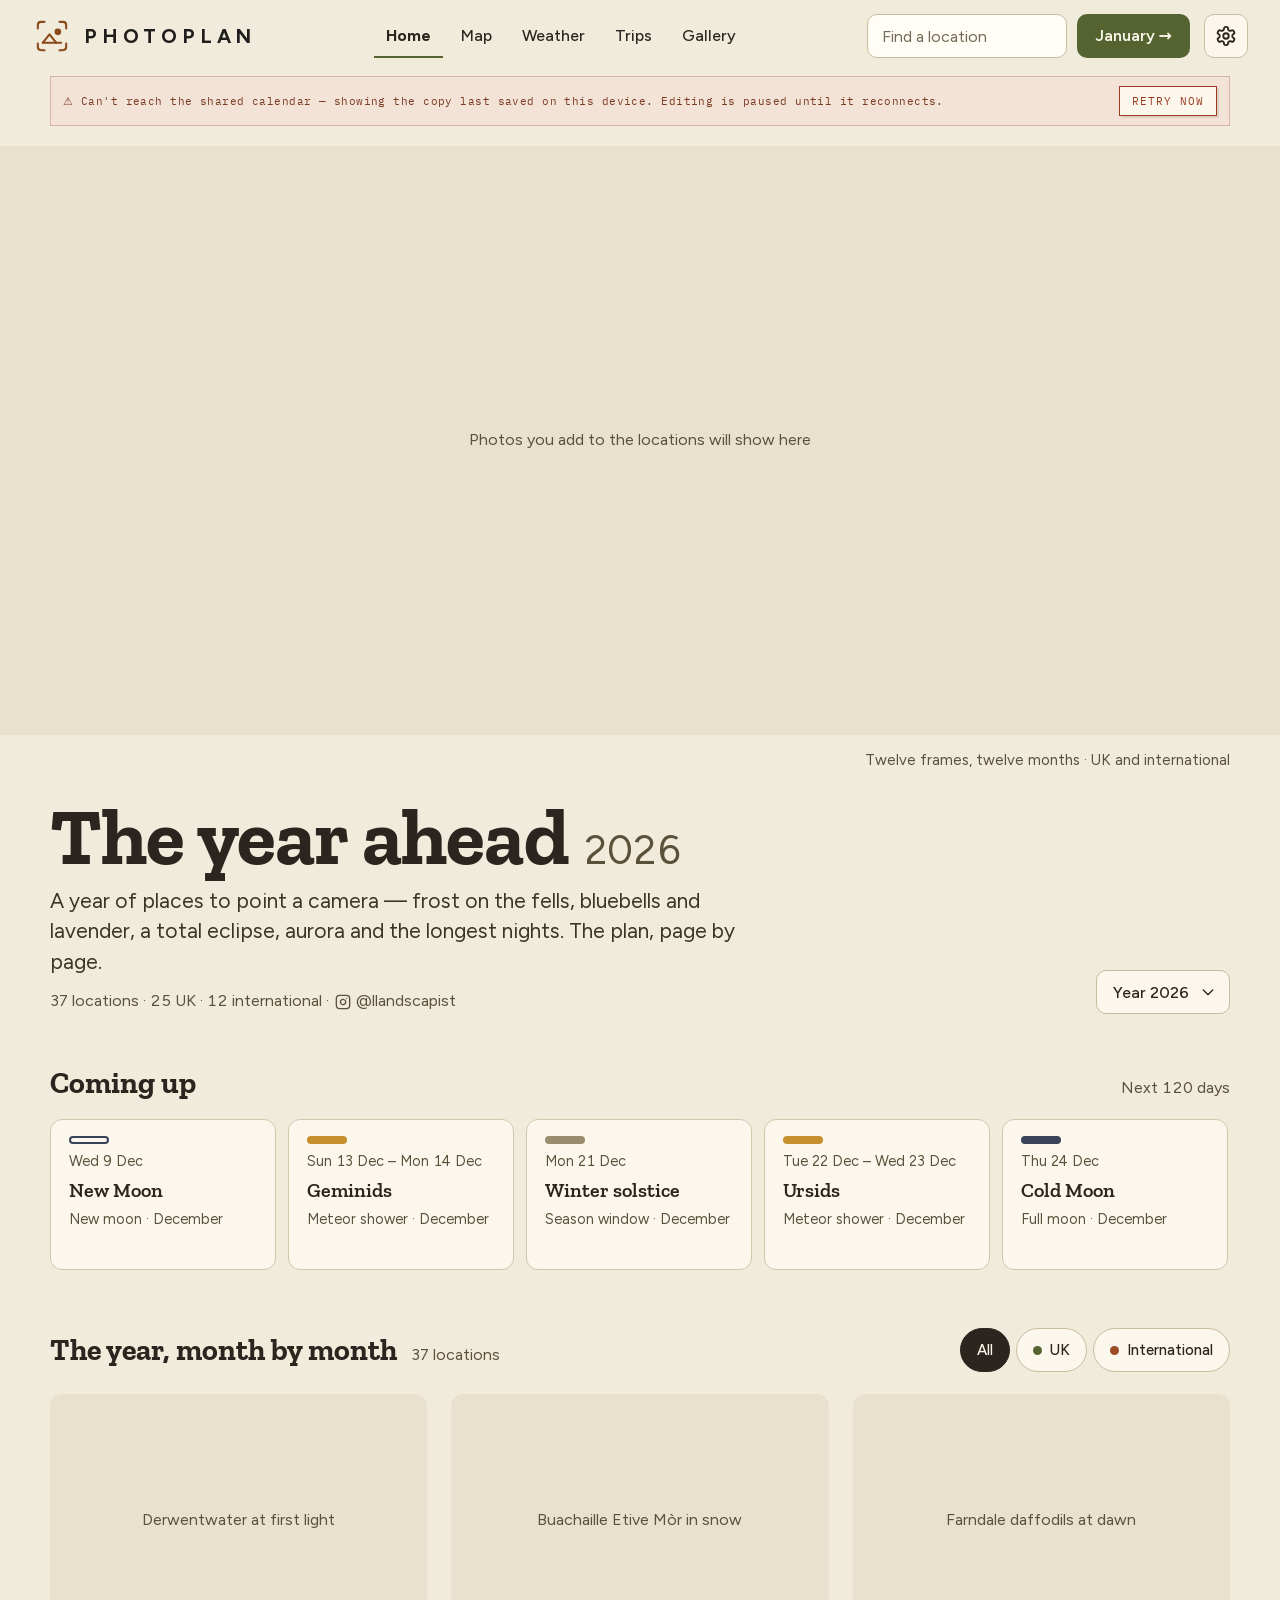
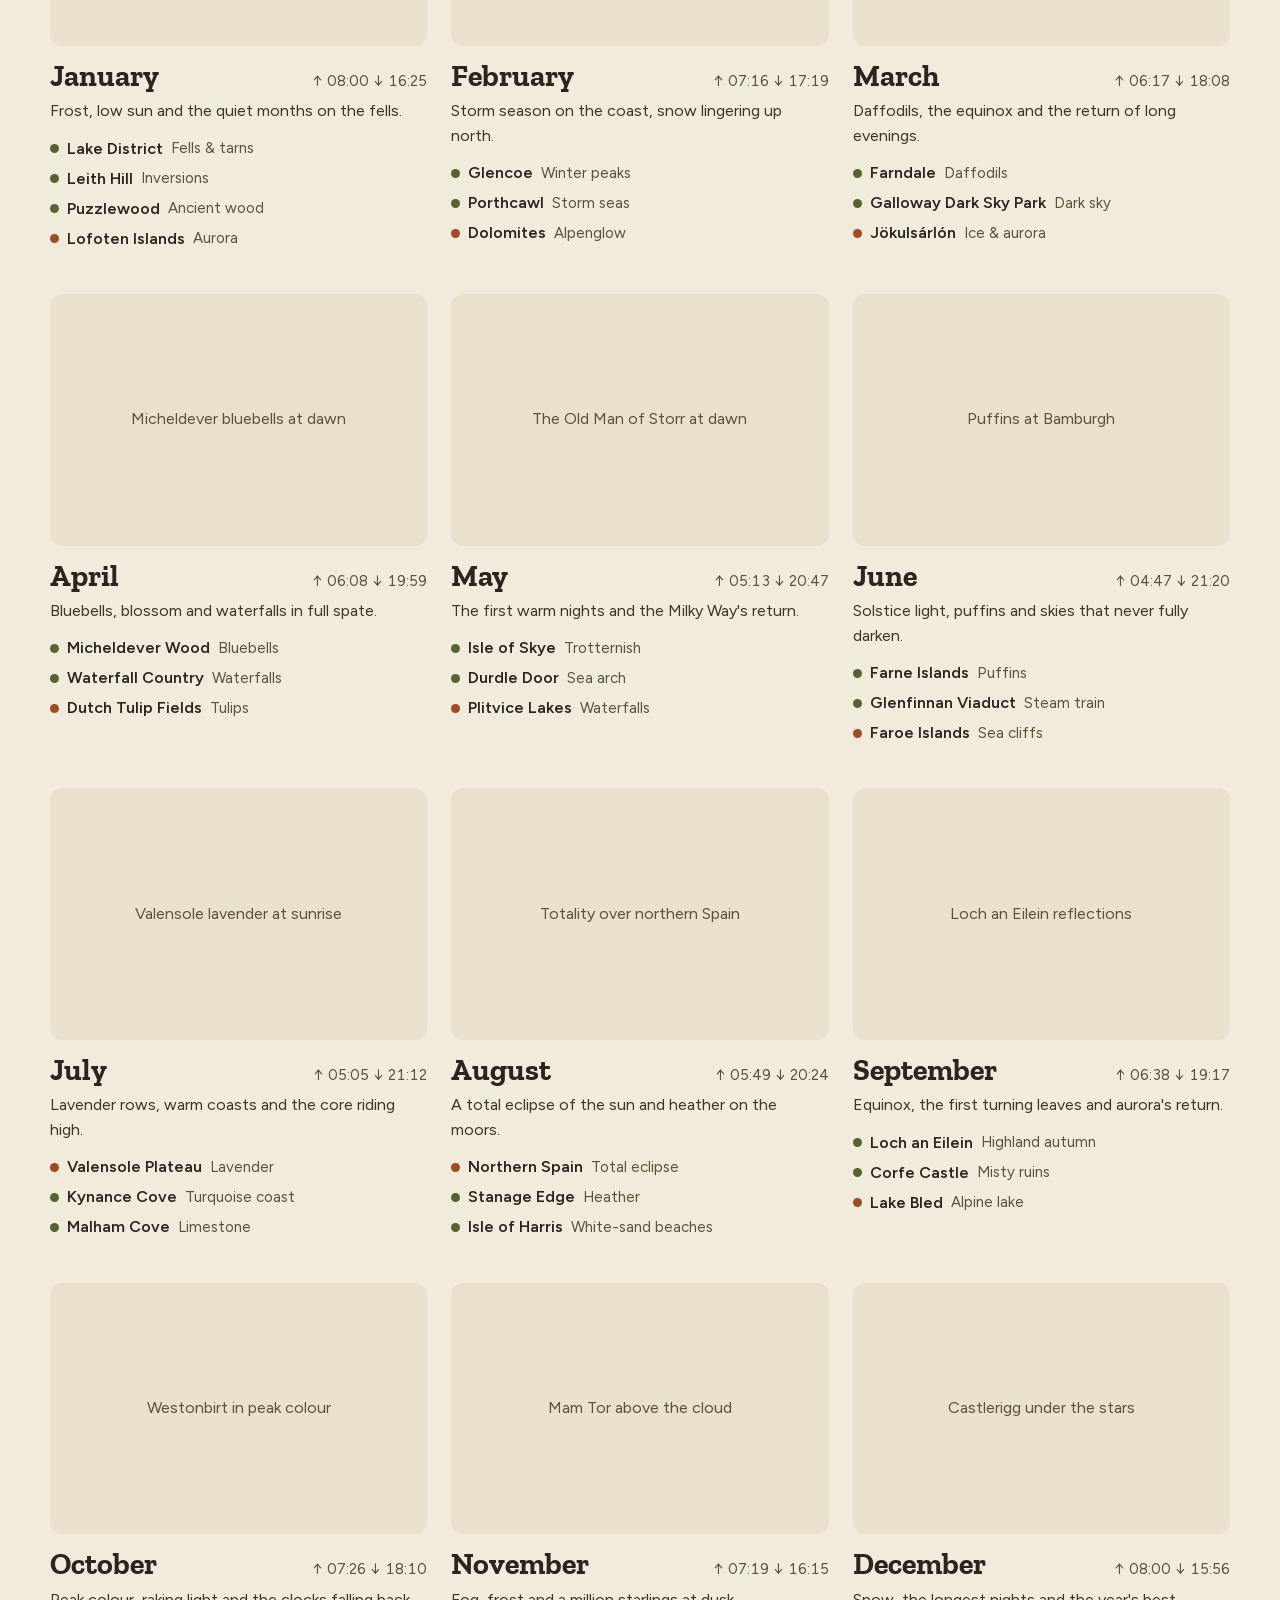
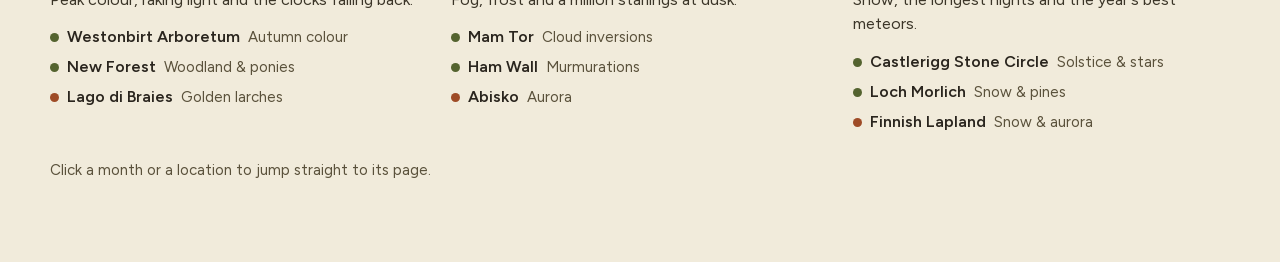
==== next/index.html @ 28fcaf89 "Option D preview: pop-ups and the photo viewer Every pop-up in /next/ is now a cream card with round" ====
<!DOCTYPE html>
<html lang="en">
<head>
  <meta charset="utf-8">
  <meta name="viewport" content="width=device-width, initial-scale=1">
  <!-- PREVIEW BUILD of the option D redesign (photoplan.studio/next/). Not linked from the live site;
       remove this noindex line when this file replaces /index.html. -->
  <meta name="robots" content="noindex">
  <title>Photoplan — Photo Location Calendar</title>
  <link rel="icon" type="image/svg+xml" href="/assets/photoplan-favicon.svg">
  <link rel="icon" type="image/png" sizes="32x32" href="/assets/favicon-32.png">
  <link rel="icon" href="/favicon.ico" sizes="48x48">
  <link rel="apple-touch-icon" href="/apple-touch-icon.png">
  <meta name="theme-color" content="#272e1b">
  <meta name="description" content="Photoplan — a photography planning calendar: the year's locations, light and astro events month by month, with a map of every spot.">
  <link rel="manifest" href="/manifest.webmanifest">
  <meta name="apple-mobile-web-app-title" content="Photoplan">
  <meta property="og:type" content="website">
  <meta property="og:site_name" content="Photoplan">
  <meta property="og:title" content="Photoplan — Photo Location Calendar">
  <meta property="og:description" content="A year of places to point a camera: locations, light and astro events month by month, with a map of every spot.">
  <meta property="og:url" content="https://photoplan.studio/">
  <meta property="og:image" content="https://photoplan.studio/assets/social-card.png">
  <meta property="og:image:width" content="1200">
  <meta property="og:image:height" content="630">
  <meta name="twitter:card" content="summary_large_image">
  <link rel="preconnect" href="https://fonts.googleapis.com">
  <link rel="preconnect" href="https://fonts.gstatic.com" crossorigin>
  <!-- Only the weights actually used: Zilla 600/700, Spectral 400, Plex Mono 400/500/600. -->
  <link href="https://fonts.googleapis.com/css2?family=Zilla+Slab:wght@600;700&family=Spectral:wght@400&family=IBM+Plex+Mono:wght@400;500;600&display=swap" rel="stylesheet">
  <!-- Night mode: apply the saved theme before the first paint (see the tokens in the stylesheet). -->
  <script>try{if(localStorage.getItem('calendar:theme')==='night')document.documentElement.setAttribute('data-theme','night')}catch(e){}</script>
  <!-- React 18.3.1 UMD builds, self-hosted (assets/vendor) so the site has no render-blocking third party. -->
  <script src="/assets/vendor/react.production.min.js"></script>
  <script src="/assets/vendor/react-dom.production.min.js"></script>
  <link rel="preload" href="/assets/fonts/Figtree-Variable.woff2" as="font" type="font/woff2" crossorigin>
  <link rel="preload" href="/assets/fonts/ZillaSlab-700.woff2" as="font" type="font/woff2" crossorigin>
  <style>
    /* tokens:start */
    /* Photoplan theme. Every colour in the app is one of these custom properties.
       The day values are the original design; [data-theme="night"] on <html>
       swaps them (the night switch; remembered per device in calendar:theme).
       The printable sheets always use the day values. This block is the source
       of truth: change a colour here (its day value and its night partner) and
       the whole site follows. `node design/build-reference.js` copies it to
       design/tokens.css and rebuilds the design reference. */
    :root, .print-sheet {
      /* Surfaces — page, cards, fields (day: cream paper; night: warm near-black) */
      --page: #F1EBDB; /* the page behind everything */
      --page-dot: #DCCFB3; /* dot pattern on the page */
      --paper: #FBF7EC; /* cards, buttons, dialogs — and text set on ink or green */
      --paper-bright: #FCFAF1; /* matted hero frame, map paper, round tile controls */
      --field: #FFFDF5; /* inputs and selects; glyphs on gold */
      --field-hover: #FFFFFF; /* tick button hover */
      --paper-shade: #F4EEDE; /* grid header strip, row hover */
      --paper-dim: #F1EBDB; /* dashed empty-state panels */
      --hover: #F1EAD6; /* list row hover, active search hit */
      --sunken: #EFE7D2; /* chips, tags, image slots, year boxes */
      --stripe: #E6DCC2; /* empty tile stripes */
      /* Lines — hairlines to firm borders */
      --line-faint: #EDE5D1; /* faint separators inside lists */
      --grid-line: #ECE3CD; /* calendar grid column lines */
      --line-soft: #E6DECA; /* row separators in cards */
      --rule-week: #E2D9C2; /* week rows in the grid */
      --rule-tile: #E0D6BE; /* tile photo/base divider */
      --line-chip: #DDD2B8; /* chip and tag borders */
      --line: #D2C7AC; /* the standard hairline and section rule */
      --line-strong: #C9BD9F; /* input and card borders */
      --lip: #C9BFA4; /* the 1px lip under cards */
      --line-dash: #C2B695; /* dashed outlines */
      --line-dark: #B3A988; /* firm secondary borders */
      --star-off: #C8BC9C; /* unstarred star glyph */
      /* Ink — text from strongest to faintest */
      --ink: #2A251E; /* headings, body, firm borders — and dark fills */
      --brand-ink: #201E1D; /* the PHOTOPLAN wordmark */
      --ink-body: #3B3528; /* running text in cards */
      --ink-2: #5A513B; /* secondary text, chip text */
      --ink-3: #6E6450; /* intro copy, quiet text */
      --ink-4: #7A6F58; /* tertiary */
      --muted: #8A7D63; /* small caps labels, meta */
      --label: #9C8F71; /* row labels */
      --faint: #A89A7C; /* counts, footnotes */
      --ghost: #B7AD90; /* placeholders, hints */
      /* Green — the primary accent (UK, actions, done) */
      --green: #54632F; /* primary buttons, links, UK, ticks */
      --green-deep: #46562E; /* text on green wash */
      --green-2: #5A6B2F; /* nature accent, mark-complete */
      --green-wash: #E4E8D0; /* green tint behind chips and flags */
      --green-line: #C9D4A8; /* link underlines */
      /* Terracotta & danger (International, warnings, delete) */
      --terra: #9E4B26; /* International, glyph accents */
      --terra-wash: #F1DECF; /* International tint */
      --danger: #9C3B22; /* delete, restore, errors */
      --danger-line: #D9B3A6; /* danger outlines */
      --alert-bg: #F3E3D6; /* the sync banner */
      --alert-ink: #7A3A22; /* the sync banner text */
      /* Gold & amber (stars, photo ops, meteors) */
      --gold: #C9971C; /* print star, photos-taken bars */
      --gold-deep: #8A6D1C; /* star outline */
      --amber: #C7902F; /* photo-op accent */
      --amber-ink: #8A5A1B; /* meteor text */
      --amber-wash: #F1E4C6; /* meteor tint */
      /* Slate (trips, moon) */
      --slate: #3F6A80; /* trip accent */
      --slate-ink: #2E4A5C; /* trip text */
      --slate-wash: #DCE3E8; /* trip tint */
      --slate-line: #B9C7D1; /* trip pill border */
      --slate-muted: #6E8494; /* trip pill dates */
      --moon-ink: #3A4259; /* full-moon text */
      --moon-wash: #E6E3D4; /* moon chips */
      --newmoon-ink: #3B3526; /* new-moon text */
      /* Event tints (eclipse, nature, season, holidays) */
      --eclipse-wash: #EFD9CB; /* eclipse chips */
      --nature-wash: #DEE3C5; /* nature bars */
      --season-wash: #E5E2D2; /* season bars */
      --season-accent: #9A8C6E; /* season and holiday accent */
      --holiday-wash: #EAE4D3; /* bank holidays, named days */
      /* Custom event palettes (wash, text, accent) */
      --plum-wash: #E6DCE4;
      --plum-ink: #5C3A56;
      --plum: #7C4E74;
      --teal-wash: #D8E4E0;
      --teal-ink: #2F5A52;
      --teal: #3E7A6E;
      --denim-wash: #DAE0EA;
      --denim-ink: #33465E;
      --denim: #46618A;
      --clay-wash: #EADFD0;
      --clay-ink: #6E4A2A;
      --clay: #8A5E36;
      --moss-wash: #E0E4CE;
      --moss-ink: #4A5526;
      --moss: #6B7A35;
      --stone-wash: #E0E0DE;
      --stone-ink: #44484E;
      --stone: #5C636B;
      /* Map page */
      --map-sea: #EAE0C8; /* sea and map backdrop */
      --map-sea-dot: #D6C8A5; /* loading dots */
      --map-land: #E1D5B7; /* countries, progress track */
      --map-land-line: #C5B78F; /* coastlines */
      --map-graticule: #D6CAAC; /* graticule */
      --map-frame: #D8CDB0; /* map frame */
      --map-chip-line: #D5CBB0; /* month chip border */
      --map-track-line: #CBBF9F; /* progress bar border */
      --map-hint: #B0A487; /* card hint */
      /* Shadows, scrims, focus rings, glass */
      --shadow-07: rgba(42,37,30,0.07);
      --shadow-08: rgba(42,37,30,0.08);
      --shadow-10: rgba(42,37,30,0.10);
      --shadow-12: rgba(42,37,30,0.12);
      --shadow-14: rgba(42,37,30,0.14);
      --shadow-16: rgba(42,37,30,0.16);
      --shadow-18: rgba(42,37,30,0.18);
      --shadow-20: rgba(42,37,30,0.20);
      --shadow-28: rgba(42,37,30,0.28);
      --scrim: rgba(42,37,30,0.34);
      --focus-ring: rgba(84,99,47,0.22);
      --focus-ring-strong: rgba(84,99,47,0.35);
      --focus-ring-photo: rgba(84,99,47,0.6);
      --drop-tint: rgba(84,99,47,0.08);
      --paper-a92: rgba(251,247,236,0.92);
      --paper-a86: rgba(251,247,236,0.86);
      /* On photographs and in the lightbox — the same day and night */
      --photo-veil-55: rgba(42,37,30,0.55);
      --photo-veil-60: rgba(42,37,30,0.6);
      --photo-veil-78: rgba(42,37,30,0.78);
      --photo-veil-80: rgba(42,37,30,0.8);
      --photo-veil-80b: rgba(42,37,30,0.80);
      --photo-glass-14: rgba(251,247,236,0.14);
      --photo-glass-50: rgba(251,247,236,0.5);
      --lb-scrim: rgba(20,18,14,0.88);
      --lb-glass-12: rgba(251,247,236,0.12);
      --lb-glass-22: rgba(251,247,236,0.22);
      --lb-glass-40: rgba(251,247,236,0.4);
      --lb-ground: #16140F; /* the photo viewer's ground (fixed) */
      --lb-ink-2: #D6CFBD; /* quiet text in the viewer (fixed) */
      --lb-field: rgba(251,247,236,0.08); /* the viewer's field (fixed) */
      --lb-veil: rgba(22,20,15,0.7); /* the credit pill over a photo (fixed) */
      --lb-link: #BCCB91; /* a link in the viewer (fixed) */
      --on-photo: #FBF7EC; /* text and glyphs set on a photograph or the lightbox */
      --on-photo-active: #54632F; /* the focus-point button while active */
      --on-photo-ink: #2A251E; /* glyphs on the round light buttons that sit on a photograph */
      /* Option D — tiles, slots, dashes and the pop-up shadow */
      --tile: #F1EBDB; /* tiles inside a card: sunrise, tides, figures; plain chips */
      --slot: #E9E1CD; /* an empty photo slot */
      --dash: #8A7D63; /* dashed outlines (empty slots, add buttons) and a switch that is off */
      --green-wash-ink: #3E4C22; /* text on the green wash: Done, Promising */
      --pop-shadow: rgba(42,37,30,0.14); /* the soft shadow under pop-ups and menus — the only shadow */
      --map-ground: #E6DDC6; /* the mini map's frame before the map draws */
      color-scheme: light;
    }
    :root[data-theme="night"] {
      /* Surfaces */
      --page: #14120F;
      --page-dot: #1D1A15;
      --paper: #201D18;
      --paper-bright: #25221C;
      --field: #181612;
      --field-hover: #2E2A22;
      --paper-shade: #27231C;
      --paper-dim: #1B1915;
      --hover: #2C2820;
      --sunken: #2E2A22;
      --stripe: #272319;
      /* Lines */
      --line-faint: #2A261F;
      --grid-line: #2A261F;
      --line-soft: #322D25;
      --rule-week: #302B23;
      --rule-tile: #332E25;
      --line-chip: #3B362C;
      --line: #3F392E;
      --line-strong: #4B4538;
      --lip: #0D0C0A;
      --line-dash: #504939;
      --line-dark: #5F5747;
      --star-off: #5A5343;
      /* Ink */
      --ink: #EFE8D8;
      --brand-ink: #F3EDE0;
      --ink-body: #DDD5C3;
      --ink-2: #C4BBA6;
      --ink-3: #B0A68F;
      --ink-4: #A2987F;
      --muted: #968C74;
      --label: #8A8069;
      --faint: #7B725D;
      --ghost: #645C4B;
      /* Green */
      --green: #A8BD74;
      --green-deep: #BCCB91;
      --green-2: #A0B56B;
      --green-wash: #2A3120;
      --green-line: #4C5A34;
      /* Terracotta & danger */
      --terra: #E08A5F;
      --terra-wash: #3A261C;
      --danger: #E5795C;
      --danger-line: #6E3A2C;
      --alert-bg: #33211A;
      --alert-ink: #EBA58E;
      /* Gold & amber */
      --gold: #C9971C;
      --gold-deep: #8A6D1C;
      --amber: #D9A441;
      --amber-ink: #E3B565;
      --amber-wash: #3A2E18;
      /* Slate */
      --slate: #7FB0C9;
      --slate-ink: #A9CBDD;
      --slate-wash: #1F2B33;
      --slate-line: #3A4D5A;
      --slate-muted: #7E97A8;
      --moon-ink: #AEB8D4;
      --moon-wash: #2B2A24;
      --newmoon-ink: #DDD5C3;
      /* Event tints */
      --eclipse-wash: #3A2618;
      --nature-wash: #2B3222;
      --season-wash: #2C2A22;
      --season-accent: #A39676;
      --holiday-wash: #2D2A21;
      /* Custom event palettes */
      --plum-wash: #31272F;
      --plum-ink: #C6A5BF;
      --plum: #BB93B3;
      --teal-wash: #222D2A;
      --teal-ink: #90B4AC;
      --teal: #76A59A;
      --denim-wash: #262B34;
      --denim-ink: #A3B4CB;
      --denim: #8BA3C7;
      --clay-wash: #33291A;
      --clay-ink: #C3A287;
      --clay: #BA9474;
      --moss-wash: #2A2D17;
      --moss-ink: #A7B28A;
      --moss: #919E68;
      --stone-wash: #2B2B29;
      --stone-ink: #ADB1B7;
      --stone: #9BA1A8;
      /* Map page */
      --map-sea: #161513;
      --map-sea-dot: #22201B;
      --map-land: #2B2720;
      --map-land-line: #4A4436;
      --map-graticule: #2A2721;
      --map-frame: #3A352B;
      --map-chip-line: #3F392E;
      --map-track-line: #4B4538;
      --map-hint: #6C6452;
      /* Shadows, scrims, focus rings, glass */
      --shadow-07: rgba(0,0,0,0.30);
      --shadow-08: rgba(0,0,0,0.32);
      --shadow-10: rgba(0,0,0,0.36);
      --shadow-12: rgba(0,0,0,0.40);
      --shadow-14: rgba(0,0,0,0.44);
      --shadow-16: rgba(0,0,0,0.48);
      --shadow-18: rgba(0,0,0,0.52);
      --shadow-20: rgba(0,0,0,0.55);
      --shadow-28: rgba(0,0,0,0.60);
      --scrim: rgba(0,0,0,0.62);
      --focus-ring: rgba(168,189,116,0.30);
      --focus-ring-strong: rgba(168,189,116,0.42);
      --focus-ring-photo: rgba(84,99,47,0.6);
      --drop-tint: rgba(168,189,116,0.10);
      --paper-a92: rgba(32,29,24,0.92);
      --paper-a86: rgba(32,29,24,0.86);
      --tile: #2B2720;
      --slot: #1B1915;
      --dash: #968C74;
      --green-wash-ink: #BCCB91;
      --pop-shadow: rgba(0,0,0,0.50);
      --map-ground: #232019;
      color-scheme: dark;
    }
    :root[data-theme="night"] .print-sheet { color-scheme: light; }
    /* tokens:end */
    /* Night mode extras: the mini map's tiles are dimmed and its controls
       follow the theme; the logo mark swaps to its on-dark version (LogoMark). */
    :root[data-theme="night"] .leaflet-tile-pane { filter: invert(1) hue-rotate(180deg) brightness(.85) contrast(.88) saturate(.55); }
    :root[data-theme="night"] .leaflet-container { background: var(--sunken); }
    :root[data-theme="night"] .leaflet-bar a { background: var(--paper); color: var(--ink); border-bottom-color: var(--line); }
    :root[data-theme="night"] .leaflet-bar a:hover { background: var(--hover); }
    :root[data-theme="night"] .leaflet-control-attribution { background: var(--paper-a86); color: var(--muted); }
    :root[data-theme="night"] .leaflet-control-attribution a { color: var(--green); }
    :root[data-theme="night"] .leaflet-tooltip { background: var(--paper); color: var(--ink); border-color: var(--line-strong); }
    .logo-night { display: none !important; }
    :root[data-theme="night"] .logo-day { display: none !important; }
    :root[data-theme="night"] .logo-night { display: block !important; }
    :root[data-theme="night"] .print-sheet .logo-day { display: block !important; }
    :root[data-theme="night"] .print-sheet .logo-night { display: none !important; }
    /* Brand fonts from the logo pack, self-hosted. Figtree is the wordmark
       face (per the lockup SVGs); Caprasimo is included for future use. */
    @font-face { font-family: 'Figtree'; src: url('/assets/fonts/Figtree-Variable.woff2') format('woff2'); font-weight: 300 900; font-display: swap; }
    @font-face { font-family: 'Zilla Slab'; src: url('/assets/fonts/ZillaSlab-600.woff2') format('woff2'); font-weight: 600; font-display: swap; }
    @font-face { font-family: 'Zilla Slab'; src: url('/assets/fonts/ZillaSlab-700.woff2') format('woff2'); font-weight: 700; font-display: swap; }
    @font-face { font-family: 'Caprasimo'; src: url('/assets/fonts/Caprasimo-Regular.woff2') format('woff2'); font-weight: 400; font-display: swap; }
    *, *::before, *::after { box-sizing: border-box; }
    /* ── Option D ── Figtree for everything, Zilla Slab for titles; 17px body; numbers line up. */
    .d-root { font-family: 'Figtree', system-ui, sans-serif; font-size: 17px; line-height: 1.55; color: var(--ink); font-variant-numeric: tabular-nums; -webkit-text-size-adjust: 100%; }
    .d-root button, .d-root input, .d-root select, .d-root textarea { font-family: inherit; font-variant-numeric: inherit; }
    .d-root a { color: var(--green); }
    .d-root a:hover { color: var(--green-deep); }
    .d-nav a { color: var(--ink) !important; }
    .d-nav a:hover { color: var(--green) !important; }
    .d-btn:hover, .d-iconbtn:hover { border-color: var(--ink) !important; }
    .d-primary:hover { background: var(--green-deep) !important; }
    :root[data-theme="night"] .d-primary:hover { background: var(--green-2) !important; }
    .d-danger:hover { background: var(--danger) !important; border-color: var(--danger) !important; color: var(--paper) !important; }
    .d-reddanger:hover { filter: brightness(0.92); }
    .lb-btn:hover { border-color: var(--on-photo) !important; }
    .lb-field::placeholder { color: var(--lb-ink-2); opacity: .8; }
    .lb-field:focus { outline: none; border-color: var(--on-photo) !important; }
    .d-round:hover { filter: brightness(0.94); }
    .d-menurow:hover > span:first-child { color: var(--green); }
    .d-field::placeholder { color: var(--ink-2); opacity: .85; }
    .d-field:focus { outline: none; border-color: var(--green) !important; box-shadow: 0 0 0 2px var(--focus-ring) !important; }
    .d-hit:hover, .d-hit[aria-selected="true"] { background: var(--tile); }
    .d-scroll-x { overflow-x: auto; scrollbar-width: none; -webkit-overflow-scrolling: touch; }
    .d-scroll-x::-webkit-scrollbar { display: none; }
    /* text the owner can click to edit: a soft wash on hover, a field look while typing */
    .d-edit { border-radius: 6px; outline: none; cursor: text; min-width: 1.5em; }
    .d-edit:hover { background: var(--tile); box-shadow: 0 0 0 4px var(--tile); }
    .d-edit:focus { background: var(--field); box-shadow: 0 0 0 4px var(--field), 0 0 0 6px var(--focus-ring); }
    .d-edit:empty::before { content: attr(data-ph); color: var(--ink-2); }
    .d-ev[role="button"]:hover .d-ev-name { text-decoration: underline; text-underline-offset: 3px; }
    .d-linkbtn:hover { color: var(--green-deep) !important; text-decoration: underline; text-underline-offset: 3px; }
    .d-x:hover { background: var(--tile) !important; color: var(--danger) !important; }
    .d-card:hover .d-card-name { color: var(--green); }
    .d-yearsel:hover, .d-yearsel:focus { text-decoration: underline dotted; text-underline-offset: 6px; }
    .d-chipbtn:hover, .d-upcard:hover { border-color: var(--ink) !important; }
    .d-namelink:hover, .d-quietlink:hover { color: var(--green) !important; }
    .d-slot.drag-over { background: var(--green-wash) !important; border-color: var(--green) !important; }
    .d-root textarea.d-field { height: auto; padding: 10px 14px; line-height: 1.5; resize: vertical; width: 100%; }
    .d-root .leaflet-container { font-family: inherit; }
    .d-root .leaflet-touch .leaflet-bar a, .d-root .leaflet-bar a { width: 44px; height: 44px; line-height: 44px; font-size: 22px; }
    /* Pages not yet rebuilt in the new look keep their own type inside the new shell. */
    .old-page { font-family: 'Spectral', Georgia, serif; font-size: 16px; line-height: normal; font-variant-numeric: normal; }
    html, body { margin: 0; padding: 0; }
    body { background: var(--page); }
    ::selection { background: var(--green); color: var(--paper); }
    [contenteditable] { outline: none; }
    [contenteditable]:focus { box-shadow: 0 0 0 2px var(--focus-ring-strong); background: var(--field); border-radius: 3px; }
    /* Keyboard focus ring for everything clickable (role=button divs included). */
    button:focus-visible, a:focus-visible, select:focus-visible, [role=button]:focus-visible { outline: 2px solid var(--green); outline-offset: 2px; }
    .map-link:hover { color: var(--ink) !important; border-color: var(--ink) !important; }
    .btn-hover:hover { transform: translate(-1px,-1px); box-shadow: 4px 4px 0 var(--shadow-16) !important; }
    .btn-hover:active { transform: translate(2px,2px); box-shadow: 1px 1px 0 var(--shadow-12) !important; }
    .tile:hover { transform: translateY(-3px); box-shadow: 0 6px 16px var(--shadow-12) !important; }
    .ev-chip:hover { box-shadow: 0 2px 6px var(--shadow-28); filter: brightness(1.03); }
    .loc-row:hover { background: var(--paper-shade) !important; }
    .month-link:hover { opacity: 0.65; }
    .year-link:hover { color: var(--green) !important; }
    .year-pick:hover select, .year-pick select:focus-visible { color: var(--green) !important; border-bottom-color: var(--green) !important; }
    .del-btn:hover { background: var(--danger) !important; color: var(--paper) !important; border-color: var(--danger) !important; }
    .add-ev-btn:hover { transform: translate(-1px,-1px); box-shadow: 3px 3px 0 var(--shadow-16) !important; }
    .add-ev-btn:active { transform: translate(1px,1px); box-shadow: 1px 1px 0 var(--shadow-12) !important; }
    .save-btn:hover { transform: translate(-1px,-1px); box-shadow: 4px 4px 0 var(--shadow-18) !important; }
    .save-btn:active { transform: translate(2px,2px); box-shadow: 1px 1px 0 var(--shadow-12) !important; }
    .close-btn:hover { background: var(--sunken) !important; color: var(--ink) !important; }
    .tick-btn:hover { border-color: var(--green) !important; background: var(--field-hover) !important; }
    .region-uk:hover { background: var(--green) !important; color: var(--paper) !important; }
    .region-int:hover { background: var(--terra) !important; color: var(--paper) !important; }
    .done-toggle:hover { background: var(--green-wash) !important; border-color: var(--green) !important; }
    .image-slot { position: relative; display: flex; align-items: center; justify-content: center; background: var(--sunken); overflow: hidden; cursor: default; }
    .image-slot.drag-over { background: var(--green-wash); outline: 2px dashed var(--green); }
    .image-slot img { position: absolute; inset: 0; width: 100%; height: 100%; object-fit: cover; }
    .image-slot .placeholder-text { font-family: 'IBM Plex Mono', monospace; font-size: 11px; color: var(--faint); letter-spacing: .06em; text-align: center; padding: 12px; pointer-events: none; z-index: 1; }
    .image-slot .drop-hint { display: none; }
    .image-slot:hover .drop-hint { display: block; }
    input[type=number]::-webkit-inner-spin-button { -webkit-appearance: auto; }
    input:focus { border-color: var(--green) !important; box-shadow: 0 0 0 2px var(--focus-ring) !important; }
    .kind-btn:hover { filter: brightness(0.97); }
    .loc-pick:hover { border-color: var(--green) !important; }
    .hero-caption { position: absolute; left: 0; bottom: 0; z-index: 5; max-width: 88%; background: #000; color: #fff; font-family: 'IBM Plex Mono', monospace; font-size: 13px; line-height: 1.4; padding: 6px 11px; letter-spacing: .02em; }
    .hero-caption:empty::before { content: attr(data-ph); color: #B7B0A2; }
    .hero-caption:focus { outline: none; background: #000 !important; color: #fff !important; border-radius: 0 !important; box-shadow: 0 0 0 2px var(--focus-ring-photo); }
    .slide-fade { animation: heroFade .9s ease; }
    @keyframes heroFade { from { opacity: 0; } to { opacity: 1; } }
    .year-input:empty::before { content: 'YY'; color: var(--ghost); }
    .coord-input:empty::before { content: 'paste latitude, longitude'; color: var(--ghost); }
    .kit-view:hover span { border-color: var(--green); }
    .tag-input:empty::before { content: 'Label'; color: var(--ghost); }
    .ig-link:hover { color: var(--terra) !important; }
    input[type=search]::-webkit-search-decoration, input[type=search]::-webkit-search-cancel-button { -webkit-appearance: none; }
    .quiet-link:hover { color: var(--green) !important; }
    .backup-row:hover { background: var(--paper-shade) !important; }
    .check-x { opacity: 0; transition: opacity .15s; }
    .check-row:hover .check-x, .check-x:focus-visible { opacity: 1; }
    @media (hover: none) { .check-x { opacity: .7; } }
    .trip-card:hover { border-color: var(--line-dark) !important; }
    input[type=date].pp-date { appearance: none; -webkit-appearance: none; }
    .area-input:empty::before { content: 'Area'; color: var(--ghost); }
    .country-input:empty::before { content: 'Country'; color: var(--ghost); }
    .lb-btn:hover { background: var(--lb-glass-22) !important; }
    .gal-tab:hover { color: var(--ink) !important; }
    .pause-btn:hover { background: var(--photo-veil-78) !important; }
    .pause-btn:active { transform: scale(0.94); }
    /* The owner's optional handle in the corner of the large photos (data[0].photoCredit). */
    .photo-credit { position: absolute; z-index: 5; font-family: 'IBM Plex Mono', monospace; font-size: 11px; letter-spacing: .06em; line-height: 1; color: var(--on-photo); opacity: .9; text-shadow: 0 1px 2px rgba(0,0,0,0.7), 0 0 6px rgba(0,0,0,0.35); pointer-events: none; user-select: none; white-space: nowrap; }
    .map-chip:hover { transform: translate(-1px,-1px); box-shadow: 3px 3px 0 var(--shadow-14) !important; }
    .map-monthchip:hover { border-color: var(--ink) !important; }
    .map-iconbtn:hover { transform: translate(-1px,-1px); box-shadow: 3px 3px 0 var(--shadow-18) !important; }
    .map-iconbtn:active { transform: translate(1px,1px); box-shadow: 1px 1px 0 var(--shadow-12) !important; }
    .map-shootrow:hover { background: var(--hover) !important; }
    .map-close:hover { color: var(--ink) !important; background: var(--sunken) !important; border-color: var(--line) !important; }
    .map-visitbtn:hover { transform: translate(-1px,-1px); box-shadow: 3px 3px 0 var(--shadow-16) !important; }
    @keyframes mapPulse { 0%,100% { opacity: .45; } 50% { opacity: .9; } }
    /* ── Print view ── A4-landscape sheets (281×193mm inside 8mm margins). On
       screen they preview as bordered pages kept in proportion by aspect-ratio;
       when printing, the app chrome hides, each sheet is forced to exactly one
       page, and colours print as shown. A sheet is a flex column so a grid page
       can fill its height. */
    .print-sheet { position: relative; display: flex; flex-direction: column; width: 281mm; max-width: 100%; aspect-ratio: 281 / 193; margin: 0 auto 8px; background: #fff; border: 1px solid var(--line); box-shadow: 0 2px 12px var(--shadow-10); overflow: hidden; break-after: page; page-break-after: always; break-inside: avoid; }
    .print-sheet.pad { padding: 7mm 7mm 6mm; }
    .print-sheet:last-child { break-after: auto; page-break-after: auto; }
    .print-label { width: 281mm; max-width: 100%; margin: 18px auto 6px; font-family: 'IBM Plex Mono', monospace; font-size: 10px; letter-spacing: .16em; text-transform: uppercase; color: var(--faint); }
    @page { size: A4 landscape; margin: 8mm; }
    @media print {
      body { background: #fff; }
      .no-print { display: none !important; }
      .app-shell { background: #fff !important; background-image: none !important; padding: 0 !important; }
      .print-sheet { width: 281mm !important; height: 193mm !important; max-width: none !important; aspect-ratio: auto !important; border: none !important; box-shadow: none !important; margin: 0 !important; }
      .print-sheet, .print-sheet * { -webkit-print-color-adjust: exact; print-color-adjust: exact; }
    }
</style>
</head>
<body>
<div id="root"></div>
<script>
const { useState, useEffect, useCallback, useRef, useMemo } = React;
const e = React.createElement;

// ─── Option D look: shared pieces ────────────────────────────────────────────
// sx('display: flex; gap: 8px') → a style object (cached, treat as read-only;
// spread it to add to it). The new look's markup was drawn on the design
// canvas with inline CSS, so its styles are kept as CSS text with the colours
// as tokens — easy to compare with the boards.
const SX_CACHE = {};
function sx(css) {
  let o = SX_CACHE[css];
  if (!o) {
    o = {};
    css.split(';').forEach(d => { const i = d.indexOf(':'); if (i < 0) return; const k = d.slice(0, i).trim(), v = d.slice(i + 1).trim(); if (k) o[k.startsWith('--') ? k : k.replace(/-([a-z])/g, (m, c) => c.toUpperCase())] = v; });
    SX_CACHE[css] = o;
  }
  return o;
}
const SLAB = "'Zilla Slab', serif";
// Line icons (24px grid, 2px round strokes, the text colour).
const D_ICONS = {
  cog: [['path', { d: 'M12.22 2h-.44a2 2 0 0 0-2 2v.18a2 2 0 0 1-1 1.73l-.43.25a2 2 0 0 1-2 0l-.15-.08a2 2 0 0 0-2.73.73l-.22.38a2 2 0 0 0 .73 2.73l.15.1a2 2 0 0 1 1 1.72v.51a2 2 0 0 1-1 1.74l-.15.09a2 2 0 0 0-.73 2.73l.22.38a2 2 0 0 0 2.73.73l.15-.08a2 2 0 0 1 2 0l.43.25a2 2 0 0 1 1 1.73V20a2 2 0 0 0 2 2h.44a2 2 0 0 0 2-2v-.18a2 2 0 0 1 1-1.73l.43-.25a2 2 0 0 1 2 0l.15.08a2 2 0 0 0 2.73-.73l.22-.39a2 2 0 0 0-.73-2.73l-.15-.08a2 2 0 0 1-1-1.74v-.5a2 2 0 0 1 1-1.74l.15-.09a2 2 0 0 0 .73-2.73l-.22-.38a2 2 0 0 0-2.73-.73l-.15.08a2 2 0 0 1-2 0l-.43-.25a2 2 0 0 1-1-1.73V4a2 2 0 0 0-2-2z' }], ['circle', { cx: 12, cy: 12, r: 3 }]],
  search: [['circle', { cx: 11, cy: 11, r: 7 }], ['path', { d: 'M21 21l-4.3-4.3' }]],
  target: [['circle', { cx: 12, cy: 12, r: 7 }], ['path', { d: 'M12 2v5M12 17v5M2 12h5M17 12h5' }]],
  close: [['path', { d: 'M6 6l12 12M18 6L6 18' }]],
  chevL: [['path', { d: 'M15 5l-7 7 7 7' }]],
  chevR: [['path', { d: 'M9 5l7 7-7 7' }]],
  chevD: [['path', { d: 'M5 9l7 7 7-7' }]],
  chevU: [['path', { d: 'M5 15l7-7 7 7' }]],
  plus: [['path', { d: 'M12 5v14M5 12h14' }]],
  minus: [['path', { d: 'M5 12h14' }]],
  fit: [['path', { d: 'M4 9V4h5M20 9V4h-5M4 15v5h5M20 15v5h-5' }]],
  check: [['path', { d: 'M5 12.5l4.5 4.5L19 7.5' }]],
  up: [['path', { d: 'M12 20V5M5.5 11.5L12 5l6.5 6.5' }]],
  pause: [['path', { d: 'M9 5.5v13M15 5.5v13' }]],
  play: [['path', { d: 'M8 5.5l11 6.5-11 6.5z' }]],
  star: [['path', { d: 'M12 3.6l2.6 5.3 5.8.8-4.2 4.1 1 5.8-5.2-2.7-5.2 2.7 1-5.8-4.2-4.1 5.8-.8z' }]],
};
function DIcon({ name, size = 22, style }) {
  return e('svg', { 'aria-hidden': 'true', width: size, height: size, viewBox: '0 0 24 24', style: { fill: 'none', stroke: 'currentColor', strokeWidth: 2, strokeLinecap: 'round', strokeLinejoin: 'round', flex: 'none', display: 'block', ...(style || {}) } },
    (D_ICONS[name] || []).map(([tag, props], i) => e(tag, { key: i, ...props })));
}
// The controls, as drawn: 44px high, 10px corners, no shadows.
const D = {
  btn: sx('display: inline-flex; align-items: center; justify-content: center; gap: 8px; height: 44px; padding: 0 16px; background: var(--paper); border: 1px solid var(--line-strong); border-radius: 10px; color: var(--ink); font-family: inherit; font-weight: 500; font-size: 16px; line-height: 1.2; cursor: pointer; white-space: nowrap; text-decoration: none'),
  primary: sx('display: inline-flex; align-items: center; justify-content: center; gap: 8px; height: 44px; padding: 0 18px; box-sizing: border-box; background: var(--green); border: 0; border-radius: 10px; color: var(--paper); font-family: inherit; font-weight: 600; font-size: 16px; line-height: 1.2; cursor: pointer; white-space: nowrap; text-decoration: none'),
  danger: sx('display: inline-flex; align-items: center; justify-content: center; gap: 8px; height: 44px; padding: 0 16px; background: var(--paper); border: 1px solid var(--danger-line); border-radius: 10px; color: var(--danger); font-family: inherit; font-weight: 500; font-size: 16px; line-height: 1.2; cursor: pointer; white-space: nowrap'),
  iconBtn: sx('display: inline-flex; align-items: center; justify-content: center; flex: none; width: 44px; height: 44px; padding: 0; background: var(--paper); border: 1px solid var(--line-strong); border-radius: 10px; color: var(--ink); font-family: inherit; font-size: 20px; line-height: 1; cursor: pointer'),
  round: sx('display: inline-flex; align-items: center; justify-content: center; flex: none; width: 44px; height: 44px; padding: 0; border-radius: 50%; border: 0; background: var(--on-photo); color: var(--on-photo-ink); font-family: inherit; font-size: 18px; line-height: 1; cursor: pointer'),
  field: sx('height: 44px; box-sizing: border-box; padding: 0 14px; background: var(--field); border: 1px solid var(--line-strong); border-radius: 10px; color: var(--ink); font-family: inherit; font-size: 16px; min-width: 0'),
  pill: sx('display: inline-flex; align-items: center; gap: 8px; height: 44px; padding: 0 16px; background: var(--paper); border: 1px solid var(--line-strong); border-radius: 999px; color: var(--ink); font-family: inherit; font-weight: 500; font-size: 15px; line-height: 1.2; cursor: pointer; white-space: nowrap'),
  pillOn: sx('display: inline-flex; align-items: center; gap: 8px; height: 44px; padding: 0 16px; background: var(--ink); border: 1px solid var(--ink); border-radius: 999px; color: var(--paper); font-family: inherit; font-weight: 500; font-size: 15px; line-height: 1.2; cursor: pointer; white-space: nowrap'),
  label: sx('margin: 0; font-weight: 600; font-size: 15px; color: var(--ink-2)'),
};
// A real <input> that saves on blur or Enter (Escape puts the old text back).
// View-only: the value as plain text, or nothing when empty.
function DInput({ value, onCommit, placeholder, ariaLabel, style, inputMode, title }) {
  const canEdit = React.useContext(EditCtx);
  const [text, setText] = useState(value || '');
  const focused = useRef(false), valRef = useRef(value);
  valRef.current = value;
  useEffect(() => { if (!focused.current) setText(value || ''); }, [value]);
  if (!canEdit) return value ? e('span', { style: { fontSize: 16 } }, value) : null;
  return e('input', { type: 'text', className: 'd-field', value: text, inputMode, placeholder, title, 'aria-label': ariaLabel,
    onFocus: () => { focused.current = true; },
    onChange: (ev) => setText(ev.target.value),
    // after saving, show what was actually kept (a rejected entry snaps back)
    onBlur: () => { focused.current = false; const t = text.trim(); if (t !== (value || '')) onCommit(t); setTimeout(() => setText(valRef.current || ''), 80); },
    onKeyDown: (ev) => { if (ev.key === 'Enter') ev.target.blur(); else if (ev.key === 'Escape') { const el = ev.target; setText(value || ''); setTimeout(() => el.blur(), 0); } },
    style: { ...D.field, ...(style || {}) } });
}
// The drawn width of a line of text (canvas), for laying out the month strip.
const TEXT_W = { ctx: null, cache: {} };
function textWidth(text, font) {
  const k = font + '|' + text;
  if (TEXT_W.cache[k] != null) return TEXT_W.cache[k];
  let w = text.length * 7.6, sure = false;
  try {
    if (!TEXT_W.ctx) TEXT_W.ctx = document.createElement('canvas').getContext('2d');
    TEXT_W.ctx.font = font; w = TEXT_W.ctx.measureText(text).width;
    sure = !document.fonts || !document.fonts.check || document.fonts.check(font); // not yet: this was the fallback face
  } catch (_) {}
  if (sure) TEXT_W.cache[k] = w;
  return w;
}

// The Photoplan logo mark (viewfinder + mountain + sun). The brown-on-light
// version suits the site's cream background; the favicon/app icon variants are
// linked from the <head>.
const LOGO_SRC = '/assets/photoplan-mark.svg';
// …and the lighter mark for night mode. LogoMark renders both; the stylesheet
// shows the one that suits the theme (so no component needs to know the theme).
const LOGO_NIGHT_SRC = '/assets/photoplan-mark-on-dark.svg';
function LogoMark({ style }) {
  return [e('img', { key:'day', className:'logo-day', src:LOGO_SRC, alt:'', style }), e('img', { key:'night', className:'logo-night', src:LOGO_NIGHT_SRC, alt:'', style })];
}
const IG_HANDLE = 'llandscapist'; // the owner's Instagram (home page + printed grid pages)
// Longest edge of the print-size photo copy (<base>-print): 3200px is ~290 dpi
// across an A4-landscape sheet, enough for a photo-book / print-shop calendar.
const PRINT_MAX_EDGE = 3200;

// Whether editing controls are shown (the owner, with the password) or the page
// is view-only (family). Editable, KitField and LocationPhoto read it through
// this context, so call sites don't need to know.
const EditCtx = React.createContext(true);
// App's site-styled confirm dialog, for components outside App (LocationPhoto's
// ×): askConfirm({ title, label, confirm, danger }) → Promise<boolean>.
const ConfirmCtx = React.createContext(null);
// Per-photo focus point: the part of a photo to keep when a slot crops it, as
// [fx, fy] fractions of the image (unset = centre), stored in
// data[0].photoFocus keyed by the photo's storage base. The context carries
// { map, set(base, fx, fy) } — `set` is null for visitors. focusStyle() turns
// a point into the object-position for an object-fit: cover image.
const FocusCtx = React.createContext({ map: {}, set: null, credit: false });
// The owner's handle in a corner of a large photo — hero slideshows and the
// lightbox — when the "credit on photos" switch (Gallery page) is on. Nothing
// is burnt into the stored images: it is an overlay, so the switch is instant.
function PhotoCredit({ style, pill }) {
  const { credit } = React.useContext(FocusCtx);
  if (!credit) return null;
  if (pill) return e('span', { 'aria-hidden': 'true', style: { position: 'absolute', zIndex: 5, padding: '2px 10px', borderRadius: 999, background: 'var(--lb-veil)', color: 'var(--on-photo)', fontSize: 14, lineHeight: 1.5, pointerEvents: 'none', ...style } }, '@' + IG_HANDLE);
  return e('span', { className: 'photo-credit', 'aria-hidden': 'true', style }, '@' + IG_HANDLE);
}
function focusStyle(map, base) {
  const f = map && map[base];
  return f ? { objectPosition: (f[0] * 100).toFixed(1) + '% ' + (f[1] * 100).toFixed(1) + '%' } : {};
}

// ─── Storage ────────────────────────────────────────────────────────────────
// The single "switch" for where saved data lives. Calendar text (locations,
// events, edits) is kept in the browser's local storage. PHOTOS now live in the
// cloud (Cloudflare R2), reached through the storage Worker below, so they are
// shared across devices and visible to anyone viewing the calendar.
const STORAGE_VERSION = 1;

// The web address of your storage Worker — the safe gatekeeper in front of R2.
// Photos are read from / written to `${PHOTO_STORAGE_BASE}/photo/<name>`.
const PHOTO_STORAGE_BASE = 'https://photo-calendar-storage.taledd95.workers.dev';

const Storage = {
  loadData() {
    try {
      const raw = localStorage.getItem('calendar:data');
      if (!raw) return null;
      const parsed = JSON.parse(raw);
      if (!parsed || parsed.version !== STORAGE_VERSION) return null;
      return parsed.data;
    } catch (_) { return null; }
  },
  saveData(data) {
    try { localStorage.setItem('calendar:data', JSON.stringify({ version: STORAGE_VERSION, data })); } catch (_) {}
  },
  clearData() {
    try { localStorage.removeItem('calendar:data'); } catch (_) {}
  },
  // ── Photos: stored in R2 via the Worker. Anyone can view; uploading or ──────
  // removing requires the upload password (kept only in the owner's browser).
  photoUrl(id, bust) {
    return PHOTO_STORAGE_BASE + '/photo/' + encodeURIComponent(id) + (bust ? ('?t=' + bust) : '');
  },
  // (The password itself is asked for by the app's own dialog — see
  // ensureUnlocked in App — never by a browser prompt.)
  clearUploadKey() {
    try { localStorage.removeItem('calendar:uploadKey'); } catch (_) {}
  },
  async saveImage(id, file, key) {
    try {
      const res = await fetch(this.photoUrl(id), {
        method: 'PUT',
        headers: { 'x-upload-key': key, 'Content-Type': file.type || 'application/octet-stream' },
        body: file,
      });
      if (res.status === 401) { this.clearUploadKey(); alert('That upload password was not accepted — please try again.'); return false; }
      if (!res.ok) { alert('Upload failed (' + res.status + '). Please try again.'); return false; }
      return true;
    } catch (_) { alert('Could not reach photo storage. Check your connection and try again.'); return false; }
  },
  async removeImage(id, key) {
    try {
      const res = await fetch(this.photoUrl(id), { method: 'DELETE', headers: { 'x-upload-key': key } });
      if (res.status === 401) { this.clearUploadKey(); alert('That upload password was not accepted — please try again.'); return false; }
      return res.ok;
    } catch (_) { alert('Could not reach photo storage to remove the photo.'); return false; }
  },
  // Read the stored upload password WITHOUT prompting (used to tell whether
  // this browser is the owner's, so viewers never get asked for a password).
  peekUploadKey() {
    try { return localStorage.getItem('calendar:uploadKey'); } catch (_) { return null; }
  },
  setUploadKey(k) {
    try { if (k) localStorage.setItem('calendar:uploadKey', k); } catch (_) {}
  },
  // Photo metadata (currently the "year taken" for each location) is shared via a
  // tiny JSON file in R2, so everyone viewing the calendar sees the same info —
  // captions are otherwise built automatically from the location name and month.
  async loadMeta() {
    try {
      const res = await fetch(this.photoUrl('photo-meta.json', Date.now()), { cache: 'no-store' });
      if (!res.ok) return null;
      return await res.json();
    } catch (_) { return null; }
  },
  async saveMeta(meta, key) {
    try {
      const res = await fetch(this.photoUrl('photo-meta.json'), {
        method: 'PUT',
        headers: { 'x-upload-key': key, 'Content-Type': 'application/json' },
        body: JSON.stringify(meta),
      });
      if (res.status === 401) { this.clearUploadKey(); alert('That upload password was not accepted — please try again.'); return false; }
      return res.ok;
    } catch (_) { return false; }
  },
  // The whole calendar dataset (locations, events, edits, coordinates, ticks) is
  // shared via calendar-data.json in R2 — everyone reads it, only the owner (with
  // the upload password) writes it. Local storage stays a fast, offline cache.
  //
  // Resolves to one of:
  //   { status:'ok', data, savedAt }  a readable copy exists (savedAt = its stamp)
  //   { status:'empty' }              nothing saved yet — the first save creates it
  //   { status:'error' }              unreachable, or unreadable. Never treated as
  //                                   empty: a save on top would destroy real data.
  workerV2: false, // set once a response shows the Worker enforces x-if-saved-at
  async loadCloudData() {
    try {
      const res = await fetch(this.photoUrl('calendar-data.json', Date.now()), { cache: 'no-store' });
      if (res.status === 404) return { status: 'empty' };
      if (!res.ok) return { status: 'error' };
      this.workerV2 = res.headers.get('x-photoplan-worker') === '2';
      const parsed = await res.json();
      if (!parsed || parsed.version !== STORAGE_VERSION || !Array.isArray(parsed.data)) return { status: 'error' };
      return { status: 'ok', data: parsed.data, savedAt: typeof parsed.savedAt === 'number' ? parsed.savedAt : null };
    } catch (_) { return { status: 'error' }; }
  },
  // Write the shared calendar — but only if the cloud copy still carries the
  // stamp this device last saw (`expectSavedAt`; null = "there should be none
  // yet"). That is what stops two devices overwriting each other unseen. The
  // check runs here before the PUT, and again inside the Worker (409) once the
  // v2 Worker is deployed. Resolves to { ok:true, savedAt } or
  // { ok:false, reason, cloud? } with reason 'conflict' (the newer cloud copy is
  // returned as `cloud` for adoption; null if it has vanished), 'unauthorized',
  // 'network' or 'error'.
  async saveCloudData(data, key, expectSavedAt) {
    const cur = await this.loadCloudData();
    if (cur.status === 'error') return { ok: false, reason: 'network' };
    if (cur.status === 'ok' && cur.savedAt !== expectSavedAt) return { ok: false, reason: 'conflict', cloud: cur };
    if (cur.status === 'empty' && expectSavedAt != null) return { ok: false, reason: 'conflict', cloud: null };
    const savedAt = Date.now();
    try {
      const headers = { 'x-upload-key': key, 'Content-Type': 'application/json' };
      if (this.workerV2) headers['x-if-saved-at'] = expectSavedAt == null ? 'none' : String(expectSavedAt);
      const res = await fetch(this.photoUrl('calendar-data.json'), {
        method: 'PUT',
        headers,
        body: JSON.stringify({ version: STORAGE_VERSION, savedAt, data }),
      });
      if (res.status === 401) { this.clearUploadKey(); return { ok: false, reason: 'unauthorized' }; }
      if (res.status === 409) { const again = await this.loadCloudData(); return { ok: false, reason: 'conflict', cloud: again.status === 'ok' ? again : null }; }
      if (!res.ok) return { ok: false, reason: 'error' };
      return { ok: true, savedAt };
    } catch (_) { return { ok: false, reason: 'network' }; }
  },
  // Save an uploaded photo as three sizes: a small thumbnail (<base>-thumb) for
  // the location cards, a hero (<base>, 1600px) for the slideshows, and a
  // print-size copy (<base>-print, PRINT_MAX_EDGE) for the printable calendar.
  // Web pages never load the print copy. Photos uploaded before the print size
  // existed have no -print copy; the print page flags those for re-upload.
  async savePhotoVariants(base, file, key) {
    let hero, thumb, print;
    try {
      hero = await resizeImage(file, 1600, 0.85);
      thumb = await resizeImage(file, 500, 0.8);
      print = await resizeImage(file, PRINT_MAX_EDGE, 0.9);
    } catch (_) { alert('Could not process that image — please try a different photo.'); return false; }
    const okHero = await this.saveImage(base, hero || file, key);
    if (!okHero) return false;
    const okThumb = await this.saveImage(base + '-thumb', thumb || hero || file, key);
    if (!okThumb) return false;
    const okPrint = await this.saveImage(base + '-print', print || hero || file, key);
    if (!okPrint) alert('The photo was saved, but its print-size copy did not upload — please drop the photo on again.');
    return okPrint;
  },
  async removePhotoVariants(base, key) {
    const ok = await this.removeImage(base, key);
    await this.removeImage(base + '-thumb', key);
    await this.removeImage(base + '-print', key);
    return ok;
  },
  // Copy a stored photo to a new name (photos are keyed by month, so moving a
  // location between months means re-homing its image). Returns false if there
  // was nothing to copy.
  async copyImage(fromId, toId, key) {
    try {
      // the password header lets the private print-size copies be read too
      const res = await fetch(this.photoUrl(fromId, Date.now()), { cache: 'no-store', headers: { 'x-upload-key': key } });
      if (!res.ok) return false;
      const blob = await res.blob();
      return await this.saveImage(toId, blob, key);
    } catch (_) { return false; }
  },
  // Move every size of a location's photo to a new base name. The originals are
  // only deleted once at least one copy has landed safely. (An older photo may
  // have no -print copy; that copy simply fails and is skipped.)
  async movePhotoVariants(fromBase, toBase, key) {
    const okHero = await this.copyImage(fromBase, toBase, key);
    const okThumb = await this.copyImage(fromBase + '-thumb', toBase + '-thumb', key);
    const okPrint = await this.copyImage(fromBase + '-print', toBase + '-print', key);
    if (okHero || okThumb) {
      await this.removeImage(fromBase, key);
      await this.removeImage(fromBase + '-thumb', key);
      if (okPrint) await this.removeImage(fromBase + '-print', key);
    }
    return okHero || okThumb;
  },
  // Every stored photo key (under photos/) in one request, from the Worker's
  // GET /list — replaces probing each thumbnail. Resolves to a Set of keys, or
  // null when the Worker predates /list (callers then fall back to probing).
  async loadPhotoIndex() {
    try {
      const res = await fetch(PHOTO_STORAGE_BASE + '/list?t=' + Date.now(), { cache: 'no-store' });
      if (!res.ok) return null;
      const parsed = await res.json();
      return Array.isArray(parsed.keys) ? new Set(parsed.keys) : null;
    } catch (_) { return null; }
  },
  // The Worker's automatic backups of calendar-data.json (v2), newest first,
  // as { key, uploaded, size }. null when the Worker predates them or can't
  // be reached.
  async loadBackups() {
    try {
      const res = await fetch(PHOTO_STORAGE_BASE + '/backups?t=' + Date.now(), { cache: 'no-store' });
      if (!res.ok) return null;
      const parsed = await res.json();
      return Array.isArray(parsed.backups) ? parsed.backups : null;
    } catch (_) { return null; }
  },
  // One backup as the { version, savedAt, data } it was written as, or null.
  async loadBackup(key) {
    try {
      const res = await fetch(this.photoUrl(key, Date.now()), { cache: 'no-store' });
      if (!res.ok) return null;
      const parsed = await res.json();
      if (!parsed || parsed.version !== STORAGE_VERSION || !Array.isArray(parsed.data)) return null;
      return parsed;
    } catch (_) { return null; }
  },
};

// ─── Helpers ────────────────────────────────────────────────────────────────
// A per-device marker that the last visit ended with changes not yet confirmed
// in the cloud (see the cloud-sync notes in App). Read on the next visit.
function readUnsavedFlag() { try { return localStorage.getItem('calendar:dirty') === '1'; } catch (_) { return false; } }
function writeUnsavedFlag(on) { try { if (on) localStorage.setItem('calendar:dirty', '1'); else localStorage.removeItem('calendar:dirty'); } catch (_) {} }

// Keyboard activation for non-<button> elements that act as buttons (they carry
// role="button" + tabIndex): Enter or Space fires the same handler as a click.
function keyActivate(handler) {
  return (ev) => { if (ev.key === 'Enter' || ev.key === ' ') { ev.preventDefault(); handler(ev); } };
}

// A location's coordinates as [lat, lng] — its own if set, else the built-in
// table's, else null — plus deep links into the two phone map apps.
function coordsOf(loc) {
  const fb = LOCATION_COORDS[loc.id] || [];
  const la = typeof loc.lat === 'number' ? loc.lat : fb[0];
  const lo = typeof loc.lng === 'number' ? loc.lng : fb[1];
  return (typeof la === 'number' && typeof lo === 'number') ? [la, lo] : null;
}
function mapLinks(coords, name, style) {
  if (!coords) return null;
  const [la, lo] = coords;
  const linkStyle = { fontFamily: "'IBM Plex Mono',monospace", fontSize: 10.5, letterSpacing: '.08em', textTransform: 'uppercase', color: 'var(--green)', textDecoration: 'none', borderBottom: '1px solid var(--green-line)', paddingBottom: 1 };
  return e('div', { style: { display: 'flex', gap: 14, flexWrap: 'wrap', ...style } },
    e('a', { className: 'map-link', href: 'https://www.google.com/maps/search/?api=1&query=' + la + ',' + lo, target: '_blank', rel: 'noopener noreferrer', style: linkStyle }, 'Google Maps ↗'),
    e('a', { className: 'map-link', href: 'https://maps.apple.com/?ll=' + la + ',' + lo + '&q=' + encodeURIComponent(name || 'Location'), target: '_blank', rel: 'noopener noreferrer', style: linkStyle }, 'Apple Maps ↗')
  );
}

// Where to park for a location — its own [lat, lng] (loc.parkLat/parkLng) or
// null. Shown in the brief under Kit with the same map deep links.
function parkingOf(loc) {
  return (typeof loc.parkLat === 'number' && typeof loc.parkLng === 'number') ? [loc.parkLat, loc.parkLng] : null;
}
// Shown to five decimals (~1 m), like the location's own coordinates.
function parkingText(loc) { const p = parkingOf(loc); return p ? p[0].toFixed(5) + ', ' + p[1].toFixed(5) : ''; }

// Fisher–Yates shuffle — returns a new array in random order.
function shuffle(arr) {
  const a = arr.slice();
  for (let i = a.length - 1; i > 0; i--) {
    const j = Math.floor(Math.random() * (i + 1));
    [a[i], a[j]] = [a[j], a[i]];
  }
  return a;
}

// ─── Mobile breakpoint ───────────────────────────────────────────────────────
// Inline styles can't use @media, so this hook is the one place the app asks
// "are we on a phone?". It re-renders whenever the viewport crosses 640px, and
// components sprinkle small style overrides where isMobile is true — the
// desktop layout is untouched.
function useIsMobile() {
  const [mobile, setMobile] = useState(() => window.matchMedia('(max-width: 640px)').matches);
  useEffect(() => {
    const mq = window.matchMedia('(max-width: 640px)');
    const onChange = () => setMobile(mq.matches);
    if (mq.addEventListener) mq.addEventListener('change', onChange);
    else mq.addListener(onChange); // older Safari
    return () => {
      if (mq.removeEventListener) mq.removeEventListener('change', onChange);
      else mq.removeListener(onChange);
    };
  }, []);
  return mobile;
}

// Shrink an uploaded photo to a max edge length and return a JPEG Blob. Used to
// make a small thumbnail (for the location cards) and a larger hero version (for
// the slideshows) from the same upload. Respects EXIF orientation on phones.
async function resizeImage(file, maxEdge, quality) {
  let source, width, height, bitmap = null;
  try {
    bitmap = await createImageBitmap(file, { imageOrientation: 'from-image' });
    source = bitmap; width = bitmap.width; height = bitmap.height;
  } catch (_) {
    source = await new Promise((res, rej) => {
      const img = new Image();
      img.onload = () => res(img);
      img.onerror = rej;
      img.src = URL.createObjectURL(file);
    });
    width = source.naturalWidth; height = source.naturalHeight;
  }
  const scale = Math.min(1, maxEdge / Math.max(width, height));
  const w = Math.max(1, Math.round(width * scale));
  const h = Math.max(1, Math.round(height * scale));
  const canvas = document.createElement('canvas');
  canvas.width = w; canvas.height = h;
  canvas.getContext('2d').drawImage(source, 0, 0, w, h);
  if (bitmap && bitmap.close) bitmap.close();
  return await new Promise(res => canvas.toBlob(res, 'image/jpeg', quality));
}

// ─── Hero caption ─────────────────────────────────────────────────────────────
// A black caption box in the bottom-left of a hero photo. Click to type the
// location and month-year; it saves when you click away. Shows a faint prompt
// while empty. (Purely a display box on the slideshow, where `onCommit` is null.)
function HeroCaption({ value, onCommit }) {
  const ref = useRef(null);
  // Keep the displayed text in sync with the caption, but never overwrite it
  // while the user is actively typing (which would jump the cursor around).
  useEffect(() => {
    if (ref.current && document.activeElement !== ref.current && ref.current.textContent !== (value || '')) {
      ref.current.textContent = value || '';
    }
  }, [value]);
  const editable = typeof onCommit === 'function';
  const handleBlur = () => {
    const t = ref.current ? ref.current.textContent.trim() : '';
    if (t !== (value || '')) onCommit(t);
  };
  return e('div', {
    ref,
    className: 'hero-caption',
    contentEditable: editable,
    suppressContentEditableWarning: true,
    'data-ph': 'Location · Month Year',
    title: editable ? 'Click to caption this photo' : undefined,
    style: { cursor: editable ? 'text' : 'default' },
    onBlur: editable ? handleBlur : undefined,
    onClick: (ev) => ev.stopPropagation(),
  });
}

// ─── Photo slideshow ─────────────────────────────────────────────────────────
// Cycles through a set of photos in random order, changing every `intervalMs`.
// Each item is { key (unique), base (image name), caption }. It checks which
// photos exist using the small thumbnails (fast), then shows the hero version of
// whichever slide is current. Used for both the 2026 cover and each month's hero.
function PhotoSlideshow({ items, boxStyle, intervalMs = 15000, epoch = 0, photoIndex, d = false, onCurrent, emptyText }) {
  const focus = React.useContext(FocusCtx);
  const [keys, setKeys] = useState([]); // item keys that have a photo, in order
  const [pos, setPos] = useState(0);
  const [paused, setPaused] = useState(false);
  const orderRef = useRef([]);
  const posRef = useRef(0);
  const sig = items.map(it => it.key + ':' + it.base).join('|');

  // Work out which items actually have a photo uploaded (skip empty ones).
  // Only adopt a new key list when it actually differs — a fresh array with the
  // same contents would reshuffle and restart the show (the index refreshes on
  // every cloud re-sync).
  const setKeysIfChanged = (next) => setKeys(prev => (prev.length === next.length && prev.every((k, i) => k === next[i])) ? prev : next);
  useEffect(() => {
    let cancelled = false;
    const candidates = items.filter(it => it.base);
    if (!candidates.length) { setKeysIfChanged([]); return; }
    if (photoIndex === undefined) return; // index still loading
    if (photoIndex) { setKeysIfChanged(candidates.filter(c => photoIndex.has(c.base + '-thumb')).map(c => c.key)); return; }
    // No index (older Worker): probe each thumbnail.
    let pending = candidates.length;
    const ok = [];
    const finish = () => { if (!cancelled) setKeysIfChanged(candidates.filter(c => ok.includes(c.key)).map(c => c.key)); };
    candidates.forEach(c => {
      const img = new Image();
      img.onload = () => { ok.push(c.key); if (--pending === 0) finish(); };
      img.onerror = () => { if (--pending === 0) finish(); };
      img.src = Storage.photoUrl(c.base + '-thumb', epoch || undefined);
    });
    return () => { cancelled = true; };
  }, [sig, epoch, photoIndex]);

  // Build a fresh random order whenever the set of photos changes; start playing.
  useEffect(() => {
    if (keys.length === 0) { orderRef.current = []; posRef.current = 0; setPos(0); return; }
    orderRef.current = shuffle(keys.map((_, i) => i));
    posRef.current = 0;
    setPos(orderRef.current[0]);
    setPaused(false);
  }, [keys]);

  // Advance on a timer unless paused (or there's only one photo). Pausing freezes
  // the photo on screen — it does not reshuffle or jump to a different image.
  // "Skip" advances by hand (even while paused) and restarts the timer.
  const advance = useCallback(() => {
    posRef.current++;
    if (posRef.current >= orderRef.current.length) { orderRef.current = shuffle(keys.map((_, i) => i)); posRef.current = 0; }
    setPos(orderRef.current[posRef.current]);
  }, [keys]);
  const [cycle, setCycle] = useState(0); // bumped by a skip so the interval restarts
  useEffect(() => {
    if (paused || keys.length <= 1) return;
    const t = setInterval(advance, intervalMs);
    return () => clearInterval(t);
  }, [keys, intervalMs, paused, advance, cycle]);
  const skip = () => { advance(); setCycle(c => c + 1); };

  // Warm the cache with the next slide's hero image so the change-over is
  // instant instead of fading in from blank while it downloads.
  useEffect(() => {
    if (paused || keys.length <= 1) return;
    const order = orderRef.current;
    if (!order.length) return;
    const nextItem = items.find(it => it.key === keys[order[(posRef.current + 1) % order.length]]);
    if (nextItem) { const im = new Image(); im.src = Storage.photoUrl(nextItem.base, epoch || undefined); }
  }, [pos, keys, paused]);

  // Option D: the caption sits under the photo, so the page is told which
  // photo is up; the last photo stays underneath while the next fades in.
  const curD = keys.length ? items.find(it => it.key === (keys[pos] != null ? keys[pos] : keys[0])) : null;
  const capNow = curD ? (curD.caption || '') : '';
  useEffect(() => { if (onCurrent) onCurrent(capNow); }, [capNow]);
  const underRef = useRef(null);
  const under = d && curD && underRef.current && underRef.current !== curD.base ? underRef.current : null;
  useEffect(() => { underRef.current = curD ? curD.base : null; }, [curD && curD.base]);
  if (d) {
    const img = { display: 'block', width: '100%', objectFit: 'cover', ...boxStyle };
    if (!curD) return e('figure', { style: { margin: 0, position: 'relative', background: 'var(--slot)' } },
      e('div', { style: { ...boxStyle, display: 'flex', alignItems: 'center', justifyContent: 'center', padding: '0 24px', textAlign: 'center', fontSize: 16, color: 'var(--ink-2)' } }, photoIndex === undefined ? '' : (emptyText || 'Photos you add will show here')));
    return e('figure', { style: { margin: 0, position: 'relative', background: 'var(--ink)', overflow: 'hidden' } },
      under && e('img', { key: 'u-' + under, src: Storage.photoUrl(under, epoch || undefined), alt: '', style: { ...img, position: 'absolute', left: 0, top: 0, height: '100%', ...focusStyle(focus.map, under) } }),
      e('img', { key: curD.base, className: 'slide-fade', src: Storage.photoUrl(curD.base, epoch || undefined), alt: curD.caption || '', style: { ...img, position: 'relative', ...focusStyle(focus.map, curD.base) } }),
      e(PhotoCredit, { pill: true, style: { right: 24, top: 18 } }),
      keys.length > 1 && e('div', { style: sx('position: absolute; right: 24px; bottom: 20px; display: flex; gap: 8px; z-index: 6') },
        e('button', { type: 'button', className: 'd-round', onClick: skip, title: 'Next photo', 'aria-label': 'Next photo', style: D.round }, e(DIcon, { name: 'chevR', size: 20 })),
        e('button', { type: 'button', className: 'd-round', onClick: () => setPaused(p => !p), title: paused ? 'Resume slideshow' : 'Pause slideshow', 'aria-label': paused ? 'Resume slideshow' : 'Pause slideshow', style: D.round }, e(DIcon, { name: paused ? 'play' : 'pause', size: 20 }))));
  }
  if (keys.length === 0) {
    return e('div', { className: 'image-slot', style: { ...boxStyle } },
      e('div', { className: 'placeholder-text' },
        e('div', null, 'Photo slideshow'),
        e('div', { style: { marginTop: 4, fontSize: 10, opacity: 0.7 } },
          'Add photos to the locations and they’ll cycle here')
      )
    );
  }

  const curKey = keys[pos] != null ? keys[pos] : keys[0];
  const cur = items.find(it => it.key === curKey);
  if (!cur) return e('div', { className: 'image-slot', style: { ...boxStyle } });
  return e('div', { className: 'image-slot', style: { ...boxStyle } },
    e('img', { key: cur.base, className: 'slide-fade', src: Storage.photoUrl(cur.base, epoch || undefined), alt: '', style: focusStyle(focus.map, cur.base) }),
    cur.caption && e(HeroCaption, { key: 'show-' + cur.key, value: cur.caption, onCommit: null }),
    e(PhotoCredit, { style: { right: 12, top: 11 } }),
    keys.length > 1 && e('button', {
      className: 'pause-btn',
      onClick: skip,
      title: 'Next photo', 'aria-label': 'Next photo',
      style: { position: 'absolute', right: 50, bottom: 10, zIndex: 6, width: 34, height: 34, borderRadius: '50%', border: 'none', cursor: 'pointer', background: 'var(--photo-veil-55)', color: 'var(--on-photo)', fontSize: 15, lineHeight: 1, display: 'flex', alignItems: 'center', justifyContent: 'center', paddingBottom: 2 }
    }, '»'),
    keys.length > 1 && e('button', {
      className: 'pause-btn',
      onClick: () => setPaused(p => !p),
      title: paused ? 'Resume slideshow' : 'Pause slideshow', 'aria-label': paused ? 'Resume slideshow' : 'Pause slideshow',
      style: { position: 'absolute', right: 10, bottom: 10, zIndex: 6, width: 34, height: 34, borderRadius: '50%', border: 'none', cursor: 'pointer', background: 'var(--photo-veil-55)', color: 'var(--on-photo)', fontSize: 13, lineHeight: 1, display: 'flex', alignItems: 'center', justifyContent: 'center' }
    }, paused ? '▶︎' : '❚❚')
  );
}

// ─── Location thumbnail ──────────────────────────────────────────────────────
// Shows the small thumbnail of a location's photo on its card (nothing if none).
function LocThumb({ base, epoch = 0, photoIndex }) {
  const focus = React.useContext(FocusCtx);
  const [src, setSrc] = useState(null);
  useEffect(() => {
    let cancelled = false;
    const url = Storage.photoUrl(base + '-thumb', epoch || undefined);
    if (photoIndex === undefined) { setSrc(null); return; }
    if (photoIndex) { setSrc(photoIndex.has(base + '-thumb') ? url : null); return; }
    const probe = new Image(); // no index (older Worker): probe
    probe.onload = () => { if (!cancelled) setSrc(url); };
    probe.onerror = () => { if (!cancelled) setSrc(null); };
    probe.src = url;
    return () => { cancelled = true; };
  }, [base, epoch, photoIndex]);
  if (!src) return null;
  return e('img', { src, alt: '', style: { position: 'absolute', inset: 0, width: '100%', height: '100%', objectFit: 'cover', zIndex: 1, ...focusStyle(focus.map, base) } });
}

// ─── Location photo uploader ─────────────────────────────────────────────────
// The upload control on a location: drop/click a photo and it saves both a
// thumbnail and a hero version. Shows the thumbnail once set.
// ─── Private (print-size) images ──────────────────────────────────────────────
// The Worker only serves "…-print" copies with the password header, so the
// public never gets more than the 1600px web copy. An <img> can't send a
// header, so the owner's browser fetches them with it and shows blob: URLs,
// cached for the session (a failed fetch isn't cached, so it retries later).
const privateUrlCache = new Map(); // "<key>@<bust>" → Promise<string|null>
function fetchPrivateUrl(key, bust) {
  const id = key + '@' + (bust || 0);
  if (!privateUrlCache.has(id)) {
    const pw = Storage.peekUploadKey();
    const p = !pw ? Promise.resolve(null)
      : fetch(Storage.photoUrl(key, bust || undefined), { headers: { 'x-upload-key': pw } })
          .then(r => r.ok ? r.blob() : null).then(b => b ? URL.createObjectURL(b) : null).catch(() => null);
    privateUrlCache.set(id, p);
    p.then(u => { if (!u) privateUrlCache.delete(id); });
  }
  return privateUrlCache.get(id);
}
// A blob: URL for a private key (null while loading, or when it can't be had —
// callers fall back to the public hero copy). Pass null for no key.
function usePrivateImage(key, bust) {
  const [url, setUrl] = useState(null);
  useEffect(() => {
    let cancelled = false;
    setUrl(null);
    if (!key) return;
    fetchPrivateUrl(key, bust).then(u => { if (!cancelled) setUrl(u); });
    return () => { cancelled = true; };
  }, [key, bust]);
  return url;
}

// ── Reading a photo's own data (EXIF) ──────────────────────────────────────
// A JPEG's EXIF block says when it was taken and — phones, GPS-tagged cameras,
// Lightroom exports with location kept — where. readPhotoInfo(file) resolves
// to { year:'YY', date:'YYYY-MM-DD', lat, lng } (any part may be missing) or
// null when there is nothing usable. Only the first 256 KB is read: the APP1
// segment sits near the start of the file, after any JFIF/ICC blocks.
async function readPhotoInfo(file) {
  try {
    const buf = await file.slice(0, 256 * 1024).arrayBuffer();
    const dv = new DataView(buf);
    if (dv.byteLength < 4 || dv.getUint16(0) !== 0xFFD8) return null; // not a JPEG
    let off = 2;
    while (off + 4 <= dv.byteLength) {
      if (dv.getUint8(off) !== 0xFF) return null;
      const marker = dv.getUint8(off + 1);
      if (marker === 0xFF) { off += 1; continue; } // fill byte
      if (marker === 0xD8 || marker === 0x01 || (marker >= 0xD0 && marker <= 0xD7)) { off += 2; continue; }
      if (marker === 0xDA || marker === 0xD9) return null; // image data starts — no EXIF seen
      const len = dv.getUint16(off + 2);
      if (marker === 0xE1 && off + 10 <= dv.byteLength && dv.getUint32(off + 4) === 0x45786966) { // "Exif"
        return parseExifTiff(dv, off + 10, Math.min(off + 2 + len, dv.byteLength));
      }
      off += 2 + len;
    }
    return null;
  } catch (_) { return null; }
}
// The TIFF structure inside the EXIF segment: IFD0 → the Exif sub-IFD (dates)
// and the GPS sub-IFD (degrees/minutes/seconds + hemisphere letters).
function parseExifTiff(dv, start, end) {
  const le = dv.getUint16(start) === 0x4949;
  const u16 = (p) => dv.getUint16(p, le), u32 = (p) => dv.getUint32(p, le);
  if (u16(start + 2) !== 42) return null;
  const TYPE_SIZE = [0, 1, 1, 2, 4, 8, 1, 1, 2, 4, 8, 4, 8, 4];
  const readIfd = (ifdOff) => {
    const tags = {};
    const p = start + ifdOff;
    if (ifdOff <= 0 || p + 2 > end) return tags;
    const n = u16(p);
    for (let i = 0; i < n; i++) {
      const q = p + 2 + i * 12;
      if (q + 12 > end) break;
      const tag = u16(q), type = u16(q + 2), count = u32(q + 4);
      const total = (TYPE_SIZE[type] || 1) * count;
      const vp = total <= 4 ? q + 8 : start + u32(q + 8);
      if (vp + total > end) continue;
      tags[tag] = { type, count, vp };
    }
    return tags;
  };
  const ascii = (t) => { if (!t) return null; let s = ''; for (let i = 0; i < t.count; i++) { const c = dv.getUint8(t.vp + i); if (!c) break; s += String.fromCharCode(c); } return s; };
  const rationals = (t) => { if (!t || (t.type !== 5 && t.type !== 10)) return null; const out = []; for (let i = 0; i < t.count; i++) { const num = u32(t.vp + i * 8), den = u32(t.vp + i * 8 + 4); out.push(den ? num / den : 0); } return out; };
  const offsetOf = (t) => t ? (t.type === 3 ? u16(t.vp) : u32(t.vp)) : null;
  const ifd0 = readIfd(u32(start + 4));
  const out = {};
  const exifOff = offsetOf(ifd0[0x8769]);
  const exif = exifOff != null ? readIfd(exifOff) : {};
  const dt = ascii(exif[0x9003]) || ascii(exif[0x9004]) || ascii(ifd0[0x0132]); // DateTimeOriginal, DateTimeDigitized, DateTime
  const m = dt && dt.match(/^(\d{4}):(\d{2}):(\d{2})/);
  if (m && m[1] !== '0000') { out.date = m[1] + '-' + m[2] + '-' + m[3]; out.year = m[1].slice(2); }
  const gpsOff = offsetOf(ifd0[0x8825]);
  if (gpsOff != null) {
    const gps = readIfd(gpsOff);
    const dms = (a) => a && a.length ? a[0] + (a[1] || 0) / 60 + (a[2] || 0) / 3600 : null;
    const la = dms(rationals(gps[2])), lo = dms(rationals(gps[4]));
    if (la != null && lo != null && isFinite(la) && isFinite(lo) && (la !== 0 || lo !== 0) && la <= 90 && lo <= 180) {
      const latRef = ascii(gps[1]) || 'N', lngRef = ascii(gps[3]) || 'E';
      out.lat = Math.round((latRef === 'S' ? -la : la) * 1e6) / 1e6;
      out.lng = Math.round((lngRef === 'W' ? -lo : lo) * 1e6) / 1e6;
    }
  }
  return Object.keys(out).length ? out : null;
}

// `full` shows the hero-size image instead of the thumbnail (the printable
// calendar's cover sheets, where the thumbnail would print soft). `compact`
// is the small-square form used in the brief's "more photos" strip: a bare
// "+" placeholder and a smaller remove button. `onChange` is called with
// 'uploaded' or 'removed' after the cloud write succeeds — for an upload with
// a second argument, the photo's own EXIF data (readPhotoInfo) or null.
function LocationPhoto({ base, placeholder, style = {}, onChange, photoIndex, epoch = 0, full = false, compact = false, d = null, controls = null, caption = null }) {
  const canEdit = React.useContext(EditCtx);
  const [src, setSrc] = useState(null);
  const [bust, setBust] = useState(0); // cache-buster after an upload here
  const [dragOver, setDragOver] = useState(false);
  const [busy, setBusy] = useState(false);
  const fileRef = useRef(null);
  // After an upload/removal here we know the answer; trust it over an index
  // that hasn't refreshed yet (reset when pointed at a different location).
  const knownRef = useRef(null);
  const thumb = (bust) => Storage.photoUrl(base + '-thumb', bust);

  useEffect(() => { knownRef.current = null; }, [base]);
  useEffect(() => {
    let cancelled = false;
    const url = thumb(epoch || undefined);
    if (knownRef.current != null) { setSrc(knownRef.current ? url : null); return; }
    if (photoIndex === undefined) return; // index still loading
    if (photoIndex) { setSrc(photoIndex.has(base + '-thumb') ? url : null); return; }
    const probe = new Image(); // no index (older Worker): probe
    probe.onload = () => { if (!cancelled) setSrc(url); };
    probe.onerror = () => { if (!cancelled) setSrc(null); };
    probe.src = url;
    return () => { cancelled = true; };
  }, [base, epoch, photoIndex]);

  const uploadFile = useCallback(async (file) => {
    if (!file || !file.type.startsWith('image/')) return;
    const key = Storage.peekUploadKey();
    if (!key) { alert('Unlock editing first (the ✎ link at the top of the page) to change photos.'); return; }
    setBusy(true);
    // Read the capture date / GPS from the original file while it uploads.
    const [ok, info] = await Promise.all([Storage.savePhotoVariants(base, file, key), readPhotoInfo(file)]);
    setBusy(false);
    if (ok) { knownRef.current = true; const now = Date.now(); setBust(now); setSrc(thumb(now)); if (onChange) onChange('uploaded', info); }
  }, [base, onChange]);

  const handleDrop = useCallback((ev) => {
    ev.preventDefault(); setDragOver(false);
    uploadFile(ev.dataTransfer.files[0]);
  }, [uploadFile]);

  const askConfirm = React.useContext(ConfirmCtx);
  // Focus point (owner): a ⌖ button opens a mode that shows the whole photo
  // (object-fit: contain) so a click maps straight to image fractions.
  const focus = React.useContext(FocusCtx);
  const [focusMode, setFocusMode] = useState(false);
  const [nat, setNat] = useState(null); // natural size of the shown image
  const boxRef = useRef(null);
  useEffect(() => { setFocusMode(false); }, [base]);
  const containGeom = () => {
    const box = boxRef.current; if (!box || !nat) return null;
    const w = box.clientWidth, h = box.clientHeight;
    const s = Math.min(w / nat.w, h / nat.h);
    const dw = nat.w * s, dh = nat.h * s;
    return { ox: (w - dw) / 2, oy: (h - dh) / 2, dw, dh };
  };
  const handleFocusClick = (ev) => {
    const g = containGeom(); if (!g || !focus.set) return;
    const r = boxRef.current.getBoundingClientRect();
    const fx = Math.max(0, Math.min(1, (ev.clientX - r.left - g.ox) / g.dw));
    const fy = Math.max(0, Math.min(1, (ev.clientY - r.top - g.oy) / g.dh));
    focus.set(base, fx, fy);
  };
  const handleClear = useCallback(async (ev) => {
    ev.stopPropagation();
    const msg = 'It will be deleted from the cloud — this cannot be undone.';
    const sure = askConfirm ? await askConfirm({ title:'Remove this photo?', label: msg, confirm:'Remove photo', danger:true }) : window.confirm('Remove this photo? ' + msg);
    if (!sure) return;
    const key = Storage.peekUploadKey();
    if (!key) { alert('Unlock editing first (the ✎ link at the top of the page) to change photos.'); return; }
    setBusy(true);
    const ok = await Storage.removePhotoVariants(base, key);
    setBusy(false);
    if (ok) { knownRef.current = false; setSrc(null); if (onChange) onChange('removed'); }
  }, [base, onChange, askConfirm]);

  // `src` (the thumbnail) doubles as "a photo exists"; what's shown may be the
  // print-size copy (if this photo has one — anything uploaded here does) or
  // the hero.
  const hasPrint = knownRef.current === true || !!(photoIndex && photoIndex.has(base + '-print'));
  const privUrl = usePrivateImage(full && src && hasPrint ? base + '-print' : null, bust || epoch || 0);
  const imgSrc = src && full ? (privUrl || Storage.photoUrl(base, bust || epoch || undefined)) : src;
  const sizeFlag = full && src && photoIndex && !hasPrint && printSizeBadge();
  // Option D (`d`): 'main' = the brief's big photo, round focus/remove buttons
  // on it; 'thumb' = an extra photo with its controls in a row underneath
  // (`controls` from the caller, then focus and remove); 'add' = the dashed
  // "Add photo" slot; 'card' = a location card's photo (a drop target only
  // while empty — a click on a card opens the brief).
  if (d) {
    const big = d === 'main' || d === 'card', small = !big;
    const shown = src ? (big ? Storage.photoUrl(base, bust || epoch || undefined) : src) : null;
    const isFile = (ev) => Array.from((ev.dataTransfer && ev.dataTransfer.types) || []).indexOf('Files') !== -1;
    const noDrop = !canEdit || busy || (d === 'card' && !!src);
    const drop = noDrop ? {} : {
      onDragOver: (ev) => { if (!isFile(ev)) return; ev.preventDefault(); setDragOver(true); },
      onDragLeave: () => setDragOver(false),
      onDrop: (ev) => { setDragOver(false); const f = ev.dataTransfer && ev.dataTransfer.files && ev.dataTransfer.files[0]; if (!f) return; ev.preventDefault(); ev.stopPropagation(); uploadFile(f); },
    };
    const picker = canEdit && d !== 'card' && e('input', { ref: fileRef, type: 'file', accept: 'image/*', style: { display: 'none' }, onChange: (ev) => { const f = ev.target.files[0]; ev.target.value = ''; uploadFile(f); } });
    const pick = () => { if (!busy && fileRef.current) fileRef.current.click(); };
    const box = { position: 'relative', display: 'block', width: '100%', aspectRatio: d === 'card' ? '4 / 3' : '3 / 2', boxSizing: 'border-box', borderRadius: big ? 12 : 8, overflow: 'hidden', ...style };
    // no photo
    if (!src) {
      if (!canEdit) return big ? e('span', { style: { ...box, display: 'flex', alignItems: 'center', justifyContent: 'center', background: 'var(--slot)', fontSize: 15, color: 'var(--ink-2)' } }, photoIndex === undefined ? '' : 'No photo yet') : null;
      const dashed = { ...box, display: 'flex', flexDirection: 'column', alignItems: 'center', justifyContent: 'center', gap: 2, padding: 8, border: '2px dashed var(--dash)', background: big ? 'var(--slot)' : 'var(--tile)', color: 'var(--ink-body)', fontFamily: 'inherit', fontWeight: 500, fontSize: big ? 16 : 15, textAlign: 'center' };
      const words = busy ? 'Uploading…' : d === 'add' || d === 'thumb' ? 'Add photo' : 'Drop a photo here';
      if (d === 'card') return e('span', { className: 'd-slot' + (dragOver ? ' drag-over' : ''), ...drop, style: dashed }, words);
      return e('button', { type: 'button', className: 'd-slot' + (dragOver ? ' drag-over' : ''), ...drop, onClick: pick, title: placeholder, 'aria-label': placeholder || words, style: { ...dashed, cursor: busy ? 'default' : 'pointer' } },
        picker, words, d === 'main' && !busy && e('span', { style: { fontWeight: 400, fontSize: 15, color: 'var(--ink-2)' } }, 'or click to choose one'));
    }
    // a photo
    const focusGeomD = focusMode ? containGeom() : null, pt = focus.map[base] || [0.5, 0.5];
    const image = e('img', { src: shown, alt: '', draggable: false, onLoad: (ev) => setNat({ w: ev.target.naturalWidth, h: ev.target.naturalHeight }),
      style: { position: 'absolute', left: 0, top: 0, width: '100%', height: '100%', display: 'block', ...(focusMode ? { objectFit: 'contain', background: 'var(--ink)' } : { objectFit: 'cover', ...focusStyle(focus.map, base) }) } });
    const veil = busy && e('span', { style: sx('position: absolute; left: 0; top: 0; right: 0; bottom: 0; z-index: 11; display: flex; align-items: center; justify-content: center; background: var(--photo-veil-60); color: var(--on-photo); font-size: 15px') }, small ? '…' : 'Working…');
    if (!canEdit || d === 'card') {
      if (small) return e('div', { style: sx('display: flex; flex-direction: column; gap: 6px') }, e('div', { style: { ...box, width: 132 } }, image), caption);
      return e('span', { className: dragOver ? 'd-slot drag-over' : undefined, ...drop, style: { ...box, background: 'var(--slot)' } }, image, veil);
    }
    const marker = focusMode && e('div', { onClick: (ev) => { ev.stopPropagation(); handleFocusClick(ev); }, style: { position: 'absolute', left: 0, top: 0, right: 0, bottom: 0, zIndex: 8, cursor: 'crosshair' } },
      focusGeomD && e('div', { style: { position: 'absolute', left: focusGeomD.ox + pt[0] * focusGeomD.dw, top: focusGeomD.oy + pt[1] * focusGeomD.dh, width: 26, height: 26, marginLeft: -13, marginTop: -13, borderRadius: '50%', border: '2px solid var(--on-photo)', boxShadow: '0 0 0 1px rgba(0,0,0,.55), inset 0 0 0 1px rgba(0,0,0,.55)', pointerEvents: 'none' } },
        e('div', { style: { position: 'absolute', left: '50%', top: '50%', width: 4, height: 4, marginLeft: -2, marginTop: -2, borderRadius: '50%', background: 'var(--on-photo)' } })));
    const centreBtn = e('button', { type: 'button', className: 'd-btn', onClick: (ev) => { ev.stopPropagation(); focus.set(base, null); }, title: 'Back to the centre of the photo', style: D.btn }, 'Centre');
    const doneBtn = e('button', { type: 'button', className: 'd-primary', onClick: (ev) => { ev.stopPropagation(); setFocusMode(false); }, style: D.primary }, 'Done');
    const focusTitle = focusMode ? 'Finish setting the focus point' : 'Set the focus point — the part to keep when the photo is cropped';
    if (small) {
      const sq = (extra) => ({ ...D.iconBtn, ...(extra || {}) });
      return e('div', { style: sx('display: flex; flex-direction: column; gap: 6px') },
        e('div', { ref: boxRef, className: dragOver ? 'd-slot drag-over' : undefined, ...drop,
          ...(focus.set && !focusMode ? { role: 'button', tabIndex: 0, title: 'Click to set the focus point — the part to keep when this photo is cropped', 'aria-label': 'Set the focus point', onClick: () => setFocusMode(true), onKeyDown: keyActivate(() => setFocusMode(true)) } : {}),
          style: { ...box, width: 132, background: 'var(--slot)', cursor: focus.set && !focusMode ? 'crosshair' : 'default' } }, picker, image, marker, veil),
        focusMode
          ? e('div', { style: sx('display: flex; align-items: center; gap: 6px') }, centreBtn, doneBtn)
          : e('div', { style: sx('display: flex; align-items: center; gap: 6px') }, controls,
              e('button', { type: 'button', className: 'd-iconbtn', onClick: handleClear, title: 'Remove this photo', 'aria-label': 'Remove this photo', style: sq() }, e(DIcon, { name: 'close', size: 20 }))));
    }
    return e('div', { ref: boxRef, className: dragOver ? 'd-slot drag-over' : undefined, ...drop, style: { ...box, background: 'var(--slot)' } },
      picker, image, marker, veil,
      !busy && e('div', { style: sx('position: absolute; right: 12px; top: 12px; z-index: 10; display: flex; gap: 8px') },
        focus.set && e('button', { type: 'button', className: 'd-round', onClick: (ev) => { ev.stopPropagation(); setFocusMode(m => !m); }, title: focusTitle, 'aria-label': 'Set the focus point', 'aria-pressed': focusMode ? 'true' : 'false', style: { ...D.round, ...(focusMode ? { background: 'var(--green)', color: 'var(--on-photo)' } : {}) } }, e(DIcon, { name: 'target' })),
        e('button', { type: 'button', className: 'd-round', onClick: handleClear, title: 'Remove this photo', 'aria-label': 'Remove this photo', style: D.round }, e(DIcon, { name: 'close' }))),
      focusMode && e('div', { style: sx('position: absolute; left: 0; right: 0; bottom: 0; z-index: 9; display: flex; flex-wrap: wrap; align-items: center; justify-content: space-between; gap: 8px 12px; padding: 10px 12px; background: var(--photo-veil-80); color: var(--on-photo); font-size: 15px; line-height: 1.35') },
        e('span', null, 'Click the part of the photo to keep when it is cropped'),
        e('span', { style: sx('display: inline-flex; gap: 8px; margin-left: auto') }, centreBtn, doneBtn)));
  }
  // View-only: just the photo (or a quiet placeholder) — no upload or remove.
  if (!canEdit) {
    return e('div', { className: 'image-slot', style },
      src ? e('img', { src: imgSrc, alt: '', style: focusStyle(focus.map, base) }) : e('div', { className: 'placeholder-text' }, 'No photo yet'), sizeFlag);
  }
  const btn = compact ? { top: 3, right: 3, width: 20, height: 20, fontSize: 11 } : { top: 6, right: 6, width: 24, height: 24, fontSize: 13 };
  const mono = "'IBM Plex Mono',monospace";
  const miniBtn = { background: 'var(--photo-glass-14)', border: '1px solid var(--photo-glass-50)', color: 'var(--on-photo)', fontFamily: mono, fontSize: 10, letterSpacing: '.08em', textTransform: 'uppercase', padding: '3px 8px', cursor: 'pointer' };
  const focusGeom = focusMode ? containGeom() : null;
  const focusPt = focus.map[base] || [0.5, 0.5];
  return e('div', {
    ref: boxRef,
    className: 'image-slot' + (dragOver ? ' drag-over' : ''),
    style: { cursor: (src || busy) ? 'default' : 'pointer', ...style },
    title: compact && !src ? placeholder : undefined,
    onDragOver: (ev) => { ev.preventDefault(); setDragOver(true); },
    onDragLeave: () => setDragOver(false),
    onDrop: handleDrop,
    onClick: () => { if (!src && !busy && fileRef.current) fileRef.current.click(); },
  },
    e('input', { ref: fileRef, type: 'file', accept: 'image/*', style: { display: 'none' },
      onChange: (ev) => { const f = ev.target.files[0]; ev.target.value = ''; uploadFile(f); } }),
    src && e('img', { src: imgSrc, alt: '', onLoad: (ev) => setNat({ w: ev.target.naturalWidth, h: ev.target.naturalHeight }), style: { ...focusStyle(focus.map, base), ...(focusMode ? { objectFit: 'contain', background: 'var(--ink)' } : {}) } }),
    sizeFlag,
    src && !busy && e('button', {
      onClick: handleClear,
      title: 'Remove photo', 'aria-label': 'Remove photo',
      style: { position: 'absolute', zIndex: 10, background: 'var(--photo-veil-60)', border: 'none', color: 'var(--on-photo)', borderRadius: '50%', cursor: 'pointer', lineHeight: '1', display: 'flex', alignItems: 'center', justifyContent: 'center', ...btn }
    }, '×'),
    src && !busy && focus.set && e('button', {
      onClick: (ev) => { ev.stopPropagation(); setFocusMode(m => !m); },
      title: focusMode ? 'Finish setting the focus point' : 'Set the focus point — the part to keep when the photo is cropped', 'aria-label': 'Set the focus point', 'aria-pressed': focusMode ? 'true' : 'false',
      style: { position: 'absolute', zIndex: 10, background: focusMode ? 'var(--on-photo-active)' : 'var(--photo-veil-60)', border: 'none', color: 'var(--on-photo)', borderRadius: '50%', cursor: 'pointer', lineHeight: '1', display: 'flex', alignItems: 'center', justifyContent: 'center', ...btn, right: btn.right + btn.width + 5, fontSize: compact ? 13 : 16 }
    }, '⌖'),
    // focus mode: the whole photo is shown; click to place the point
    focusMode && src && e('div', { onClick: (ev) => { ev.stopPropagation(); handleFocusClick(ev); }, style: { position: 'absolute', inset: 0, zIndex: 8, cursor: 'crosshair' } },
      focusGeom && e('div', { style: { position: 'absolute', left: focusGeom.ox + focusPt[0] * focusGeom.dw, top: focusGeom.oy + focusPt[1] * focusGeom.dh, width: 26, height: 26, marginLeft: -13, marginTop: -13, borderRadius: '50%', border: '2px solid var(--on-photo)', boxShadow: '0 0 0 1px rgba(0,0,0,.55), inset 0 0 0 1px rgba(0,0,0,.55)', pointerEvents: 'none' } },
        e('div', { style: { position: 'absolute', left: '50%', top: '50%', width: 4, height: 4, marginLeft: -2, marginTop: -2, borderRadius: '50%', background: 'var(--paper)' } })),
      e('div', { style: { position: 'absolute', left: 0, right: 0, bottom: 0, padding: compact ? '4px 6px' : '6px 9px', background: 'var(--photo-veil-80)', color: 'var(--on-photo)', fontFamily: mono, fontSize: 10, letterSpacing: '.06em', display: 'flex', alignItems: 'center', justifyContent: 'space-between', gap: 8 } },
        !compact && e('span', null, 'Click the part of the photo to keep when it’s cropped'),
        e('span', { style: { display: 'inline-flex', gap: 6, marginLeft: 'auto' } },
          e('button', { type: 'button', onClick: (ev) => { ev.stopPropagation(); focus.set(base, null); }, title: 'Back to the centre', style: miniBtn }, 'Centre'),
          e('button', { type: 'button', onClick: (ev) => { ev.stopPropagation(); setFocusMode(false); }, style: { ...miniBtn, background: 'var(--green)', borderColor: 'var(--green)' } }, 'Done')))
    ),
    busy && e('div', { className: 'placeholder-text', style: { zIndex: 2 } }, compact ? '…' : 'Uploading…'),
    !src && !busy && (compact
      ? e('div', { className: 'placeholder-text', style: { fontSize: 22, lineHeight: 1, padding: 0, color: 'var(--ghost)' } }, '+')
      : e('div', { className: 'placeholder-text' },
          e('div', null, '↓ drop or click to add a photo'),
          e('div', { style: { marginTop: 4, fontSize: 10, opacity: 0.7 } }, placeholder)
        ))
  );
}

// ─── Editable text field ──────────────────────────────────────────────────────
// An inline click-to-edit box. The trick: while you're typing, the page does NOT
// redraw this box (which is what used to throw the cursor to the start and make
// text appear backwards). It only saves your change once you click away (blur).
function Editable({ tag = 'div', value, onCommit, title, style, className, ph }) {
  const canEdit = React.useContext(EditCtx);
  const ref = useRef(null);
  // Put the starting text in once when the box first appears (or when it's
  // pointed at a different location, or editing is switched on), without
  // touching it again while editing.
  useEffect(() => {
    if (canEdit && ref.current && ref.current.textContent !== (value || '')) {
      ref.current.textContent = value || '';
    }
  }, [canEdit]);
  // View-only: plain text, and nothing at all when empty (no placeholders).
  // The two branches carry different keys so React swaps the element instead
  // of reusing a node whose text was set imperatively.
  if (!canEdit) {
    if (!value) return null;
    const ro = { ...(style || {}) }; delete ro.cursor; delete ro.outline;
    return e(tag, { key: 'ro', style: ro }, value);
  }
  const handleBlur = () => {
    const text = ref.current ? ref.current.textContent : '';
    if (text !== value) onCommit(text);
  };
  return e(tag, {
    key: 'rw',
    ref,
    contentEditable: true,
    suppressContentEditableWarning: true,
    onBlur: handleBlur,
    title, style, className, 'data-ph': ph,
  });
}

// ─── Kit field ────────────────────────────────────────────────────────────────
// Shows the kit as pill chips; click to edit as a single text line. Items can be
// separated by a "·" or just commas — both are normalised back to "·" chips.
function KitField({ value, onCommit, d = false }) {
  const [editing, setEditing] = useState(false);
  const mono = "'IBM Plex Mono',monospace";
  const items = (value || '').split(/[·,\n]/).map(s => s.trim()).filter(Boolean);
  const commit = (text) => {
    const parts = (text || '').split(/[·,\n]/).map(s => s.trim()).filter(Boolean);
    const joined = parts.join(' · ');
    if (joined !== (value || '')) onCommit(joined);
    setEditing(false);
  };
  const canEdit = React.useContext(EditCtx);
  if (d) {
    const chipD = (k, i) => e('span', { key: i, style: sx('padding: 4px 12px; border-radius: 999px; background: var(--tile); border: 1px solid var(--line-chip)') }, k);
    const row = sx('display: flex; flex-wrap: wrap; align-items: center; gap: 6px; font-weight: 500; font-size: 15px');
    if (!canEdit) return items.length ? e('div', { style: row }, items.map(chipD)) : null;
    if (!editing) return e('div', { role: 'button', tabIndex: 0, onClick: () => setEditing(true), onKeyDown: keyActivate(() => setEditing(true)), title: 'Click to edit the kit', 'aria-label': 'Edit the kit list', style: { ...row, minHeight: 44, cursor: 'pointer' } },
      items.length ? items.map(chipD) : e('span', { style: { fontWeight: 400, fontSize: 16, color: 'var(--ink-2)' } }, 'Click to add kit'));
    return e('textarea', { autoFocus: true, className: 'd-field', defaultValue: items.join(' · '), 'aria-label': 'Kit, separated by commas', placeholder: 'e.g. 24–70mm, Tripod, Polariser',
      onBlur: (ev) => commit(ev.target.value),
      onKeyDown: (ev) => { if (ev.key === 'Enter' && !ev.shiftKey) { ev.preventDefault(); ev.target.blur(); } else if (ev.key === 'Escape') { setEditing(false); } },
      style: { ...D.field, minHeight: 72 } });
  }
  const chip = (k, i) => e('span', { key: i, style: { fontFamily: mono, fontSize: 11, padding: '4px 9px', background: 'var(--sunken)', border: '1px solid var(--line-chip)', color: 'var(--ink-2)' } }, k);
  // View-only: the chips, not clickable; nothing when no kit is listed.
  if (!canEdit) return items.length ? e('div', { style: { display: 'flex', flexWrap: 'wrap', gap: 7 } }, items.map(chip)) : null;
  if (!editing) {
    return e('div', { className: 'kit-view', onClick: () => setEditing(true), title: 'Click to edit', style: { display: 'flex', flexWrap: 'wrap', gap: 7, cursor: 'pointer' } },
      items.length
        ? items.map(chip)
        : e('span', { style: { fontFamily: mono, fontSize: 11, color: 'var(--ghost)' } }, 'Click to add kit')
    );
  }
  return e('textarea', {
    autoFocus: true,
    defaultValue: items.join(' · '),
    onBlur: (ev) => commit(ev.target.value),
    onKeyDown: (ev) => { if (ev.key === 'Enter' && !ev.shiftKey) { ev.preventDefault(); ev.target.blur(); } else if (ev.key === 'Escape') { setEditing(false); } },
    placeholder: 'e.g. 24–70mm, Tripod, Polariser',
    style: { width: '100%', minHeight: 62, fontFamily: mono, fontSize: 12, lineHeight: 1.6, color: 'var(--ink)', background: 'var(--field)', border: '1px solid var(--line-strong)', borderRadius: 3, padding: '8px 10px', outline: 'none', resize: 'vertical' },
  });
}

// ─── Links field ──────────────────────────────────────────────────────────────
// Per-location web links (tide tables, permits, parking info…). Stored as text,
// one per line, "Label | https://…" or a bare address; shown as chips that open
// in a new tab. The owner edits the text behind an "edit" button.
function parseLinks(text) {
  return (text || '').split('\n').map(s => s.trim()).filter(Boolean).map(line => {
    const m = line.match(/^(.*?)\s*\|\s*(\S+)$/);
    let label = m ? m[1].trim() : '';
    let url = (m ? m[2] : line).trim();
    if (!/^https?:\/\//i.test(url)) url = 'https://' + url;
    if (!label) { try { label = new URL(url).hostname.replace(/^www\./, ''); } catch (_) { label = url; } }
    return { label, url };
  });
}
function LinksField({ value, onCommit, d = false }) {
  const canEdit = React.useContext(EditCtx);
  const [editing, setEditing] = useState(false);
  const mono = "'IBM Plex Mono',monospace";
  const links = parseLinks(value);
  if (d) {
    const chipD = (l, i) => e('a', { key: i, href: l.url, target: '_blank', rel: 'noopener noreferrer', className: 'd-chipbtn', title: l.url, style: sx('display: inline-flex; align-items: center; min-height: 44px; max-width: 100%; box-sizing: border-box; padding: 0 14px; border-radius: 999px; background: var(--tile); border: 1px solid var(--line-chip); color: var(--ink); font-weight: 500; font-size: 15px; text-decoration: none; overflow: hidden; white-space: nowrap; text-overflow: ellipsis') }, l.label + ' ↗');
    const row = sx('display: flex; flex-wrap: wrap; align-items: center; gap: 8px');
    if (!canEdit) return links.length ? e('div', { style: row }, links.map(chipD)) : null;
    if (!editing) return e('div', { style: row }, links.map(chipD),
      e('button', { type: 'button', className: 'd-linkbtn', onClick: () => setEditing(true), style: sx('height: 44px; padding: 0 14px; background: transparent; border: 0; color: var(--green); font-family: inherit; font-weight: 500; font-size: 16px; cursor: pointer') }, links.length ? 'Edit links' : 'Add a link'));
    return e('textarea', { autoFocus: true, className: 'd-field', defaultValue: value || '', 'aria-label': 'Links, one per line',
      onBlur: (ev) => { const t = ev.target.value.trim(); if (t !== (value || '')) onCommit(t); setEditing(false); },
      onKeyDown: (ev) => { if (ev.key === 'Escape') setEditing(false); },
      placeholder: 'One per line, e.g.\nTide times | https://www.tidetimes.org.uk/…\nwww.nationaltrust.org.uk/…',
      style: { ...D.field, minHeight: 104 } });
  }
  const chip = (l, i) => e('a', { key: i, href: l.url, target: '_blank', rel: 'noopener noreferrer', className: 'map-link', title: l.url, style: { fontFamily: mono, fontSize: 10.5, letterSpacing: '.06em', padding: '4px 9px', background: 'var(--sunken)', border: '1px solid var(--line-chip)', color: 'var(--green)', textDecoration: 'none', maxWidth: '100%', overflow: 'hidden', textOverflow: 'ellipsis', whiteSpace: 'nowrap' } }, l.label + ' ↗');
  if (!canEdit) return links.length ? e('div', { style: { display: 'flex', flexWrap: 'wrap', gap: 7 } }, links.map(chip)) : null;
  if (!editing) {
    return e('div', { style: { display: 'flex', flexWrap: 'wrap', gap: 7, alignItems: 'center' } },
      links.map(chip),
      e('button', { onClick: () => setEditing(true), title: links.length ? 'Edit the links' : 'Add a link', style: { background: 'none', border: '1px dashed var(--line-strong)', color: 'var(--label)', fontFamily: mono, fontSize: 10.5, letterSpacing: '.06em', padding: '4px 9px', cursor: 'pointer' } }, links.length ? '✎ edit' : '+ add a link')
    );
  }
  return e('textarea', {
    autoFocus: true,
    defaultValue: value || '',
    onBlur: (ev) => { const t = ev.target.value.trim(); if (t !== (value || '')) onCommit(t); setEditing(false); },
    onKeyDown: (ev) => { if (ev.key === 'Escape') setEditing(false); },
    placeholder: 'One per line, e.g.\nTide times | https://www.tidetimes.org.uk/…\nwww.nationaltrust.org.uk/…',
    style: { width: '100%', minHeight: 84, fontFamily: mono, fontSize: 12, lineHeight: 1.6, color: 'var(--ink)', background: 'var(--field)', border: '1px solid var(--line-strong)', borderRadius: 3, padding: '8px 10px', outline: 'none', resize: 'vertical' },
  });
}

// ─── Notes field ──────────────────────────────────────────────────────────────
// Free-text notes on a location (access, permits, where the gate is, what
// worked last time). Shown as paragraphs; the owner clicks to edit in a
// textarea, which saves on blur (Escape cancels).
function NotesField({ value, onCommit, d = false }) {
  const canEdit = React.useContext(EditCtx);
  const [editing, setEditing] = useState(false);
  const text = (value || '').trim();
  if (d) {
    const para = { margin: 0, whiteSpace: 'pre-wrap' };
    if (!canEdit) return text ? e('p', { style: para }, text) : null;
    if (!editing) return e('p', { className: 'd-edit', role: 'button', tabIndex: 0, onClick: () => setEditing(true), onKeyDown: keyActivate(() => setEditing(true)), title: 'Click to edit', style: { ...para, minHeight: 44, color: text ? 'var(--ink)' : 'var(--ink-2)' } }, text || 'Click to add notes — access, permits, where the gate is, what worked last time…');
    return e('textarea', { autoFocus: true, className: 'd-field', defaultValue: value || '', 'aria-label': 'Notes',
      onBlur: (ev) => { const t = ev.target.value.replace(/\s+$/, ''); if (t !== (value || '')) onCommit(t); setEditing(false); },
      onKeyDown: (ev) => { if (ev.key === 'Escape') setEditing(false); },
      placeholder: 'Access, permits, where the gate is, what worked last time…',
      style: { ...D.field, minHeight: 120, fontSize: 17 } });
  }
  const shown = { fontSize: 14.5, color: 'var(--ink-body)', lineHeight: 1.55, whiteSpace: 'pre-wrap' };
  if (!canEdit) return text ? e('div', { style: shown }, text) : null;
  if (!editing) {
    return e('div', { onClick: () => setEditing(true), title: 'Click to edit', style: { ...shown, color: text ? shown.color : 'var(--ghost)', cursor: 'text', borderRadius: 3, padding: '1px 4px', margin: '-1px -4px' } }, text || 'Click to add notes');
  }
  return e('textarea', {
    autoFocus: true,
    defaultValue: value || '',
    onBlur: (ev) => { const t = ev.target.value.replace(/\s+$/, ''); if (t !== (value || '')) onCommit(t); setEditing(false); },
    onKeyDown: (ev) => { if (ev.key === 'Escape') setEditing(false); },
    placeholder: 'Access, permits, where the gate is, what worked last time…',
    style: { width: '100%', minHeight: 96, fontFamily: "'Spectral',serif", fontSize: 14.5, lineHeight: 1.55, color: 'var(--ink)', background: 'var(--field)', border: '1px solid var(--line-strong)', borderRadius: 3, padding: '8px 10px', outline: 'none', resize: 'vertical' },
  });
}

// ─── Checklist ───────────────────────────────────────────────────────────────
// A tickable list — the brief's shot list and a trip's packing list. Items are
// { id, text, done }. The owner ticks, adds (Enter in the field) and removes
// (×); visitors see the list with its ticks. `onToggle/onAdd/onRemove` are
// omitted for a read-only list.
function newId(prefix) { return (prefix || 'i') + Date.now().toString(36) + Math.random().toString(36).slice(2, 6); }
function Checklist({ items = [], onToggle, onAdd, onRemove, placeholder, emptyText, compact = false, d = false }) {
  const canEdit = React.useContext(EditCtx) && !!onToggle;
  const [text, setText] = useState('');
  const phone = useIsMobile();
  const mono = "'IBM Plex Mono',monospace";
  const commit = () => { const t = text.trim(); if (t && onAdd) { onAdd(t); setText(''); } };
  if (d) {
    if (!items.length && !canEdit) return emptyText ? e('p', { style: { margin: 0, fontSize: 16, color: 'var(--ink-2)' } }, emptyText) : null;
    const rowH = phone ? 44 : 32;
    return e('div', { style: { display: 'flex', flexDirection: 'column', gap: phone ? 4 : 8 } },
      items.map(it => e('div', { key: it.id, style: sx('display: flex; align-items: center; gap: 4px') },
        e('label', { style: { display: 'flex', alignItems: 'center', gap: 10, flex: '1 1 0', minWidth: 0, minHeight: rowH, cursor: canEdit ? 'pointer' : 'default', ...(it.done ? { color: 'var(--ink-2)', textDecoration: 'line-through' } : {}) } },
          e('input', { type: 'checkbox', checked: !!it.done, readOnly: !canEdit, tabIndex: canEdit ? undefined : -1, onChange: canEdit ? () => onToggle(it.id) : () => {}, style: { flex: 'none', width: 20, height: 20, margin: 0, accentColor: 'var(--green)', cursor: canEdit ? 'pointer' : 'default', pointerEvents: canEdit ? 'auto' : 'none' } }),
          e('span', { style: { minWidth: 0 } }, it.text)),
        canEdit && onRemove && e('button', { type: 'button', className: 'd-x', onClick: () => onRemove(it.id), title: 'Remove', 'aria-label': 'Remove ' + it.text, style: { display: 'inline-flex', alignItems: 'center', justifyContent: 'center', flex: '0 0 ' + (phone ? 44 : 32) + 'px', height: rowH, padding: 0, background: 'transparent', border: 0, borderRadius: 10, color: 'var(--ink-2)', cursor: 'pointer' } }, e(DIcon, { name: 'close', size: 18 })))),
      canEdit && onAdd && e('input', { type: 'text', className: 'd-field', value: text, onChange: (ev) => setText(ev.target.value), onKeyDown: (ev) => { if (ev.key === 'Enter') { ev.preventDefault(); commit(); } }, onBlur: commit, placeholder: placeholder || 'Add an item and press Enter', 'aria-label': placeholder || 'Add an item', style: D.field }));
  }
  if (!items.length && !canEdit) return emptyText ? e('div', { style:{ fontSize:13.5, color:'var(--faint)' } }, emptyText) : null;
  return e('div', null,
    items.map(it => e('div', { key: it.id, className:'check-row', style:{ display:'flex', alignItems:'flex-start', gap:9, padding: compact ? '3px 0' : '4px 0' } },
      e('button', { onClick: canEdit ? () => onToggle(it.id) : undefined, disabled: !canEdit, 'aria-label': (it.done ? 'Untick ' : 'Tick ') + it.text, 'aria-pressed': it.done ? 'true' : 'false', title: canEdit ? (it.done ? 'Untick' : 'Tick off') : undefined,
        style:{ flex:'none', width:16, height:16, marginTop:3, padding:0, borderRadius:2, border:'1.5px solid ' + (it.done ? 'var(--green)' : 'var(--line-dark)'), background: it.done ? 'var(--green)' : 'var(--field)', color:'var(--paper)', fontSize:11, lineHeight:1, cursor: canEdit ? 'pointer' : 'default', display:'inline-flex', alignItems:'center', justifyContent:'center' } }, it.done ? '✓' : ''),
      e('span', { style:{ flex:1, fontSize: compact ? 13.5 : 14.5, lineHeight:1.45, color: it.done ? 'var(--label)' : 'var(--ink-body)', textDecoration: it.done ? 'line-through' : 'none', textDecorationColor:'var(--line-strong)' } }, it.text),
      canEdit && onRemove && e('button', { className:'check-x', onClick: () => onRemove(it.id), title:'Remove', 'aria-label':'Remove ' + it.text, style:{ flex:'none', width:18, height:18, padding:0, background:'none', border:'none', color:'var(--ghost)', cursor:'pointer', fontSize:14, lineHeight:1, fontFamily:"'Spectral',serif" } }, '×')
    )),
    canEdit && onAdd && e('div', { style:{ display:'flex', alignItems:'center', gap:8, marginTop: items.length ? 4 : 0 } },
      e('span', { 'aria-hidden':'true', style:{ flex:'none', width:16, height:16, borderRadius:2, border:'1.5px dashed var(--line-strong)' } }),
      e('input', { value:text, onChange:(ev)=>setText(ev.target.value), onKeyDown:(ev)=>{ if (ev.key === 'Enter') { ev.preventDefault(); commit(); } }, onBlur: commit, placeholder: placeholder || 'Add an item and press Enter', 'aria-label': placeholder || 'Add an item',
        style:{ flex:1, minWidth:0, background:'transparent', border:'none', borderBottom:'1px dashed var(--line)', padding:'3px 2px', fontFamily:"'Spectral',serif", fontSize:14, color:'var(--ink)', outline:'none' } })
    )
  );
}

// ─── Trips ───────────────────────────────────────────────────────────────────
// A trip is a dated outing to one or more locations with a packing list:
// data[0].trips = [{ id, name, start:'YYYY-MM-DD', end:'YYYY-MM-DD', locIds,
// notes, packing:[{id,text,done}] }]. New trips start from the usual packing
// list (data[0].packingTemplate, one item per line; DEFAULT_PACKING until the
// owner edits it). Trips also show in every calendar as 'trip' events, made
// on the fly by tripEventsFor (never stored in the month's event lists).
const DEFAULT_PACKING = [
  'Camera body (+ spare)', 'Lenses — wide, standard, telephoto', 'Batteries ×4, charged · charger', 'Memory cards, formatted · card reader',
  'Tripod + plate · L-bracket', 'Filters — polariser, ND, grads · filter cloth', 'Remote release / intervalometer', 'Head-torch + spare batteries',
  'Lens cloths · blower · rain cover', 'Phone + power bank · cables', 'Map / GPX · light and tide times saved offline',
  'Waterproofs · warm layers · hat & gloves', 'Boots · gaiters · spare socks', 'Flask · food · water', 'First-aid kit · whistle · foil blanket', 'Permits / tickets · cash for parking',
].join('\n');
function packingFromTemplate(text) {
  return (text || DEFAULT_PACKING).split('\n').map(s => s.trim()).filter(Boolean).map(t => ({ id: newId('p'), text: t, done: false }));
}
function parseYmd(s) { const m = /^(\d{4})-(\d{2})-(\d{2})$/.exec(s || ''); return m ? { y: +m[1], m: +m[2] - 1, d: +m[3] } : null; }
// A trip's dates as "Sat 14 – Sun 15 Nov 2026" (or a single day, or "undated").
const DOW_SHORT = ['Sun','Mon','Tue','Wed','Thu','Fri','Sat'];
function fmtTripDates(trip) {
  const a = parseYmd(trip.start), b = parseYmd(trip.end) || a;
  if (!a) return 'No dates yet';
  const mon = (p) => MONTH_KEYS[p.m][0].toUpperCase() + MONTH_KEYS[p.m].slice(1);
  const dow = (p) => DOW_SHORT[new Date(Date.UTC(p.y, p.m, p.d)).getUTCDay()];
  const full = (p) => dow(p) + ' ' + p.d + ' ' + mon(p) + ' ' + p.y;
  if (a.y === b.y && a.m === b.m && a.d === b.d) return full(a);
  if (a.y === b.y && a.m === b.m) return dow(a) + ' ' + a.d + ' – ' + full(b);
  if (a.y === b.y) return dow(a) + ' ' + a.d + ' ' + mon(a) + ' – ' + full(b);
  return a.d + ' ' + mon(a) + ' ' + a.y + ' – ' + b.d + ' ' + mon(b) + ' ' + b.y;
}
function tripNights(trip) { const a = parseYmd(trip.start), b = parseYmd(trip.end) || a; if (!a) return null; return Math.round((Date.UTC(b.y, b.m, b.d) - Date.UTC(a.y, a.m, a.d)) / 86400000); }
// The 'trip' events for one month of one year: each dated trip overlapping
// the month, clipped to it. { id:'trip:<id>', kind:'trip', label, start, end, tripId }.
// With `data`, the label names the trip's locations too ("Peaks weekend ·
// Mam Tor, Ham Wall"), the way a photo-op bar names its spot.
function tripEventsFor(trips, monthIdx, year, data) {
  if (!trips || !trips.length) return [];
  const days = new Date(year, monthIdx + 1, 0).getDate();
  const m0 = Date.UTC(year, monthIdx, 1), m1 = Date.UTC(year, monthIdx, days);
  let names = null;
  const nameOf = (id) => { if (!names) { names = {}; (data || []).forEach(m2 => m2.locations.forEach(l => { names[l.id] = l.name; })); } return names[id]; };
  const out = [];
  trips.forEach(t => {
    const a = parseYmd(t.start), b = parseYmd(t.end) || a;
    if (!a) return;
    const t0 = Date.UTC(a.y, a.m, a.d), t1 = Math.max(t0, Date.UTC(b.y, b.m, b.d));
    if (t1 < m0 || t0 > m1) return;
    const s = t0 < m0 ? 1 : a.d, en = t1 > m1 ? days : new Date(t1).getUTCDate();
    const locNames = data ? (t.locIds || []).map(nameOf).filter(Boolean) : [];
    out.push({ id: 'trip:' + t.id, kind: 'trip', label: (t.name || 'Trip') + (locNames.length ? ' · ' + locNames.join(', ') : ''), start: s, end: en, tripId: t.id });
  });
  return out;
}

// ─── Places, visits, photo tags ──────────────────────────────────────────────
// A "place" is the same spot wherever it appears in the calendar: locations
// whose names match (ignoring case, punctuation and a leading "the") or whose
// coordinates are within 800 m are one place. placeGroups(data) → { groups:
// [{ id, label, members:[{ id, i, loc }] }], byId: { locId → group } } — the
// gallery's "Place" grouping and the brief's "Same spot" links.
function distKm(a, b) {
  const dLat = (b[0] - a[0]) * RAD, dLng = (b[1] - a[1]) * RAD;
  const h = Math.sin(dLat / 2) ** 2 + Math.cos(a[0] * RAD) * Math.cos(b[0] * RAD) * Math.sin(dLng / 2) ** 2;
  return 2 * 6371 * Math.asin(Math.sqrt(h));
}
function normPlaceKey(name) { return (name || '').toLowerCase().replace(/^the\s+/, '').replace(/[^a-z0-9]+/g, ' ').trim(); }
function placeGroups(data) {
  const items = [];
  data.forEach((m2, i) => m2.locations.forEach(l => items.push({ id: l.id, i, loc: l, key: normPlaceKey(l.name), c: coordsOf(l) })));
  const parent = items.map((_, k) => k);
  const find = (k) => parent[k] === k ? k : (parent[k] = find(parent[k]));
  const union = (a, b) => { parent[find(a)] = find(b); };
  for (let a = 0; a < items.length; a++) for (let b = a + 1; b < items.length; b++) {
    const A = items[a], B = items[b];
    if ((A.key && A.key === B.key) || (A.c && B.c && distKm(A.c, B.c) < 0.8)) union(a, b);
  }
  const groups = {}, byId = {};
  items.forEach((it, k) => { const r = find(k); if (!groups[r]) groups[r] = { id: 'pg-' + it.id, label: it.loc.name, members: [] }; groups[r].members.push(it); byId[it.id] = groups[r]; });
  return { groups: Object.values(groups), byId };
}
// Photo tags: typed as a comma-separated line, kept as a trimmed, de-duplicated list.
function parseTags(text) {
  const seen = new Set(), out = [];
  (text || '').split(/[,;\n]+/).map(s => s.trim().replace(/\s+/g, ' ')).filter(Boolean).forEach(t => { const k = t.toLowerCase(); if (!seen.has(k) && t.length <= 40) { seen.add(k); out.push(t); } });
  return out.slice(0, 12);
}
function todayYmd() { const d = new Date(); return d.getFullYear() + '-' + String(d.getMonth() + 1).padStart(2, '0') + '-' + String(d.getDate()).padStart(2, '0'); }
// The area and country of a point, from OpenStreetMap's Nominatim (one call
// per location, 1.1 s apart — their usage policy; cached by the owner into the
// data, so it runs once). Area = county (Cornwall) or the nearest equivalent.
async function lookupArea(lat, lng) {
  const res = await fetch('https://nominatim.openstreetmap.org/reverse?format=jsonv2&zoom=10&accept-language=en&lat=' + lat.toFixed(5) + '&lon=' + lng.toFixed(5));
  if (!res.ok) return null;
  const j = await res.json(), a = j.address || {};
  const area = a.county || a.state_district || a.region || a.state || a.province || a.island || a.municipality || '';
  return { area: String(area).trim(), country: String(a.country || '').trim() };
}

// ─── Tides ───────────────────────────────────────────────────────────────────
// For coastal spots (the owner turns "Tides" on per location). Sea level comes
// from Open-Meteo's marine model (hourly `sea_level_height_msl`, tides plus
// surge, relative to mean sea level): the past ~60 days and the 8-day
// forecast. Days inside that span use the series itself (high/low found by a
// parabola through the hourly samples); any other day uses a small harmonic
// tide model fitted to the series by least squares — M2, S2, N2, K1, O1, Q1
// plus the shallow-water M4/MS4 (constituents that the span can separate) —
// which predicts the timing to roughly ±20 min and the height to a few tenths
// of a metre, enough to plan a shoot (the card says to check official tables
// for anything critical). Fetched and fitted once per place per session.
const TIDE_API = 'https://marine-api.open-meteo.com/v1/marine';
const TIDE_SPEEDS = { M2: 28.9841042, S2: 30.0, N2: 28.4397295, K1: 15.0410686, O1: 13.9430356, Q1: 13.3986609, M4: 57.9682084, MS4: 58.9841042 }; // deg/hour
const TIDE_CACHE = new Map();
// Solve the normal equations (Gaussian elimination with partial pivoting).
function solveLinear(A, b) {
  const n = b.length, M = A.map((row, i) => row.concat([b[i]]));
  for (let c = 0; c < n; c++) {
    let p = c; for (let r = c + 1; r < n; r++) if (Math.abs(M[r][c]) > Math.abs(M[p][c])) p = r;
    if (Math.abs(M[p][c]) < 1e-12) return null;
    [M[c], M[p]] = [M[p], M[c]];
    for (let r = 0; r < n; r++) { if (r === c) continue; const f = M[r][c] / M[c][c]; for (let k = c; k <= n; k++) M[r][k] -= f * M[c][k]; }
  }
  return M.map((row, i) => row[n] / row[i]);
}
// Fit mean + Σ (a cos ωt + b sin ωt) to hourly levels (t in hours). Which
// constituents depends on the span: separating S2 from M2 needs ~15 days,
// N2/Q1 from M2/O1 ~28 days.
function fitTides(hours, levels) {
  const span = hours[hours.length - 1] - hours[0];
  const names = span >= 27 * 24 ? ['M2','S2','N2','K1','O1','Q1','M4','MS4'] : span >= 14.5 * 24 ? ['M2','S2','K1','O1','M4','MS4'] : ['M2','K1','O1','M4'];
  const cols = [() => 1];
  names.forEach(nm => { const w = TIDE_SPEEDS[nm] * RAD; cols.push(t => Math.cos(w * t)); cols.push(t => Math.sin(w * t)); });
  const n = cols.length, A = Array.from({ length: n }, () => new Array(n).fill(0)), b = new Array(n).fill(0);
  for (let i = 0; i < hours.length; i++) {
    const t = hours[i], y = levels[i], row = cols.map(f => f(t));
    for (let r = 0; r < n; r++) { b[r] += row[r] * y; for (let c = r; c < n; c++) A[r][c] += row[r] * row[c]; }
  }
  for (let r = 0; r < n; r++) for (let c = 0; c < r; c++) A[r][c] = A[c][r];
  const x = solveLinear(A, b);
  if (!x) return null;
  const comps = names.map((nm, k) => ({ name: nm, w: TIDE_SPEEDS[nm] * RAD, a: x[1 + 2 * k], b: x[2 + 2 * k] }));
  const level = (t) => comps.reduce((s, c) => s + c.a * Math.cos(c.w * t) + c.b * Math.sin(c.w * t), x[0]);
  let ss = 0, st = 0; const mean = levels.reduce((s, v) => s + v, 0) / levels.length;
  for (let i = 0; i < hours.length; i++) { ss += (levels[i] - level(hours[i])) ** 2; st += (levels[i] - mean) ** 2; }
  return { mean: x[0], comps, level, r2: st ? 1 - ss / st : 0, range: 2 * Math.hypot(comps[0].a, comps[0].b) };
}
// Highs and lows of level(t) between t0 and t1 (hours), scanning every
// `step` hours and refining each turning point with a parabola.
function tideExtrema(level, t0, t1, step = 0.1) {
  const out = [];
  let pm = level(t0 - step), p = level(t0);
  for (let t = t0 + step; t <= t1 + step; t += step) {
    const nx = level(t);
    if ((p > pm && p >= nx) || (p < pm && p <= nx)) {
      const den = pm - 2 * p + nx, off = den ? 0.5 * (pm - nx) / den : 0; // vertex offset in steps
      const tt = t - step + off * step, lv = p - 0.25 * (pm - nx) * off;
      if (tt >= t0 && tt < t1) out.push({ t: tt, level: lv, type: p > pm ? 'high' : 'low' });
    }
    pm = p; p = nx;
  }
  return out;
}
// Load (once per place) the sea-level series and fit the model. Resolves to
// { status:'ok', t0 (ms of the first sample), hours[], levels[], fit, dataAt(t), span:[h0,h1] }
// or { status:'none' } (no sea level here — inland) or { status:'error' }.
async function loadTides(lat, lng) {
  const key = lat.toFixed(3) + ',' + lng.toFixed(3);
  if (TIDE_CACHE.has(key)) return TIDE_CACHE.get(key);
  const p = (async () => {
    for (const past of [60, 30, 0]) {
      try {
        const url = TIDE_API + '?latitude=' + lat.toFixed(4) + '&longitude=' + lng.toFixed(4) + '&hourly=sea_level_height_msl&forecast_days=8' + (past ? '&past_days=' + past : '') + '&timezone=UTC';
        const res = await fetch(url);
        if (!res.ok) continue;
        const j = await res.json();
        const times = (j.hourly && j.hourly.time) || [], vals = (j.hourly && j.hourly.sea_level_height_msl) || [];
        const t0 = times.length ? Date.parse(times[0] + (times[0].length <= 16 ? ':00Z' : '')) : NaN;
        if (!times.length || isNaN(t0)) continue;
        const hours = [], levels = [];
        times.forEach((ts, i) => { const v = vals[i]; if (typeof v === 'number' && isFinite(v)) { hours.push((Date.parse(ts + (ts.length <= 16 ? ':00Z' : '')) - t0) / 3600000); levels.push(v); } });
        if (levels.length < 48) return { status: 'none' };
        const fit = fitTides(hours, levels);
        if (!fit || fit.range < 0.05) return { status: 'none' }; // a lake or a tideless sea
        // Which sea cell answered, and how far it is from the spot (the model
        // picks its nearest cell with data; cells are several km across).
        let cell = null;
        if (typeof j.latitude === 'number' && typeof j.longitude === 'number') {
          const dLat = (j.latitude - lat) * RAD, dLng = (j.longitude - lng) * RAD;
          const a = Math.sin(dLat / 2) ** 2 + Math.cos(lat * RAD) * Math.cos(j.latitude * RAD) * Math.sin(dLng / 2) ** 2;
          cell = { lat: j.latitude, lng: j.longitude, km: 2 * 6371 * Math.asin(Math.sqrt(a)) };
        }
        // linear interpolation of the series itself, for days inside the span
        const dataAt = (t) => { let lo = 0, hi = hours.length - 1; if (t <= hours[0]) return levels[0]; if (t >= hours[hi]) return levels[hi]; while (hi - lo > 1) { const mid = (lo + hi) >> 1; if (hours[mid] <= t) lo = mid; else hi = mid; } const f = (t - hours[lo]) / (hours[hi] - hours[lo]); return levels[lo] + f * (levels[hi] - levels[lo]); };
        return { status: 'ok', t0, hours, levels, fit, dataAt, span: [hours[0], hours[hours.length - 1]], cell };
      } catch (_) { /* try a shorter request */ }
    }
    return { status: 'error' };
  })();
  TIDE_CACHE.set(key, p);
  p.then(r => { if (r.status === 'error') TIDE_CACHE.delete(key); }); // let a later open retry
  return p;
}
// The tides on one local day: highs/lows (local HH:MM + height), the state at
// two reference minutes (sunrise/sunset), and where the numbers came from.
// Turning points straight from the hourly samples (a parabola through the
// three around each local max/min), for days inside the fetched span.
function sampleExtrema(hours, levels, h0, h1) {
  const out = [];
  for (let i = 1; i < hours.length - 1; i++) {
    if (hours[i] < h0 - 1 || hours[i] > h1 + 1) continue;
    const a = levels[i - 1], b = levels[i], c = levels[i + 1];
    const isMax = b >= a && b > c, isMin = b <= a && b < c;
    if (!isMax && !isMin) continue;
    const even = hours[i] - hours[i - 1] === 1 && hours[i + 1] - hours[i] === 1;
    const den = a - 2 * b + c, off = (even && den) ? 0.5 * (a - c) / den : 0;
    const t = hours[i] + off, lv = even ? b - 0.25 * (a - c) * off : b;
    if (t >= h0 && t < h1) out.push({ t, level: lv, type: isMax ? 'high' : 'low' });
  }
  return out;
}
function tidesForDay(tides, year, monthIdx, day, offH, refs) {
  const dayStart = Date.UTC(year, monthIdx, day) - offH * 3600000;
  const h0 = (dayStart - tides.t0) / 3600000, h1 = h0 + 24;
  const inData = h0 >= tides.span[0] && h1 <= tides.span[1];
  const level = inData ? tides.dataAt : tides.fit.level;
  const ext = (inData ? sampleExtrema(tides.hours, tides.levels, h0, h1) : tideExtrema(level, h0, h1, 0.1)).map(x => ({ ...x, time: fmtMinutes((x.t - h0) * 60, 0) }));
  const state = (min) => { if (min == null) return null; const t = h0 + min / 60; const now = level(t), later = level(t + 0.25); const next = ext.find(x => x.t > t); return { level: now, rising: later > now, next }; };
  return { ext, source: inData ? 'forecast' : 'model', at: (refs || []).map(r => ({ ...r, ...state(r.min) })), h0, level };
}
// The brief's Tides row body. Fetches (and fits) once per place; shows the
// chosen day's highs and lows and the state at sunrise and sunset.
function TideRow({ lat, lng, year, monthIdx, day, zone, offH, sunriseMin, sunsetMin, uk }) {
  const [tides, setTides] = useState(null);
  const key = lat.toFixed(3) + ',' + lng.toFixed(3);
  useEffect(() => { let on = true; setTides(null); loadTides(lat, lng).then(r => { if (on) setTides(r); }); return () => { on = false; }; }, [key]);
  const mono = "'IBM Plex Mono',monospace";
  const small = { fontFamily:mono, fontSize:9.5, letterSpacing:'.08em', color:'var(--ghost)' };
  if (!tides) return e('div', { style:{ ...small, padding:'2px 0' } }, 'Loading sea level…');
  if (tides.status === 'none') return e('div', { style:{ fontSize:13.5, color:'var(--muted)', lineHeight:1.5 } }, 'No tide data for this spot — the sea-level model has no cell here (inland, or a tideless water).');
  if (tides.status === 'error') return e('div', { style:{ fontSize:13.5, color:'var(--muted)', lineHeight:1.5 } }, "Tide data couldn't be fetched just now — it reconnects next time the card opens.");
  const T = tidesForDay(tides, year, monthIdx, day, offH, [{ name:'sunrise', min:sunriseMin }, { name:'sunset', min:sunsetMin }]);
  const m = (v) => (v >= 0 ? '+' : '−') + Math.abs(v).toFixed(1) + ' m';
  const cell = (k, v) => e('span', { key:k + v, style:{ display:'inline-flex', alignItems:'baseline', gap:6, whiteSpace:'nowrap' } },
    e('span', { style:{ fontFamily:mono, fontSize:9.5, letterSpacing:'.12em', textTransform:'uppercase', color: k === 'High' ? 'var(--slate)' : 'var(--label)' } }, k),
    e('span', { style:{ fontFamily:mono, fontSize:12.5, color:'var(--ink-body)' } }, v));
  const atLine = T.at.filter(a => a.level != null).map(a => a.name + ' ' + fmtMinutes(a.min, 0) + ': ' + (a.rising ? 'rising' : 'falling') + ' (' + m(a.level) + (a.next ? ', ' + a.next.type + ' at ' + a.next.time : '') + ')');
  const tables = uk ? 'https://easytide.admiralty.co.uk/' : 'https://www.tide-forecast.com/';
  return e('div', null,
    e('div', { style:{ display:'flex', flexWrap:'wrap', gap:'7px 18px' } }, T.ext.length ? T.ext.map(x => cell(x.type === 'high' ? 'High' : 'Low', x.time + ' · ' + m(x.level))) : e('span', { style:{ fontSize:13.5, color:'var(--muted)' } }, 'No turning point that day')),
    atLine.length > 0 && e('div', { style:{ marginTop:6, fontSize:13.5, color:'var(--ink-2)', lineHeight:1.5 } }, 'At ' + atLine.join(' · ')),
    e('div', { style:{ marginTop:5, display:'flex', alignItems:'baseline', gap:12, flexWrap:'wrap' } },
      e('span', { style:small }, (T.source === 'forecast' ? 'Open-Meteo sea-level forecast (tide + surge)' : 'Predicted from a tide model fitted to the forecast (≈ ±20 min)') + ' · heights v. mean sea level · ' + zone + (tides.cell && tides.cell.km >= 0.5 ? ' · sea cell ' + (tides.cell.km < 10 ? tides.cell.km.toFixed(1) : Math.round(tides.cell.km)) + ' km from the spot' : '')),
      e('a', { href: tables, target:'_blank', rel:'noopener noreferrer', className:'map-link', style:{ fontFamily:mono, fontSize:9.5, letterSpacing:'.08em', textTransform:'uppercase', color:'var(--green)', textDecoration:'none', borderBottom:'1px solid var(--green-line)' } }, 'Official tables ↗'))
  );
}

// Option D's tides: the day's curve with daylight shaded and sunrise/sunset
// marked, then a tile per high and low. Where the numbers come from is behind
// "About this data" (`onAbout`, given what applies to this day and place).
function TideChartD({ lat, lng, year, monthIdx, day, zone, offH, sunriseMin, sunsetMin, allDay, onAbout }) {
  const [tides, setTides] = useState(null);
  const key = lat.toFixed(3) + ',' + lng.toFixed(3);
  useEffect(() => { let on = true; setTides(null); loadTides(lat, lng).then(r => { if (on) setTides(r); }); return () => { on = false; }; }, [key]);
  const quiet = sx('margin: 0; font-size: 16px; color: var(--ink-2)');
  if (!tides) return e('p', { style: quiet }, 'Loading sea level…');
  if (tides.status === 'none') return e('p', { style: quiet }, 'No tide data for this spot — the sea-level model has no cell here (inland, or a tideless water).');
  if (tides.status === 'error') return e('p', { style: quiet }, 'Tide data couldn’t be fetched just now — it reconnects next time the brief opens.');
  const T = tidesForDay(tides, year, monthIdx, day, offH, [{ name: 'sunrise', min: sunriseMin }, { name: 'sunset', min: sunsetMin }]);
  const W = 480, H = 64, PAD = 10, STEPS = 96;
  const pts = []; for (let i = 0; i <= STEPS; i++) pts.push(T.level(T.h0 + i * 24 / STEPS));
  let lo = Math.min(...pts, ...T.ext.map(x => x.level)), hi = Math.max(...pts, ...T.ext.map(x => x.level));
  if (hi - lo < 0.2) { const mid = (hi + lo) / 2; lo = mid - 0.1; hi = mid + 0.1; }
  const X = (h) => Math.max(0, Math.min(24, h)) / 24 * W, Y = (v) => PAD + (1 - (v - lo) / (hi - lo)) * (H - 2 * PAD);
  const n1 = (v) => v.toFixed(1);
  const path = pts.map((v, i) => (i ? 'L' : 'M') + n1(i * W / STEPS) + ' ' + n1(Y(v))).join('');
  const sr = sunriseMin != null ? sunriseMin / 60 : null, ss = sunsetMin != null ? sunsetMin / 60 : null;
  // daylight: one band, or two when the Sun sets after midnight; the whole day under a midnight sun
  const bands = allDay ? [[0, 24]] : (sr != null && ss != null) ? (ss > sr ? [[sr, ss]] : [[0, ss], [sr, 24]]) : [];
  const tag = (h, text, color) => { const p = h / 24 * 100; return e('span', { key: text, style: { position: 'absolute', left: p + '%', transform: p < 14 ? 'none' : p > 86 ? 'translateX(-100%)' : 'translateX(-50%)', whiteSpace: 'nowrap', color } }, text); };
  const m = (v) => (v >= 0 ? '+' : '−') + Math.abs(v).toFixed(1) + ' m';
  const say = T.at.filter(a => a.level != null).map(a => 'At ' + a.name + ', ' + fmtMinutes(a.min, 0) + ', it is ' + (a.rising ? 'rising' : 'falling') + (a.next ? ' towards the ' + a.next.time + ' ' + a.next.type + ' tide' : '') + '.').join(' ');
  return e('div', { style: sx('display: flex; flex-direction: column; gap: 12px') },
    e('div', { style: sx('display: flex; flex-direction: column; gap: 4px') },
      (sr != null || ss != null) && !allDay && e('div', { style: sx('position: relative; height: 22px; font-weight: 600; font-size: 14px') },
        sr != null && tag(sr, 'Sunrise ' + fmtMinutes(sunriseMin, 0), 'var(--amber-ink)'),
        ss != null && tag(ss, 'Sunset ' + fmtMinutes(sunsetMin, 0), 'var(--terra)')),
      e('svg', { role: 'img', 'aria-label': 'The tide through the day. ' + say, viewBox: '0 0 ' + W + ' ' + H, style: sx('display: block; width: 100%; height: auto; border: 1px solid var(--line-soft); border-radius: 10px; background: var(--field); fill: none; stroke-linecap: round; stroke-linejoin: round') },
        bands.map(([a, b], i) => e('rect', { key: 'b' + i, x: n1(X(a)), y: 0, width: n1(X(b) - X(a)), height: H, style: { fill: 'var(--amber-wash)', stroke: 'none' } })),
        e('path', { d: 'M0 ' + n1(Math.max(2, Math.min(H - 2, Y(0)))) + 'H' + W, style: { stroke: 'var(--line-strong)', strokeWidth: 1, strokeDasharray: '2 5' } }),
        e('path', { d: path, style: { stroke: 'var(--slate)', strokeWidth: 2.5 } }),
        !allDay && sr != null && e('path', { d: 'M' + n1(X(sr)) + ' 0V' + H, style: { stroke: 'var(--amber)', strokeWidth: 2 } }),
        !allDay && ss != null && e('path', { d: 'M' + n1(X(ss)) + ' 0V' + H, style: { stroke: 'var(--terra)', strokeWidth: 2 } }),
        T.ext.map((x, i) => e('circle', { key: 'e' + i, cx: n1(X(x.t - T.h0)), cy: n1(Y(x.level)), r: 4, style: x.type === 'high' ? { fill: 'var(--slate)', stroke: 'none' } : { fill: 'var(--field)', stroke: 'var(--slate)', strokeWidth: 2 } }))),
      e('div', { 'aria-hidden': 'true', style: sx('display: flex; justify-content: space-between; font-size: 13px; color: var(--ink-2)') }, ['00:00', '06:00', '12:00', '18:00', '24:00'].map(t => e('span', { key: t }, t)))),
    T.ext.length
      ? e('div', { style: sx('display: grid; grid-template-columns: repeat(auto-fit, minmax(min(110px, 100%), 1fr)); gap: 8px') },
          T.ext.map((x, i) => e('div', { key: i, style: sx('display: flex; flex-direction: column; padding: 12px 14px; background: var(--tile); border-radius: 12px') },
            e('span', { style: { fontWeight: 600, fontSize: 15, color: x.type === 'high' ? 'var(--slate-ink)' : 'var(--ink-2)' } }, x.type === 'high' ? 'High' : 'Low'),
            e('span', { style: sx('font-weight: 600; font-size: 24px; line-height: 1.2') }, x.time),
            e('span', { style: sx('font-size: 15px; color: var(--ink-body)') }, m(x.level)))))
      : e('p', { style: quiet }, 'No turning point that day.'),
    e('button', { type: 'button', className: 'd-linkbtn', onClick: () => onAbout && onAbout({ source: T.source, zone, km: tides.cell ? tides.cell.km : null }), style: sx('align-self: flex-start; display: inline-flex; align-items: center; min-height: 44px; margin: -6px 0 -10px; padding: 0; background: none; border: 0; color: var(--green); font-family: inherit; font-weight: 500; font-size: 15px; text-decoration: underline; cursor: pointer') }, 'About this data'));
}

// ─── Mini map (location card) ─────────────────────────────────────────────────
// A small Leaflet map on OpenStreetMap tiles under the card's coordinates: the
// location (green dot) and, when set, where to park (P), framed to fit both.
// Leaflet loads lazily from the CDN the first time a card with coordinates
// opens; if it can't load, the card simply shows no map. Scroll-wheel zoom is
// off so the page keeps scrolling; the +/− buttons, drag and pinch work.
const LEAFLET_JS = 'https://cdn.jsdelivr.net/npm/leaflet@1.9.4/dist/leaflet.min.js';
const LEAFLET_CSS = 'https://cdn.jsdelivr.net/npm/leaflet@1.9.4/dist/leaflet.min.css';
function ensureStyle(href) {
  return new Promise((resolve) => {
    const existing = document.querySelector('link[href="' + href + '"]');
    if (existing) { if (existing.getAttribute('data-loaded')) return resolve(); existing.addEventListener('load', () => resolve()); existing.addEventListener('error', () => resolve()); return; }
    const l = document.createElement('link');
    l.rel = 'stylesheet'; l.href = href;
    l.onload = () => { l.setAttribute('data-loaded', '1'); resolve(); };
    l.onerror = () => resolve(); // still try to draw; the map just looks rough
    document.head.appendChild(l);
    setTimeout(resolve, 4000);
  });
}
// The point `km` away from (lat, lng) along a compass bearing (degrees from north).
function destPoint(lat, lng, bearing, km) {
  const d = km / 6371, b = bearing * RAD, p1 = lat * RAD, l1 = lng * RAD;
  const p2 = Math.asin(Math.sin(p1) * Math.cos(d) + Math.cos(p1) * Math.sin(d) * Math.cos(b));
  const l2 = l1 + Math.atan2(Math.sin(b) * Math.sin(d) * Math.cos(p1), Math.cos(d) - Math.sin(p1) * Math.sin(p2));
  return [p2 / RAD, ((l2 / RAD + 540) % 360) - 180];
}
// `rays` ([{ az, color, dash, label }]) are drawn from the spot — the day's
// sunrise/sunset and moonrise/moonset directions — sized to the first view
// and redrawn in place when the day changes (the map itself is kept).
function MiniMap({ coords, parking, name, height = 190, rays, d = false }) {
  const ref = useRef(null);
  const mapRef = useRef(null), rayLayer = useRef(null), rayLen = useRef(null), raysRef = useRef(rays);
  raysRef.current = rays;
  const [failed, setFailed] = useState(false);
  const sig = (coords || []).join(',') + '|' + (parking || []).join(',');
  const raySig = (rays || []).map(r => Math.round(r.az) + r.color + (r.dash ? 'd' : '') + r.label).join('|');
  const drawRays = () => {
    const map = mapRef.current, L = window.L;
    if (!map || !L || !coords) return;
    if (rayLayer.current) { rayLayer.current.remove(); rayLayer.current = null; }
    const list = raysRef.current || [];
    if (!list.length) return;
    if (rayLen.current == null) { const b = map.getBounds(); rayLen.current = map.distance(b.getNorthWest(), b.getSouthEast()) * 0.3 / 1000; }
    const g = L.layerGroup();
    list.forEach(r => {
      L.polyline([coords, destPoint(coords[0], coords[1], r.az, rayLen.current)], { color: r.color, weight: r.dash ? 2.5 : 3.5, opacity: 0.95, dashArray: r.dash ? '5 7' : null, lineCap: 'round', interactive: true })
        .addTo(g).bindTooltip(r.label);
    });
    g.addTo(map);
    rayLayer.current = g;
  };
  useEffect(() => {
    if (!coords) return;
    let map = null, cancelled = false;
    (async () => {
      try {
        await ensureStyle(LEAFLET_CSS);
        if (!window.L) await ensureScript(LEAFLET_JS);
      } catch (_) { if (!cancelled) setFailed(true); return; }
      if (cancelled || !ref.current || !window.L) return;
      const L = window.L;
      map = L.map(ref.current, { scrollWheelZoom: false, zoomControl: true, attributionControl: true });
      L.tileLayer('https://tile.openstreetmap.org/{z}/{x}/{y}.png', { maxZoom: 19, attribution: '&copy; <a href="https://www.openstreetmap.org/copyright" target="_blank" rel="noopener">OpenStreetMap</a>' }).addTo(map);
      if (parking) {
        const icon = L.divIcon({ className: '', iconSize: [22, 22], iconAnchor: [11, 11], html: '<div style="width:22px;height:22px;border-radius:50%;background:#9E4B26;border:2px solid #FBF7EC;color:#FBF7EC;font:700 12px/18px Figtree,system-ui,sans-serif;text-align:center;box-shadow:0 1px 3px rgba(0,0,0,.35)">P</div>' });
        L.marker(parking, { icon }).addTo(map).bindTooltip('Parking');
        map.fitBounds(L.latLngBounds([coords, parking]), { padding: [30, 30], maxZoom: 16 });
      } else {
        map.setView(coords, 13);
      }
      mapRef.current = map; rayLen.current = null;
      drawRays();
      // the spot itself goes on last, over the rays
      L.circleMarker(coords, { radius: 8, color: '#FBF7EC', weight: 2, fillColor: '#54632F', fillOpacity: 1 }).addTo(map).bindTooltip(name || 'Location');
    })();
    return () => { cancelled = true; mapRef.current = null; rayLayer.current = null; if (map) { map.remove(); map = null; } };
  }, [sig]);
  useEffect(() => { drawRays(); }, [raySig]);
  if (!coords || failed) return null;
  // zIndex:0 makes a stacking context so Leaflet's controls (z 1000) stay under the app's dialogs.
  return e('div', { ref, style: d ? { aspectRatio: '16 / 10', position: 'relative', zIndex: 0, border: '1px solid var(--line)', borderRadius: 12, overflow: 'hidden', background: 'var(--map-ground)' } : { height, position: 'relative', zIndex: 0, border: '1px solid var(--line)', borderRadius: 4, overflow: 'hidden', background: 'var(--sunken)' } });
}

// ─── Print month photo ────────────────────────────────────────────────────────
// On-screen-only flag on a print-page photo that has no print-size copy (it was
// uploaded before -print existed): it will print from the 1600px hero.
function printSizeBadge(text) {
  return e('div', { className:'no-print', style:{ position:'absolute', top:'4mm', right:'4mm', zIndex:3, background:'var(--photo-veil-80b)', color:'var(--on-photo)', fontFamily:"'IBM Plex Mono',monospace", fontSize:10, letterSpacing:'.08em', textTransform:'uppercase', padding:'5px 9px', borderRadius:3, pointerEvents:'none' } },
    text || 'Web size only · re-upload for print quality');
}

// Instagram glyph (outline camera) in a single colour, for print.
function igGlyph(size, stroke) {
  return e('svg', { width:size, height:size, viewBox:'0 0 24 24', fill:'none', strokeWidth:2, strokeLinecap:'round', strokeLinejoin:'round', 'aria-hidden':'true', style:{ display:'block', stroke } },
    e('rect', { x:2, y:2, width:20, height:20, rx:5, ry:5 }),
    e('path', { d:'M16 11.37A4 4 0 1 1 12.63 8 4 4 0 0 1 16 11.37z' }),
    e('line', { x1:17.5, y1:6.5, x2:17.51, y2:6.5 }));
}

// The photo for a printed month: the starred location (the month's `printLoc`,
// set via the ★ on the month-page tiles) if it has a photo, else the first
// location (in the month's tile order) that has one — so a stale or photo-less
// star falls back gracefully. Uses the print-size copy when the photo has one,
// else the hero (with an on-screen flag). Fills its parent (which must be
// position:relative). variant 'page' is the full-page photo with the usual
// caption; 'tile' is a bare photo for the index pages.
function PrintMonthPhoto({ monthKey, monthName, locs, preferId, epoch, photoIndex, variant = 'page', caption = true }) {
  const [pick, setPick] = useState(null);
  const sig = monthKey + '|' + (preferId || '') + '|' + locs.map(l => l.id).join(',');
  useEffect(() => {
    let cancelled = false;
    const ordered = preferId
      ? locs.filter(l => l.id === preferId).concat(locs.filter(l => l.id !== preferId))
      : locs;
    if (photoIndex === undefined) return; // index still loading
    if (photoIndex) {
      const l = ordered.find(x => photoIndex.has(mainBase(monthKey, x) + '-thumb'));
      setPick(l ? { base: mainBase(monthKey, l), name: l.name, year: mainYear(l), print: photoIndex.has(mainBase(monthKey, l) + '-print') } : null);
      return;
    }
    (async () => { // no index (older Worker): probe in order
      for (const l of ordered) {
        const base = mainBase(monthKey, l);
        const ok = await new Promise(res => {
          const im = new Image();
          im.onload = () => res(true);
          im.onerror = () => res(false);
          im.src = Storage.photoUrl(base + '-thumb', epoch || undefined);
        });
        if (cancelled) return;
        if (ok) { setPick({ base, name: l.name, year: mainYear(l), print: null }); return; } // unknown without an index
      }
      if (!cancelled) setPick(null);
    })();
    return () => { cancelled = true; };
  }, [sig, epoch, photoIndex]);
  // the private print-size copy, fetched with the password; the hero shows meanwhile
  const privUrl = usePrivateImage(pick && pick.print ? pick.base + '-print' : null, epoch || 0);
  const focus = React.useContext(FocusCtx);
  const fill = { position:'absolute', inset:0 };
  if (!pick) {
    if (photoIndex === undefined) return null; // index still loading — blank for a moment
    return e('div', { style:{ ...fill, background:'var(--paper-dim)', display:'flex', alignItems:'center', justifyContent:'center', textAlign:'center', padding:'4mm', fontFamily:"'IBM Plex Mono',monospace", fontSize: variant === 'tile' ? '3.2mm' : '3.6mm', color:'var(--faint)', letterSpacing:'.1em', textTransform:'uppercase' } },
      variant === 'tile' ? monthName : 'No photo yet for ' + monthName);
  }
  return e('div', { style: fill },
    e('img', { src: (pick.print && privUrl) ? privUrl : Storage.photoUrl(pick.base, epoch || undefined), alt:'', style:{ width:'100%', height:'100%', objectFit:'cover', display:'block', ...focusStyle(focus.map, pick.base) } }),
    pick.print === false && printSizeBadge(),
    pick.print && !privUrl && variant === 'page' && printSizeBadge('Loading the print-size copy…'),
    variant === 'page' && caption && e('div', { style:{ position:'absolute', left:0, bottom:0, background:'#000', color:'#fff', fontFamily:"'IBM Plex Mono',monospace", fontSize:'3.2mm', lineHeight:1.4, padding:'1.8mm 3.5mm', letterSpacing:'.02em' } },
      pick.name + ' · ' + (monthName || '').slice(0, 3) + (pick.year ? " '" + pick.year : ''))
  );
}

// ─── Data ─────────────────────────────────────────────────────────────────────
function makeData() {
  return [
    {
      key:'jan', name:'January', year:2026, dow:4, days:31, featured:'lake-district',
      tagline:'Frost, low sun and the quiet months on the fells.',
      sunrise:'08:00', sunset:'16:20', daylightNote:'≈ 8 h daylight · long golden hours',
      heroId:'hero-jan26', heroPlaceholder:'Derwentwater at first light — drop your hero shot',
      heroNote:'Shoot dawn · still water & mist',
      locations:[
        { id:'lake-district', region:'UK', name:'Lake District', tag:'Fells & tarns',
          where:'Cumbria, North-West England', postcode:'CA12 5UE',
          idea:'Snow-dusted fells mirrored in Derwentwater, the lone tree at Buttermere, and the long sweep of Catbells at dawn.',
          when:'Late Dec–Feb for snow on the tops. First light (~08:00) for still water and valley mist.',
          kit:'24–70mm · 70–200mm · Sturdy tripod · Polariser · ND grad · Lens cloths' },
        { id:'leith-hill', region:'UK', name:'Leith Hill', tag:'Inversions',
          where:'Surrey Hills AONB, England', postcode:'RH5 6LU',
          idea:'A sea of fog over the Weald from the tower, layered ridgelines, and bluebells in the woods come spring.',
          when:'Autumn & winter dawns for temperature inversions. Arrive 45 min before sunrise.',
          kit:'70–200mm · Tripod · Head-torch · Flask — it\'s cold up top' },
        { id:'puzzlewood', region:'UK', name:'Puzzlewood', tag:'Ancient wood',
          where:'Forest of Dean, Gloucestershire', postcode:'GL16 8QB',
          idea:'Moss-draped boulders and twisted roots, shafts of light through the canopy, intimate woodland tangles.',
          when:'Overcast days or just after rain for saturated greens. Avoid harsh midday sun.',
          kit:'16–35mm · Polariser · Tripod · Knee pads' },
        { id:'lofoten', region:'INT', name:'Lofoten Islands', tag:'Aurora',
          where:'Nordland, Norway · Reine / Hamnøy', postcode:'8390',
          idea:'Aurora over the red rorbuer cabins, jagged peaks rising from the sea, the classic Hamnøy bridge.',
          when:'Late Sep–Mar for aurora. Clear, dark nights — ideally near the new moon.',
          kit:'14–24mm f/2.8 · Tripod · Spare batteries · Intervalometer · Hand-warmers' },
      ],
      events:[
        { id:'e-jan-1', type:'day', day:3, kind:'fullmoon', label:'Wolf Moon' },
        { id:'e-jan-2', type:'range', start:3, end:4, kind:'meteor', label:'Quadrantids' },
        { id:'e-jan-3', type:'day', day:18, kind:'newmoon', label:'New Moon' },
        { id:'e-jan-4', type:'range', start:26, end:31, kind:'nature', label:'Snowdrops emerging' },
      ],
    },
    {
      key:'feb', name:'February', year:2026, dow:0, days:28, featured:'glencoe',
      tagline:'Storm season on the coast, snow lingering up north.',
      sunrise:'07:20', sunset:'17:15', daylightNote:'≈ 10 h daylight · the light returns',
      heroId:'hero-feb26', heroPlaceholder:'Buachaille Etive Mòr in snow — drop your hero shot',
      heroNote:'Watch the weather windows',
      locations:[
        { id:'glencoe', region:'UK', name:'Glencoe', tag:'Winter peaks',
          where:'Highlands, Scotland', postcode:'PH49 4HX',
          idea:'The Three Sisters under snow, Buachaille Etive Mòr above the falls, Lochan na h-Achlaise reflections.',
          when:'Dec–Mar for snow. Dawn light on the Buachaille; chase the clearing storms.',
          kit:'24–70mm · 70–200mm · Tripod · ND grads · Full waterproofs · Microspikes' },
        { id:'porthcawl', region:'UK', name:'Porthcawl', tag:'Storm seas',
          where:'Bridgend, South Wales', postcode:'CF36 3YT',
          idea:'Storm waves exploding over the lighthouse at high tide, long-exposure seascapes, the old breakwater.',
          when:'Winter storms on a spring high tide. Shoot 1–2 hrs either side of high water, into the sunset.',
          kit:'24–70mm · Weather-sealed body · ND filters · Lens cloths · Waterproofs' },
        { id:'dolomites', region:'INT', name:'Dolomites', tag:'Alpenglow',
          where:'South Tyrol, Italy · Val Gardena', postcode:'39048',
          idea:'Snow-clad spires at alpenglow, the Seceda ridgeline, lone huts beneath a field of stars.',
          when:'Winter for snow and alpenglow at sunrise & sunset. Clear skies for the Milky Way later in spring.',
          kit:'16–35mm · 70–200mm · Tripod · Warm gloves · Crampons · Spare batteries' },
      ],
      events:[
        { id:'e-feb-1', type:'day', day:1, kind:'fullmoon', label:'Snow Moon' },
        { id:'e-feb-2', type:'day', day:17, kind:'newmoon', label:'New Moon' },
        { id:'e-feb-3', type:'range', start:14, end:28, kind:'nature', label:'Snowdrops in bloom' },
      ],
    },
    {
      key:'mar', name:'March', year:2026, dow:0, days:31, featured:'farndale',
      tagline:'Daffodils, the equinox and the return of long evenings.',
      sunrise:'06:20', sunset:'18:00', daylightNote:'≈ 12 h daylight · equal day & night',
      heroId:'hero-mar26', heroPlaceholder:'Farndale daffodils at dawn — drop your hero shot',
      heroNote:'Soft overcast or golden hour',
      locations:[
        { id:'farndale', region:'UK', name:'Farndale', tag:'Daffodils',
          where:'North York Moors, England', postcode:'YO62 7UY',
          idea:'Wild daffodils lining the River Dove, the daffodil walk to Church Houses, dawn mist over the dale.',
          when:'Mid–late March into early April for the daffodils. Soft overcast, or golden-hour low light.',
          kit:'24–70mm · 100mm macro · Polariser · Tripod' },
        { id:'galloway', region:'UK', name:'Galloway Dark Sky Park', tag:'Dark sky',
          where:'Dumfries & Galloway, Scotland', postcode:'DG7 3SQ',
          idea:'The Milky Way arching over Clatteringshaws Loch, star trails, aurora to the north on active nights.',
          when:'Around the new moon (mid–late Mar) for the darkest skies. Clear, moonless nights.',
          kit:'14–24mm f/2.8 · Tripod · Intervalometer · Red head-torch · Dew heater' },
        { id:'jokulsarlon', region:'INT', name:'Jökulsárlón', tag:'Ice & aurora',
          where:'Vatnajökull, Iceland', postcode:'781',
          idea:'Icebergs stranded on Diamond Beach, aurora mirrored in the lagoon, blue-hour ice.',
          when:'Through March for aurora and ice. Blue hour and full dark.',
          kit:'14–24mm · 24–70mm · Tripod · Waterproof boots · Head-torch · Spare batteries' },
      ],
      events:[
        { id:'e-mar-1', type:'day', day:3, kind:'eclipse', label:'Total lunar eclipse' },
        { id:'e-mar-2', type:'day', day:19, kind:'newmoon', label:'New Moon' },
        { id:'e-mar-3', type:'range', start:18, end:31, kind:'nature', label:'Daffodils — Farndale' },
        { id:'e-mar-4', type:'day', day:20, kind:'season', label:'Spring equinox' },
        { id:'e-mar-5', type:'day', day:29, kind:'season', label:'Clocks forward' },
      ],
    },
    {
      key:'apr', name:'April', year:2026, dow:3, days:30, featured:'micheldever',
      tagline:'Bluebells, blossom and waterfalls in full spate.',
      sunrise:'06:05', sunset:'20:10', daylightNote:'≈ 14 h daylight · soft blossom light',
      heroId:'hero-apr26', heroPlaceholder:'Micheldever bluebells at dawn — drop your hero shot',
      heroNote:'Backlit at sunrise · misty woodland',
      locations:[
        { id:'micheldever', region:'UK', name:'Micheldever Wood', tag:'Bluebells',
          where:'Hampshire, England', postcode:'SO21 3AR',
          idea:'A haze of bluebells under straight beech trunks, low sun raking through the trees, intimate woodland details.',
          when:'Late Apr into early May for peak bloom. First light for backlight and mist; overcast for saturated colour.',
          kit:'24–70mm · 70–200mm · Polariser · Tripod · Knee pads' },
        { id:'brecon-falls', region:'UK', name:'Waterfall Country', tag:'Waterfalls',
          where:'Brecon Beacons, South Wales', postcode:'CF44 9JF',
          idea:'Sgwd yr Eira behind its curtain of water, mossy gorges in fresh green, long-exposure cascades after rain.',
          when:'Spring snowmelt and rain for full flow. Overcast days for even light and silky water.',
          kit:'16–35mm · Polariser · 6-stop ND · Tripod · Waterproofs · Microfibre cloths' },
        { id:'keukenhof', region:'INT', name:'Dutch Tulip Fields', tag:'Tulips',
          where:'Lisse, Netherlands', postcode:'2161',
          idea:'Ribbons of red and yellow tulips to the horizon, a lone windmill, drone-flat graphic colour blocks.',
          when:'Mid-Apr to early May for peak bloom. Dawn for calm air and soft side-light.',
          kit:'24–70mm · 70–200mm · Polariser · Tripod · Drone (where permitted)' },
      ],
      events:[
        { id:'e-apr-1', type:'day', day:2, kind:'fullmoon', label:'Pink Moon' },
        { id:'e-apr-2', type:'day', day:17, kind:'newmoon', label:'New Moon' },
        { id:'e-apr-3', type:'range', start:22, end:23, kind:'meteor', label:'Lyrids' },
        { id:'e-apr-4', type:'range', start:20, end:30, kind:'nature', label:'Bluebells peaking' },
      ],
    },
    {
      key:'may', name:'May', year:2026, dow:5, days:31, featured:'skye',
      tagline:'The first warm nights and the Milky Way\'s return.',
      sunrise:'05:05', sunset:'21:00', daylightNote:'≈ 16 h daylight · short, dark-blue nights',
      heroId:'hero-may26', heroPlaceholder:'The Old Man of Storr at dawn — drop your hero shot',
      heroNote:'Pre-dawn climb · catch first light',
      locations:[
        { id:'skye', region:'UK', name:'Isle of Skye', tag:'Trotternish',
          where:'Inner Hebrides, Scotland', postcode:'IV51 9HX',
          idea:'First light on the Old Man of Storr, the Quiraing\'s folded ridges, Neist Point lighthouse at sunset.',
          when:'May–Jun for long days and greenery before the midges. Dawn at the Storr, sunset at Neist.',
          kit:'16–35mm · 24–70mm · Tripod · ND grads · Waterproofs · Head-torch' },
        { id:'durdle-door', region:'UK', name:'Durdle Door', tag:'Sea arch',
          where:'Jurassic Coast, Dorset', postcode:'BH20 5PU',
          idea:'The Milky Way arching through the limestone arch, blue-hour seascapes, the sweep of the Jurassic Coast.',
          when:'May–Jul for the galactic core. Around the new moon, clear nights, low light pollution to the south.',
          kit:'14–24mm f/2.8 · Tripod · Intervalometer · Head-torch · Spare batteries' },
        { id:'plitvice', region:'INT', name:'Plitvice Lakes', tag:'Waterfalls',
          where:'Lika-Senj, Croatia', postcode:'53231',
          idea:'Turquoise terraced lakes, boardwalks threading through waterfalls, lush spring canopy from above.',
          when:'May–Jun for snowmelt flow and fresh leaf. Overcast for the colour; first entry to beat the crowds.',
          kit:'16–35mm · 24–70mm · Polariser · ND filters · Tripod' },
      ],
      events:[
        { id:'e-may-1', type:'day', day:1, kind:'fullmoon', label:'Flower Moon' },
        { id:'e-may-2', type:'range', start:6, end:7, kind:'meteor', label:'Eta Aquariids' },
        { id:'e-may-3', type:'day', day:16, kind:'newmoon', label:'New Moon' },
        { id:'e-may-4', type:'range', start:10, end:31, kind:'nature', label:'Milky Way core season' },
      ],
    },
    {
      key:'jun', name:'June', year:2026, dow:1, days:30, featured:'farne',
      tagline:'Solstice light, puffins and skies that never fully darken.',
      sunrise:'04:40', sunset:'21:45', daylightNote:'≈ 17 h daylight · barely-dark solstice skies',
      heroId:'hero-jun26', heroPlaceholder:'Puffins at Bamburgh — drop your hero shot',
      heroNote:'Golden hour runs late · ~21:00',
      locations:[
        { id:'farne', region:'UK', name:'Farne Islands', tag:'Puffins',
          where:'Northumberland Coast, England', postcode:'NE68 7SR',
          idea:'Puffins with beaks full of sand eels, Bamburgh Castle above the dunes, terns wheeling over the boat.',
          when:'Jun–Jul for breeding seabirds. Early boats for soft light; long evenings at the castle.',
          kit:'100–400mm · 24–70mm · Fast shutter · Beanbag · Rain cover' },
        { id:'glenfinnan', region:'UK', name:'Glenfinnan Viaduct', tag:'Steam train',
          where:'Lochaber, Scottish Highlands', postcode:'PH37 4LT',
          idea:'The Jacobite steam train curving across the viaduct in a plume of smoke, Loch Shiel beyond, hillside viewpoint.',
          when:'May–Jul for greenery and timetabled steam runs. Arrive early for the viewpoint; check the day\'s schedule.',
          kit:'24–70mm · 70–200mm · Tripod · Polariser · Midge net' },
        { id:'faroe', region:'INT', name:'Faroe Islands', tag:'Sea cliffs',
          where:'Sørvágur, Faroe Islands', postcode:'380',
          idea:'The optical illusion of Sørvágsvatn hovering above the sea, the Drangarnir sea stacks, turf-roofed villages.',
          when:'Jun–Jul for greenest hills and midnight light. Plan around fast-moving weather and the tides.',
          kit:'16–35mm · 24–70mm · Tripod · ND grads · Full waterproofs · Lens cloths' },
      ],
      events:[
        { id:'e-jun-1', type:'day', day:15, kind:'newmoon', label:'New Moon' },
        { id:'e-jun-2', type:'day', day:21, kind:'season', label:'Summer solstice' },
        { id:'e-jun-3', type:'range', start:1, end:30, kind:'nature', label:'Noctilucent cloud season' },
        { id:'e-jun-4', type:'day', day:30, kind:'fullmoon', label:'Strawberry Moon' },
        { id:'e-jun-5', type:'range', start:1, end:30, kind:'nature', label:'Peak puffin season' },
      ],
    },
    {
      key:'jul', name:'July', year:2026, dow:3, days:31, featured:'valensole',
      tagline:'Lavender rows, warm coasts and the core riding high.',
      sunrise:'05:00', sunset:'21:25', daylightNote:'≈ 16 h daylight · warm, late golden hours',
      heroId:'hero-jul26', heroPlaceholder:'Valensole lavender at sunrise — drop your hero shot',
      heroNote:'Dawn before the heat haze',
      locations:[
        { id:'valensole', region:'INT', name:'Valensole Plateau', tag:'Lavender',
          where:'Provence, France', postcode:'04210',
          idea:'Endless lavender rows leading to a lone stone farmhouse, golden light and bees, a cypress on the skyline.',
          when:'Late Jun to mid-Jul before the harvest. Sunrise for calm air, low light and empty fields.',
          kit:'24–70mm · 70–200mm · Polariser · Tripod · Insect repellent' },
        { id:'kynance', region:'UK', name:'Kynance Cove', tag:'Turquoise coast',
          where:'The Lizard, Cornwall', postcode:'TR12 7PJ',
          idea:'Serpentine stacks in turquoise water, white sand at low tide, the Milky Way over the cove after dark.',
          when:'Jul for warm seas and late light. Low tide for the beach; clear new-moon nights for the stars.',
          kit:'16–35mm · 24–70mm · Polariser · Tripod · Tide table' },
        { id:'malham', region:'UK', name:'Malham Cove', tag:'Limestone',
          where:'Yorkshire Dales, England', postcode:'BD23 4DJ',
          idea:'The great curved amphitheatre of limestone, the cracked pavement on top, swifts screaming overhead.',
          when:'Summer for green dales and long evenings. Golden hour on the cove face; clear nights for stars above.',
          kit:'16–35mm · 24–70mm · Tripod · Polariser · Head-torch' },
      ],
      events:[
        { id:'e-jul-1', type:'day', day:14, kind:'newmoon', label:'New Moon' },
        { id:'e-jul-2', type:'range', start:29, end:31, kind:'meteor', label:'Delta Aquariids' },
        { id:'e-jul-3', type:'day', day:29, kind:'fullmoon', label:'Buck Moon' },
        { id:'e-jul-4', type:'range', start:1, end:20, kind:'nature', label:'Lavender in bloom' },
      ],
    },
    {
      key:'aug', name:'August', year:2026, dow:6, days:31, featured:'n-spain',
      tagline:'A total eclipse of the sun and heather on the moors.',
      sunrise:'05:50', sunset:'20:30', daylightNote:'≈ 15 h daylight · true darkness returns',
      heroId:'hero-aug26', heroPlaceholder:'Totality over northern Spain — drop your hero shot',
      heroNote:'12 Aug · totality near sunset',
      locations:[
        { id:'n-spain', region:'INT', name:'Northern Spain', tag:'Total eclipse',
          where:'Picos de Europa, Asturias', postcode:'33556',
          idea:'The 12 Aug total solar eclipse low over the mountains near sunset, the diamond ring, a landscape plunged into twilight.',
          when:'12 Aug 2026 — totality crosses northern Spain in the evening. Scout a clear western horizon days ahead.',
          kit:'70–200mm · 16–35mm · Solar filter · Tripod · Intervalometer · Spare batteries' },
        { id:'stanage', region:'UK', name:'Stanage Edge', tag:'Heather',
          where:'Peak District, England', postcode:'S32 1DA',
          idea:'Purple heather along the gritstone edge, abandoned millstones below, dawn cloud spilling over the moor.',
          when:'Mid-Aug to early Sep for heather. Sunrise on the edge; clear nights for the Milky Way to the south.',
          kit:'24–70mm · 16–35mm · Polariser · Tripod · Head-torch' },
        { id:'harris', region:'UK', name:'Isle of Harris', tag:'White-sand beaches',
          where:'Outer Hebrides, Scotland', postcode:'HS3 3HX',
          idea:'Luskentyre\'s turquoise shallows and white sand, machair flowers behind the dunes, big Atlantic skies.',
          when:'Aug for warm light and machair colour. Low tide for sand patterns; the late golden hour runs long.',
          kit:'16–35mm · 24–70mm · Polariser · ND grads · Tripod' },
      ],
      events:[
        { id:'e-aug-1', type:'day', day:12, kind:'eclipse', label:'Total solar eclipse' },
        { id:'e-aug-2', type:'range', start:11, end:13, kind:'meteor', label:'Perseids' },
        { id:'e-aug-3', type:'day', day:28, kind:'fullmoon', label:'Sturgeon Moon' },
        { id:'e-aug-4', type:'range', start:15, end:31, kind:'nature', label:'Heather in bloom' },
      ],
    },
    {
      key:'sep', name:'September', year:2026, dow:2, days:30, featured:'rothiemurchus',
      tagline:'Equinox, the first turning leaves and aurora\'s return.',
      sunrise:'06:45', sunset:'19:20', daylightNote:'≈ 13 h daylight · equal day & night again',
      heroId:'hero-sep26', heroPlaceholder:'Loch an Eilein reflections — drop your hero shot',
      heroNote:'Still dawn · mirror reflections',
      locations:[
        { id:'rothiemurchus', region:'UK', name:'Loch an Eilein', tag:'Highland autumn',
          where:'Cairngorms, Scotland', postcode:'PH22 1QP',
          idea:'The ruined island castle mirrored in still water, ancient Caledonian pines turning, dawn mist on the loch.',
          when:'Late Sep into Oct as the birches turn. Wind-still dawns for reflections; aurora to the north on clear nights.',
          kit:'24–70mm · 70–200mm · Polariser · Tripod · Head-torch' },
        { id:'corfe', region:'UK', name:'Corfe Castle', tag:'Misty ruins',
          where:'Isle of Purbeck, Dorset', postcode:'BH20 5EZ',
          idea:'The ruined castle floating above a sea of valley fog at sunrise, the steam railway passing below.',
          when:'Sep–Oct mornings after a cold, still night. Reach the West Hill viewpoint before first light.',
          kit:'70–200mm · 24–70mm · Tripod · Head-torch · Flask' },
        { id:'bled', region:'INT', name:'Lake Bled', tag:'Alpine lake',
          where:'Upper Carniola, Slovenia', postcode:'4260',
          idea:'The island church wrapped in dawn mist, the clifftop castle, golden hillsides reflected in still water.',
          when:'Late Sep–Oct for autumn colour and morning mist. Dawn from Mala Osojnica for the classic view.',
          kit:'24–70mm · 70–200mm · Tripod · Polariser · Head-torch' },
      ],
      events:[
        { id:'e-sep-1', type:'day', day:11, kind:'newmoon', label:'New Moon' },
        { id:'e-sep-2', type:'day', day:23, kind:'season', label:'Autumn equinox' },
        { id:'e-sep-3', type:'day', day:26, kind:'fullmoon', label:'Harvest Moon' },
        { id:'e-sep-4', type:'range', start:23, end:30, kind:'nature', label:'First autumn colour' },
      ],
    },
    {
      key:'oct', name:'October', year:2026, dow:4, days:31, featured:'westonbirt',
      tagline:'Peak colour, raking light and the clocks falling back.',
      sunrise:'07:30', sunset:'18:10', daylightNote:'≈ 11 h daylight · low, raking autumn light',
      heroId:'hero-oct26', heroPlaceholder:'Westonbirt in peak colour — drop your hero shot',
      heroNote:'Backlit maples · mid-morning',
      locations:[
        { id:'westonbirt', region:'UK', name:'Westonbirt Arboretum', tag:'Autumn colour',
          where:'Gloucestershire, England', postcode:'GL8 8QS',
          idea:'Japanese maples glowing backlit, leaf-carpeted avenues, intimate abstracts of red, orange and gold.',
          when:'Mid–late Oct for peak colour. Backlight mid-morning; overcast and after rain for saturated tones.',
          kit:'70–200mm · 100mm macro · Polariser · Tripod' },
        { id:'new-forest', region:'UK', name:'New Forest', tag:'Woodland & ponies',
          where:'Hampshire, England', postcode:'SO43 7GN',
          idea:'Ponies in golden bracken, mist between ancient oaks, fungi on the woodland floor, low sun through the canopy.',
          when:'Oct–Nov for colour, mist and fungi. Dawn for atmosphere; overcast for woodland detail.',
          kit:'24–70mm · 100–400mm · 100mm macro · Tripod · Kneeling mat' },
        { id:'dolomites-larch', region:'INT', name:'Lago di Braies', tag:'Golden larches',
          where:'South Tyrol, Italy', postcode:'39030',
          idea:'Turquoise lake beneath snow-dusted peaks, wooden rowing boats at the jetty, golden larches on the slopes.',
          when:'Early–mid Oct as the larches turn. Dawn for first light on the peaks and a calm, empty shoreline.',
          kit:'16–35mm · 24–70mm · Polariser · ND grads · Tripod · Warm layers' },
      ],
      events:[
        { id:'e-oct-1', type:'day', day:10, kind:'newmoon', label:'New Moon' },
        { id:'e-oct-2', type:'range', start:21, end:22, kind:'meteor', label:'Orionids' },
        { id:'e-oct-3', type:'day', day:25, kind:'season', label:'Clocks back' },
        { id:'e-oct-4', type:'day', day:26, kind:'fullmoon', label:'Hunter\'s Moon' },
        { id:'e-oct-5', type:'range', start:14, end:31, kind:'nature', label:'Peak autumn colour' },
        { id:'e-oct-6', type:'range', start:1, end:31, kind:'nature', label:'Red deer rut' },
        { id:'e-oct-7', type:'range', start:1, end:31, kind:'nature', label:'Peak fungi season' },
      ],
    },
    {
      key:'nov', name:'November', year:2026, dow:0, days:30, featured:'mam-tor',
      tagline:'Fog, frost and a million starlings at dusk.',
      sunrise:'07:25', sunset:'16:15', daylightNote:'≈ 9 h daylight · long shadows all day',
      heroId:'hero-nov26', heroPlaceholder:'Mam Tor above the cloud — drop your hero shot',
      heroNote:'Dawn inversions · arrive early',
      locations:[
        { id:'mam-tor', region:'UK', name:'Mam Tor', tag:'Cloud inversions',
          where:'Peak District, England', postcode:'S33 8WA',
          idea:'The ridge rising from a sea of valley fog at sunrise, the winding Great Ridge path, frost on the grass.',
          when:'Nov mornings after a cold, still, damp night. Hike up in the dark for first light above the cloud.',
          kit:'24–70mm · 70–200mm · Tripod · Head-torch · Gloves · Flask' },
        { id:'ham-wall', region:'UK', name:'Ham Wall', tag:'Murmurations',
          where:'Somerset Levels, England', postcode:'BA6 9SX',
          idea:'Tens of thousands of starlings swirling against a pink dusk before they drop into the reedbeds to roost.',
          when:'Nov–Jan, the half-hour before dusk. Check roost reports; arrive an hour early and read the wind.',
          kit:'24–70mm · 70–200mm · Fast shutter or slow blur · Tripod · Wellingtons' },
        { id:'abisko', region:'INT', name:'Abisko', tag:'Aurora',
          where:'Swedish Lapland, Sweden', postcode:'981 07',
          idea:'The aurora through the Lapporten valley, reflections in Torneträsk, snow-laden birches under a green sky.',
          when:'Nov–Mar for aurora; Abisko\'s rain shadow keeps skies clear. Dark, clear nights away from the village lights.',
          kit:'14–24mm f/2.8 · Tripod · Spare batteries · Intervalometer · Hand-warmers · Down layers' },
      ],
      events:[
        { id:'e-nov-1', type:'day', day:9, kind:'newmoon', label:'New Moon' },
        { id:'e-nov-2', type:'range', start:17, end:18, kind:'meteor', label:'Leonids' },
        { id:'e-nov-3', type:'day', day:24, kind:'fullmoon', label:'Beaver Moon' },
        { id:'e-nov-4', type:'range', start:1, end:30, kind:'nature', label:'Starling murmurations' },
      ],
    },
    {
      key:'dec', name:'December', year:2026, dow:2, days:31, featured:'castlerigg',
      tagline:'Snow, the longest nights and the year\'s best meteors.',
      sunrise:'08:10', sunset:'15:50', daylightNote:'≈ 8 h daylight · long, low golden hours',
      heroId:'hero-dec26', heroPlaceholder:'Castlerigg under the stars — drop your hero shot',
      heroNote:'Solstice · stars over the stones',
      locations:[
        { id:'castlerigg', region:'UK', name:'Castlerigg Stone Circle', tag:'Solstice & stars',
          where:'Keswick, Lake District', postcode:'CA12 4RN',
          idea:'The ancient circle ringed by snow-capped fells, star trails wheeling overhead, frost and low solstice light.',
          when:'Dec for snow, frost and the longest nights. Dawn and dusk for warm light; clear nights for stars.',
          kit:'16–35mm · 24–70mm · Tripod · Intervalometer · Head-torch · Gloves' },
        { id:'loch-morlich', region:'UK', name:'Loch Morlich', tag:'Snow & pines',
          where:'Cairngorms, Scotland', postcode:'PH22 1QU',
          idea:'Snow-laden Scots pines along the shore, the white Cairngorm plateau beyond, a beach under winter light.',
          when:'Dec–Feb for snow on the hills. Dawn for alpenglow on the plateau; still days for loch reflections.',
          kit:'24–70mm · 70–200mm · Tripod · Polariser · Microspikes · Warm layers' },
        { id:'lapland', region:'INT', name:'Finnish Lapland', tag:'Snow & aurora',
          where:'Saariselkä, Finland', postcode:'99830',
          idea:'Snow-crusted spruce "snow ghosts", aurora over frozen fells, pastel polar twilight in the middle of the day.',
          when:'Dec–Mar for deep snow and aurora. Only a few hours of blue daylight; long, dark nights for the lights.',
          kit:'14–24mm f/2.8 · 24–70mm · Tripod · Spare batteries · Hand-warmers · Expedition layers' },
      ],
      events:[
        { id:'e-dec-1', type:'day', day:9, kind:'newmoon', label:'New Moon' },
        { id:'e-dec-2', type:'range', start:13, end:14, kind:'meteor', label:'Geminids' },
        { id:'e-dec-3', type:'day', day:21, kind:'season', label:'Winter solstice' },
        { id:'e-dec-4', type:'range', start:22, end:23, kind:'meteor', label:'Ursids' },
        { id:'e-dec-5', type:'day', day:24, kind:'fullmoon', label:'Cold Moon' },
      ],
    },
  ];
}

// ─── Constants ────────────────────────────────────────────────────────────────
// ─── Years ────────────────────────────────────────────────────────────────────
// The calendar is year-agnostic: locations (and their photos) are shared across
// years, while events and the day-grid layout are per-year. Events live in each
// month's `eventsByYear` map keyed by year string; migrateYearEvents upgrades
// older data (whose single `events` array was the 2026 calendar) and seeds any
// missing year from YEAR_EVENTS below. The grid's weekday/day-count comes from
// Date, so any year renders correctly.
// The years on offer: 2026 up to ten years ahead of today, rolling — the
// astronomy is computed, so any year works (see generatedEvents).
const YEARS = (() => { const end = Math.max(2028, new Date().getFullYear() + 9); const a = []; for (let y = 2026; y <= end; y++) a.push(y); return a; })();

// Seeded astro/nature events for the additional years. Moon phases, eclipses,
// equinoxes/solstices and UK clock changes use that year's real dates (to ±1
// day for moons); meteor showers and seasonal nature windows recur annually.
const YEAR_EVENTS = {
  2027: {
    jan: [
      { id:'e27-jan-1', type:'range', start:3, end:4, kind:'meteor', label:'Quadrantids' },
      { id:'e27-jan-2', type:'day', day:7, kind:'newmoon', label:'New Moon' },
      { id:'e27-jan-3', type:'day', day:22, kind:'fullmoon', label:'Wolf Moon' },
      { id:'e27-jan-4', type:'range', start:26, end:31, kind:'nature', label:'Snowdrops emerging' },
    ],
    feb: [
      { id:'e27-feb-1', type:'day', day:6, kind:'newmoon', label:'New Moon' },
      { id:'e27-feb-2', type:'range', start:14, end:28, kind:'nature', label:'Snowdrops in bloom' },
      { id:'e27-feb-3', type:'day', day:20, kind:'fullmoon', label:'Snow Moon' },
    ],
    mar: [
      { id:'e27-mar-1', type:'day', day:8, kind:'newmoon', label:'New Moon' },
      { id:'e27-mar-2', type:'range', start:18, end:31, kind:'nature', label:'Daffodils — Farndale' },
      { id:'e27-mar-3', type:'day', day:20, kind:'season', label:'Spring equinox' },
      { id:'e27-mar-4', type:'day', day:22, kind:'fullmoon', label:'Worm Moon' },
      { id:'e27-mar-5', type:'day', day:28, kind:'season', label:'Clocks forward' },
    ],
    apr: [
      { id:'e27-apr-1', type:'day', day:6, kind:'newmoon', label:'New Moon' },
      { id:'e27-apr-2', type:'day', day:20, kind:'fullmoon', label:'Pink Moon' },
      { id:'e27-apr-3', type:'range', start:20, end:30, kind:'nature', label:'Bluebells peaking' },
      { id:'e27-apr-4', type:'range', start:22, end:23, kind:'meteor', label:'Lyrids' },
    ],
    may: [
      { id:'e27-may-1', type:'day', day:6, kind:'newmoon', label:'New Moon' },
      { id:'e27-may-2', type:'range', start:6, end:7, kind:'meteor', label:'Eta Aquariids' },
      { id:'e27-may-3', type:'range', start:10, end:31, kind:'nature', label:'Milky Way core season' },
      { id:'e27-may-4', type:'day', day:20, kind:'fullmoon', label:'Flower Moon' },
    ],
    jun: [
      { id:'e27-jun-1', type:'range', start:1, end:30, kind:'nature', label:'Noctilucent cloud season' },
      { id:'e27-jun-2', type:'day', day:4, kind:'newmoon', label:'New Moon' },
      { id:'e27-jun-3', type:'day', day:18, kind:'fullmoon', label:'Strawberry Moon' },
      { id:'e27-jun-4', type:'day', day:21, kind:'season', label:'Summer solstice' },
      { id:'e27-jun-5', type:'range', start:1, end:30, kind:'nature', label:'Peak puffin season' },
    ],
    jul: [
      { id:'e27-jul-1', type:'range', start:1, end:20, kind:'nature', label:'Lavender in bloom' },
      { id:'e27-jul-2', type:'day', day:4, kind:'newmoon', label:'New Moon' },
      { id:'e27-jul-3', type:'day', day:18, kind:'fullmoon', label:'Buck Moon' },
      { id:'e27-jul-4', type:'range', start:29, end:31, kind:'meteor', label:'Delta Aquariids' },
    ],
    aug: [
      { id:'e27-aug-1', type:'day', day:2, kind:'eclipse', label:'Total solar eclipse — Spain' },
      { id:'e27-aug-2', type:'range', start:11, end:13, kind:'meteor', label:'Perseids' },
      { id:'e27-aug-3', type:'range', start:15, end:31, kind:'nature', label:'Heather in bloom' },
      { id:'e27-aug-4', type:'day', day:17, kind:'fullmoon', label:'Sturgeon Moon' },
      { id:'e27-aug-5', type:'day', day:31, kind:'newmoon', label:'New Moon' },
    ],
    sep: [
      { id:'e27-sep-1', type:'day', day:15, kind:'fullmoon', label:'Harvest Moon' },
      { id:'e27-sep-2', type:'day', day:23, kind:'season', label:'Autumn equinox' },
      { id:'e27-sep-3', type:'range', start:23, end:30, kind:'nature', label:'First autumn colour' },
      { id:'e27-sep-4', type:'day', day:30, kind:'newmoon', label:'New Moon' },
    ],
    oct: [
      { id:'e27-oct-1', type:'range', start:14, end:31, kind:'nature', label:'Peak autumn colour' },
      { id:'e27-oct-2', type:'day', day:15, kind:'fullmoon', label:'Hunter\'s Moon' },
      { id:'e27-oct-3', type:'range', start:21, end:22, kind:'meteor', label:'Orionids' },
      { id:'e27-oct-4', type:'day', day:29, kind:'newmoon', label:'New Moon' },
      { id:'e27-oct-5', type:'day', day:31, kind:'season', label:'Clocks back' },
      { id:'e27-oct-6', type:'range', start:1, end:31, kind:'nature', label:'Red deer rut' },
      { id:'e27-oct-7', type:'range', start:1, end:31, kind:'nature', label:'Peak fungi season' },
    ],
    nov: [
      { id:'e27-nov-1', type:'range', start:1, end:30, kind:'nature', label:'Starling murmurations' },
      { id:'e27-nov-2', type:'day', day:13, kind:'fullmoon', label:'Beaver Moon' },
      { id:'e27-nov-3', type:'range', start:17, end:18, kind:'meteor', label:'Leonids' },
      { id:'e27-nov-4', type:'day', day:28, kind:'newmoon', label:'New Moon' },
    ],
    dec: [
      { id:'e27-dec-1', type:'day', day:13, kind:'fullmoon', label:'Cold Moon' },
      { id:'e27-dec-2', type:'range', start:13, end:14, kind:'meteor', label:'Geminids' },
      { id:'e27-dec-3', type:'day', day:22, kind:'season', label:'Winter solstice' },
      { id:'e27-dec-4', type:'range', start:22, end:23, kind:'meteor', label:'Ursids' },
      { id:'e27-dec-5', type:'day', day:27, kind:'newmoon', label:'New Moon' },
    ],
  },
  2028: {
    jan: [
      { id:'e28-jan-1', type:'range', start:3, end:4, kind:'meteor', label:'Quadrantids' },
      { id:'e28-jan-2', type:'day', day:12, kind:'eclipse', label:'Partial lunar eclipse' },
      { id:'e28-jan-3', type:'day', day:26, kind:'newmoon', label:'New Moon' },
      { id:'e28-jan-4', type:'range', start:26, end:31, kind:'nature', label:'Snowdrops emerging' },
    ],
    feb: [
      { id:'e28-feb-1', type:'day', day:10, kind:'fullmoon', label:'Snow Moon' },
      { id:'e28-feb-2', type:'range', start:14, end:28, kind:'nature', label:'Snowdrops in bloom' },
      { id:'e28-feb-3', type:'day', day:25, kind:'newmoon', label:'New Moon' },
    ],
    mar: [
      { id:'e28-mar-1', type:'day', day:11, kind:'fullmoon', label:'Worm Moon' },
      { id:'e28-mar-2', type:'range', start:18, end:31, kind:'nature', label:'Daffodils — Farndale' },
      { id:'e28-mar-3', type:'day', day:20, kind:'season', label:'Spring equinox' },
      { id:'e28-mar-4', type:'day', day:26, kind:'season', label:'Clocks forward' },
      { id:'e28-mar-5', type:'day', day:26, kind:'newmoon', label:'New Moon' },
    ],
    apr: [
      { id:'e28-apr-1', type:'day', day:9, kind:'fullmoon', label:'Pink Moon' },
      { id:'e28-apr-2', type:'range', start:20, end:30, kind:'nature', label:'Bluebells peaking' },
      { id:'e28-apr-3', type:'range', start:22, end:23, kind:'meteor', label:'Lyrids' },
      { id:'e28-apr-4', type:'day', day:24, kind:'newmoon', label:'New Moon' },
    ],
    may: [
      { id:'e28-may-1', type:'range', start:6, end:7, kind:'meteor', label:'Eta Aquariids' },
      { id:'e28-may-2', type:'day', day:8, kind:'fullmoon', label:'Flower Moon' },
      { id:'e28-may-3', type:'range', start:10, end:31, kind:'nature', label:'Milky Way core season' },
      { id:'e28-may-4', type:'day', day:24, kind:'newmoon', label:'New Moon' },
    ],
    jun: [
      { id:'e28-jun-1', type:'range', start:1, end:30, kind:'nature', label:'Noctilucent cloud season' },
      { id:'e28-jun-2', type:'day', day:7, kind:'fullmoon', label:'Strawberry Moon' },
      { id:'e28-jun-3', type:'day', day:20, kind:'season', label:'Summer solstice' },
      { id:'e28-jun-4', type:'day', day:22, kind:'newmoon', label:'New Moon' },
      { id:'e28-jun-5', type:'range', start:1, end:30, kind:'nature', label:'Peak puffin season' },
    ],
    jul: [
      { id:'e28-jul-1', type:'range', start:1, end:20, kind:'nature', label:'Lavender in bloom' },
      { id:'e28-jul-2', type:'day', day:6, kind:'fullmoon', label:'Buck Moon' },
      { id:'e28-jul-3', type:'day', day:22, kind:'eclipse', label:'Total solar eclipse — Australia' },
      { id:'e28-jul-4', type:'range', start:29, end:31, kind:'meteor', label:'Delta Aquariids' },
    ],
    aug: [
      { id:'e28-aug-1', type:'day', day:5, kind:'fullmoon', label:'Sturgeon Moon' },
      { id:'e28-aug-2', type:'range', start:11, end:13, kind:'meteor', label:'Perseids' },
      { id:'e28-aug-3', type:'range', start:15, end:31, kind:'nature', label:'Heather in bloom' },
      { id:'e28-aug-4', type:'day', day:20, kind:'newmoon', label:'New Moon' },
    ],
    sep: [
      { id:'e28-sep-1', type:'day', day:3, kind:'fullmoon', label:'Corn Moon' },
      { id:'e28-sep-2', type:'day', day:18, kind:'newmoon', label:'New Moon' },
      { id:'e28-sep-3', type:'day', day:22, kind:'season', label:'Autumn equinox' },
      { id:'e28-sep-4', type:'range', start:23, end:30, kind:'nature', label:'First autumn colour' },
    ],
    oct: [
      { id:'e28-oct-1', type:'day', day:3, kind:'fullmoon', label:'Harvest Moon' },
      { id:'e28-oct-2', type:'range', start:14, end:31, kind:'nature', label:'Peak autumn colour' },
      { id:'e28-oct-3', type:'day', day:18, kind:'newmoon', label:'New Moon' },
      { id:'e28-oct-4', type:'range', start:21, end:22, kind:'meteor', label:'Orionids' },
      { id:'e28-oct-5', type:'day', day:29, kind:'season', label:'Clocks back' },
      { id:'e28-oct-6', type:'range', start:1, end:31, kind:'nature', label:'Red deer rut' },
      { id:'e28-oct-7', type:'range', start:1, end:31, kind:'nature', label:'Peak fungi season' },
    ],
    nov: [
      { id:'e28-nov-1', type:'range', start:1, end:30, kind:'nature', label:'Starling murmurations' },
      { id:'e28-nov-2', type:'day', day:2, kind:'fullmoon', label:'Beaver Moon' },
      { id:'e28-nov-3', type:'day', day:16, kind:'newmoon', label:'New Moon' },
      { id:'e28-nov-4', type:'range', start:17, end:18, kind:'meteor', label:'Leonids' },
    ],
    dec: [
      { id:'e28-dec-1', type:'day', day:1, kind:'fullmoon', label:'Cold Moon' },
      { id:'e28-dec-2', type:'range', start:13, end:14, kind:'meteor', label:'Geminids' },
      { id:'e28-dec-3', type:'day', day:16, kind:'newmoon', label:'New Moon' },
      { id:'e28-dec-4', type:'day', day:21, kind:'season', label:'Winter solstice' },
      { id:'e28-dec-5', type:'range', start:22, end:23, kind:'meteor', label:'Ursids' },
      { id:'e28-dec-6', type:'day', day:31, kind:'eclipse', label:'Total lunar eclipse' },
    ],
  },
};

// ─── Astronomy ───────────────────────────────────────────────────────────────
// Everything the calendar needs for any year, computed rather than typed in:
// moon phases (Meeus, Astronomical Algorithms ch. 49 — good to a few minutes),
// equinoxes/solstices (iterating the Sun's apparent longitude to the cardinal
// points — good to ~15 min), UK clock changes, and sunrise/sunset/golden-hour
// times at any coordinates (the NOAA solar-calculator method). Calendar dates
// are taken in UK civil time (GMT/BST): this is a UK calendar. Checked against
// the 2026 almanac and the hand-seeded 2027/28 years (scratch test, Nov 2026).
const RAD = Math.PI / 180;
const J2000 = 2451545.0;
function jdFromDate(d) { return d.getTime() / 86400000 + 2440587.5; }
function dateFromJd(jd) { return new Date((jd - 2440587.5) * 86400000); }
function norm360(x) { return ((x % 360) + 360) % 360; }

// UK civil time: BST (UTC+1) from 01:00 UTC on the last Sunday of March to
// 01:00 UTC on the last Sunday of October.
function lastSunday(year, monthIdx) { const d = new Date(Date.UTC(year, monthIdx + 1, 0)); return d.getUTCDate() - d.getUTCDay(); }
function ukOffsetHours(date) {
  const y = date.getUTCFullYear();
  const start = Date.UTC(y, 2, lastSunday(y, 2), 1), end = Date.UTC(y, 9, lastSunday(y, 9), 1);
  const t = date.getTime();
  return (t >= start && t < end) ? 1 : 0;
}
// A UTC instant as UK-local calendar parts { y, m (0-11), d, hh, mm }.
function ukParts(date) {
  const t = new Date(date.getTime() + ukOffsetHours(date) * 3600000);
  return { y: t.getUTCFullYear(), m: t.getUTCMonth(), d: t.getUTCDate(), hh: t.getUTCHours(), mm: t.getUTCMinutes() };
}

// The Sun for a Julian day: apparent longitude (deg), declination (deg) and
// the equation of time (minutes). Low-precision series, about ±0.01°.
function sunPosition(jd) {
  const T = (jd - J2000) / 36525;
  const L0 = norm360(280.46646 + T * (36000.76983 + 0.0003032 * T));
  const M = norm360(357.52911 + T * (35999.05029 - 0.0001537 * T));
  const ecc = 0.016708634 - T * (0.000042037 + 0.0000001267 * T);
  const Mr = M * RAD;
  const C = Math.sin(Mr) * (1.914602 - T * (0.004817 + 0.000014 * T)) + Math.sin(2 * Mr) * (0.019993 - 0.000101 * T) + Math.sin(3 * Mr) * 0.000289;
  const omega = 125.04 - 1934.136 * T;
  const lambda = L0 + C - 0.00569 - 0.00478 * Math.sin(omega * RAD);
  const eps0 = 23 + (26 + (21.448 - T * (46.815 + T * (0.00059 - T * 0.001813))) / 60) / 60;
  const eps = eps0 + 0.00256 * Math.cos(omega * RAD);
  const decl = Math.asin(Math.sin(eps * RAD) * Math.sin(lambda * RAD)) / RAD;
  const y = Math.tan(eps * RAD / 2) ** 2;
  const L0r = L0 * RAD;
  const eot = 4 * (y * Math.sin(2 * L0r) - 2 * ecc * Math.sin(Mr) + 4 * ecc * y * Math.sin(Mr) * Math.cos(2 * L0r) - 0.5 * y * y * Math.sin(4 * L0r) - 1.25 * ecc * ecc * Math.sin(2 * Mr)) / RAD;
  return { lambda: norm360(lambda), decl, eot };
}

// Minutes past 0h UTC when the Sun's centre crosses a zenith angle on the
// given UTC date (90.833° = rise/set, 84° = the 6°-up golden-hour edge, 96° =
// civil dawn/dusk), or null when it never does (midnight sun / polar night).
// `dir` is -1 for the morning crossing, +1 for the evening one.
function sunCrossing(dateUTC, lat, lng, zenith, dir) {
  const jd0 = Math.floor(jdFromDate(dateUTC) + 0.5) - 0.5; // 0h UT that day
  let t = 720 - 4 * lng; // first guess: local solar noon
  for (let i = 0; i < 3; i++) {
    const s = sunPosition(jd0 + t / 1440);
    const cosH = Math.cos(zenith * RAD) / (Math.cos(lat * RAD) * Math.cos(s.decl * RAD)) - Math.tan(lat * RAD) * Math.tan(s.decl * RAD);
    if (cosH > 1 || cosH < -1) return null;
    const H = Math.acos(cosH) / RAD;
    t = 720 - 4 * (lng - dir * H) - s.eot;
  }
  return t;
}
// Sun times at a place on a UTC calendar date, as minutes past 0h UTC (or
// null): rise/set, the golden-hour edges (Sun 6° up) and civil dawn/dusk.
function sunTimes(dateUTC, lat, lng) {
  return {
    rise: sunCrossing(dateUTC, lat, lng, 90.833, -1), set: sunCrossing(dateUTC, lat, lng, 90.833, 1),
    goldenEnd: sunCrossing(dateUTC, lat, lng, 84, -1), goldenStart: sunCrossing(dateUTC, lat, lng, 84, 1),
    dawn: sunCrossing(dateUTC, lat, lng, 96, -1), dusk: sunCrossing(dateUTC, lat, lng, 96, 1),
  };
}
// "HH:MM" for minutes past 0h UTC shifted into a zone `offsetH` hours ahead.
function fmtMinutes(min, offsetH) {
  if (min == null) return '—';
  let t = Math.round(min + offsetH * 60); t = ((t % 1440) + 1440) % 1440;
  return String(Math.floor(t / 60)).padStart(2, '0') + ':' + String(t % 60).padStart(2, '0');
}
const LONDON = [51.5074, -0.1278];
// The calendar's home reference for sunrise/sunset: Hindhead, Surrey.
const HOME_REF = { name: 'Hindhead', coords: [51.1140, -0.7290] };
// The light at a place on a date: times in UK civil time for UK coordinates
// and in UTC elsewhere (there's no time-zone table for far-flung spots), plus
// the day length in hours. `polar` names the case when the Sun never rises
// ('polar night') or never sets ('midnight sun'); otherwise null.
function lightAt(lat, lng, year, monthIdx, day) {
  const date = new Date(Date.UTC(year, monthIdx, day, 12));
  const uk = coordsInUK(lat, lng);
  const off = uk ? ukOffsetHours(date) : 0;
  const s = sunTimes(date, lat, lng);
  const f = (m) => fmtMinutes(m, off);
  const dayLen = (s.rise != null && s.set != null) ? Math.round((s.set - s.rise) / 6) / 10 : null;
  let polar = null;
  if (s.rise == null) { const noonAlt = 90 - Math.abs(lat - sunPosition(jdFromDate(date)).decl); polar = noonAlt > 0 ? 'midnight sun' : 'polar night'; }
  return { zone: uk ? (off ? 'BST' : 'GMT') : 'UTC', rise: f(s.rise), set: f(s.set), goldenEnd: f(s.goldenEnd), goldenStart: f(s.goldenStart), dawn: f(s.dawn), dusk: f(s.dusk), dayLen, polar };
}

// ── Moon phases (Meeus ch. 49). k integer = new moon, k + 0.5 = full moon,
// counted from the new moon of 2000-01-06. Returns the JDE (≈ UT).
function moonPhaseJd(k) {
  const T = k / 1236.85, T2 = T * T, T3 = T2 * T, T4 = T3 * T;
  const jde = 2451550.09766 + 29.530588861 * k + 0.00015437 * T2 - 0.000000150 * T3 + 0.00000000073 * T4;
  const E = 1 - 0.002516 * T - 0.0000074 * T2;
  const M = (2.5534 + 29.10535670 * k - 0.0000014 * T2 - 0.00000011 * T3) * RAD;
  const Mp = (201.5643 + 385.81693528 * k + 0.0107582 * T2 + 0.00001238 * T3 - 0.000000058 * T4) * RAD;
  const F = (160.7108 + 390.67050284 * k - 0.0016118 * T2 - 0.00000227 * T3 + 0.000000011 * T4) * RAD;
  const Om = (124.7746 - 1.56375588 * k + 0.0020672 * T2 + 0.00000215 * T3) * RAD;
  const full = Math.abs(k - Math.floor(k) - 0.5) < 0.01;
  const s = Math.sin;
  // The two series share every term but the first few coefficients.
  const [c1, c2, c3, c4, c5, c6, c7] = full
    ? [-0.40614, 0.17302, 0.01614, 0.01043, 0.00734, -0.00515, 0.00209]
    : [-0.40720, 0.17241, 0.01608, 0.01039, 0.00739, -0.00514, 0.00208];
  let c = c1 * s(Mp) + c2 * E * s(M) + c3 * s(2 * Mp) + c4 * s(2 * F) + c5 * E * s(Mp - M) + c6 * E * s(Mp + M) + c7 * E * E * s(2 * M)
    - 0.00111 * s(Mp - 2 * F) - 0.00057 * s(Mp + 2 * F) + 0.00056 * E * s(2 * Mp + M) - 0.00042 * s(3 * Mp)
    + 0.00042 * E * s(M + 2 * F) + 0.00038 * E * s(M - 2 * F) - 0.00024 * E * s(2 * Mp - M) - 0.00017 * s(Om)
    - 0.00007 * s(Mp + 2 * M) + 0.00004 * s(2 * Mp - 2 * F) + 0.00004 * s(3 * M) + 0.00003 * s(Mp + M - 2 * F)
    + 0.00003 * s(2 * Mp + 2 * F) - 0.00003 * s(Mp + M + 2 * F) + 0.00003 * s(Mp - M + 2 * F) - 0.00002 * s(Mp - M - 2 * F)
    - 0.00002 * s(3 * Mp + M) + 0.00002 * s(4 * Mp);
  // planetary arguments
  [[299.77 + 0.107408 * k - 0.009173 * T2, 0.000325], [251.88 + 0.016321 * k, 0.000165], [251.83 + 26.651886 * k, 0.000164],
   [349.42 + 36.412478 * k, 0.000126], [84.66 + 18.206239 * k, 0.000110], [141.74 + 53.303771 * k, 0.000062],
   [207.14 + 2.453732 * k, 0.000060], [154.84 + 7.306860 * k, 0.000056], [34.52 + 27.261239 * k, 0.000047],
   [207.19 + 0.121824 * k, 0.000042], [291.34 + 1.844379 * k, 0.000040], [161.72 + 24.198154 * k, 0.000037],
   [239.56 + 25.513099 * k, 0.000035], [331.55 + 3.592518 * k, 0.000023]].forEach(([deg, coef]) => { c += coef * s(deg * RAD); });
  return jde + c;
}
// Every new and full moon falling in a (UK) calendar year, in date order.
function moonPhasesInYear(year) {
  const out = [];
  const k0 = Math.floor((year - 2000) * 12.3685) - 2;
  for (let k = k0; k < k0 + 16; k++) {
    [[k, 'new'], [k + 0.5, 'full']].forEach(([kk, phase]) => {
      const date = dateFromJd(moonPhaseJd(kk));
      if (ukParts(date).y === year) out.push({ phase, date });
    });
  }
  return out.sort((a, b) => a.date - b.date);
}

// Equinoxes and solstices: when the Sun's apparent longitude reaches 0°, 90°,
// 180°, 270° (index 0–3), found by iterating from a rough date.
function seasonInstant(year, index) {
  const approx = [[2, 20], [5, 21], [8, 22], [11, 21]][index];
  let jd = jdFromDate(new Date(Date.UTC(year, approx[0], approx[1], 12)));
  for (let i = 0; i < 8; i++) {
    let diff = index * 90 - sunPosition(jd).lambda;
    diff = ((diff % 360) + 540) % 360 - 180; // shortest way round
    jd += diff * 365.2422 / 360;
    if (Math.abs(diff) < 0.00001) break;
  }
  return dateFromJd(jd);
}

// ── UK bank holidays (England & Wales), computed for any year: New Year's
// Day, Good Friday and Easter Monday (from the Easter date), the early May,
// spring and summer Monday holidays, Christmas and Boxing Day — with the
// substitute weekdays when they fall at a weekend. One-off holidays
// (coronations, jubilees) can't be predicted and aren't included. Shown on
// the printable calendar only (its "Bank holiday" switch); checked against
// the published 2026–2030 dates.
function easterSunday(y) { // Meeus/Jones/Butcher
  const a = y % 19, b = Math.floor(y / 100), c = y % 100, d = Math.floor(b / 4), e2 = b % 4;
  const f = Math.floor((b + 8) / 25), g = Math.floor((b - f + 1) / 3);
  const h = (19 * a + b - d - g + 15) % 30, i = Math.floor(c / 4), k = c % 4;
  const l = (32 + 2 * e2 + 2 * i - h - k) % 7, m = Math.floor((a + 11 * h + 22 * l) / 451);
  const month = Math.floor((h + l - 7 * m + 114) / 31) - 1, day = ((h + l - 7 * m + 114) % 31) + 1;
  return { month, day };
}
function ukBankHolidays(y) {
  const dow = (m, d) => new Date(Date.UTC(y, m, d)).getUTCDay(); // 0 = Sunday
  const firstMonday = (m) => 1 + ((8 - dow(m, 1)) % 7);
  const lastMonday = (m) => { const last = new Date(Date.UTC(y, m + 1, 0)).getUTCDate(); return last - ((dow(m, last) + 6) % 7); };
  const out = [];
  const w1 = dow(0, 1);
  out.push({ month: 0, day: w1 === 6 ? 3 : w1 === 0 ? 2 : 1, label: (w1 === 6 || w1 === 0) ? "New Year's Day (substitute)" : "New Year's Day" });
  const E = easterSunday(y), easter = Date.UTC(y, E.month, E.day);
  const shift = (days) => { const t = new Date(easter + days * 86400000); return { month: t.getUTCMonth(), day: t.getUTCDate() }; };
  out.push({ ...shift(-2), label: 'Good Friday' });
  out.push({ ...shift(1), label: 'Easter Monday' });
  out.push({ month: 4, day: firstMonday(4), label: 'Early May bank holiday' });
  out.push({ month: 4, day: lastMonday(4), label: 'Spring bank holiday' });
  out.push({ month: 7, day: lastMonday(7), label: 'Summer bank holiday' });
  const w25 = dow(11, 25);
  if (w25 === 6) out.push({ month: 11, day: 27, label: 'Christmas Day (substitute)' }, { month: 11, day: 28, label: 'Boxing Day (substitute)' });
  else if (w25 === 0) out.push({ month: 11, day: 26, label: 'Boxing Day' }, { month: 11, day: 27, label: 'Christmas Day (substitute)' });
  else if (w25 === 5) out.push({ month: 11, day: 25, label: 'Christmas Day' }, { month: 11, day: 28, label: 'Boxing Day (substitute)' });
  else out.push({ month: 11, day: 25, label: 'Christmas Day' }, { month: 11, day: 26, label: 'Boxing Day' });
  return out;
}
// The bank holidays of one month as print-only events (kind 'holiday').
function holidayEvents(year, monthIdx) {
  return ukBankHolidays(year).filter(h => h.month === monthIdx).map(h => ({ id: 'bh-' + year + '-' + monthIdx + '-' + h.day, type: 'day', day: h.day, kind: 'holiday', label: h.label }));
}
// Other named days (print, the "Named days" switch): the saints' days (St
// Dwynwen's included), Shrove Tuesday, Mothering Sunday and Easter Sunday
// (from Easter), Father's Day and Remembrance Sunday (from the weekday),
// Valentine's, Halloween, Bonfire Night, Accounting Day (10 Nov),
// Remembrance Day, Christmas Eve/Day, Boxing Day and New Year's Eve. Two names on one date both show (the corner text wraps
// to a second line) — except Remembrance Day, which gives way to Remembrance
// Sunday when the 11th is a Sunday.
function namedDays(y) {
  const dow = (m, d) => new Date(Date.UTC(y, m, d)).getUTCDay();
  const nthSunday = (m, n) => 1 + ((7 - dow(m, 1)) % 7) + 7 * (n - 1);
  const E = easterSunday(y), easter = Date.UTC(y, E.month, E.day);
  const fromEaster = (days, label) => { const t = new Date(easter + days * 86400000); return { month: t.getUTCMonth(), day: t.getUTCDate(), label }; };
  const all = [
    fromEaster(0, 'Easter Sunday'), fromEaster(-21, 'Mothering Sunday'), fromEaster(-47, 'Shrove Tuesday'),
    { month: 10, day: nthSunday(10, 2), label: 'Remembrance Sunday' }, { month: 5, day: nthSunday(5, 3), label: "Father's Day" },
    { month: 0, day: 1, label: "New Year's Day" }, { month: 0, day: 25, label: "St Dwynwen's Day" },
    { month: 1, day: 14, label: "Valentine's Day" },
    { month: 2, day: 1, label: "St David's Day" }, { month: 2, day: 17, label: "St Patrick's Day" },
    { month: 3, day: 23, label: "St George's Day" },
    { month: 9, day: 31, label: 'Halloween' },
    { month: 10, day: 5, label: 'Bonfire Night' }, { month: 10, day: 10, label: 'Accounting Day' }, { month: 10, day: 11, label: 'Remembrance Day' }, { month: 10, day: 30, label: "St Andrew's Day" },
    { month: 11, day: 24, label: 'Christmas Eve' }, { month: 11, day: 25, label: 'Christmas Day' }, { month: 11, day: 26, label: 'Boxing Day' }, { month: 11, day: 31, label: "New Year's Eve" },
  ];
  const remembranceSunday = nthSunday(10, 2);
  return all.filter(d => !(d.label === 'Remembrance Day' && remembranceSunday === 11));
}
function namedDayEvents(year, monthIdx) {
  return namedDays(year).filter(d => d.month === monthIdx).map((d, n) => ({ id: 'nd-' + year + '-' + monthIdx + '-' + d.day + '-' + n, type: 'day', day: d.day, kind: 'named', label: d.label }));
}
// Both kinds of day for one month's printed page, with the two switches:
// where a bank holiday falls on a named day the name wins, and a substitute
// bank holiday is then simply "Bank holiday" (its named day shows on the
// real date).
function printDayNames(year, monthIdx, showHolidays, showNamed) {
  const named = showNamed ? namedDayEvents(year, monthIdx) : [];
  let hol = showHolidays ? holidayEvents(year, monthIdx) : [];
  if (named.length) hol = hol.filter(h => !named.some(n => n.day === h.day)).map(h => /\(substitute\)/.test(h.label) ? { ...h, label: 'Bank holiday' } : h);
  return named.concat(hol);
}

// ── A whole year of events, computed. Moons are named (Harvest = the full
// moon nearest the autumn equinox; a second full moon in a month is a Blue
// Moon); eclipses come from the short table (they can't be computed simply —
// extend it as years roll on; the seeded 2026–28 years carry their own);
// meteor showers and nature windows recur annually from the template. Same
// shape as stored events; cached per year. Years with nothing stored in
// eventsByYear show these, and the list is written into the data the first
// time the owner edits that year (see saveEvent/deleteEvent).
const MONTH_KEYS = ['jan','feb','mar','apr','may','jun','jul','aug','sep','oct','nov','dec'];
const FULL_MOON_NAMES = ['Wolf Moon','Snow Moon','Worm Moon','Pink Moon','Flower Moon','Strawberry Moon','Buck Moon','Sturgeon Moon','Corn Moon',"Hunter's Moon",'Beaver Moon','Cold Moon'];
// Eclipses by year: month index, day (UK date), label — the notable ones only:
// every total, annular and hybrid solar eclipse (with where it runs, and how
// much of the Sun is covered from southern England when the UK sees a partial),
// partial solar eclipses the UK sees, and total or partial lunar eclipses
// (flagged when the Moon is below the UK horizon throughout). 2031–2040 were
// computed with PyEphem (scratch eclipses.py: shadow geometry, the central
// line sampled over the globe, local circumstances at Hindhead) after the
// same script reproduced the known 2026–2030 eclipses. Extend past 2040 the
// same way. ECLIPSE_PATCH_FROM marks the years added after launch, which
// also go into already-stored years as seed patches (see SEED_PATCHES).
const ECLIPSES = {
  2029: [{ m: 5, d: 26, label: 'Total lunar eclipse' }, { m: 11, d: 20, label: 'Total lunar eclipse' }],
  2030: [{ m: 5, d: 1, label: 'Annular solar eclipse — partial from the UK' }, { m: 5, d: 15, label: 'Partial lunar eclipse' }, { m: 10, d: 25, label: 'Total solar eclipse — southern Africa & Australia' }],
  2031: [{ m: 4, d: 21, label: 'Annular solar eclipse — east Africa, southern India & Malaysia' }, { m: 10, d: 14, label: 'Hybrid solar eclipse — Pacific & Panama' }],
  2032: [{ m: 3, d: 25, label: 'Total lunar eclipse — not visible from the UK' }, { m: 4, d: 9, label: 'Annular solar eclipse — South Atlantic' }, { m: 9, d: 18, label: 'Total lunar eclipse — evening, totality 19:39–20:25' }],
  2033: [{ m: 2, d: 30, label: 'Total solar eclipse — Alaska & far-eastern Russia' }, { m: 3, d: 14, label: 'Total lunar eclipse — rising in totality, to 20:36' }, { m: 9, d: 8, label: 'Total lunar eclipse — not visible from the UK' }],
  2034: [{ m: 2, d: 20, label: 'Total solar eclipse — central Africa, Arabia & south Asia' }, { m: 8, d: 12, label: 'Annular solar eclipse — South America' }],
  2035: [{ m: 2, d: 9, label: 'Annular solar eclipse — New Zealand & the South Pacific' }, { m: 7, d: 19, label: 'Partial lunar eclipse — slight, 01:33–02:49' }, { m: 8, d: 2, label: 'Total solar eclipse — China, Korea & Japan' }],
  2036: [{ m: 1, d: 11, label: 'Total lunar eclipse — evening, totality 21:35–22:47' }, { m: 7, d: 7, label: 'Total lunar eclipse — before dawn, totality 03:04–04:38' }, { m: 7, d: 21, label: 'Partial solar eclipse — 59% from the UK, about 19:10' }],
  2037: [{ m: 0, d: 16, label: 'Partial solar eclipse — 46% from the UK, about 09:05' }, { m: 0, d: 31, label: 'Total lunar eclipse — not visible from the UK' }, { m: 6, d: 13, label: 'Total solar eclipse — Australia & New Zealand' }, { m: 6, d: 27, label: 'Partial lunar eclipse — before dawn, setting eclipsed' }],
  2038: [{ m: 0, d: 5, label: 'Annular solar eclipse — Caribbean & west Africa (5% from the UK)' }, { m: 6, d: 2, label: 'Annular solar eclipse — Caribbean & north-west Africa (8% from the UK)' }, { m: 11, d: 26, label: 'Total solar eclipse — Australia & New Zealand' }],
  2039: [{ m: 5, d: 6, label: 'Partial lunar eclipse — over before UK moonrise' }, { m: 5, d: 21, label: 'Annular solar eclipse — Alaska, Greenland & Scandinavia (62% from the UK, about 19:35)' }, { m: 10, d: 30, label: 'Partial lunar eclipse — deep, at moonrise to 18:37' }, { m: 11, d: 15, label: 'Total solar eclipse — Antarctica' }],
  2040: [{ m: 4, d: 26, label: 'Total lunar eclipse — not visible from the UK' }, { m: 10, d: 18, label: 'Total lunar eclipse — evening, totality 18:20–19:46' }],
};
const ECLIPSE_PATCH_FROM = 2031;
const ANNUAL_TEMPLATE = Object.fromEntries(Object.entries(YEAR_EVENTS[2028]).map(([mk, evs]) => [mk, evs.filter(ev => ev.kind === 'meteor' || ev.kind === 'nature')]));
const generatedCache = {};
function generatedEvents(year) {
  if (generatedCache[year]) return generatedCache[year];
  const by = {}; MONTH_KEYS.forEach(k => { by[k] = []; });
  let n = 0;
  const add = (m, ev) => { by[MONTH_KEYS[m]].push({ id: 'g' + year + '-' + MONTH_KEYS[m] + '-' + (++n), ...ev }); };
  const seasons = [0, 1, 2, 3].map(i => ukParts(seasonInstant(year, i)));
  const moons = moonPhasesInYear(year);
  const fulls = moons.filter(mo => mo.phase === 'full');
  const eqTime = Date.UTC(seasons[2].y, seasons[2].m, seasons[2].d);
  const harvest = fulls.reduce((best, mo) => (!best || Math.abs(mo.date - eqTime) < Math.abs(best.date - eqTime)) ? mo : best, null);
  const seenFull = {};
  moons.forEach(mo => {
    const p = ukParts(mo.date);
    if (mo.phase === 'new') { add(p.m, { type: 'day', day: p.d, kind: 'newmoon', label: 'New Moon' }); return; }
    let label = mo === harvest ? 'Harvest Moon' : FULL_MOON_NAMES[p.m];
    if (seenFull[p.m]) label = 'Blue Moon';
    seenFull[p.m] = true;
    add(p.m, { type: 'day', day: p.d, kind: 'fullmoon', label });
  });
  [['Spring equinox', 0], ['Summer solstice', 1], ['Autumn equinox', 2], ['Winter solstice', 3]].forEach(([label, i]) => add(seasons[i].m, { type: 'day', day: seasons[i].d, kind: 'season', label }));
  add(2, { type: 'day', day: lastSunday(year, 2), kind: 'season', label: 'Clocks forward' });
  add(9, { type: 'day', day: lastSunday(year, 9), kind: 'season', label: 'Clocks back' });
  (ECLIPSES[year] || []).forEach(ec => add(ec.m, { type: 'day', day: ec.d, kind: 'eclipse', label: ec.label }));
  MONTH_KEYS.forEach((mk, m) => (ANNUAL_TEMPLATE[mk] || []).forEach(ev => {
    const copy = { type: ev.type, kind: ev.kind, label: ev.label };
    if (ev.type === 'range') { copy.start = ev.start; copy.end = ev.end; } else copy.day = ev.day;
    add(m, copy);
  }));
  const startOf = (ev) => ev.start != null ? ev.start : ev.day;
  MONTH_KEYS.forEach(mk => by[mk].sort((a, b) => startOf(a) - startOf(b)));
  generatedCache[year] = by;
  return by;
}
// A month's own events for a year: what's stored, else the computed set.
function storedOrGenerated(m, year) {
  const stored = m.eventsByYear && m.eventsByYear[String(year)];
  return stored || generatedEvents(year)[m.key] || [];
}
// Everything shown for a month in a year: the yearly repeaters first
// (month.annualEvents — birthdays and the like, flagged `annual: true`, their
// dates clamped to that year's month length), then the year's own events.
function eventsFor(m, year) {
  const yearly = storedOrGenerated(m, year);
  const annual = m.annualEvents || [];
  if (!annual.length) return yearly;
  const days = new Date(year, MONTH_KEYS.indexOf(m.key) + 1, 0).getDate();
  return annual.map(ev => {
    const s0 = ev.start != null ? ev.start : ev.day, e0 = ev.end != null ? ev.end : s0;
    const s = Math.min(s0, days), en = Math.min(e0, days);
    return (s === s0 && en === e0) ? ev : { ...ev, start: s, end: en, day: s };
  }).concat(yearly);
}

// One-off additions to years that are already stored in the data (annual
// windows added to the seeds after those years were materialised). Each patch
// runs once per dataset — its id is recorded in data[0].seedPatches on the
// next save — so a later deletion by the owner isn't undone. Generated years
// pick the same windows up from the template.
const SEED_PATCHES = [
  { id: 'deer-rut', month: 'oct', event: { type: 'range', start: 1, end: 31, kind: 'nature', label: 'Red deer rut' } },
  { id: 'fungi', month: 'oct', event: { type: 'range', start: 1, end: 31, kind: 'nature', label: 'Peak fungi season' } },
  { id: 'puffins', month: 'jun', event: { type: 'range', start: 1, end: 30, kind: 'nature', label: 'Peak puffin season' } },
  // The eclipses added to the table after launch (2031 on): one patch per
  // eclipse, for that year only — a year the owner had already edited (and so
  // stored) before the table reached it still gets them.
  ...Object.keys(ECLIPSES).filter(y => Number(y) >= ECLIPSE_PATCH_FROM).flatMap(y => ECLIPSES[y].map(ec =>
    ({ id: 'ecl-' + y + '-' + (ec.m + 1) + '-' + ec.d, year: Number(y), month: MONTH_KEYS[ec.m], event: { type: 'day', day: ec.d, kind: 'eclipse', label: ec.label } }))),
];
function applySeedPatches(arr) {
  if (!Array.isArray(arr) || !arr.length) return arr;
  const done = new Set(arr[0].seedPatches || []);
  const pending = SEED_PATCHES.filter(p => !done.has(p.id));
  if (!pending.length) return arr;
  const out = arr.map(m => {
    const mine = pending.filter(p => p.month === m.key);
    if (!mine.length) return m;
    const by = { ...(m.eventsByYear || {}) };
    Object.keys(by).forEach(y => {
      mine.forEach(p => {
        if (p.year && String(p.year) !== y) return; // a one-year patch
        if (!by[y].some(ev => ev.label === p.event.label || (p.event.kind === 'eclipse' && ev.kind === 'eclipse' && ev.day === p.event.day))) by[y] = by[y].concat([{ id: 'p-' + p.id + '-' + y, ...p.event }]);
      });
    });
    return { ...m, eventsByYear: by };
  });
  out[0] = { ...out[0], seedPatches: Array.from(done).concat(pending.map(p => p.id)) };
  return out;
}

// Upgrade any loaded dataset to the per-year shape, idempotently: an old-style
// `events` array becomes the 2026 calendar, and the hand-seeded years in
// YEAR_EVENTS are filled in if missing. Other years aren't stored until the
// owner edits them (they show the computed events meanwhile). Then the seed
// patches above top up the stored years.
function migrateYearEvents(arr) {
  if (!Array.isArray(arr)) return arr;
  return applySeedPatches(arr.map(m => {
    const by = {};
    Object.entries(m.eventsByYear || {}).forEach(([y, evs]) => { by[y] = evs; });
    if (!by['2026']) by['2026'] = m.events || [];
    Object.keys(YEAR_EVENTS).forEach(y => {
      if (!by[y]) by[y] = (YEAR_EVENTS[y][m.key] || []).map(ev => ({ ...ev }));
    });
    const m2 = { ...m, eventsByYear: by };
    delete m2.events;
    return m2;
  }));
}

// Every event in a month across all years, repeaters included (used to derive
// custom event types).
function allMonthEvents(m) {
  return Object.values(m.eventsByYear || {}).reduce((a, evs) => a.concat(evs), []).concat(m.annualEvents || []);
}

const EVENT_STYLE = {
  fullmoon: { glyph: '●', bg: 'var(--moon-wash)', fg: 'var(--moon-ink)', accent: 'var(--moon-ink)' },
  newmoon:  { glyph: '○', bg: 'var(--moon-wash)', fg: 'var(--newmoon-ink)', accent: 'var(--ink-3)' },
  meteor:   { glyph: '✦', bg: 'var(--amber-wash)', fg: 'var(--amber-ink)', accent: 'var(--amber)' },
  eclipse:  { glyph: '◐', bg: 'var(--eclipse-wash)', fg: 'var(--danger)', accent: 'var(--danger)' },
  nature:   { glyph: '',  bg: 'var(--nature-wash)', fg: 'var(--green-deep)', accent: 'var(--green-2)' },
  season:   { glyph: '',  bg: 'var(--season-wash)', fg: 'var(--ink-2)', accent: 'var(--season-accent)' },
  photoop:  { glyph: '◉', bg: 'var(--ink)', fg: 'var(--paper)', accent: 'var(--amber)' },
  trip:     { glyph: '▲', bg: 'var(--slate-wash)', fg: 'var(--slate-ink)', accent: 'var(--slate)' }, // a planned trip (from data[0].trips, see tripEventsFor)
  holiday:  { glyph: '',  bg: 'var(--holiday-wash)', fg: 'var(--ink-2)', accent: 'var(--muted)' }, // UK bank holidays (print, corner text)
  named:    { glyph: '',  bg: 'var(--holiday-wash)', fg: 'var(--ink-2)', accent: 'var(--muted)' }, // other named days (print, corner text)
};

const KIND_ORDER = ['photoop','trip','fullmoon','newmoon','meteor','eclipse','nature','season','holiday','named'];
const KIND_LABEL = { photoop:'Photo op', trip:'Trip', fullmoon:'Full moon', newmoon:'New moon', meteor:'Meteor', eclipse:'Eclipse', nature:'Nature', season:'Season window', holiday:'Bank holidays', named:'Named days' };

// User-defined event types. They live on the events themselves — an event of a
// custom type carries kind 'x-<slug>' plus its display label (kindLabel) and a
// palette key (kindColor) — so they travel through the shared calendar data
// with no schema change, and a type disappears once no event uses it. Colours
// are preset palettes in the site's own tones, assigned automatically.
const CUSTOM_KIND_GLYPH = '◆';
const CUSTOM_PALETTES = [
  { key:'plum',  bg:'var(--plum-wash)', fg:'var(--plum-ink)', accent:'var(--plum)' },
  { key:'teal',  bg:'var(--teal-wash)', fg:'var(--teal-ink)', accent:'var(--teal)' },
  { key:'denim', bg:'var(--denim-wash)', fg:'var(--denim-ink)', accent:'var(--denim)' },
  { key:'clay',  bg:'var(--clay-wash)', fg:'var(--clay-ink)', accent:'var(--clay)' },
  { key:'moss',  bg:'var(--moss-wash)', fg:'var(--moss-ink)', accent:'var(--moss)' },
  { key:'slate', bg:'var(--stone-wash)', fg:'var(--stone-ink)', accent:'var(--stone)' },
];
function paletteFor(key) { return CUSTOM_PALETTES.find(p => p.key === key) || CUSTOM_PALETTES[0]; }
function isCustomKind(k) { return typeof k === 'string' && k.indexOf('x-') === 0; }
// The one place that turns an event (or the editor draft) into chip colours.
function styleOf(ev) {
  if (EVENT_STYLE[ev.kind]) return EVENT_STYLE[ev.kind];
  if (isCustomKind(ev.kind)) { const p = paletteFor(ev.kindColor); return { glyph: CUSTOM_KIND_GLYPH, bg: p.bg, fg: p.fg, accent: p.accent }; }
  return EVENT_STYLE.season;
}

// ─── Event icons ──────────────────────────────────────────────────────────────
// Nature and season windows show as a small picture in the corner of each day
// they cover (with the label on the first day) instead of a long bar. The
// icons are inline SVG silhouettes in the event's accent colour. Which icon:
// an explicit choice on the event (`ev.icon`; 'none' = draw a bar), else a
// keyword match on the title for nature/season kinds (`defaultIconKey`), else
// a bar. Custom kinds get an icon only when chosen.
const EVENT_ICONS = {
  bluebell: { label:'Bluebell', svg:'<path d="M12 2c-.4 2.4-.2 4.4.6 6.4" fill="none" stroke="currentColor" stroke-width="1.6" stroke-linecap="round"/><path d="M4.5 9.5a3 3 0 0 1 6 0v1.2l1.2 4.3H3.3l1.2-4.3z"/><path d="M13.5 9.5a3 3 0 0 1 6 0v1.2l1.2 4.3h-8.4l1.2-4.3z"/><path d="M9 15.5a3 3 0 0 1 6 0v1.2l1.2 4.3H7.8L9 16.7z"/>' },
  daffodil: { label:'Daffodil', svg:'<ellipse cx="12" cy="5.2" rx="2.3" ry="4.2"/><ellipse cx="12" cy="5.2" rx="2.3" ry="4.2" transform="rotate(60 12 12)"/><ellipse cx="12" cy="5.2" rx="2.3" ry="4.2" transform="rotate(120 12 12)"/><ellipse cx="12" cy="5.2" rx="2.3" ry="4.2" transform="rotate(180 12 12)"/><ellipse cx="12" cy="5.2" rx="2.3" ry="4.2" transform="rotate(240 12 12)"/><ellipse cx="12" cy="5.2" rx="2.3" ry="4.2" transform="rotate(300 12 12)"/><circle cx="12" cy="12" r="3.4" style="fill:var(--paper)"/><circle cx="12" cy="12" r="2"/>' },
  snowdrop: { label:'Snowdrop', svg:'<path d="M11 3c.2 3.6-2.6 5.2-2.6 9" fill="none" stroke="currentColor" stroke-width="1.6" stroke-linecap="round"/><path d="M8.4 12c-2.6 0-4.4 2.4-4.4 5.1 0 2.3 1.8 3.9 4.4 3.9s4.4-1.6 4.4-3.9c0-2.7-1.8-5.1-4.4-5.1z"/><path d="M13.5 21.5c1.4-3.2 4-5.4 7.5-6.2-.9 3.5-3.7 5.8-7.5 6.2z"/>' },
  blossom: { label:'Blossom', svg:'<ellipse cx="12" cy="6" rx="2.6" ry="3.8"/><ellipse cx="12" cy="6" rx="2.6" ry="3.8" transform="rotate(72 12 12)"/><ellipse cx="12" cy="6" rx="2.6" ry="3.8" transform="rotate(144 12 12)"/><ellipse cx="12" cy="6" rx="2.6" ry="3.8" transform="rotate(216 12 12)"/><ellipse cx="12" cy="6" rx="2.6" ry="3.8" transform="rotate(288 12 12)"/><circle cx="12" cy="12" r="2.4"/>' },
  lavender: { label:'Lavender', svg:'<path d="M12 22V12" fill="none" stroke="currentColor" stroke-width="1.6" stroke-linecap="round"/><ellipse cx="12" cy="4" rx="1.7" ry="2.4"/><ellipse cx="9.6" cy="7.2" rx="1.7" ry="2.2"/><ellipse cx="14.4" cy="7.2" rx="1.7" ry="2.2"/><ellipse cx="9.6" cy="11" rx="1.7" ry="2.2"/><ellipse cx="14.4" cy="11" rx="1.7" ry="2.2"/><ellipse cx="12" cy="9" rx="1.5" ry="2"/>' },
  heather: { label:'Heather', svg:'<path d="M12 22V5" fill="none" stroke="currentColor" stroke-width="1.6" stroke-linecap="round"/><circle cx="12" cy="3.5" r="1.6"/><circle cx="8.8" cy="7" r="1.6"/><circle cx="15.2" cy="7" r="1.6"/><circle cx="8.8" cy="11" r="1.6"/><circle cx="15.2" cy="11" r="1.6"/><circle cx="8.8" cy="15" r="1.6"/><circle cx="15.2" cy="15" r="1.6"/>' },
  leaf: { label:'Autumn leaf', svg:'<path d="M20.5 3.5C12 3.5 5.5 8 4.5 16.5c-.2 1.8.3 3.4.8 4.3.4-4.6 2.9-8.4 7.2-11-3.6 3.6-5.3 7.3-5.6 10.6 8.6.3 14.4-6.3 13.6-16.9z"/>' },
  mushroom: { label:'Fungi', svg:'<path d="M3 11.5c0-4.4 4-8 9-8s9 3.6 9 8c0 .8-.6 1.2-1.4 1.2H4.4C3.6 12.7 3 12.3 3 11.5z"/><path d="M8.5 13.5h7l-.6 5.1A3 3 0 0 1 12 21.2a3 3 0 0 1-2.9-2.6z"/>' },
  stars: { label:'Milky Way / stars', svg:'<path d="M12 1.5l1.3 4 4 1.3-4 1.3-1.3 4-1.3-4-4-1.3 4-1.3z"/><path d="M5 12.5l.9 2.6 2.6.9-2.6.9L5 19.5l-.9-2.6-2.6-.9 2.6-.9z"/><path d="M18 13.5l1 3 3 1-3 1-1 3-1-3-3-1 3-1z"/>' },
  nlc: { label:'Noctilucent cloud', svg:'<path d="M7 20a4.2 4.2 0 0 1-.6-8.4A5.8 5.8 0 0 1 17.6 10 3.8 3.8 0 0 1 17.5 20H7z"/><path d="M19.5 2.5l.7 1.9 1.9.7-1.9.7-.7 1.9-.7-1.9-1.9-.7 1.9-.7z"/><path d="M4.5 4l.5 1.4 1.4.5-1.4.5L4.5 7.8 4 6.4 2.6 5.9 4 5.4z"/>' },
  bird: { label:'Starlings / birds', svg:'<path d="M2.5 9.5c2.2-2.3 4.5-2.3 6.7 0 2.2-2.3 4.5-2.3 6.7 0-2.4.2-3.8 1.5-6.7 4.8-2.9-3.3-4.3-4.6-6.7-4.8z"/><path d="M10 16.5c1.7-1.7 3.4-1.7 5 0 1.7-1.7 3.4-1.7 5 0-1.8.2-2.8 1.1-5 3.6-2.2-2.5-3.2-3.4-5-3.6z"/>' },
  frost: { label:'Frost / snow', svg:'<g fill="none" stroke="currentColor" stroke-width="1.9" stroke-linecap="round"><path d="M12 2.5v19M2.5 12h19M5.3 5.3l13.4 13.4M18.7 5.3L5.3 18.7"/></g><circle cx="12" cy="12" r="2.2"/>' },
  mist: { label:'Mist / inversion', svg:'<g fill="none" stroke="currentColor" stroke-width="2" stroke-linecap="round"><path d="M3 7.5h13M7 12h14M3 16.5h11M9 21h8"/></g>' },
  sun: { label:'Sun / solstice', svg:'<circle cx="12" cy="12" r="4.6"/><g fill="none" stroke="currentColor" stroke-width="1.9" stroke-linecap="round"><path d="M12 1.5v3M12 19.5v3M1.5 12h3M19.5 12h3M4.6 4.6l2.1 2.1M17.3 17.3l2.1 2.1M4.6 19.4l2.1-2.1M17.3 6.7l2.1-2.1"/></g>' },
  clock: { label:'Clock change', svg:'<circle cx="12" cy="12" r="9" fill="none" stroke="currentColor" stroke-width="1.9"/><path d="M12 6.5V12l3.6 2.2" fill="none" stroke="currentColor" stroke-width="1.9" stroke-linecap="round" stroke-linejoin="round"/>' },
  tree: { label:'Woodland', svg:'<path d="M12 1.5l5.2 7.2h-3.1l4.3 5.4h-3l4.6 5.4H4l4.6-5.4h-3l4.3-5.4H6.8z"/><rect x="10.8" y="19.3" width="2.4" height="3.2"/>' },
  wave: { label:'Coast / tide', svg:'<path d="M2 9.5c2.5 0 2.5-2.2 5-2.2s2.5 2.2 5 2.2 2.5-2.2 5-2.2 2.5 2.2 5 2.2v2.4c-2.5 0-2.5-2.2-5-2.2s-2.5 2.2-5 2.2-2.5-2.2-5-2.2S4.5 11.9 2 11.9z"/><path d="M2 15.5c2.5 0 2.5-2.2 5-2.2s2.5 2.2 5 2.2 2.5-2.2 5-2.2 2.5 2.2 5 2.2v4.6H2z"/>' },
  mountain: { label:'Mountains', svg:'<path d="M1.5 20.5L9 5.5l4.1 7.3 2.2-3.3 7.2 11z"/>' },
  puffin: { label:'Puffins', svg:'<path d="M13.2 2.5c-2.9 0-5 2.1-5 4.9 0 .9.2 1.7.6 2.4-1.9 1.7-3.1 4.2-3.1 6.9 0 3.3 2.4 5.3 5.6 5.3h2.2c3 0 4.9-1.9 4.9-4.8 0-3.3-1.5-6.2-3.8-7.8.9-.8 1.4-1.9 1.4-3.1 0-2.2-1.2-3.8-2.8-3.8z"/><path d="M8.9 5.9L2.2 7.6l6.5 2.4z"/><circle cx="12.4" cy="6.4" r="1.1" style="fill:var(--paper)"/><path d="M9 22h3l-1.6 1.7zM13.5 22h3l-1.6 1.7z"/>' },
  deer: { label:'Deer rut', svg:'<path d="M12 10.6c-2.5 0-4 1.7-4 4.2 0 2.7 1.6 5.6 4 7.7 2.4-2.1 4-5 4-7.7 0-2.5-1.5-4.2-4-4.2z"/><ellipse cx="7" cy="12.4" rx="2.3" ry="1.3" transform="rotate(-28 7 12.4)"/><ellipse cx="17" cy="12.4" rx="2.3" ry="1.3" transform="rotate(28 17 12.4)"/><g fill="none" stroke="currentColor" stroke-width="1.7" stroke-linecap="round" stroke-linejoin="round"><path d="M9.6 10.4C8.6 8.2 7.4 5.9 5.5 3.2M7.4 7.3C6 6.9 4.7 6.1 3.4 5M8.5 9.2c-1.5 0-2.9-.2-4.2-.8M6.4 5c.1-1.2.5-2.3 1.1-3.3"/><path d="M14.4 10.4c1-2.2 2.2-4.5 4.1-7.2M16.6 7.3c1.4-.4 2.7-1.2 4-2.3M15.5 9.2c1.5 0 2.9-.2 4.2-.8M17.6 5c-.1-1.2-.5-2.3-1.1-3.3"/></g>' },
};
const ICON_ORDER = ['bluebell','daffodil','snowdrop','blossom','lavender','heather','leaf','mushroom','stars','nlc','bird','puffin','deer','frost','mist','sun','clock','tree','wave','mountain'];
// Title keywords → icon, first match wins (so the specific ones come first).
const ICON_KEYWORDS = [
  ['equinox','sun'], ['solstice','sun'], ['clocks','clock'],
  ['bluebell','bluebell'], ['daffodil','daffodil'], ['snowdrop','snowdrop'], ['blossom','blossom'], ['lavender','lavender'], ['heather','heather'],
  ['autumn','leaf'], ['colour','leaf'], ['fung','mushroom'], ['mushroom','mushroom'],
  ['deer','deer'], ['stag','deer'], [' rut','deer'], ['puffin','puffin'],
  ['starling','bird'], ['murmuration','bird'], ['noctilucent','nlc'], ['milky','stars'], ['star','stars'],
  ['frost','frost'], ['snow','frost'], [' ice','frost'], ['mist','mist'], ['fog','mist'], ['inversion','mist'],
  ['wood','tree'], ['forest','tree'], ['tide','wave'], ['coast','wave'], ['beach','wave'], ['fells','mountain'], ['mountain','mountain'], ['summit','mountain'],
];
function defaultIconKey(label) {
  const t = ' ' + (label || '').toLowerCase() + ' ';
  for (const [kw, icon] of ICON_KEYWORDS) if (t.indexOf(kw) !== -1) return icon;
  return null;
}
function eventIconKey(ev) {
  if (ev.icon === 'none') return null;
  if (ev.icon && EVENT_ICONS[ev.icon]) return ev.icon;
  if (ev.kind === 'nature' || ev.kind === 'season') return defaultIconKey(ev.label);
  return null;
}
function EventIcon({ name, size = 14, color, style }) {
  const ic = EVENT_ICONS[name];
  if (!ic) return null;
  return e('svg', { viewBox:'0 0 24 24', width:size, height:size, fill:'currentColor', 'aria-hidden':'true', style:{ display:'inline-block', flex:'none', verticalAlign:'middle', ...(color ? { color } : {}), ...(style || {}) }, dangerouslySetInnerHTML:{ __html: ic.svg } });
}

// The home page's intro paragraph. Editable — the edited text is stored as
// `yearIntro` on the first month's object (the shared data is an array of
// months with no global slot, and an extra property there syncs cleanly).
const DEFAULT_YEAR_INTRO = 'A year of places to point a camera — frost on the fells, bluebells and lavender, a total eclipse, aurora and the longest nights. The plan, page by page.';

// ─── Calendar grid builder ─────────────────────────────────────────────────────
// `compact` (phones) tightens the event-bar geometry so the week rows can be
// much shorter than the desktop's 120px.
// `compact` = true tightens the bar geometry for phones; an object { top, step }
// sets a custom geometry (the print grid uses taller bars).
function buildWeeks(month, weekStart = 'Monday', compact = false) {
  const geo = (compact && typeof compact === 'object') ? compact : (compact ? { top: 24, step: 22 } : { top: 30, step: 23 });
  const leading = weekStart === 'Sunday' ? month.dow : (month.dow + 6) % 7;
  const cells = [];
  for (let i = 0; i < leading; i++) cells.push(null);
  for (let d = 1; d <= month.days; d++) cells.push(d);
  while (cells.length % 7) cells.push(null);

  const weeks = [];
  for (let i = 0; i < cells.length; i += 7) {
    const slice = cells.slice(i, i + 7);
    const present = slice.filter(x => x != null);
    if (!present.length) { weeks.push({ days: slice.map(d => ({ day: '', inMonth: false, icons: [] })), items: [], lanes: 0 }); continue; }
    const wkStart = present[0], wkEnd = present[present.length - 1];
    const raw = [];
    // "Corner" events don't take a bar lane; they're listed per day instead as
    // { ev, icon, text, first, accent }: icon windows (nature/season, see
    // eventIconKey) show just their picture — the key under the grid names
    // them — and bank holidays (print) show just their name as small text.
    const dayIcons = slice.map(() => []);
    for (const ev of month.events) {
      const s = ev.start != null ? ev.start : ev.day;
      const e2 = ev.end != null ? ev.end : ev.day;
      if (e2 < wkStart || s > wkEnd) continue;
      const iconKey = eventIconKey(ev);
      if (iconKey || ev.kind === 'holiday' || ev.kind === 'named') {
        const accent = styleOf(ev).accent;
        const text = (ev.kind === 'holiday' || ev.kind === 'named') ? ev.label : null;
        slice.forEach((d, c) => { if (d != null && d >= s && d <= e2) dayIcons[c].push({ ev, icon: iconKey, text, first: d === s, accent }); });
        continue;
      }
      const segS = Math.max(s, wkStart), segE = Math.min(e2, wkEnd);
      const colStart = slice.indexOf(segS), colEnd = slice.indexOf(segE);
      if (colStart === -1 || colEnd === -1) continue;
      raw.push({ ev, colStart, colEnd, contRight: e2 > wkEnd });
    }
    raw.sort((a, b) => a.colStart - b.colStart || (b.colEnd - b.colStart) - (a.colEnd - a.colStart));
    const lanes = [];
    for (const it of raw) {
      let placed = false;
      for (let li = 0; li < lanes.length; li++) {
        if (lanes[li].every(o => it.colStart > o.colEnd || it.colEnd < o.colStart)) {
          lanes[li].push(it); it.lane = li; placed = true; break;
        }
      }
      if (!placed) { it.lane = lanes.length; lanes.push([it]); }
    }
    const items = raw.map(it => {
      const ev = it.ev;
      const st = styleOf(ev);
      return {
        id: ev.id,
        ev,
        label: ev.label,
        glyph: st.glyph,
        hasGlyph: !!st.glyph,
        left: (it.colStart / 7 * 100).toFixed(4) + '%',
        width: ((it.colEnd - it.colStart + 1) / 7 * 100).toFixed(4) + '%',
        top: (geo.top + it.lane * geo.step) + 'px',
        span: it.colEnd - it.colStart + 1,
        bg: st.bg, fg: st.fg, accent: st.accent,
        contRight: it.contRight,
      };
    });
    weeks.push({ days: slice.map((d, c) => ({ day: d == null ? '' : String(d), inMonth: d != null, icons: dayIcons[c] })), items, lanes: lanes.length });
  }
  return weeks;
}

// ─── Map coordinates ──────────────────────────────────────────────────────────
// Real-world coordinates for each location (keyed by the calendar's location id).
// These are accurate points — refine any individual pin here if needed.
const LOCATION_COORDS = {
  'lake-district':[54.60,-3.14], 'leith-hill':[51.18,-0.37], 'puzzlewood':[51.79,-2.60], 'lofoten':[67.93,13.09],
  'glencoe':[56.68,-5.10], 'porthcawl':[51.48,-3.70], 'dolomites':[46.56,11.68],
  'farndale':[54.35,-0.92], 'galloway':[55.05,-4.30], 'jokulsarlon':[64.05,-16.18],
  'micheldever':[51.15,-1.25], 'brecon-falls':[51.77,-3.55], 'keukenhof':[52.27,4.55],
  'skye':[57.51,-6.18], 'durdle-door':[50.62,-2.28], 'plitvice':[44.88,15.61],
  'farne':[55.62,-1.65], 'glenfinnan':[56.87,-5.43], 'faroe':[62.07,-7.31],
  'valensole':[43.84,5.98], 'kynance':[50.00,-5.23], 'malham':[54.07,-2.15],
  'n-spain':[43.20,-4.85], 'stanage':[53.35,-1.63], 'harris':[57.88,-6.95],
  'rothiemurchus':[57.15,-3.83], 'corfe':[50.64,-2.06], 'bled':[46.36,14.10],
  'westonbirt':[51.61,-2.23], 'new-forest':[50.87,-1.60], 'dolomites-larch':[46.6945,12.0855],
  'mam-tor':[53.35,-1.81], 'ham-wall':[51.15,-2.77], 'abisko':[68.35,18.83],
  'castlerigg':[54.60,-3.10], 'loch-morlich':[57.16,-3.70], 'lapland':[68.42,27.42],
};

// Build one map pin per location (grouping any location that recurs across
// months into a single pin with all its shoots), from the live calendar data.
function buildMapPlaces(data) {
  const byId = {};
  data.forEach((m, mi) => m.locations.forEach(loc => {
    const own = (typeof loc.lat === 'number' && typeof loc.lng === 'number');
    const c = own ? [loc.lat, loc.lng] : LOCATION_COORDS[loc.id];
    if (!c) return; // no coordinates yet — skip until one is set in the detail panel
    let p = byId[loc.id];
    if (!p) p = byId[loc.id] = { id: loc.id, name: loc.name, where: loc.where, region: loc.region, lat: c[0], lng: c[1], shoots: [], visited: false };
    p.shoots.push({ mi, monthName: m.name, tag: loc.tag });
    if (loc.done) p.visited = true;
  }));
  return Object.values(byId);
}

// The "lat, lng" text shown in a location's detail panel — its own coordinates if
// set, otherwise the built-in ones, otherwise blank (so it can be added).
function locCoordText(loc) {
  let la = (typeof loc.lat === 'number') ? loc.lat : null;
  let lo = (typeof loc.lng === 'number') ? loc.lng : null;
  if (la == null) { const fb = LOCATION_COORDS[loc.id]; if (fb) { la = fb[0]; lo = fb[1]; } }
  return (la != null && lo != null) ? (la.toFixed(5) + ', ' + lo.toFixed(5)) : '';
}

// Photos live under a "photos/" folder in R2, keyed by month + location id, kept
// separate from the calendar-data.json file at the bucket root.
function photoBase(monthKey, locId) { return 'photos/' + monthKey + '-ref-' + locId; }
// A location can hold several photos. `loc.photos` is an ordered list of
// { slot, year }: the FIRST is the main photo (tiles, print, the brief's big
// photo) and every photo carries its own caption year. Slot 1 is stored at
// photoBase(...), slot n > 1 at photoBase(...) + '.' + n (slug ids never
// contain a dot, so names can't collide). A location without `photos` is the
// legacy single photo: slot 1 with loc.photoYear. All readers go through these.
function locPhotos(loc) {
  return (Array.isArray(loc.photos) && loc.photos.length) ? loc.photos : [{ slot: 1, year: loc.photoYear || '' }];
}
function slotBase(monthKey, locId, slot) { return photoBase(monthKey, locId) + (slot > 1 ? '.' + slot : ''); }
function mainBase(monthKey, loc) { return slotBase(monthKey, loc.id, locPhotos(loc)[0].slot); }
function mainYear(loc) { return (locPhotos(loc)[0].year || '').trim(); }
// "Location · Mon 'YY" — the caption shown on heroes and the printed photo pages.
function photoCaption(loc, monthName, year) { const y = (year || '').trim(); return loc.name + ' · ' + monthName.slice(0, 3) + (y ? " '" + y : ''); }

// Rough "is this in the UK?" test, used to auto-set a location's region when
// coordinates are pasted: a Great Britain + Northern Ireland bounding box,
// minus an approximate Republic of Ireland box. Close enough for a planning
// calendar — the UK/International toggle stays available for edge cases.
function coordsInUK(lat, lng) {
  const inUKBox = lat >= 49.8 && lat <= 60.9 && lng >= -8.75 && lng <= 1.8;
  const inIrelandBox = lat >= 51.2 && lat <= 54.3 && lng >= -10.8 && lng < -5.95;
  return inUKBox && !inIrelandBox;
}

// Turn a name into a filename-friendly slug — used as the id for new locations so
// their photos get readable names like photos/apr-ref-jasper.
function slugify(s) {
  return (s || '').toLowerCase().normalize('NFKD').replace(/[̀-ͯ]/g, '')
    .replace(/[^a-z0-9]+/g, '-').replace(/^-+|-+$/g, '').slice(0, 40);
}

// ─── Map view ─────────────────────────────────────────────────────────────────
// A flat locator map of every location (ported from the design prototype): pins,
// region/month/visited filters, zoom & pan, and a flip-side card whose month rows
// deep-link into the calendar. d3 + country outlines load from a CDN on first open.
const MAP_MONTHS = ['January','February','March','April','May','June','July','August','September','October','November','December'];
const MAP_ABBR = ['Jan','Feb','Mar','Apr','May','Jun','Jul','Aug','Sep','Oct','Nov','Dec'];
const MAP_MONO = "'IBM Plex Mono',monospace";

function ensureScript(src) {
  return new Promise((resolve, reject) => {
    const existing = Array.prototype.find.call(document.scripts, s => s.src === src);
    if (existing) {
      if (existing.getAttribute('data-loaded')) return resolve();
      existing.addEventListener('load', () => resolve());
      existing.addEventListener('error', reject);
      return;
    }
    const s = document.createElement('script');
    s.src = src;
    s.onload = () => { s.setAttribute('data-loaded', '1'); resolve(); };
    s.onerror = reject;
    document.head.appendChild(s);
  });
}

// ─── Weather ─────────────────────────────────────────────────────────────────
// The Weather page: pick a location, see a seven-day outlook built for
// photographers (cloud at dawn, dusk and in the night, visibility, wind, the
// moon), the live aurora index, deep links into the forecast sites, and a
// guide to the conditions and camera settings each kind of shoot wants.
// Forecasts come from Open-Meteo (free, no key, CORS-friendly) — the Met
// Office UKMO model for UK coordinates, their best-match model elsewhere.

// Geohash (base-32), as the Met Office uses in its forecast URLs.
function geohash(lat, lng, precision = 9) {
  const chars = '0123456789bcdefghjkmnpqrstuvwxyz';
  let latR = [-90, 90], lngR = [-180, 180], hash = '', bit = 0, ch = 0, even = true;
  while (hash.length < precision) {
    if (even) { const mid = (lngR[0] + lngR[1]) / 2; if (lng >= mid) { ch |= 1 << (4 - bit); lngR[0] = mid; } else lngR[1] = mid; }
    else { const mid = (latR[0] + latR[1]) / 2; if (lat >= mid) { ch |= 1 << (4 - bit); latR[0] = mid; } else latR[1] = mid; }
    even = !even;
    if (bit < 4) bit++; else { hash += chars[ch]; bit = 0; ch = 0; }
  }
  return hash;
}
// How much of the Moon is lit on a date (0 new … 1 full), and whether waxing.
function moonIllumination(date) {
  const jd = jdFromDate(date);
  const syn = 29.530588861;
  let k = Math.floor((jd - 2451550.09766) / syn);
  let newJd = moonPhaseJd(k);
  if (newJd > jd) { k -= 1; newJd = moonPhaseJd(k); }
  const nextNew = moonPhaseJd(k + 1);
  if (nextNew <= jd) newJd = nextNew;
  const age = jd - newJd;
  return { frac: (1 - Math.cos(2 * Math.PI * age / syn)) / 2, waxing: age < syn / 2, age };
}

// ── The sky at a place on a date: sun and moon directions, moonrise/moonset,
// the Milky Way core's dark window (the location card's "Sky" row and the
// mini map's direction rays). Geocentric positions: the Moon from the main
// terms of Meeus ch. 47 (≈0.01° in longitude), the Sun from sunPosition.
// Checked against PyEphem for four sites across 2026–27 (scratch test).
function gmstDeg(jd) { const T = (jd - J2000) / 36525; return norm360(280.46061837 + 360.98564736629 * (jd - J2000) + 0.000387933 * T * T - T * T * T / 38710000); }
function obliquityDeg(jd) { const T = (jd - J2000) / 36525; return 23.439291111 - 0.013004167 * T - 1.64e-7 * T * T + 5.04e-7 * T * T * T; }
function eclToEq(lambda, beta, eps) {
  const l = lambda * RAD, b = beta * RAD, k = eps * RAD;
  const ra = Math.atan2(Math.sin(l) * Math.cos(k) - Math.tan(b) * Math.sin(k), Math.cos(l)) / RAD;
  const dec = Math.asin(Math.sin(b) * Math.cos(k) + Math.cos(b) * Math.sin(k) * Math.sin(l)) / RAD;
  return { ra: norm360(ra), dec };
}
// Altitude (deg, geometric) and azimuth (deg from north through east) of a
// point of the sky from a place at a Julian day.
function altAz(ra, dec, jd, lat, lng) {
  const H = (gmstDeg(jd) + lng - ra) * RAD;
  const phi = lat * RAD, d = dec * RAD;
  const alt = Math.asin(Math.sin(phi) * Math.sin(d) + Math.cos(phi) * Math.cos(d) * Math.cos(H)) / RAD;
  const az = Math.atan2(Math.sin(H), Math.cos(H) * Math.sin(phi) - Math.tan(d) * Math.cos(phi)) / RAD + 180;
  return { alt, az: norm360(az) };
}
function sunEquatorial(jd) { const s = sunPosition(jd); return eclToEq(s.lambda, 0, obliquityDeg(jd)); }
// Meeus ch. 47, tables 47.A/B: [D, M, M', F, Σl (1e-6 deg), Σr (1e-3 km)] and [D, M, M', F, Σb].
const MOON_LR = [[0,0,1,0,6288774,-20905355],[2,0,-1,0,1274027,-3699111],[2,0,0,0,658314,-2955968],[0,0,2,0,213618,-569925],[0,1,0,0,-185116,48888],[0,0,0,2,-114332,-3149],[2,0,-2,0,58793,246158],[2,-1,-1,0,57066,-152138],[2,0,1,0,53322,-170733],[2,-1,0,0,45758,-204586],[0,1,-1,0,-40923,-129620],[1,0,0,0,-34720,108743],[0,1,1,0,-30383,104755],[2,0,0,-2,15327,10321],[0,0,1,2,-12528,0],[0,0,1,-2,10980,79661],[4,0,-1,0,10675,-34782],[0,0,3,0,10034,-23210],[4,0,-2,0,8548,-21636],[2,1,-1,0,-7888,24208],[2,1,0,0,-6766,30824],[1,0,-1,0,-5163,-8379],[1,1,0,0,4987,-16675],[2,-1,1,0,4036,-12831],[2,0,2,0,3994,-10445],[4,0,0,0,3861,-11650],[2,0,-3,0,3665,14403],[0,1,-2,0,-2689,-7003],[2,0,-1,2,-2602,0],[2,-1,-2,0,2390,10056],[1,0,1,0,-2348,6322],[2,-2,0,0,2236,-9884],[0,1,2,0,-2120,5751],[0,2,0,0,-2069,0],[2,-2,-1,0,2048,-4950],[2,0,1,-2,-1773,4130],[2,0,0,2,-1595,0],[4,-1,-1,0,1215,-3958],[0,0,2,2,-1110,0],[3,0,-1,0,-892,3258],[2,1,1,0,-810,2616],[4,-1,-2,0,759,-1897],[0,2,-1,0,-713,-2117],[2,2,-1,0,-700,2354],[2,1,-2,0,691,0],[2,-1,0,-2,596,0],[4,0,1,0,549,-1423],[0,0,4,0,537,-1117],[4,-1,0,0,520,-1571],[1,0,-2,0,-487,-1739],[2,1,0,-2,-399,0],[0,0,2,-2,-381,-4421],[1,1,1,0,351,0],[3,0,-2,0,-340,0],[4,0,-3,0,330,0],[2,-1,2,0,327,0],[0,2,1,0,-323,1165],[1,1,-1,0,299,0],[2,0,3,0,294,0],[2,0,-1,-2,0,8752]];
const MOON_B = [[0,0,0,1,5128122],[0,0,1,1,280602],[0,0,1,-1,277693],[2,0,0,-1,173237],[2,0,-1,1,55413],[2,0,-1,-1,46271],[2,0,0,1,32573],[0,0,2,1,17198],[2,0,1,-1,9266],[0,0,2,-1,8822],[2,-1,0,-1,8216],[2,0,-2,-1,4324],[2,0,1,1,4200],[2,1,0,-1,-3359],[2,-1,-1,1,2463],[2,-1,0,1,2211],[2,-1,-1,-1,2065],[0,1,-1,-1,-1870],[4,0,-1,-1,1828],[0,1,0,1,-1794],[0,0,0,3,-1749],[0,1,-1,1,-1565],[1,0,0,1,-1491],[0,1,1,1,-1475],[0,1,1,-1,-1410],[0,1,0,-1,-1344],[1,0,0,-1,-1335],[0,0,3,1,1107],[4,0,0,-1,1021],[4,0,-1,1,833],[0,0,1,-3,777],[4,0,-2,1,671],[2,0,0,-3,607],[2,0,2,-1,596],[2,-1,1,-1,491],[2,0,-2,1,-451],[0,0,3,-1,439],[2,0,2,1,422],[2,0,-3,-1,421],[2,1,-1,1,-366],[2,1,0,1,-351],[4,0,0,1,331],[2,-1,1,1,315],[2,-2,0,-1,302],[0,0,1,3,-283],[2,1,1,-1,-229],[1,1,0,-1,223],[1,1,0,1,223],[0,1,-2,-1,-220],[2,1,-1,-1,-220],[1,0,1,1,-185],[2,-1,-2,-1,181],[0,1,2,1,-177],[4,0,-2,-1,176],[4,-1,-1,-1,166],[1,0,1,-1,-164],[4,0,1,-1,132],[1,0,-1,-1,-119],[4,-1,0,-1,115],[2,-2,0,1,107]];
// The Moon's geocentric position: ecliptic lon/lat (deg), distance (km), RA/Dec (deg).
function moonPosition(jd) {
  const T = (jd - J2000) / 36525, T2 = T * T, T3 = T2 * T, T4 = T3 * T;
  const Lp = norm360(218.3164477 + 481267.88123421 * T - 0.0015786 * T2 + T3 / 538841 - T4 / 65194000);
  const D = norm360(297.8501921 + 445267.1114034 * T - 0.0018819 * T2 + T3 / 545868 - T4 / 113065000);
  const M = norm360(357.5291092 + 35999.0502909 * T - 0.0001536 * T2 + T3 / 24490000);
  const Mp = norm360(134.9633964 + 477198.8675055 * T + 0.0087414 * T2 + T3 / 69699 - T4 / 14712000);
  const F = norm360(93.2720950 + 483202.0175233 * T - 0.0036539 * T2 - T3 / 3526000 + T4 / 863310000);
  const A1 = (119.75 + 131.849 * T) * RAD, A2 = (53.09 + 479264.290 * T) * RAD, A3 = (313.45 + 481266.484 * T) * RAD;
  const E = 1 - 0.002516 * T - 0.0000074 * T2, E2 = E * E;
  let sl = 0, sr = 0, sb = 0;
  for (const t of MOON_LR) {
    const arg = (t[0] * D + t[1] * M + t[2] * Mp + t[3] * F) * RAD, ee = t[1] === 0 ? 1 : (t[1] === 1 || t[1] === -1 ? E : E2);
    sl += t[4] * ee * Math.sin(arg); sr += t[5] * ee * Math.cos(arg);
  }
  for (const t of MOON_B) {
    const arg = (t[0] * D + t[1] * M + t[2] * Mp + t[3] * F) * RAD, ee = t[1] === 0 ? 1 : (t[1] === 1 || t[1] === -1 ? E : E2);
    sb += t[4] * ee * Math.sin(arg);
  }
  sl += 3958 * Math.sin(A1) + 1962 * Math.sin((Lp - F) * RAD) + 318 * Math.sin(A2);
  sb += -2235 * Math.sin(Lp * RAD) + 382 * Math.sin(A3) + 175 * Math.sin(A1 - F * RAD) + 175 * Math.sin(A1 + F * RAD) + 127 * Math.sin((Lp - Mp) * RAD) - 115 * Math.sin((Lp + Mp) * RAD);
  const lambda = norm360(Lp + sl / 1e6), beta = sb / 1e6, dist = 385000.56 + sr / 1000;
  const eq = eclToEq(lambda, beta, obliquityDeg(jd));
  return { lambda, beta, dist, ra: eq.ra, dec: eq.dec };
}
// Rises and sets of a body in the 24 h from `startJd`: minutes after the start
// and the azimuth, by stepping 10 min and bisecting each crossing of the
// standard altitude h0 (a function of the position, for the Moon's parallax).
// A day may have no moonrise or no moonset; polar cases give nothing.
function riseSetScan(startJd, lat, lng, posFn, h0Fn) {
  const at = (jd) => { const p = posFn(jd); const a = altAz(p.ra, p.dec, jd, lat, lng); return { h: a.alt - h0Fn(p), az: a.az }; };
  const out = { rise: [], set: [] };
  const step = 10 / 1440;
  let prev = at(startJd);
  for (let i = 1; i <= 144; i++) {
    const jd = startJd + i * step, cur = at(jd);
    if ((prev.h < 0) !== (cur.h < 0)) {
      let a = jd - step, b = jd, fa = prev.h;
      for (let k = 0; k < 18; k++) { const m = (a + b) / 2, fm = at(m).h; if ((fm < 0) === (fa < 0)) { a = m; fa = fm; } else b = m; }
      const t = (a + b) / 2;
      (cur.h >= 0 ? out.rise : out.set).push({ min: (t - startJd) * 1440, az: at(t).az });
    }
    prev = cur;
  }
  return out;
}
const MOON_H0 = (p) => 0.7275 * Math.asin(6378.14 / p.dist) / RAD - 0.5667; // upper limb with refraction (Meeus 15.1)
const SUN_H0 = () => -0.8333;
const GALACTIC_CENTRE = { ra: 266.417, dec: -29.008 }; // Sgr A*, J2000
// A fixed star's J2000 position brought to the date (annual precession, good
// to a few arcminutes for decades either side).
function ofDate(ra, dec, jd) {
  const yrs = (jd - J2000) / 365.25;
  return { ra: norm360(ra + yrs * (0.01281 + 0.00557 * Math.sin(ra * RAD) * Math.tan(dec * RAD))), dec: dec + yrs * 0.00557 * Math.cos(ra * RAD) };
}
function compass16(az) { return ['N','NNE','NE','ENE','E','ESE','SE','SSE','S','SSW','SW','WSW','W','WNW','NW','NNW'][Math.round(norm360(az) / 22.5) % 16]; }
function moonPhaseName(frac, waxing) {
  if (frac < 0.03) return 'new moon';
  if (frac > 0.97) return 'full moon';
  if (frac > 0.47 && frac < 0.53) return waxing ? 'first quarter' : 'last quarter';
  return (waxing ? 'waxing' : 'waning') + (frac < 0.5 ? ' crescent' : ' gibbous');
}
// Everything the Sky row shows for one local day (midnight to midnight, UK
// civil time for UK coordinates, UTC elsewhere — as lightAt): sunrise/sunset
// with azimuths, moonrise/moonset with azimuths, the Moon's illumination and
// phase name at local noon, and the Milky Way core for the night that starts
// that day: `core` = the longest stretch when the Galactic Centre is above the
// horizon in astronomical darkness (Sun below −18°), with its peak altitude
// and direction and the part of it the Moon is down ("moonFree"); `dark` says
// whether that night gets astronomically dark at all.
function skyAt(lat, lng, year, monthIdx, day) {
  const uk = coordsInUK(lat, lng);
  const noon = new Date(Date.UTC(year, monthIdx, day, 12));
  const off = uk ? ukOffsetHours(noon) : 0;
  const startJd = jdFromDate(new Date(Date.UTC(year, monthIdx, day))) - off / 24; // local midnight
  const sun = riseSetScan(startJd, lat, lng, sunEquatorial, SUN_H0);
  const moon = riseSetScan(startJd, lat, lng, moonPosition, MOON_H0);
  const ev = (x) => x ? { time: fmtMinutes(x.min, 0), az: Math.round(x.az), dir: compass16(x.az) } : null;
  const ill = moonIllumination(noon);
  // Night: local noon → next local noon, 5-min steps.
  let dark = false, win = null, moonFree = null, curFree = null;
  const windows = [];
  const closeFree = () => { if (curFree && (!moonFree || curFree.n > moonFree.n)) moonFree = curFree; curFree = null; };
  for (let i = 0; i <= 288; i++) {
    const jd = startJd + 0.5 + i * 5 / 1440;
    const s = sunEquatorial(jd), sunAlt = altAz(s.ra, s.dec, jd, lat, lng).alt;
    const gc = ofDate(GALACTIC_CENTRE.ra, GALACTIC_CENTRE.dec, jd);
    const g = altAz(gc.ra, gc.dec, jd, lat, lng);
    const isDark = sunAlt < -18;
    if (isDark) dark = true;
    if (isDark && g.alt > 0) {
      if (!win) win = { startJd: jd, endJd: jd, maxAlt: g.alt, azAtMax: g.az, n: 0, moonUp: 0 };
      win.n++; win.endJd = jd;
      if (g.alt > win.maxAlt) { win.maxAlt = g.alt; win.azAtMax = g.az; }
      const m = moonPosition(jd), ma = altAz(m.ra, m.dec, jd, lat, lng).alt;
      if (ma > -0.8) { win.moonUp++; closeFree(); }
      else { if (!curFree) curFree = { startJd: jd, endJd: jd, n: 0 }; curFree.n++; curFree.endJd = jd; }
    } else if (win) { closeFree(); windows.push(win); win = null; }
  }
  if (win) { closeFree(); windows.push(win); }
  const best = windows.sort((a, b) => b.n - a.n)[0] || null;
  const tm = (jd) => fmtMinutes((jd - startJd) * 1440, 0);
  return {
    zone: uk ? (off ? 'BST' : 'GMT') : 'UTC',
    sunrise: ev(sun.rise[0]), sunset: ev(sun.set[sun.set.length - 1]),
    moonrise: ev(moon.rise[0]), moonset: ev(moon.set[0]),
    illum: Math.round(ill.frac * 100), phase: moonPhaseName(ill.frac, ill.waxing),
    dark,
    core: best && {
      start: tm(best.startJd), end: tm(best.endJd + 5 / 1440), hours: Math.round(best.n * 5 / 6) / 10,
      maxAlt: Math.round(best.maxAlt), dir: compass16(best.azAtMax),
      moonUpFrac: best.moonUp / best.n,
      moonFree: (moonFree && moonFree.n >= 3 && moonFree.n < best.n) ? { start: tm(moonFree.startJd), end: tm(moonFree.endJd + 5 / 1440) } : null,
    },
  };
}
// WMO weather codes → words and a glyph.
const WMO = { 0:['Clear','☀'], 1:['Mainly clear','🌤'], 2:['Partly cloudy','⛅'], 3:['Overcast','☁'], 45:['Fog','🌫'], 48:['Freezing fog','🌫'], 51:['Light drizzle','🌦'], 53:['Drizzle','🌦'], 55:['Heavy drizzle','🌧'], 56:['Freezing drizzle','🌧'], 57:['Freezing drizzle','🌧'], 61:['Light rain','🌦'], 63:['Rain','🌧'], 65:['Heavy rain','🌧'], 66:['Freezing rain','🌧'], 67:['Freezing rain','🌧'], 71:['Light snow','🌨'], 73:['Snow','🌨'], 75:['Heavy snow','❄'], 77:['Snow grains','🌨'], 80:['Light showers','🌦'], 81:['Showers','🌧'], 82:['Heavy showers','⛈'], 85:['Snow showers','🌨'], 86:['Heavy snow showers','❄'], 95:['Thunderstorm','⛈'], 96:['Thunder & hail','⛈'], 99:['Thunder & hail','⛈'] };
// A photographer's read of the sky at the golden hour from cloud cover (%),
// low cloud (%) and the day's rain chance (%).
function lightVerdict(cloud, low, rainP) {
  if (cloud == null) return null;
  if (rainP != null && rainP >= 70 && cloud >= 80) return { text: 'Wet and grey', tone: 'var(--muted)' };
  if (cloud <= 15) return { text: 'Clear · clean light, little colour', tone: 'var(--green)' };
  if (cloud <= 70 && (low == null || low <= 60)) return { text: 'Broken cloud · colour likely', tone: 'var(--terra)' };
  if (cloud <= 90) return { text: 'Mostly cloudy · maybe a gap', tone: 'var(--ink-4)' };
  return { text: 'Overcast · soft, flat light', tone: 'var(--muted)' };
}
// The conditions-and-settings guide, one card per kind of shoot.
const WEATHER_GUIDE = [
  { glyph:'◉', title:'Golden hour & sunsets', conditions:'Broken mid and high cloud (roughly 30–70 %) with a clear strip of horizon in the sun’s direction — best just after a front has cleared. Overcast kills it; a cloudless sky gives clean light but little colour.', settings:'f/8–f/11, ISO 100, tripod. Bracket ±2 EV or use a graduated ND for the bright sky. Expose for the sky and lift shadows later.', tips:'Be in place 30 min before sunset and stay 20 min after — the afterglow often beats the sun itself. Check cloud at the sunset hour in the outlook above, not the daily summary.' },
  { glyph:'◐', title:'Blue hour & twilight', conditions:'Clear or thinly veiled sky, still air for reflections. Starts at sunset and runs 20–40 min; longer in summer at this latitude.', settings:'f/8, ISO 100–400, 2–30 s on a tripod with a remote or 2-s timer. White balance 3500–4500 K keeps the blue honest.', tips:'City and harbour lights balance the sky about 20–25 min after sunset. Civil dusk in the Light row of each location is the end of usable blue hour.' },
  { glyph:'≋', title:'Mist & inversions', conditions:'High pressure, a clear calm night after a damp day, temperature within a degree or two of the dew point, wind under 5 mph. Autumn and winter dawns; valleys fill, hills poke through — be above it.', settings:'f/8–f/11, telephoto to stack the layers. Mist fools the meter: add +0.3 to +1 EV. Shoot into the light for glow, across it for texture.', tips:'Arrive 45 min before sunrise; it burns off fast once the sun is up. Low cloud at dawn under 20 % and fog in the forecast is the signal.' },
  { glyph:'❄', title:'Frost & snow', conditions:'A clear night at −2 °C or below with light wind for hoar frost; fresh snow followed by clearing skies for the classic shot. Wind-blown spindrift on the tops needs a gale, so dress for it.', settings:'+0.7 to +1.3 EV so snow stays white, not grey. ISO 100, f/8. Polariser with care — it can turn blue skies black. Keep spare batteries warm in a pocket.', tips:'Shoot early: snow greys and tracks appear within hours. Blue shadows at dawn, pink alpenglow on the tops minutes before sunrise.' },
  { glyph:'●', title:'Full moon & moonrise', conditions:'Around full moon the Moon rises near sunset, so the eastern horizon must be clear. The evening before full moon is often best: the Moon is up before the sky goes fully dark and the light balances.', settings:'Moon detail: 1/125–1/250 s, f/8, ISO 100–200 at 200 mm or more (the “Looney 11” rule). Moon in a landscape: bracket widely or blend two frames.', tips:'Use the Light row to find sunset; the Moon rises within about 30 min of it on full-moon day. Each later day it rises roughly 50 min later.' },
  { glyph:'✦', title:'Milky Way & dark skies', conditions:'New moon ±5 days, a clear dry night, a dark site (Bortle 4 or better). The core is up in the UK from late March (pre-dawn) to September (evening); best April–August between midnight and 03:00. Night cloud under 20 %.', settings:'14–24 mm at f/1.8–f/2.8, 10–20 s (500 ÷ focal length, or less to keep stars sharp), ISO 3200–6400. Manual focus on a bright star, lens heater or hand-warmer against dew.', tips:'A sky tracker lets you drop to ISO 800 and 2–4 min exposures. Low humidity and a post-frontal night give the clearest air.' },
  { glyph:'✦', title:'Meteor showers', conditions:'After midnight when the radiant is high, a moonless sky, clear and dark. Perseids (12–13 Aug) and Geminids (13–14 Dec) are the reliable ones; Quadrantids and Lyrids are brief peaks.', settings:'Widest lens, f/2.8, 15–25 s continuous on an intervalometer, ISO 3200–6400. Aim 40–60° away from the radiant for the longest trails.', tips:'Shoot for hours and composite the frames later. Lie back and let the camera work — most meteors appear in the corner you weren’t watching.' },
  { glyph:'✦', title:'Aurora', conditions:'Kp 5 or more for Scotland and northern England, Kp 7 or more for the south. A clear dark northern horizon, little moon, 21:00–02:00. Watch the live index above and the AuroraWatch alert level.', settings:'14–24 mm, f/2.8, 2–8 s (shorter when the bands move fast), ISO 1600–6400, manual focus at infinity, white balance 3500–4000 K.', tips:'The camera sees colour the eye reads as grey — fire a test frame north whenever the index is up. A foreground (water, a bothy) makes the picture.' },
  { glyph:'◐', title:'Eclipses', conditions:'Solar: a certified solar filter on the lens and solar glasses for your eyes through every partial phase — no exceptions. Lunar: a clear sky and a good view of the Moon’s path; totality lasts an hour or more.', settings:'Partial solar with filter: 1/500–1/2000 s, f/8, ISO 100. Totality only: filter off, bracket 1/1000 to 2 s. Lunar totality: 200–600 mm, f/5.6, 1–4 s, ISO 800–1600; partial phases 1/250 s at ISO 200.', tips:'Rehearse the sequence the night before. The 12 Aug 2026 total eclipse crosses Spain; the UK sees a deep partial at sunset — plan a west-facing horizon.' },
  { glyph:'❀', title:'Bluebells, daffodils & woodland', conditions:'Overcast or just after rain for saturated colour and no hotspots; soft early light or mist in the trees. Wind under 10 mph keeps the flowers still. Bluebells peak late April to early May, Farndale’s daffodils mid-March to early April.', settings:'Polariser to cut leaf glare, f/8–f/11 for depth, ISO 200–400. A 70–200 mm compresses the carpet; get low and shoot across it, never down at it.', tips:'Stay on paths — trampled bluebells take years to recover. Backlight at dawn makes the haze glow; midday sun is the enemy.' },
  { glyph:'❀', title:'Autumn colour & heather', conditions:'Colour follows cool nights: about a week after the first frosts, mid-October to early November for most of England, earlier in Scotland. Heather peaks mid-August to early September on dry moors. Backlight or bright overcast.', settings:'Polariser, f/8–f/11, ISO 100–400. Underexpose a touch (−0.3 EV) to keep the reds and oranges from clipping.', tips:'Still, misty mornings after rain are the dream: wet leaves, saturated colour, no wind. Calm water doubles the show.' },
  { glyph:'~', title:'Coast & long exposure', conditions:'Check the tide first: an incoming mid-to-high tide for movement around rocks, low tide for pools and reflections. Onshore wind for drama, offshore for clean waves. The hour either side of sunset.', settings:'ND 6–10 stops with f/11 for 1–30 s silky water, or 1/4–1 s for streaks and texture. Polariser cuts glare on wet sand. ISO 100.', tips:'Never turn your back on the sea; know the tide times and your exit. Rinse the tripod legs and wipe salt spray off the front element often.' },
  { glyph:'~', title:'Waterfalls & rivers', conditions:'The day after heavy rain for volume, bright overcast so the white water doesn’t burn out. Autumn adds colour; winter adds ice.', settings:'Polariser (essential — it removes the sheen on wet rock), f/11, 1/2–2 s, ISO 100, ND filter in daylight.', tips:'Shorter shutter speeds (1/8–1/4 s) keep texture in the water; multi-second exposures turn it to milk. Protect the lens from spray between frames.' },
  { glyph:'❀', title:'Fungi & the woodland floor', conditions:'October is the peak, two or three days after rain in a mild spell, running from late September into November. Bright overcast or dappled shade; damp, windless mornings keep caps fresh and dew on them. Fly agaric under birch and pine, chanterelles and boletes in old beech and oak woods.', settings:'Macro or a 50–100 mm at f/5.6–f/11 for depth (focus-stack if you have it), ISO 400–1600 under the canopy, tripod at ground level or a beanbag. A small torch or reflector lifts the gills.', tips:'Get the lens down to cap height and shoot across, not down. Clear a stray leaf, never the moss. Leave them standing — many are protected on nature reserves, and some are deadly to handle and eat.' },
  { glyph:'◉', title:'Red deer rut', conditions:'October, peaking mid-month: stags roar and clash from first light, best on cold, still, misty dawns. Richmond and Bushy Parks, Bradgate, Exmoor and the Highland glens. Low sun behind or beside the animals lights the breath and the mist.', settings:'300–600 mm, f/4–f/5.6, 1/500 s or faster for a clash (1/60 s for a roaring portrait with steam), ISO 800–3200 at dawn, continuous focus and burst.', tips:'Keep 50 m back, never get between stags, and do not use a flash. Arrive before dawn and let the herd come to you; a long lens and patience beat a close approach every time.' },
  { glyph:'◉', title:'Puffins & seabird cliffs', conditions:'Ashore from April to early August; the best weeks are June and early July, when the adults fly in with beakfuls of sand eels for the chicks. Bright overcast keeps the white breasts from burning out, and a stiff onshore breeze slows them for flight shots. Skomer and Skokholm, the Farnes, Bempton, Lunga, Sumburgh Head.', settings:'100–400 mm, f/5.6–f/8. 1/2000 s for birds in flight, 1/500 s for portraits, ISO 400–1600. Expose for the whites: −0.3 to −0.7 EV.', tips:'Book the boats and landing permits early — most islands cap numbers. Sit still at the colony edge and they walk up to you. Never block a burrow or stand between a bird and its nest.' },
  { glyph:'◉', title:'Starlings & wildlife at dusk', conditions:'Murmurations build 30–45 min before sunset on calm, clear or lightly clouded evenings from November to February, biggest in cold snaps. Position with the sky behind the flock.', settings:'70–200 mm or 100–400 mm. 1/500–1/1000 s to freeze the shapes, or 1/15–1/30 s for painterly flow. ISO 800 and up as the light goes.', tips:'Arrive an hour early and watch where the birds gather. A tripod with a loose head lets you follow the swirl.' },
  { glyph:'☁', title:'Noctilucent clouds', conditions:'Late May to early August, 90–120 min after sunset or before sunrise, low in the north-west (evening) or north-east (morning). A clear sky with the Sun 6–16° below the horizon — civil dusk onwards.', settings:'24–50 mm, f/2.8–f/4, 1–5 s, ISO 400–800. They are brighter than you expect; check the histogram.', tips:'Electric-blue ripples high in the twilight that don’t darken as the sky does — ordinary cloud goes black, NLC stays lit.' },
];

// ─── Condition flags ─────────────────────────────────────────────────────────
// Each forecast day is read against the guide above and flagged with the
// kinds of shoot it looks promising for ("Mist & inversions · dawn"). A kind
// that isn't promising on any day simply never appears. Everything here is
// pure, so it can be unit-tested (scratch flags_test.js).
// The forecast request: the long-standing variables, plus the extra ones the
// flags read (tried first; the page falls back to the base set if refused).
const FC_HOURLY = 'temperature_2m,precipitation_probability,weather_code,cloud_cover,cloud_cover_low,visibility,wind_speed_10m,wind_gusts_10m';
const FC_HOURLY_EXTRA = ',cloud_cover_mid,cloud_cover_high,relative_humidity_2m,dew_point_2m';
const FC_DAILY = 'weather_code,temperature_2m_max,temperature_2m_min,sunrise,sunset,precipitation_sum,precipitation_probability_max,wind_speed_10m_max,wind_gusts_10m_max';
const FC_DAILY_EXTRA = ',snowfall_sum';
// One entry per daily row: the summary the outlook has always shown, plus
// `cx`, the readings the flags need — at the sunrise and sunset hours, over a
// dawn window (two hours before sunrise to one after), the daytime (09–16)
// and the night (22:00–03:00). Missing data stays null and switches the
// rules that need it off.
function forecastDays(H, D) {
  const idx = {}; H.time.forEach((t, i) => { idx[t.slice(0, 13)] = i; });
  const keyAt = (dateStr, hour) => new Date(new Date(dateStr + 'T00:00:00Z').getTime() + hour * 3600000).toISOString().slice(0, 13);
  const nearest = (iso) => { if (!iso) return null; const h = parseInt(iso.slice(11, 13), 10) + (parseInt(iso.slice(14, 16), 10) >= 30 ? 1 : 0); const k = keyAt(iso.slice(0, 10), h); return idx[k] != null ? idx[k] : null; };
  const pick = (arr, i) => (arr && i != null && arr[i] != null) ? arr[i] : null;
  const vals = (arr, is) => arr ? is.map(i => arr[i]).filter(v => v != null) : [];
  const mean = (a) => a.length ? a.reduce((s, v) => s + v, 0) / a.length : null;
  const lo = (a) => a.length ? Math.min(...a) : null, hi = (a) => a.length ? Math.max(...a) : null;
  const dval = (arr, di) => (arr && di >= 0 && arr[di] != null) ? arr[di] : null;
  return D.time.map((date, di) => {
    const hrs = []; H.time.forEach((t, i) => { if (t.slice(0, 10) === date) hrs.push(i); });
    const riseI = nearest(D.sunrise[di]), setI = nearest(D.sunset[di]);
    let nightI = idx[keyAt(date, 25)]; if (nightI == null) nightI = idx[keyAt(date, 23)];
    const vis = vals(H.visibility, hrs);
    const at = (i) => ({ cloud: pick(H.cloud_cover, i), low: pick(H.cloud_cover_low, i), mid: pick(H.cloud_cover_mid, i), high: pick(H.cloud_cover_high, i), rainP: pick(H.precipitation_probability, i), wind: pick(H.wind_speed_10m, i), vis: pick(H.visibility, i), temp: pick(H.temperature_2m, i) });
    const dawnIs = riseI == null ? [] : [-2, -1, 0, 1].map(k => riseI + k).filter(i => i >= 0 && i < H.time.length);
    const dayIs = [9, 10, 11, 12, 13, 14, 15, 16].map(h => idx[keyAt(date, h)]).filter(i => i != null);
    const nightIs = [22, 23, 24, 25, 26, 27].map(h => idx[keyAt(date, h)]).filter(i => i != null);
    const spread = dawnIs.map(i => (pick(H.temperature_2m, i) != null && pick(H.dew_point_2m, i) != null) ? H.temperature_2m[i] - H.dew_point_2m[i] : null).filter(v => v != null);
    const codes = vals(H.weather_code, dawnIs);
    const prior = [1, 2, 3].map(k => dval(D.precipitation_sum, di - k)).filter(v => v != null);
    return {
      date, code: dval(D.weather_code, di),
      tmax: D.temperature_2m_max[di], tmin: D.temperature_2m_min[di],
      rainP: dval(D.precipitation_probability_max, di), rain: dval(D.precipitation_sum, di),
      wind: dval(D.wind_speed_10m_max, di), gust: dval(D.wind_gusts_10m_max, di),
      sunrise: (D.sunrise[di] || '').slice(11, 16), sunset: (D.sunset[di] || '').slice(11, 16),
      cloudDawn: pick(H.cloud_cover, riseI), lowDawn: pick(H.cloud_cover_low, riseI),
      cloudDusk: pick(H.cloud_cover, setI), lowDusk: pick(H.cloud_cover_low, setI),
      cloudNight: pick(H.cloud_cover, nightI == null ? null : nightI),
      visMin: vis.length ? Math.min(...vis) / 1000 : null,
      moon: moonIllumination(new Date(date + 'T12:00:00Z')),
      cx: {
        date, rise: at(riseI), set: at(setI),
        dawn: { visMin: lo(vals(H.visibility, dawnIs)), rhMax: hi(vals(H.relative_humidity_2m, dawnIs)), spreadMin: lo(spread), wind: mean(vals(H.wind_speed_10m, dawnIs)), tempMin: lo(vals(H.temperature_2m, dawnIs)), rainP: hi(vals(H.precipitation_probability, dawnIs)), fog: codes.some(c => c === 45 || c === 48), wet: codes.some(c => c >= 51) },
        day: { cloud: mean(vals(H.cloud_cover, dayIs)), windMax: dval(D.wind_speed_10m_max, di), rainP: dval(D.precipitation_probability_max, di), rain: dval(D.precipitation_sum, di), prevRain: dval(D.precipitation_sum, di - 1), rain3: prior.length ? prior.reduce((s, v) => s + v, 0) : null, snow: dval(D.snowfall_sum, di), tmin: D.temperature_2m_min[di], tmax: D.temperature_2m_max[di] },
        night: { cloud: mean(vals(H.cloud_cover, nightIs)) },
        moon: moonIllumination(new Date(date + 'T22:00:00Z')),
      },
    };
  });
}
// The Kp a place needs before aurora is worth a look: the auroral oval's
// equatorward edge sits near geomagnetic latitude 66.5° − 2·Kp (dipole pole
// 80.7° N, 72.7° W). Gives 7 for southern England, 5 for central Scotland,
// 1 for Abisko — the figures in the guide.
function auroraKpNeeded(lat, lng) {
  const p = 80.7 * RAD, lp = -72.7 * RAD, f = lat * RAD, l = lng * RAD;
  const mag = Math.asin(Math.sin(f) * Math.sin(p) + Math.cos(f) * Math.cos(p) * Math.cos(l - lp)) / RAD;
  return Math.max(1, Math.min(9, Math.ceil((66.5 - mag) / 2)));
}
// The flags for one day. `c` is a forecastDays() `cx` plus, from the page:
// `windows` (lower-cased labels of the calendar's nature/season windows open
// that day), `meteor` and `eclipse` (labels of events that day), `kpNight`
// (NOAA's highest predicted Kp for the night) with `kpNeeded`, `nightDark`
// (the Sun gets well below the horizon), `sky` (skyAt for the night) and
// `lat`. Returns [{ title (the guide card's), when, why }].
function conditionFlags(c) {
  const out = [];
  const has = (v) => v != null && !isNaN(v);
  const r0 = (v) => Math.round(v);
  const add = (title, when, why) => out.push({ title, when, why });
  const win = (re) => (c.windows || []).find(w => re.test(w));
  const D = c.day || {}, N = c.night || {}, A = c.dawn || {}, moonPct = c.moon ? r0(c.moon.frac * 100) : null;

  // Colour at the ends of the day: broken cloud with mid/high cloud to light up, the low cloud and rain out of the way.
  const colour = (s) => s && has(s.cloud) && s.cloud >= 25 && s.cloud <= 75 && (!has(s.low) || s.low <= 50) && (!(has(s.mid) || has(s.high)) || Math.max(s.mid || 0, s.high || 0) >= 20) && (!has(s.rainP) || s.rainP < 40) && (!has(s.vis) || s.vis >= 5000);
  const ends = [colour(c.rise) && 'sunrise', colour(c.set) && 'sunset'].filter(Boolean);
  if (ends.length) add('Golden hour & sunsets', ends.join(' & '), ends.map(k => r0((k === 'sunrise' ? c.rise : c.set).cloud) + '% broken cloud at ' + k).join(', '));

  const still = (s) => s && has(s.cloud) && s.cloud <= 25 && has(s.wind) && s.wind <= 7 && (!has(s.rainP) || s.rainP < 25);
  const blue = [still(c.rise) && 'dawn', still(c.set) && 'dusk'].filter(Boolean);
  if (blue.length) add('Blue hour & twilight', blue.join(' & '), 'clear and still at ' + blue.join(' and '));

  const misty = (has(A.visMin) && A.visMin < 1500) || A.fog || (has(A.rhMax) && A.rhMax >= 96 && has(A.spreadMin) && A.spreadMin <= 1);
  if (misty && has(A.wind) && A.wind <= 6 && !A.wet && (!has(A.rainP) || A.rainP < 50)) {
    add('Mist & inversions', 'dawn', [has(A.visMin) && A.visMin < 5000 ? 'visibility down to ' + (A.visMin < 1000 ? r0(A.visMin / 10) * 10 + ' m' : (A.visMin / 1000).toFixed(1) + ' km') : 'air at the dew point', 'wind ' + r0(A.wind) + ' mph'].join(', '));
  }

  const frost = has(A.tempMin) && A.tempMin <= -1 && has(A.wind) && A.wind <= 8 && (!has(c.rise && c.rise.cloud) || c.rise.cloud <= 60);
  const snow = has(D.snow) && D.snow >= 1;
  if (frost || snow) add('Frost & snow', snow ? (frost ? 'snow & frost' : 'fresh snow') : 'dawn frost', [snow && (Math.round(D.snow * 10) / 10) + ' cm of snow', frost && 'down to ' + r0(A.tempMin) + ' °C with light wind'].filter(Boolean).join(', '));

  if (c.moon && c.moon.frac >= 0.96 && c.set && has(c.set.cloud) && c.set.cloud <= 50) add('Full moon & moonrise', 'evening', 'moon ' + moonPct + '% lit, ' + r0(c.set.cloud) + '% cloud at dusk');

  const clearNight = has(N.cloud) && N.cloud <= 20;
  if (clearNight && c.nightDark !== false && c.moon) {
    const core = c.sky && c.sky.core;
    if (core && (core.moonUpFrac < 0.5 || c.moon.frac <= 0.25)) add('Milky Way & dark skies', 'night', 'core up for ' + core.hours + ' h in a dark sky, ' + r0(N.cloud) + '% cloud');
    else if (!core && c.moon.frac <= 0.25) add('Milky Way & dark skies', 'night', 'dark and clear — moon ' + moonPct + '%, ' + r0(N.cloud) + '% cloud');
  }

  if (c.meteor && has(N.cloud) && N.cloud <= 30 && c.nightDark !== false) add('Meteor showers', 'night', c.meteor + ' · ' + r0(N.cloud) + '% cloud, moon ' + moonPct + '%');

  if (has(c.kpNight) && has(c.kpNeeded) && c.kpNight >= c.kpNeeded && has(N.cloud) && N.cloud <= 40 && c.nightDark !== false) add('Aurora', 'night', 'Kp ' + (Math.round(c.kpNight * 10) / 10) + ' forecast (about ' + c.kpNeeded + ' needed here), ' + r0(N.cloud) + '% cloud');

  if (c.eclipse) {
    const lunar = /lunar/i.test(c.eclipse), cl = lunar ? N.cloud : D.cloud;
    if (has(cl) && cl <= 60 && !/not visible|before uk moonrise/i.test(c.eclipse)) add('Eclipses', lunar ? 'night' : 'daytime', c.eclipse + ' · ' + r0(cl) + '% cloud');
  }

  const calm = has(D.windMax) && D.windMax <= 12;
  const flowers = win(/bluebell|daffodil|snowdrop|blossom|wild garlic|woodland/);
  if (flowers && calm && (!has(D.rainP) || D.rainP < 60) && ((has(D.cloud) && D.cloud >= 75) || (has(D.prevRain) && D.prevRain >= 2))) add('Bluebells, daffodils & woodland', 'daytime', flowers + ' · ' + (has(D.cloud) && D.cloud >= 75 ? 'soft overcast light' : 'fresh after rain') + ', wind to ' + r0(D.windMax) + ' mph');

  const autumn = win(/autumn|heather/);
  if (autumn && calm && (!has(D.rainP) || D.rainP < 50)) add('Autumn colour & heather', 'daytime', autumn + ' · dry and calm, wind to ' + r0(D.windMax) + ' mph');

  if (has(D.prevRain) && D.prevRain >= 8 && has(D.cloud) && D.cloud >= 60 && (!has(D.rain) || D.rain < 6)) add('Waterfalls & rivers', 'daytime', r0(D.prevRain) + ' mm of rain the day before, bright overcast');

  const fungi = win(/fungi|mushroom/);
  if (fungi && has(D.rain3) && D.rain3 >= 4 && has(D.tmin) && D.tmin >= 4 && has(D.windMax) && D.windMax <= 14 && (!has(D.rainP) || D.rainP < 70)) add('Fungi & the woodland floor', 'morning', r0(D.rain3) + ' mm of rain in the days before, mild and calm');

  const rut = win(/deer|rut/);
  if (rut && has(A.tempMin) && A.tempMin <= 6 && has(A.wind) && A.wind <= 6 && (!has(A.rainP) || A.rainP < 40)) add('Red deer rut', 'dawn', 'cold, still dawn — ' + r0(A.tempMin) + ' °C, wind ' + r0(A.wind) + ' mph' + (misty ? ', mist likely' : ''));

  const puffin = win(/puffin|seabird/);
  if (puffin && has(D.cloud) && D.cloud >= 50 && (!has(D.rainP) || D.rainP < 40)) add('Puffins & seabird cliffs', 'daytime', 'bright overcast, ' + (has(D.windMax) ? 'wind to ' + r0(D.windMax) + ' mph' : 'dry'));

  const starlings = win(/starling|murmuration/);
  if (starlings && c.set && has(c.set.cloud) && c.set.cloud <= 60 && has(c.set.wind) && c.set.wind <= 10 && (!has(c.set.rainP) || c.set.rainP < 30)) add('Starlings & wildlife at dusk', 'dusk', 'calm evening, ' + r0(c.set.cloud) + '% cloud at sunset');

  const md = c.date ? parseInt(c.date.slice(5, 7), 10) * 100 + parseInt(c.date.slice(8, 10), 10) : 0;
  if (md >= 525 && md <= 805 && has(c.lat) && c.lat >= 50 && c.lat <= 62 && has(N.cloud) && N.cloud <= 30) add('Noctilucent clouds', 'late dusk', 'in season and ' + r0(N.cloud) + '% cloud overnight — look low to the north');

  return out;
}
// NOAA's 3-day planetary-K forecast → [{ t (ms UTC, start of the 3-h bin), kp }]
// for the predicted bins. Tolerates both the header-row table and object rows.
function parseKpForecast(rows) {
  if (!Array.isArray(rows)) return [];
  const out = [];
  rows.forEach(r => {
    const time = Array.isArray(r) ? r[0] : r && r.time_tag, kp = Array.isArray(r) ? r[1] : r && r.kp, state = Array.isArray(r) ? r[2] : r && r.observed;
    const v = parseFloat(kp), t = Date.parse(String(time || '').replace(' ', 'T') + (/Z$/.test(String(time)) ? '' : 'Z'));
    if (isNaN(v) || isNaN(t) || state === 'observed') return;
    out.push({ t, kp: v });
  });
  return out;
}

// `defaultLocId` is the owner's saved default (data[0].weatherDefault) — the
// page opens on it unless arriving from a location's own "Forecast" link.
// One picker chooses the spot to view; beside it the owner's green "Set
// default" button (`onSetDefault`) makes the spot on show the default.
function WeatherView({ data, initialLocId, defaultLocId, onSetDefault, onOpenMonth, isMobile, action, hrefFor }) {
  const places = useMemo(() => data.flatMap((m, i) => m.locations.map(l => ({ loc: l, m, i, coords: coordsOf(l) })).filter(p => p.coords)), [data]);
  const todayMonth = new Date().getMonth();
  const savedDefault = defaultLocId && places.some(p => p.loc.id === defaultLocId) ? defaultLocId : null;
  const defaultId = initialLocId || savedDefault || (places.find(p => p.i === todayMonth) || places[0] || { loc: {} }).loc.id;
  const [selId, setSelId] = useState(defaultId);
  // Until the reader picks a spot themselves, follow the saved default — it
  // can arrive after the page does (a first visit straight onto this page,
  // before the shared calendar has loaded).
  const pickedRef = useRef(!!initialLocId);
  useEffect(() => { if (!pickedRef.current && savedDefault) setSelId(savedDefault); }, [savedDefault]);
  const sel = places.find(p => p.loc.id === selId) || places[0] || null;
  const [fc, setFc] = useState({ status: 'idle' });
  const [kp, setKp] = useState(null);
  const cacheRef = useRef({});
  const coordKey = sel ? sel.coords.join(',') : '';

  // Forecast for the chosen spot — Met Office model first for UK coordinates,
  // then Open-Meteo's best match; cached for the session.
  useEffect(() => {
    if (!sel) return;
    if (cacheRef.current[coordKey]) { setFc({ status: 'ok', data: cacheRef.current[coordKey] }); return; }
    const ctrl = new AbortController(); let cancelled = false;
    setFc({ status: 'loading' });
    (async () => {
      const [lat, lng] = sel.coords;
      const root = 'https://api.open-meteo.com/v1/forecast?latitude=' + lat + '&longitude=' + lng;
      const tail = '&wind_speed_unit=mph&timezone=auto&forecast_days=7';
      // Fuller request first (the extra readings and yesterday, for the
      // condition flags); the long-standing one if the service refuses it.
      const full = root + '&hourly=' + FC_HOURLY + FC_HOURLY_EXTRA + '&daily=' + FC_DAILY + FC_DAILY_EXTRA + tail + '&past_days=1';
      const base = root + '&hourly=' + FC_HOURLY + '&daily=' + FC_DAILY + tail;
      const uk = coordsInUK(lat, lng);
      const tries = uk ? [full + '&models=ukmo_seamless', full, base + '&models=ukmo_seamless', base] : [full, base];
      for (const url of tries) {
        try {
          const res = await fetch(url, { signal: ctrl.signal });
          if (!res.ok) continue;
          const json = await res.json();
          if (!json || !json.daily || !json.hourly || !json.daily.time) continue;
          json._model = url.indexOf('ukmo') !== -1 ? 'Met Office (UKMO) model' : 'best-match model';
          json._past = url.indexOf('past_days=1') !== -1 ? 1 : 0; // leading days that are history, not shown
          if (cancelled) return;
          cacheRef.current[coordKey] = json; setFc({ status: 'ok', data: json }); return;
        } catch (_) { if (cancelled) return; }
      }
      if (!cancelled) setFc({ status: 'error' });
    })();
    return () => { cancelled = true; ctrl.abort(); };
  }, [coordKey]);

  // Live planetary K index (NOAA SWPC) for the aurora line; quietly absent if it fails.
  useEffect(() => {
    let c = false;
    fetch('https://services.swpc.noaa.gov/products/noaa-planetary-k-index.json').then(r => r.json()).then(rows => {
      if (c || !Array.isArray(rows) || rows.length < 2) return;
      const last = rows[rows.length - 1]; const v = parseFloat(last[1]);
      if (!isNaN(v)) setKp({ value: v, time: String(last[0]).slice(0, 16) });
    }).catch(() => {});
    return () => { c = true; };
  }, []);

  // NOAA's three-day Kp forecast, for the Aurora flag; quietly absent if it fails.
  const [kpFc, setKpFc] = useState([]);
  useEffect(() => {
    let c = false;
    fetch('https://services.swpc.noaa.gov/products/noaa-planetary-k-index-forecast.json').then(r => r.json()).then(rows => { if (!c) setKpFc(parseKpForecast(rows)); }).catch(() => {});
    return () => { c = true; };
  }, []);

  // Per-day summaries from the hourly series (forecastDays): cloud at the
  // sunrise and sunset hours and at 01:00 that night, the day's worst
  // visibility, the Moon — and `flags`, the kinds of shoot each day looks
  // promising for (conditionFlags), read against the forecast, the calendar's
  // own windows/meteors/eclipses for that date, the sky, and the Kp forecast.
  const days = useMemo(() => {
    if (fc.status !== 'ok' || !sel) return [];
    const [lat, lng] = sel.coords;
    const offMs = (fc.data.utc_offset_seconds || 0) * 1000;
    const kpNeeded = auroraKpNeeded(lat, lng);
    return forecastDays(fc.data.hourly, fc.data.daily).slice(fc.data._past || 0).map(d => {
      const p = parseYmd(d.date);
      let windows = [], meteor = null, eclipse = null, sky = null, nightDark = null, kpNight = null;
      if (p) {
        const m2 = data[p.m];
        (m2 ? eventsFor(m2, p.y) : []).forEach(ev => {
          const s = ev.start != null ? ev.start : ev.day, en = ev.end != null ? ev.end : s;
          if (p.d < s || p.d > en) return;
          if (ev.kind === 'nature' || ev.kind === 'season') windows.push(String(ev.label || '').toLowerCase());
          if (ev.kind === 'meteor') meteor = ev.label;
          if (ev.kind === 'eclipse') eclipse = ev.label;
        });
        try { sky = skyAt(lat, lng, p.y, p.m, p.d); } catch (_) {}
        // local midnight at the end of the day, as a UTC instant
        const midnight = Date.UTC(p.y, p.m, p.d + 1) - offMs;
        const s = sunEquatorial(jdFromDate(new Date(midnight)));
        nightDark = altAz(s.ra, s.dec, jdFromDate(new Date(midnight)), lat, lng).alt < -9;
        const from = midnight - 4 * 3600000, to = midnight + 4 * 3600000; // 20:00–04:00 local
        const bins = kpFc.filter(k => k.t + 3 * 3600000 > from && k.t < to);
        if (bins.length) kpNight = Math.max(...bins.map(k => k.kp));
      }
      return { ...d, flags: conditionFlags({ ...d.cx, windows, meteor, eclipse, sky, nightDark, kpNight, kpNeeded, lat }) };
    });
  }, [fc, kpFc, data]);
  // Which days each kind is flagged on (for the guide cards), and a scroll to a card.
  const flaggedDays = useMemo(() => { const o = {}; days.forEach(d => (d.flags || []).forEach(f => { (o[f.title] = o[f.title] || []).push({ date: d.date, when: f.when }); })); return o; }, [days]);
  const guideId = (title) => 'guide-' + slugify(title);
  const goToGuide = (title) => { const el = document.getElementById(guideId(title)); if (el) el.scrollIntoView({ behavior: 'smooth', block: 'center' }); };

  const pct = (v) => v == null ? '—' : Math.round(v) + '%';
  const fmtDay = (iso) => new Date(iso + 'T12:00:00Z').toLocaleDateString('en-GB', { weekday: 'short', day: 'numeric', month: 'short' }).replace(/,/g, '');
  const kpWord = (v) => v >= 7 ? 'storm — aurora possible across the UK' : v >= 5 ? 'storm — aurora possible in Scotland & the north' : v >= 4 ? 'active — watch the north' : v >= 3 ? 'unsettled' : 'quiet';
  const kpLook = (v) => v >= 5 ? { background: 'var(--terra-wash)', color: 'var(--terra)' } : v >= 3 ? { background: 'var(--amber-wash)', color: 'var(--amber-ink)' } : { background: 'var(--moon-wash)', color: 'var(--moon-ink)' };
  const extLink = (href, text) => e('a', { key: text, href, target: '_blank', rel: 'noopener noreferrer', style: isMobile ? sx('display: inline-flex; align-items: center; min-height: 44px; font-weight: 500') : { fontWeight: 500 } }, text + ' ↗');
  const quiet = { margin: 0, fontSize: 16, color: 'var(--ink-2)' };
  const paperCard = sx('background: var(--paper); border: 1px solid var(--line); border-radius: 16px');

  const links = sel ? (() => {
    const [la, lo] = sel.coords; const uk = coordsInUK(la, lo);
    const out = [];
    if (uk) out.push(extLink('https://www.metoffice.gov.uk/weather/forecast/' + geohash(la, lo, 9), 'Met Office'));
    out.push(extLink('https://www.windy.com/' + la.toFixed(3) + '/' + lo.toFixed(3) + '?' + la.toFixed(3) + ',' + lo.toFixed(3) + ',10', 'Windy'));
    out.push(extLink('https://clearoutside.com/forecast/' + la.toFixed(2) + '/' + lo.toFixed(2), 'Clear Outside (astro)'));
    out.push(extLink('https://www.meteoblue.com/en/weather/week/' + la.toFixed(3) + 'N' + lo.toFixed(3) + 'E', 'meteoblue'));
    out.push(extLink('https://www.lightpollutionmap.info/#zoom=10&lat=' + la + '&lon=' + lo, 'Light pollution map'));
    if (uk) { out.push(extLink('https://www.metoffice.gov.uk/weather/specialist-forecasts/mountain', 'Met Office mountain')); out.push(extLink('https://www.mwis.org.uk/', 'MWIS')); out.push(extLink('https://www.tidetimes.org.uk/', 'Tide times')); }
    out.push(extLink('https://aurorawatch.lancs.ac.uk/', 'AuroraWatch UK'));
    return out;
  })() : [];

  // One day of the outlook: the weather, then cloud at dawn, at dusk and in
  // the night, each with a photographer's reading of it (green when it is a
  // good sign); rain, wind and visibility; and what the day is promising for.
  const dayCard = (d) => {
    const w = WMO[d.code] || ['', ''];
    const dawn = lightVerdict(d.cloudDawn, d.lowDawn, d.rainP), dusk = lightVerdict(d.cloudDusk, d.lowDusk, d.rainP);
    const good = (v) => !!v && (v.text.indexOf('Clear') === 0 || v.text.indexOf('Broken') === 0);
    const nightWord = d.cloudNight == null ? '' : d.cloudNight <= 25 ? (d.moon.frac < 0.35 ? 'Dark and clear — astro night' : 'Clear, moonlit') : d.cloudNight <= 60 ? 'Some cloud' : 'Cloudy';
    const nightNote = (nightWord ? nightWord + ' · ' : '') + 'moon ' + Math.round(d.moon.frac * 100) + '%' + (d.moon.waxing ? ' waxing' : ' waning');
    const rain = (d.rainP != null ? Math.round(d.rainP) + '%' : '—') + (d.rain != null ? ' · ' + Math.round(d.rain * 10) / 10 + ' mm' : '');
    const wind = d.wind != null ? Math.round(d.wind) + (d.gust != null ? '/' + Math.round(d.gust) : '') + ' mph' : '—';
    const vis = d.visMin != null ? (d.visMin < 1 ? Math.round(d.visMin * 1000) + ' m' : Math.round(d.visMin) + ' km') : '—';
    const summary = [w[0], d.tmax != null ? Math.round(d.tmin) + '–' + Math.round(d.tmax) + ' °C' : ''].filter(Boolean).join(' · ');
    const flags = d.flags || [];
    const tone = (ok) => ok ? 'var(--green-wash-ink)' : 'var(--ink-2)';
    const kv = (k, v) => e('span', { key: k }, e('span', { style: { color: 'var(--ink-2)' } }, k), ' ' + v);
    const head = e('div', { style: isMobile ? sx('display: flex; align-items: center; gap: 12px; padding-bottom: 12px') : sx('display: flex; align-items: center; gap: 14px') },
      e(WxIcon, { code: d.code, size: isMobile ? 40 : 44 }),
      e('div', { style: sx('display: flex; flex-direction: column') },
        e('span', { style: { fontFamily: SLAB, fontWeight: 700, fontSize: 22, lineHeight: 1.2 } }, fmtDay(d.date)),
        e('span', { style: sx('font-size: 15px; color: var(--ink-2)') }, summary)));
    // a pale pill inside a taller button, so the tap target is full size on a phone
    const chip = (f) => e('button', { key: f.title, type: 'button', className: 'd-ev', onClick: () => goToGuide(f.title), title: f.why + ' — see the guide below', 'data-flag': f.title,
      style: { display: 'inline-flex', alignItems: 'center', minHeight: isMobile ? 44 : 34, padding: 0, background: 'none', border: 0, fontFamily: 'inherit', cursor: 'pointer', textAlign: 'left' } },
      e('span', { className: 'd-ev-name', style: sx('padding: 4px 12px; border-radius: 999px; background: var(--green-wash); color: var(--green-wash-ink); font-weight: 500; font-size: 15px') }, f.title + ' · ' + f.when));
    const figs = [['Dawn' + (d.sunrise ? ' · ' + d.sunrise : ''), pct(d.cloudDawn), dawn && dawn.text, good(dawn)], ['Dusk' + (d.sunset ? ' · ' + d.sunset : ''), pct(d.cloudDusk), dusk && dusk.text, good(dusk)], ['Night', pct(d.cloudNight), nightNote, d.cloudNight != null && d.cloudNight <= 25]];
    if (isMobile) return e('article', { key: d.date, 'data-day': d.date, style: { ...paperCard, display: 'flex', flexDirection: 'column', padding: '16px 16px 14px' } },
      head,
      figs.map(([k, v, note, ok]) => e('div', { key: k, style: sx('display: flex; flex-direction: column; gap: 2px; padding: 10px 0; border-top: 1px solid var(--line-soft)') },
        e('div', { style: sx('display: flex; align-items: baseline; justify-content: space-between; gap: 10px') },
          e('span', { style: sx('font-size: 15px; color: var(--ink-2)') }, k),
          e('span', { style: sx('display: flex; align-items: baseline; gap: 6px') }, e('span', { style: sx('font-weight: 600; font-size: 24px; line-height: 1.15') }, v), e('span', { style: sx('font-size: 15px; color: var(--ink-2)') }, 'cloud'))),
        note && e('span', { style: { fontSize: 15, color: tone(ok) } }, note))),
      e('div', { style: sx('display: flex; flex-wrap: wrap; gap: 2px 16px; padding-top: 10px; border-top: 1px solid var(--line-soft); font-size: 15px') }, kv('Rain', rain), kv('Wind', wind), kv('Visibility', vis)),
      flags.length > 0 && e('div', { style: sx('display: flex; flex-wrap: wrap; align-items: center; gap: 0 8px; margin-top: 12px; padding-top: 12px; border-top: 1px solid var(--line-soft)') },
        e('span', { style: sx('flex: 1 1 100%; font-size: 15px; color: var(--ink-2)') }, 'Promising for'), flags.map(chip)));
    return e('article', { key: d.date, 'data-day': d.date, style: { ...paperCard, display: 'flex', flexDirection: 'column', gap: 14, padding: '18px 22px' } },
      e('div', { style: sx('display: grid; grid-template-columns: repeat(auto-fit, minmax(min(180px, 100%), 1fr)); gap: 16px 20px; align-items: start') },
        head,
        figs.map(([k, v, note, ok]) => e('div', { key: k, style: sx('display: flex; flex-direction: column; gap: 2px') },
          e('span', { style: sx('font-size: 15px; color: var(--ink-2)') }, k),
          e('span', { style: sx('display: flex; align-items: baseline; gap: 6px') }, e('span', { style: sx('font-weight: 600; font-size: 30px; line-height: 1.15') }, v), e('span', { style: sx('font-size: 15px; color: var(--ink-2)') }, 'cloud')),
          note && e('span', { style: { fontSize: 15, color: tone(ok) } }, note))),
        e('div', { style: sx('display: flex; flex-direction: column; gap: 2px; font-size: 15px') }, kv('Rain', rain), kv('Wind', wind), kv('Visibility', vis))),
      flags.length > 0 && e('div', { style: sx('display: flex; flex-wrap: wrap; align-items: center; gap: 2px 8px; padding-top: 10px; border-top: 1px solid var(--line-soft)') },
        e('span', { style: sx('font-size: 15px; color: var(--ink-2)') }, 'Promising for'), flags.map(chip)));
  };

  const isDefault = !!(sel && savedDefault === sel.loc.id);
  const picker = e('select', { className: 'd-field', value: sel ? sel.loc.id : '', onChange: (ev) => { pickedRef.current = true; setSelId(ev.target.value); }, 'aria-label': 'Location for the forecast',
    style: { ...D.field, padding: '0 12px', cursor: 'pointer', ...(isMobile ? { width: '100%' } : { minWidth: 240, maxWidth: '100%' }) } },
    data.map((m, i) => { const ps = places.filter(p => p.i === i); return ps.length ? e('optgroup', { key: m.key, label: m.name }, ps.map(p => e('option', { key: p.loc.id, value: p.loc.id }, p.loc.name + (p.loc.id === savedDefault ? ' · default' : '')))) : null; }));
  // The owner's "Set default" makes the spot on show the one the page opens on
  // (marked "· default" in the list for everyone); on the default it clears it.
  const defaultBtn = onSetDefault && sel && (isDefault
    ? e('button', { type: 'button', className: 'd-btn', onClick: () => onSetDefault(null), 'aria-pressed': 'true', title: 'The Weather page opens on ' + sel.loc.name + '. Click to clear — it then opens on the current month’s first spot.', style: D.btn }, e('span', { style: { width: 9, height: 9, borderRadius: '50%', background: 'var(--green)' } }), 'Default')
    : e('button', { type: 'button', className: 'd-primary', onClick: () => onSetDefault(sel.loc.id), 'aria-pressed': 'false', title: 'Open the Weather page on ' + sel.loc.name + ' from now on', style: D.primary }, 'Set default'));
  const H2 = { margin: 0, fontFamily: SLAB, fontWeight: 700, lineHeight: 1.15 };

  return e('main', null, e('div', { style: { maxWidth: 1244, margin: '0 auto', padding: isMobile ? '18px 16px 48px' : '36px 32px 80px', display: 'flex', flexDirection: 'column', gap: isMobile ? 32 : 40 } },
    e('div', { style: sx('display: flex; flex-wrap: wrap; align-items: flex-end; justify-content: space-between; gap: 20px') },
      e('div', { style: sx('flex: 1 1 520px; min-width: 0; max-width: 720px; display: flex; flex-direction: column; gap: 12px') },
        e('h1', { style: { margin: 0, fontFamily: SLAB, fontWeight: 700, letterSpacing: '-0.01em', ...(isMobile ? { fontSize: 44, lineHeight: 1 } : { fontSize: 'clamp(44px, 6.6vw, 80px)', lineHeight: 0.95 }) } }, 'Weather'),
        e('p', { style: { margin: 0, fontSize: isMobile ? 18 : 21, lineHeight: 1.45, color: 'var(--ink-body)' } }, 'What the sky is doing at each spot, read the way a photographer needs it: cloud at dawn and dusk, the night, the moon — and what each kind of shoot wants.'),
        isMobile && action)),

    // The spot on show and its seven-day outlook
    places.length === 0
      ? e('p', { style: quiet }, 'Add map coordinates to a location to see its forecast here.')
      : e('section', { 'aria-label': 'Forecast', style: sx('display: flex; flex-direction: column; gap: 20px') },
          isMobile
            ? e('div', { style: sx('display: flex; align-items: flex-end; gap: 10px') }, e('label', { style: sx('flex: 1 1 0; min-width: 0; display: flex; flex-direction: column; gap: 4px; font-size: 15px; color: var(--ink-2)') }, 'Location', picker), defaultBtn)
            : e('div', { style: sx('display: flex; flex-wrap: wrap; align-items: center; gap: 10px 12px') }, e('label', { style: sx('display: flex; align-items: center; gap: 10px; font-size: 15px; color: var(--ink-2)') }, 'Location', picker), defaultBtn),
          sel && e('div', { style: sx('display: flex; flex-wrap: wrap; align-items: flex-end; justify-content: space-between; gap: 8px 20px') },
            e('div', { style: sx('display: flex; flex-direction: column; gap: 2px; min-width: 0') },
              e('h2', { style: { ...H2, fontSize: isMobile ? 36 : 44, lineHeight: 1.05 } },
                e('a', { className: 'd-namelink', href: hrefFor ? hrefFor(sel.i, sel.loc.id) : '#', onClick: (ev) => { ev.preventDefault(); onOpenMonth(sel.i, sel.loc.id); }, title: 'Open the brief for ' + sel.loc.name, style: { display: 'inline-block', padding: '4px 0', margin: '-4px 0', color: 'var(--ink)', textDecoration: 'none' } }, sel.loc.name)),
              e('span', { style: sx('font-size: 17px; color: var(--ink-2)') }, [sel.loc.where, sel.coords[0].toFixed(3) + ', ' + sel.coords[1].toFixed(3)].filter(Boolean).join(' · '))),
            e('span', { style: sx('font-size: 15px; color: var(--ink-2)') },
              fc.status === 'ok' ? 'Seven days · ' + fc.data._model + ' · local time ' + (fc.data.timezone_abbreviation || '') : fc.status === 'loading' ? 'Fetching the forecast…' : fc.status === 'error' ? 'The forecast service could not be reached' : '')),
          // Aurora now + the same spot on the forecast sites
          e('div', { style: { display: 'flex', flexWrap: 'wrap', alignItems: 'center', gap: isMobile ? '0 20px' : '6px 18px', fontSize: 16 } },
            kp && e('span', { style: { ...(isMobile ? { flex: '1 1 100%', boxSizing: 'border-box', marginBottom: 4, padding: '8px 14px', borderRadius: 12 } : { padding: '5px 14px', borderRadius: 999 }), fontWeight: 500, ...kpLook(kp.value) } }, 'Aurora now: Kp ' + kp.value.toFixed(1) + ' — ' + kpWord(kp.value) + ' (NOAA ' + kp.time.slice(11) + ' UTC)'),
            links),
          e('div', { style: sx('display: flex; flex-direction: column; gap: 12px') },
            fc.status === 'loading' && e('p', { style: quiet }, 'Loading…'),
            fc.status === 'error' && e('p', { style: quiet }, 'No live forecast right now — the links above open the same spot on the forecast sites.'),
            days.map(dayCard)),
          fc.status === 'ok' && e('p', { style: sx('margin: 0; max-width: 62em; font-size: 15px; color: var(--ink-2)') }, 'Cloud figures are total cover at the hour nearest sunrise, sunset and 01:00. “Promising for” reads each day against the guide below — a prompt to look closer, not a promise; a kind that suits none of the seven days is not shown. Treat days four to seven as a trend, not a plan. Data: Open-Meteo.com (CC BY 4.0).')),

    // The guide: what each kind of shoot wants, and the days above that offer it
    e('section', { 'aria-label': 'Conditions and settings', style: sx('display: flex; flex-direction: column; gap: 22px') },
      e('div', { style: sx('display: flex; flex-wrap: wrap; align-items: baseline; justify-content: space-between; gap: 6px 14px') },
        e('h2', { style: { ...H2, fontSize: isMobile ? 28 : 30 } }, 'Conditions and settings'),
        e('span', { style: sx('font-size: 16px; color: var(--ink-2)') }, WEATHER_GUIDE.length + ' kinds of shoot')),
      e('div', { style: sx('display: grid; grid-template-columns: repeat(auto-fit, minmax(min(420px, 100%), 1fr)); gap: 24px') },
        WEATHER_GUIDE.map(g => e('article', { key: g.title, id: guideId(g.title), style: { ...paperCard, display: 'flex', flexDirection: 'column', gap: 16, padding: isMobile ? 20 : '26px 28px', scrollMarginTop: 20 } },
          e('div', { style: sx('display: flex; flex-direction: column; align-items: flex-start; gap: 8px') },
            e('h3', { style: { ...H2, fontSize: isMobile ? 24 : 26 } }, g.title),
            // the days in the outlook above that look promising for this kind
            flaggedDays[g.title] && e('span', { style: sx('padding: 4px 12px; border-radius: 14px; background: var(--green-wash); color: var(--green-wash-ink); font-weight: 500; font-size: 15px') }, 'Promising at ' + (sel ? sel.loc.name : 'this spot') + ': ' + flaggedDays[g.title].map(x => fmtDay(x.date) + ' (' + x.when + ')').join(' · '))),
          [['Conditions', g.conditions], ['Settings', g.settings], ['Tips', g.tips]].map(([k, v]) =>
            e('div', { key: k, style: k === 'Settings' ? sx('display: flex; flex-direction: column; gap: 4px; padding: 14px 18px; background: var(--tile); border-radius: 12px') : sx('display: flex; flex-direction: column; gap: 4px') },
              e('h4', { style: D.label }, k), e('p', { style: { margin: 0, ...(k === 'Settings' ? { fontWeight: 500 } : {}) } }, v)))))))));
}

// A line drawing of the day's weather from its WMO code, in the look of the
// other icons: ink outlines, the sun in amber, rain and snow in slate.
function WxIcon({ code, size = 44 }) {
  const k = code == null ? 'cloud' : code === 0 ? 'clear' : code <= 2 ? 'partly' : code === 3 ? 'cloud' : (code === 45 || code === 48) ? 'fog'
    : ((code >= 71 && code <= 77) || code === 85 || code === 86) ? 'snow' : code >= 95 ? 'storm' : 'rain';
  const amber = { stroke: 'var(--amber)' }, slate = { stroke: 'var(--slate)' };
  const high = e('path', { key: 'c', d: 'M12 28h20a7 7 0 0 0 0-14 9 9 0 0 0-17 2 6 6 0 0 0-3 12z' });
  const parts = {
    clear: [e('circle', { key: 's', cx: 22, cy: 22, r: 8, style: amber }), e('path', { key: 'r', d: 'M22 5v4M22 35v4M5 22h4M35 22h4M10 10l2.8 2.8M31.2 31.2L34 34M10 34l2.8-2.8M31.2 12.8L34 10', style: amber })],
    partly: [e('circle', { key: 's', cx: 15, cy: 15, r: 6, style: amber }), e('path', { key: 'r', d: 'M15 4v3M4 15h3M7 7l2 2M23 7l-2 2', style: amber }), e('path', { key: 'c', d: 'M14 36h18a7 7 0 0 0 0-14 9 9 0 0 0-17 2 6 6 0 0 0-1 12z', style: { fill: 'var(--paper)' } })],
    cloud: [e('path', { key: 'c', d: 'M12 33h20a7 7 0 0 0 0-14 9 9 0 0 0-17 2 6 6 0 0 0-3 12z' })],
    fog: [high, e('path', { key: 'f', d: 'M11 34h22M15 39h14', style: slate })],
    rain: [high, e('path', { key: 'f', d: 'M16 33l-2 6M23 33l-2 6M30 33l-2 6', style: slate })],
    snow: [high, e('path', { key: 'f', d: 'M16 34v.01M23 37v.01M30 34v.01M19.5 40v.01M26.5 40v.01', style: { ...slate, strokeWidth: 3 } })],
    storm: [high, e('path', { key: 'f', d: 'M24 31l-4 6h5l-3 5', style: amber })],
  };
  return e('svg', { 'aria-hidden': 'true', width: size, height: size, viewBox: '0 0 44 44', style: { flex: '0 0 ' + size + 'px', fill: 'none', stroke: 'var(--ink)', strokeWidth: 2, strokeLinecap: 'round', strokeLinejoin: 'round' } }, parts[k]);
}

function MapView({ places, onOpenMonth, onToggleVisited, introText, onEditIntro, editMode, photoFor, hrefFor }) {
  const VW = 1000, VH = 640, VMIN = 1, VMAX = 20, PAPER = 'var(--paper-bright)';
  const isMobile = useIsMobile();
  const [hoveredId, setHoveredId] = useState(null);
  const [selectedId, setSelectedId] = useState(null);
  const [region, setRegion] = useState('All');
  const [month, setMonth] = useState(null);
  const [status, setStatus] = useState('All');
  const [zoomK, setZoomK] = useState(1);
  const [pan, setPan] = useState({ x: 0, y: 0 });
  const [dragging, setDragging] = useState(false);
  const [phase, setPhase] = useState('loading');
  const [featVer, setFeatVer] = useState(0);
  const featuresRef = useRef(null);
  const ptrsRef = useRef({});                    // active pointers (touch/mouse) by id, in SVG coords
  const gestureRef = useRef(null);               // current gesture: pan or pinch, with its start state
  const viewRef = useRef({ k: 1, x: 0, y: 0 });  // live view, mirrors zoomK/pan for gesture maths

  // Lazy-load d3 + topojson + the country outlines the first time the map opens.
  useEffect(() => {
    let cancelled = false;
    (async () => {
      try {
        if (!window.d3 || !window.d3.geoMercator) await ensureScript('https://cdn.jsdelivr.net/npm/d3@7/dist/d3.min.js');
        if (!window.topojson) await ensureScript('https://cdn.jsdelivr.net/npm/topojson-client@3/dist/topojson-client.min.js');
        if (cancelled) return;
        if (!window.d3 || !window.d3.geoMercator) { setPhase('error'); return; }
        setPhase('ready');
        const topo = await fetch('https://cdn.jsdelivr.net/npm/world-atlas@2/countries-50m.json').then(r => r.json());
        if (cancelled || !window.topojson) return;
        const fc = window.topojson.feature(topo, topo.objects.countries);
        featuresRef.current = fc.features;
        setFeatVer(v => v + 1);
      } catch (_) { if (!cancelled) setPhase('error'); }
    })();
    return () => { cancelled = true; };
  }, []);

  const colorFor = (r) => r === 'UK' ? 'var(--green)' : 'var(--terra)';

  // Project points + country paths. Recompute when the location set changes (so a
  // newly added/moved pin reframes the map) or when the countries finish loading.
  const sig = places.map(p => p.id + ',' + p.lat + ',' + p.lng).join(';');
  const map = useMemo(() => {
    const d3 = window.d3;
    if (!d3 || !d3.geoMercator) return null;
    const W = VW, H = VH, m = 44;
    const pts = places.filter(p => p.lat != null).map(p => [p.lng, p.lat]);
    if (!pts.length) return null;
    const proj = d3.geoMercator();
    proj.fitExtent([[m, m], [W - m, H - m]], { type: 'MultiPoint', coordinates: pts });
    const path = d3.geoPath(proj);
    let countries = [];
    if (featuresRef.current) countries = featuresRef.current.map((f, i) => ({ id: 'c' + i, d: path(f) })).filter(c => c.d);
    const graticule = path(d3.geoGraticule().step([10, 10])()) || '';
    const geo = {};
    places.forEach(l => { const xy = proj([l.lng, l.lat]); geo[l.id] = xy ? { x: +xy[0].toFixed(1), y: +xy[1].toFixed(1) } : null; });
    return { W, H, countries, graticule, geo };
  }, [sig, featVer, phase]);

  const clampPan = (tx, ty, k) => { const minX = -VW * (k - 1), minY = -VH * (k - 1); return [Math.min(0, Math.max(minX, tx)), Math.min(0, Math.max(minY, ty))]; };
  const clampZoom = (k) => Math.max(VMIN, Math.min(VMAX, k));
  // Apply a new view (zoom + pan), clamped, keeping the live ref and state in sync.
  const applyView = (k, x, y) => {
    k = clampZoom(k);
    const c = clampPan(x, y, k);
    viewRef.current = { k, x: c[0], y: c[1] };
    setZoomK(k); setPan({ x: c[0], y: c[1] });
  };
  const zoomTo = (kNew, fx, fy) => {
    const v = viewRef.current;
    kNew = clampZoom(kNew);
    applyView(kNew, fx - (kNew / v.k) * (fx - v.x), fy - (kNew / v.k) * (fy - v.y));
  };
  const zoomIn = () => zoomTo(viewRef.current.k * 1.6, VW / 2, VH / 2);
  const zoomOut = () => zoomTo(viewRef.current.k / 1.6, VW / 2, VH / 2);
  const resetView = () => applyView(1, 0, 0);

  // Pointer position in SVG (viewBox) coordinates; helpers for pinch maths.
  const toSvg = (ev) => { const r = ev.currentTarget.getBoundingClientRect(); return { x: (ev.clientX - r.left) * (VW / r.width), y: (ev.clientY - r.top) * (VH / r.height) }; };
  const ptDist = (a, b) => Math.hypot(a.x - b.x, a.y - b.y);
  const ptMid = (a, b) => ({ x: (a.x + b.x) / 2, y: (a.y + b.y) / 2 });

  const onMapDouble = (ev) => { if (ev.target.closest && ev.target.closest('[data-pin]')) return; const p = toSvg(ev); zoomTo(viewRef.current.k * 1.8, p.x, p.y); };

  const onMapDown = (ev) => {
    if (ev.target.closest && ev.target.closest('[data-pin]')) return; // let pins take the tap
    try { ev.currentTarget.setPointerCapture(ev.pointerId); } catch (_) {}
    ptrsRef.current[ev.pointerId] = toSvg(ev);
    const ids = Object.keys(ptrsRef.current);
    const v = viewRef.current;
    if (ids.length >= 2) {
      const [a, b] = ids.slice(0, 2).map(id => ptrsRef.current[id]);
      gestureRef.current = { mode: 'pinch', startDist: ptDist(a, b) || 1, startZoom: v.k, startPan: { x: v.x, y: v.y }, startMid: ptMid(a, b) };
      setDragging(true);
    } else {
      gestureRef.current = { mode: 'pan', startPt: ptrsRef.current[ev.pointerId], startPan: { x: v.x, y: v.y } };
      if (v.k > 1) setDragging(true);
    }
  };
  const onMapMove = (ev) => {
    if (!ptrsRef.current[ev.pointerId]) return;
    ptrsRef.current[ev.pointerId] = toSvg(ev);
    const g = gestureRef.current;
    if (!g) return;
    const ids = Object.keys(ptrsRef.current);
    if (g.mode === 'pinch' && ids.length >= 2) {
      // Two fingers: scale by how much they spread, recentred on the pinch midpoint,
      // and follow the midpoint so two-finger drag also pans.
      const [a, b] = ids.slice(0, 2).map(id => ptrsRef.current[id]);
      const kNew = clampZoom(g.startZoom * (ptDist(a, b) / g.startDist));
      const m = ptMid(a, b);
      const ntx = g.startMid.x - (kNew / g.startZoom) * (g.startMid.x - g.startPan.x) + (m.x - g.startMid.x);
      const nty = g.startMid.y - (kNew / g.startZoom) * (g.startMid.y - g.startPan.y) + (m.y - g.startMid.y);
      applyView(kNew, ntx, nty);
    } else if (g.mode === 'pan' && ids.length === 1) {
      if (viewRef.current.k <= 1) return; // nothing to pan at the fit level
      const p = ptrsRef.current[ev.pointerId];
      applyView(viewRef.current.k, g.startPan.x + (p.x - g.startPt.x), g.startPan.y + (p.y - g.startPt.y));
    }
  };
  const onMapUp = (ev) => {
    try { ev.currentTarget.releasePointerCapture(ev.pointerId); } catch (_) {}
    delete ptrsRef.current[ev.pointerId];
    const ids = Object.keys(ptrsRef.current);
    const v = viewRef.current;
    if (ids.length === 1) {
      // Lifting one finger of a pinch: hand over to a single-finger pan cleanly.
      gestureRef.current = { mode: 'pan', startPt: ptrsRef.current[ids[0]], startPan: { x: v.x, y: v.y } };
    } else if (ids.length === 0) {
      gestureRef.current = null;
      setDragging(false);
    }
  };

  const isReady = phase === 'ready' && !!map;
  const isError = phase === 'error' && !map;
  const isLoading = !isReady && !isError;
  const activeId = hoveredId || selectedId;
  const isV = (l) => !!l.visited;
  const ukCount = places.filter(p => p.region === 'UK').length;
  const intCount = places.length - ukCount;
  const visitedCount = places.filter(isV).length;
  const toVisitCount = places.length - visitedCount;
  const visitedPct = places.length ? Math.round(visitedCount / places.length * 100) + '%' : '0%';
  const passes = (l) => {
    const okR = region === 'All' || l.region === region;
    const okM = month == null || l.shoots.some(s => s.mi === month);
    const okS = status === 'All' || (status === 'Visited' ? isV(l) : !isV(l));
    return okR && okM && okS;
  };
  const invK = +(1 / zoomK).toFixed(4);
  // Pins counter-scale against the zoom so they stay a constant size on screen.
  // A phone shows the whole 1000-unit map in ~a third of the desktop width, so
  // pins (and the hover label) get a matching boost there to stay readable and
  // tappable. Applied to the group transform so every part scales together.
  const pinK = +(invK * (isMobile ? 1.9 : 1)).toFixed(4);
  const labelK = +(invK * (isMobile ? 1.4 : 1)).toFixed(4);

  const pins = places.map(l => {
    const g = map ? map.geo[l.id] : null;
    const active = l.id === activeId, dim = !passes(l) && !active, multi = l.shoots.length > 1, done = isV(l), color = colorFor(l.region);
    return { id: l.id, color, x: g ? g.x : -9999, y: g ? g.y : -9999, active, multi, count: l.shoots.length,
      opacity: dim ? 0.16 : 1, r: active ? 7.5 : (multi ? 6.5 : 5.5), rOuter: active ? 11 : 10,
      fill: done ? color : PAPER, stroke: done ? PAPER : color, strokeW: done ? 2 : 2.4,
      countFill: done ? PAPER : color, checkColor: done ? PAPER : color, showCheck: done && !multi, showCount: multi };
  });
  const activeLoc = places.find(l => l.id === activeId) || null;
  const ap = (activeLoc && map) ? map.geo[activeLoc.id] : null;
  const acColor = activeLoc ? colorFor(activeLoc.region) : 'var(--line-strong)';
  const cardSide = (ap && ap.x < 500) ? { right: 14 } : { left: 14 };

  const FIG = "'Figtree', system-ui, sans-serif";
  const chipBtn = (c) => e('button', { key: String(c.key), type: 'button', className: c.on ? undefined : 'd-chipbtn', onClick: c.onClick, title: c.title, 'aria-pressed': c.on ? 'true' : 'false', style: { ...(c.on ? D.pillOn : D.pill), flex: '0 0 auto', ...(c.tight ? { padding: isMobile ? '0 13px' : '0 13px' } : {}) } },
    c.dot && e('span', { style: { width: 9, height: 9, borderRadius: '50%', background: c.dot } }), c.label + ' · ' + c.count);
  const regionChips = [{ key: 'All', label: 'All', count: places.length }, { key: 'UK', label: 'UK', count: ukCount, dot: 'var(--green)' }, { key: 'INT', label: 'International', count: intCount, dot: 'var(--terra)' }]
    .map(c => ({ ...c, on: region === c.key, onClick: () => setRegion(c.key) }));
  const statusChips = [{ key: 'All', label: 'All', count: places.length }, { key: 'Visited', label: 'Visited', count: visitedCount }, { key: 'To visit', label: 'To visit', count: toVisitCount }]
    .map(c => ({ ...c, on: status === c.key, onClick: () => setStatus(c.key) }));
  const monthChips = [{ key: null, label: 'All', count: places.length, title: 'All months' }]
    .concat(MAP_ABBR.map((ab, mi) => ({ key: mi, label: ab, title: MAP_MONTHS[mi], count: places.filter(p => p.shoots.some(s => s.mi === mi)).length })))
    .map(c => ({ ...c, tight: true, on: month === c.key, onClick: () => setMonth(month === c.key ? null : c.key) }));
  const filterRow = (label, chips) => isMobile
    ? e('div', { key: label, style: sx('display: flex; flex-direction: column; gap: 6px') }, e('span', { style: sx('font-size: 15px; color: var(--ink-2)') }, label), e('div', { className: 'd-scroll-x', style: sx('display: flex; gap: 6px; margin: 0 -16px; padding: 0 16px') }, chips.map(chipBtn)))
    : e('div', { key: label, style: sx('display: flex; flex-wrap: wrap; align-items: center; gap: 6px') }, e('span', { style: sx('min-width: 62px; font-size: 15px; color: var(--ink-2)') }, label), chips.map(chipBtn));

  const readoutShoots = activeLoc ? activeLoc.shoots.slice().sort((a, b) => a.mi - b.mi) : [];
  const closeCard = () => { setSelectedId(null); setHoveredId(null); };
  const MAP_H = isMobile ? '540px' : 'clamp(380px, 52vw, 660px)';
  // The pin's card: the photo, the place, a chip per month it is shot in and
  // its status, the owner's Ticked-off box and a link to each month's page.
  // Beside the pin on a wide screen; docked along the foot of the map on a phone.
  const detailCard = () => {
    if (!activeLoc) return null;
    const ph = photoFor ? photoFor(activeLoc.id) : null;
    const sub = [readoutShoots[0] && readoutShoots[0].tag, activeLoc.where].filter(Boolean).join(' · ');
    const chips = e('div', { style: sx('display: flex; flex-wrap: wrap; gap: 6px; font-weight: 500; font-size: 14px') },
      readoutShoots.map(s => e('span', { key: s.mi, style: sx('padding: 3px 10px; border-radius: 999px; background: var(--line-soft); color: var(--ink-body)') }, s.monthName)),
      activeLoc.visited ? e('span', { style: sx('padding: 3px 10px; border-radius: 999px; background: var(--green-wash); color: var(--green-wash-ink)') }, 'Visited') : e('span', { style: sx('padding: 3px 10px; border-radius: 999px; background: var(--line-soft); color: var(--ink-body)') }, 'To visit'));
    const foot = e('div', { style: sx('display: flex; flex-wrap: wrap; align-items: center; justify-content: space-between; gap: 0 12px') },
      editMode && e('label', { style: sx('display: flex; align-items: center; gap: 10px; min-height: 44px; font-size: 16px; cursor: pointer') },
        e('input', { type: 'checkbox', checked: !!activeLoc.visited, onChange: () => onToggleVisited(activeLoc.id), style: { width: 20, height: 20, margin: 0, accentColor: 'var(--green)', cursor: 'pointer' } }), 'Ticked off'),
      readoutShoots.map(s => e('a', { key: s.mi, href: hrefFor ? hrefFor(s.mi, activeLoc.id) : '#', onClick: (ev) => { ev.preventDefault(); onOpenMonth(s.mi, activeLoc.id); }, title: 'Open ' + s.monthName + ' in the calendar', style: sx('display: inline-flex; align-items: center; min-height: 44px; font-weight: 600; font-size: 16px') }, 'Open ' + s.monthName + ' →')));
    const img = (st) => ph ? e('img', { src: ph.src, alt: '', style: { display: 'block', objectFit: 'cover', aspectRatio: '3 / 2', borderRadius: 10, ...st, ...(ph.pos || {}) } }) : null;
    const closeBtn = (st) => e('button', { type: 'button', className: 'd-round', onClick: closeCard, title: 'Close', 'aria-label': 'Close', style: { ...D.round, ...st } }, e(DIcon, { name: 'close', size: 20 }));
    const shell = sx('box-sizing: border-box; display: flex; flex-direction: column; background: var(--paper); border: 1px solid var(--line-strong); border-radius: 16px; z-index: 4');
    if (isMobile) return e('div', { 'data-pincard': '1', style: { ...shell, position: 'absolute', left: 12, right: 12, bottom: 12, gap: 6, padding: 12 } },
      e('div', { style: sx('display: flex; align-items: flex-start; gap: 12px') },
        img({ flex: '0 0 96px', width: 96 }),
        e('div', { style: sx('flex: 1 1 0; min-width: 0; display: flex; flex-direction: column; gap: 2px') },
          e('span', { style: { fontFamily: SLAB, fontWeight: 700, fontSize: 22, lineHeight: 1.15 } }, activeLoc.name),
          sub && e('span', { style: sx('font-size: 15px; line-height: 1.35; color: var(--ink-2)') }, sub)),
        closeBtn({ flex: '0 0 44px', margin: '-6px -6px 0 0', background: 'transparent', color: 'var(--ink)' })),
      chips, foot);
    return e('div', { 'data-pincard': '1', style: { ...shell, position: 'absolute', top: 76, ...((ap && ap.x < 500) ? { right: 76 } : { left: 16 }), width: 'min(300px, calc(100% - 92px))', gap: 12, padding: '12px 12px 16px' } },
      ph ? e('div', { style: { position: 'relative' } }, img({ width: '100%' }), closeBtn({ position: 'absolute', right: 8, top: 8 }))
         : e('div', { style: sx('display: flex; justify-content: flex-end; margin-bottom: -20px') }, closeBtn({ background: 'transparent', color: 'var(--ink)' })),
      e('div', { style: sx('display: flex; flex-direction: column; gap: 2px; padding: 0 6px') },
        e('span', { style: { fontFamily: SLAB, fontWeight: 700, fontSize: 26, lineHeight: 1.15 } }, activeLoc.name),
        sub && e('span', { style: sx('font-size: 15px; color: var(--ink-2)') }, sub),
        e('div', { style: { marginTop: 8 } }, chips),
        e('div', { style: { marginTop: 10 } }, foot)));
  };
  const zoomBtn = (name, label, run, off) => e('button', { type: 'button', className: 'd-iconbtn map-iconbtn', onClick: run, title: label, 'aria-label': label, style: { ...D.iconBtn, opacity: off ? 0.4 : 1 } }, e(DIcon, { name, size: 20 }));
  const mark = (st) => e('span', { style: { width: 14, height: 14, boxSizing: 'border-box', borderRadius: '50%', ...st } });
  const pinFont = { fontFamily: FIG };

  return e('main', null, e('div', { style: { maxWidth: 1244, margin: '0 auto', padding: isMobile ? '18px 16px 48px' : '36px 32px 80px', display: 'flex', flexDirection: 'column', gap: 32 } },
    e('div', { style: sx('display: flex; flex-wrap: wrap; align-items: flex-end; justify-content: space-between; gap: 20px') },
      e('div', { style: sx('flex: 1 1 520px; min-width: 0; max-width: 720px; display: flex; flex-direction: column; gap: 12px') },
        e('h1', { style: { margin: 0, fontFamily: SLAB, fontWeight: 700, letterSpacing: '-0.01em', ...(isMobile ? { fontSize: 44, lineHeight: 1 } : { fontSize: 'clamp(44px, 6.6vw, 80px)', lineHeight: 0.95 }) } }, 'Photo map'),
        // Editable intro (owner only, synced); keyed on the text so a cloud load refreshes it.
        e(Editable, { key: 'map-intro-' + introText, tag: 'p', className: 'd-edit', value: introText, onCommit: onEditIntro, title: 'Click to edit', style: { margin: 0, fontSize: isMobile ? 18 : 21, lineHeight: 1.45, color: 'var(--ink-body)' } })),
      e('div', { style: isMobile ? sx('flex: 1 1 100%; display: flex; flex-direction: column; gap: 12px') : sx('display: flex; flex-direction: column; align-items: flex-end; gap: 12px') },
        e('div', { style: { display: 'flex', flexDirection: 'column', gap: 6, ...(isMobile ? {} : { minWidth: 220 }), padding: '14px 18px', background: 'var(--paper)', border: '1px solid var(--line)', borderRadius: 12 } },
          e('span', { style: sx('font-size: 15px; color: var(--ink-2)') }, 'Ticked off'),
          e('span', { style: { fontWeight: 600, fontSize: isMobile ? 30 : 36, lineHeight: 1.1 } }, visitedCount + ' of ' + places.length),
          e('div', { role: 'img', 'aria-label': visitedPct + ' ticked off', style: sx('height: 8px; border-radius: 4px; background: var(--map-land)') },
            visitedCount > 0 && e('div', { style: { width: visitedPct, minWidth: 8, height: 8, borderRadius: 4, background: 'var(--green)' } }))))),
    // filters
    e('div', { style: isMobile ? sx('display: flex; flex-direction: column; gap: 14px; padding: 16px; background: var(--paper); border: 1px solid var(--line); border-radius: 16px; overflow: hidden') : sx('display: flex; flex-direction: column; gap: 10px; padding: 16px 18px; background: var(--paper); border: 1px solid var(--line); border-radius: 16px') },
      isMobile ? [filterRow('Region', regionChips), filterRow('Status', statusChips)] : e('div', { style: sx('display: flex; flex-wrap: wrap; align-items: center; gap: 10px 28px') }, filterRow('Region', regionChips), filterRow('Status', statusChips)),
      filterRow('When', monthChips)),
    // the map
    e('div', { style: sx('display: flex; flex-direction: column; gap: 14px') },
      e('div', { style: { position: 'relative', height: MAP_H, overflow: 'hidden', border: '1px solid var(--line)', borderRadius: 16, background: 'var(--map-sea)' } },
        // the drawing keeps its 1000 × 640 frame (so pins, zoom and pan work as before), centred in the taller or wider box
        isReady && e('div', { style: { position: 'absolute', left: 0, top: 0, right: 0, bottom: 0, display: 'flex', justifyContent: 'center', alignItems: isMobile ? 'flex-start' : 'center', paddingTop: isMobile ? 70 : 0 } },
          e('svg', { viewBox: '0 0 1000 640', onPointerDown: onMapDown, onPointerMove: onMapMove, onPointerUp: onMapUp, onPointerCancel: onMapUp, onDoubleClick: onMapDouble, style: { display: 'block', flex: 'none', width: 'min(100%, calc(' + MAP_H + ' * 1.5625))', aspectRatio: '1000 / 640', height: 'auto', overflow: 'visible', cursor: zoomK > 1 ? (dragging ? 'grabbing' : 'grab') : 'default', touchAction: 'none', userSelect: 'none' } }, // overflow: the coastlines run on past the frame to fill the box
            e('rect', { x: 0, y: 0, width: 1000, height: 640, style: { fill: 'var(--map-sea)' } }),
            e('g', { transform: 'translate(' + pan.x.toFixed(2) + ' ' + pan.y.toFixed(2) + ') scale(' + zoomK.toFixed(4) + ')' },
              map && e('path', { d: map.graticule, style: { fill: 'none', stroke: 'var(--map-graticule)', strokeWidth: '0.6px', opacity: .5, vectorEffect: 'non-scaling-stroke' } }),
              map && map.countries.map(c => e('path', { key: c.id, d: c.d, style: { fill: 'var(--map-land)', stroke: 'var(--map-land-line)', strokeWidth: '0.8px', strokeLinejoin: 'round', vectorEffect: 'non-scaling-stroke' } })),
              pins.map(p => e('g', { key: p.id, 'data-pin': '1', transform: 'translate(' + p.x + ' ' + p.y + ') scale(' + pinK + ')', onMouseEnter: () => setHoveredId(p.id), onMouseLeave: () => setHoveredId(null), onClick: () => setSelectedId(s => s === p.id ? null : p.id), style: { cursor: 'pointer', opacity: p.opacity, transition: 'opacity .15s ease' } },
                p.active && e('circle', { r: 14, style: { fill: 'none', stroke: p.color, strokeWidth: '1.5px', opacity: .5 } }),
                p.multi && e('circle', { r: p.rOuter, style: { fill: 'none', stroke: p.color, strokeWidth: '1.5px', opacity: .9 } }),
                e('circle', { r: p.r, style: { fill: p.fill, stroke: p.stroke, strokeWidth: p.strokeW + 'px' } }),
                p.showCheck && e('path', { d: 'M -2.6 0 L -0.7 2 L 3 -2.4', style: { fill: 'none', stroke: p.checkColor, strokeWidth: '1.5px', strokeLinecap: 'round', strokeLinejoin: 'round', pointerEvents: 'none' } }),
                p.showCount && e('text', { x: 0, y: 0.5, style: { textAnchor: 'middle', dominantBaseline: 'middle', ...pinFont, fontSize: '8.5px', fontWeight: 700, fill: p.countFill, pointerEvents: 'none' } }, p.count)
              )),
              ap && activeLoc && e('g', { transform: 'translate(' + ap.x + ' ' + ap.y + ') scale(' + labelK + ')', style: { pointerEvents: 'none' } },
                e('text', { x: 0, y: -30, style: { textAnchor: 'middle', ...pinFont, fontSize: '13px', fontWeight: 600, fill: 'var(--ink)', paintOrder: 'stroke', stroke: 'var(--paper-bright)', strokeWidth: '4px', strokeLinejoin: 'round' } }, activeLoc.name)
              )
            )
          )),
        detailCard(),
        isLoading && e('div', { style: { position: 'absolute', left: 0, top: 0, right: 0, bottom: 0, display: 'flex', alignItems: 'center', justifyContent: 'center', fontSize: 16, color: 'var(--ink-2)', animation: 'mapPulse 1.4s ease-in-out infinite' } }, 'Plotting the year’s locations…'),
        isError && e('div', { style: { position: 'absolute', left: 0, top: 0, right: 0, bottom: 0, display: 'flex', alignItems: 'center', justifyContent: 'center', padding: 24, textAlign: 'center', fontSize: 16, color: 'var(--danger)' } }, 'The map couldn’t load. Check the connection and reload the page.'),
        isReady && e('div', { style: sx('position: absolute; right: 16px; top: 16px; display: flex; flex-direction: column; gap: 6px; z-index: 3') },
          zoomBtn('plus', 'Zoom in', zoomIn, zoomK >= VMAX), zoomBtn('minus', 'Zoom out', zoomOut, zoomK <= VMIN),
          zoomK > 1 && zoomBtn('fit', 'Fit all locations', resetView)),
        isReady && e('span', { style: { position: 'absolute', left: 16, ...(isMobile ? { top: 16 } : { bottom: 16 }), zIndex: 3, padding: '4px 12px', borderRadius: 999, background: 'var(--paper)', border: '1px solid var(--line)', fontSize: 15, color: 'var(--ink-body)' } }, 'Zoom ' + zoomK.toFixed(1) + '×' + (zoomK > 1 ? ' · drag to pan' : ''))),
      // hint + key
      e('div', { style: sx('display: flex; flex-wrap: wrap; align-items: center; justify-content: space-between; gap: 8px 24px; font-size: 15px; color: var(--ink-2)') },
        e('span', null, isMobile ? 'Tap a pin for its details · pinch to zoom, drag to pan.' : ('Hover a pin for details · click to keep it open' + (editMode ? ', then tick it off.' : '.'))),
        e('div', { style: sx('display: flex; flex-wrap: wrap; align-items: center; gap: 8px 20px') },
          e('span', { style: sx('display: inline-flex; align-items: center; gap: 8px') }, mark({ background: 'var(--green)' }), 'Visited'),
          e('span', { style: sx('display: inline-flex; align-items: center; gap: 8px') }, mark({ border: '3px solid var(--green)', background: 'var(--paper)' }), 'To visit'),
          e('span', { style: sx('display: inline-flex; align-items: center; gap: 8px') }, mark({ background: 'var(--green)', border: '2px solid var(--paper)', outline: '2px solid var(--green)' }), 'Shot in 2+ months'))))));
}

// ─── Main App ─────────────────────────────────────────────────────────────────
function App() {
  const isMobile = useIsMobile();
  const [data, setData] = useState(() => migrateYearEvents(Storage.loadData() || makeData()));
  // Which year the calendar (grid + events) shows. A viewing preference, so it
  // stays local to the device rather than in the shared data.
  const [viewYear, setViewYear] = useState(() => {
    try { const y = parseInt(localStorage.getItem('calendar:year'), 10); if (YEARS.indexOf(y) !== -1) return y; } catch (_) {}
    return YEARS[0];
  });
  useEffect(() => { try { localStorage.setItem('calendar:year', String(viewYear)); } catch (_) {} }, [viewYear]);
  const [yearView, setYearView] = useState(true);
  const [mapView, setMapView] = useState(false);
  const [printView, setPrintView] = useState(false);
  const [weatherView, setWeatherView] = useState(false);
  const [weatherLoc, setWeatherLoc] = useState(null); // location the Weather page opens on
  const [tripsView, setTripsView] = useState(false);
  const [tripOpen, setTripOpen] = useState(null);     // the trip expanded on the Trips page
  // Gallery page: the Photos tab (group / filter / sort state) or the Year in
  // review tab; `lightbox` = { items, idx } while a photo is open full-size.
  const [galleryView, setGalleryView] = useState(false);
  const [galleryTab, setGalleryTab] = useState('photos');
  const [galleryGroup, setGalleryGroup] = useState('country'); // the owner's chosen default grouping
  const [gallerySort, setGallerySort] = useState('month');
  const [galleryF, setGalleryF] = useState({ region:'all', starred:false, visited:false, year:'', tag:'' });
  const [lightbox, setLightbox] = useState(null);
  // Lightbox with the caption bar hidden — just the photo. A per-viewer
  // preference, remembered on this device.
  const [lbBare, setLbBare] = useState(() => { try { return localStorage.getItem('calendar:lbBare') === '1'; } catch (_) { return false; } });
  useEffect(() => { try { localStorage.setItem('calendar:lbBare', lbBare ? '1' : '0'); } catch (_) {} }, [lbBare]);
  // Warm the browser cache with the neighbours of the open photo, so ‹ › don't wait.
  useEffect(() => {
    if (!lightbox || lightbox.items.length < 2) return;
    [1, -1].forEach(d => { const n = lightbox.items[(lightbox.idx + d + lightbox.items.length) % lightbox.items.length]; if (n) { const im = new Image(); im.src = Storage.photoUrl(n.base, imgEpoch || undefined); } });
  }, [lightbox && lightbox.idx, lightbox && lightbox.items.length]);
  const [geocoding, setGeocoding] = useState(null);   // { done, total } while areas are being looked up
  const [visitDate, setVisitDate] = useState(todayYmd());
  const [visitNote, setVisitNote] = useState('');
  useEffect(() => {
    if (!lightbox) return;
    const onKey = (ev) => {
      const typing = ev.target && (ev.target.tagName === 'INPUT' || ev.target.tagName === 'TEXTAREA' || ev.target.isContentEditable);
      if (ev.key === 'Escape') { setLightbox(null); return; }
      if (typing) return;
      if (ev.key === 'ArrowLeft') setLightbox(lb => lb && ({ ...lb, idx: (lb.idx - 1 + lb.items.length) % lb.items.length }));
      if (ev.key === 'ArrowRight') setLightbox(lb => lb && ({ ...lb, idx: (lb.idx + 1) % lb.items.length }));
      if (ev.key === 'i' || ev.key === 'I') setLbBare(b => !b); // info bar on/off
    };
    window.addEventListener('keydown', onKey);
    return () => window.removeEventListener('keydown', onKey);
  }, [lightbox]);
  const [tplEditing, setTplEditing] = useState(false); // the usual-packing-list textarea on the Trips page
  // A trip opened as a pop-up (from a grid bar, a brief's trip pill or a
  // Coming-up card) — the reader stays on the page they were on.
  const [tripPeek, setTripPeek] = useState(null);
  useEffect(() => {
    if (!tripPeek) return;
    const onKey = (ev) => { if (ev.key === 'Escape') setTripPeek(null); };
    window.addEventListener('keydown', onKey);
    return () => window.removeEventListener('keydown', onKey);
  }, [tripPeek]);
  const [monthIdx, setMonthIdx] = useState(0);
  const [selectedLoc, setSelectedLoc] = useState(null); // no brief open until a tile is tapped
  const [editingEvent, setEditingEvent] = useState(null);
  const [draggingLoc, setDraggingLoc] = useState(null);
  const [dragOverLoc, setDragOverLoc] = useState(null);
  const [weekStart] = useState('Monday');
  const [showEvents] = useState(true);
  const [heroFraming] = useState('Matted print');
  const [imgEpoch, setImgEpoch] = useState(0); // bumped after an upload so tiles + slideshows refresh
  // Which photos exist, as a Set of R2 keys from the Worker's /list — one
  // request instead of probing every thumbnail. undefined = not loaded yet;
  // null = the Worker predates /list, so components fall back to probing.
  const [photoIndex, setPhotoIndex] = useState(undefined);
  const refreshPhotoIndex = () => Storage.loadPhotoIndex().then(idx => { setPhotoIndex(idx); return idx; });
  useEffect(() => { refreshPhotoIndex(); }, []);
  // After an upload/removal: refresh the index first, then bump the epoch so
  // tiles and slideshows re-read with fresh (cache-busted) URLs.
  const bumpImg = () => { refreshPhotoIndex().then(() => setImgEpoch(n => n + 1)); };
  // Editing controls shown (owner) or view-only (family). Starts on for a
  // device that already holds the password; "Unlock editing" turns it on.
  const [editMode, setEditMode] = useState(() => !!Storage.peekUploadKey());
  const [settingsOpen, setSettingsOpen] = useState(false); // the Settings menu under the cog
  const [searchShown, setSearchShown] = useState(false);   // phones: the search row under the top bar
  const [heroCap, setHeroCap] = useState('');               // the caption under the month page's photo (set by its slideshow)
  const [locFilter, setLocFilter] = useState('all');        // month page: the All / UK / International chips
  const [homeFilter, setHomeFilter] = useState('all');      // Home: the same chips over the month cards
  const [tideAbout, setTideAbout] = useState(null);         // the "About this data" pop-up under the tide chart
  useEffect(() => { if (!tideAbout) return; const h = (ev) => { if (ev.key === 'Escape') setTideAbout(null); }; window.addEventListener('keydown', h); return () => window.removeEventListener('keydown', h); }, [tideAbout]);
  // The month strip measures its labels; draw again once the typefaces are in.
  const [fontTick, setFontTick] = useState(0);
  useEffect(() => { if (document.fonts && document.fonts.ready) document.fonts.ready.then(() => setFontTick(t => t + 1)); }, []);
  useEffect(() => {
    if (!settingsOpen) return;
    const onKey = (ev) => { if (ev.key === 'Escape') setSettingsOpen(false); };
    window.addEventListener('keydown', onKey);
    return () => window.removeEventListener('keydown', onKey);
  }, [settingsOpen]);
  // Day / night theme — a per-device choice (calendar:theme). The attribute on
  // <html> swaps every colour token (see the stylesheet); a tiny script in the
  // <head> applies it before first paint. Printed sheets stay in day colours.
  const [theme, setTheme] = useState(() => { try { return localStorage.getItem('calendar:theme') === 'night' ? 'night' : 'day'; } catch (_) { return 'day'; } });
  useEffect(() => {
    const root = document.documentElement;
    if (theme === 'night') root.setAttribute('data-theme', 'night'); else root.removeAttribute('data-theme');
    try { localStorage.setItem('calendar:theme', theme); } catch (_) {}
    const meta = document.querySelector('meta[name="theme-color"]'); if (meta) meta.setAttribute('content', theme === 'night' ? '#14120F' : '#272e1b');
  }, [theme]);
  // The printable calendar is the owner's: leave it whenever editing goes off
  // (controls hidden, or re-locked by a 401), and its button only shows in edit mode.
  useEffect(() => { if (!editMode) setPrintView(false); }, [editMode]);

  // ── In-app prompt dialog ───────────────────────────────────────────────────
  // Replaces the browser's prompt() for the edit password and short names, in
  // the site's own style. askText(opts) resolves to the entered string, or null
  // on Cancel/Escape/backdrop. kind:'password' masks the input with a reveal
  // (eye) toggle. Only one dialog at a time — a new ask supersedes an open one.
  const [dialog, setDialog] = useState(null);
  const dialogResolve = useRef(null);
  const askText = (opts) => new Promise(resolve => {
    if (dialogResolve.current) dialogResolve.current(null);
    dialogResolve.current = resolve;
    setDialog({ value: opts.initial || '', reveal: false, ...opts });
  });
  const closeDialog = (result) => {
    const r = dialogResolve.current; dialogResolve.current = null;
    setDialog(null);
    if (r) r(result);
  };
  // The same dialog as a yes/no question (no input): resolves true on the
  // confirm button, false on Cancel/Escape/backdrop. `danger` colours the
  // button for irreversible actions.
  const askConfirm = (opts) => askText({ kind:'confirm', ...opts }).then(r => r !== null);
  // A quiet confirmation at the foot of the page ("From the photo: the year
  // '24 filled in."), gone after a few seconds.
  const [notice, setNotice] = useState(null);
  const noticeTimer = useRef(null);
  const showNotice = (text) => {
    clearTimeout(noticeTimer.current);
    setNotice(text);
    noticeTimer.current = setTimeout(() => setNotice(null), 5000);
  };
  const uidRef = useRef(100);
  const unlockedRef = useRef(false);   // true once the edit password has been entered on this device

  // Save the calendar (locations, events, edits, ordering, ticked-off spots)
  // every time anything changes, so it survives a page reload.
  useEffect(() => { Storage.saveData(data); }, [data]);

  // ── Cloud sync ─────────────────────────────────────────────────────────────
  // The cloud copy (calendar-data.json) is the source of truth; local storage is
  // a cache that shows instantly and is then replaced. Safety rules:
  //  • Editing stays paused (ensureUnlocked refuses) until a cloud load has
  //    settled as 'ok' or 'empty' — never after an 'error', which would risk
  //    pushing a stale cache over the real data.
  //  • This device remembers the `savedAt` stamp of the copy it is in step with
  //    (cloudStamp). Every save first checks the cloud still carries that stamp;
  //    if another device saved in between, the newer copy is loaded instead and
  //    the local change is reported as lost — never silently overwritten.
  //  • The copy is re-fetched whenever the tab regains focus, comes back online,
  //    and every few minutes, so devices rarely diverge in the first place.
  //  • A save that fails for network reasons is retried, shown in a banner,
  //    warned about on tab close, and remembered across reloads (the next load
  //    asks whether to keep or discard the unsaved changes).
  const [cloudReady, setCloudReady] = useState(false);       // load settled (ok/empty) → edits allowed
  const [cloudStatus, setCloudStatus] = useState('loading'); // 'loading' | 'ok' | 'offline' | 'unsaved'
  const [dirty, setDirty] = useState(false);                 // local changes not yet confirmed in the cloud
  const [retryNonce, setRetryNonce] = useState(0);           // bumps to re-arm the save retry timer
  const cloudReadyRef = useRef(false);
  const cloudStamp = useRef(null);      // savedAt of the cloud copy this device is in step with
  const syncedRef = useRef(null);       // the data object known to match the cloud (never re-saved)
  const dataRef = useRef(data);
  const dirtyRef = useRef(false);
  const pushingRef = useRef(false);
  const queuedRef = useRef(false);
  const cloudSaveTimer = useRef(null);
  // Did the previous visit end with changes that never reached the cloud? Read
  // once at start; resolved (keep or discard) on the first successful load.
  const unsavedFromLastTime = useRef(readUnsavedFlag());
  useEffect(() => { dataRef.current = data; }, [data]);
  useEffect(() => {
    dirtyRef.current = dirty;
    // Leave last visit's flag alone until its keep/discard question is settled.
    if (!dirty && unsavedFromLastTime.current) return;
    writeUnsavedFlag(dirty);
  }, [dirty]);

  const settle = () => { cloudReadyRef.current = true; setCloudReady(true); };
  const okStatus = () => setCloudStatus(s => s === 'unsaved' ? s : 'ok');
  // Take the cloud copy as our data, remembering it so the save effect skips it.
  const adoptCloud = (cur) => {
    const d = migrateYearEvents(cur.data);
    syncedRef.current = d;
    cloudStamp.current = cur.savedAt;
    setData(d);
    setDirty(false);
    refreshPhotoIndex(); // another device may have added or removed photos
  };

  const loadingRef = useRef(false); // one load at a time (tab switches fire focus + visibility together)
  const loadFromCloud = async () => {
    const settled = cloudReadyRef.current;
    if (loadingRef.current) return;
    if (settled && dirtyRef.current) return; // local edits pending — the save's own check arbitrates
    if (settled && document.activeElement && document.activeElement.isContentEditable) return; // mid-typing
    loadingRef.current = true;
    try {
      const cur = await Storage.loadCloudData();
      if (cur.status === 'error') { if (!cloudReadyRef.current) setCloudStatus('offline'); return; }
      if (cur.status === 'empty') {
        unsavedFromLastTime.current = false; writeUnsavedFlag(dirtyRef.current);
        settle(); okStatus(); return;
      }
      if (unsavedFromLastTime.current) {
        unsavedFromLastTime.current = false;
        const keep = Storage.peekUploadKey() && await askConfirm({
          title:'Unsaved changes on this device',
          label:'This device has changes that never reached the shared calendar (the last save did not complete).\n"Keep & save" keeps them and saves them now, replacing the cloud copy. "Cancel" discards them and loads the cloud copy.',
          confirm:'Keep & save' });
        if (keep) { cloudStamp.current = cur.savedAt; settle(); okStatus(); setDirty(true); return; }
        writeUnsavedFlag(false);
      }
      if (!settled || cur.savedAt !== cloudStamp.current) adoptCloud(cur);
      settle(); okStatus();
    } finally { loadingRef.current = false; }
  };

  // Write the current data to the cloud. Serialised: a change made while a
  // save is in flight queues one more save afterwards (with the fresh stamp),
  // so two overlapping saves can't trip the conflict check on each other.
  const pushToCloud = async () => {
    const key = Storage.peekUploadKey();
    if (!key || !cloudReadyRef.current) return;
    if (pushingRef.current) { queuedRef.current = true; return; }
    pushingRef.current = true;
    try {
      do {
        queuedRef.current = false;
        const snapshot = dataRef.current;
        if (snapshot === syncedRef.current) { setDirty(false); break; }
        const res = await Storage.saveCloudData(snapshot, key, cloudStamp.current);
        if (res.ok) {
          cloudStamp.current = res.savedAt;
          syncedRef.current = snapshot;
          if (dataRef.current === snapshot) setDirty(false);
          setCloudStatus('ok');
        } else if (res.reason === 'conflict') {
          if (res.cloud) {
            adoptCloud(res.cloud);
            setCloudStatus('ok');
            alert('Another device saved changes after this page loaded, so the newer version has been loaded here and your last change was not kept — please redo it.');
          } else {
            cloudStamp.current = null; // the cloud copy vanished — write ours fresh
            queuedRef.current = true;
          }
        } else if (res.reason === 'unauthorized') {
          // The stored password was rejected (and has been cleared). The change
          // stays local and dirty; the banner offers to re-enter it and retry.
          unlockedRef.current = false;
          setEditMode(false);
          setCloudStatus('unsaved');
          break;
        } else {
          setCloudStatus('unsaved');
          setRetryNonce(n => n + 1);
          break;
        }
      } while (queuedRef.current);
    } finally { pushingRef.current = false; }
  };

  // First load, plus re-sync triggers: tab shown / focused, back online, and a
  // gentle poll while visible. Hiding the tab flushes any pending save at once.
  useEffect(() => {
    loadFromCloud();
    const onVisibility = () => {
      if (document.visibilityState === 'hidden') {
        if (dirtyRef.current) { clearTimeout(cloudSaveTimer.current); pushToCloud(); }
        return;
      }
      loadFromCloud();
    };
    const onFocus = () => loadFromCloud();
    const onOnline = () => { loadFromCloud(); if (dirtyRef.current) pushToCloud(); };
    document.addEventListener('visibilitychange', onVisibility);
    window.addEventListener('focus', onFocus);
    window.addEventListener('online', onOnline);
    const poll = setInterval(() => { if (document.visibilityState === 'visible') loadFromCloud(); }, 5 * 60 * 1000);
    return () => {
      document.removeEventListener('visibilitychange', onVisibility);
      window.removeEventListener('focus', onFocus);
      window.removeEventListener('online', onOnline);
      clearInterval(poll);
    };
  }, []);

  // Push the shared calendar back to the cloud whenever it changes — owner only
  // (whoever holds the upload password), debounced, and never for a data object
  // that itself came from the cloud.
  useEffect(() => {
    if (!cloudReady) return;
    if (data === syncedRef.current) return;
    if (!Storage.peekUploadKey()) return;
    dirtyRef.current = true; // immediately, so a focus-refresh in this tick can't adopt over the edit
    setDirty(true);
    clearTimeout(cloudSaveTimer.current);
    cloudSaveTimer.current = setTimeout(pushToCloud, 800);
    return () => clearTimeout(cloudSaveTimer.current);
  }, [data, cloudReady]);

  // Retries: while the cloud is unreachable keep trying to load; while a save
  // is outstanding keep trying to push (only when a password is held).
  useEffect(() => {
    if (cloudStatus !== 'offline') return;
    const t = setInterval(loadFromCloud, 15000);
    return () => clearInterval(t);
  }, [cloudStatus]);
  useEffect(() => {
    if (cloudStatus !== 'unsaved' || !Storage.peekUploadKey()) return;
    const t = setTimeout(pushToCloud, 10000);
    return () => clearTimeout(t);
  }, [cloudStatus, retryNonce]);

  // Unsaved changes + closing the tab → the browser's "leave site?" prompt.
  useEffect(() => {
    if (!dirty) return;
    const warn = (ev) => { ev.preventDefault(); ev.returnValue = ''; };
    window.addEventListener('beforeunload', warn);
    return () => window.removeEventListener('beforeunload', warn);
  }, [dirty]);

  // A month as seen in the selected year: locations (and photos) are shared
  // across years; the grid layout (start weekday, day count — Date's 0=Sunday
  // convention, leap years included) and the events are year-specific.
  const yKey = String(viewYear);
  // A month's events in a year, plus the planned trips that touch it (made on
  // the fly from data[0].trips — see tripEventsFor; never stored as events).
  const allEventsFor = (m2, i, y) => eventsFor(m2, y).concat(tripEventsFor(data[0] && data[0].trips, i, y, data));
  const monthForYear = (m2, i) => ({
    ...m2,
    year: viewYear,
    dow: new Date(viewYear, i, 1).getDay(),
    days: new Date(viewYear, i + 1, 0).getDate(),
    events: allEventsFor(m2, i, viewYear),
  });
  // Sunrise/sunset shown for a month (home rows, month header, print): on the
  // 15th of the selected year at the home reference, Hindhead.
  const monthLight = (m2, i) => ({ ...lightAt(HOME_REF.coords[0], HOME_REF.coords[1], viewYear, i, 15), place: HOME_REF.name });
  const lightTitle = (m2, L) => 'Sunrise and sunset on 15 ' + m2.name + ' ' + viewYear + ' at ' + L.place + ' (' + L.zone + ')';

  // ─── Coming up ────────────────────────────────────────────────────────────
  // The next few events from today (real time, whatever year is picked):
  // photo ops, moons, showers, nature windows… across the year boundary. A
  // window already under way shows as "Now".
  const UPCOMING_DAYS = 120;
  const upcoming = useMemo(() => {
    const today = new Date(); today.setHours(0, 0, 0, 0);
    const horizon = new Date(today.getTime() + UPCOMING_DAYS * 86400000);
    const items = [];
    [today.getFullYear(), today.getFullYear() + 1].forEach(y => {
      data.forEach((m2, i) => allEventsFor(m2, i, y).forEach(ev => {
        const s = ev.start != null ? ev.start : ev.day, en = ev.end != null ? ev.end : s;
        const startD = new Date(y, i, s), endD = new Date(y, i, en);
        if (endD < today || startD > horizon) return;
        items.push({ ev, y, i, m2, date: startD < today ? today : startD, ongoing: startD < today, end: endD, multi: en !== s, thisYear: y === today.getFullYear() });
      }));
    });
    items.sort((a, b) => (a.date - b.date) || ((a.ongoing ? 0 : 1) - (b.ongoing ? 0 : 1)));
    return items.slice(0, 7);
  }, [data]);

  // ─── Calendar file (.ics) ─────────────────────────────────────────────────
  // The selected year's events as all-day iCalendar entries (photo ops carry
  // the location, its coordinates and the idea), downloaded as one file to
  // import into a phone or desktop calendar.
  const downloadIcs = () => {
    const pad = (n) => String(n).padStart(2, '0');
    const dt = (y, m, d) => y + pad(m + 1) + pad(d);
    const esc = (s) => String(s || '').replace(/\\/g, '\\\\').replace(/;/g, '\\;').replace(/,/g, '\\,').replace(/\r?\n/g, '\\n');
    const fold = (line) => { const out = []; while (line.length > 73) { out.push(line.slice(0, 73)); line = ' ' + line.slice(73); } out.push(line); return out; };
    const stamp = new Date().toISOString().replace(/[-:]/g, '').slice(0, 15) + 'Z';
    const lines = ['BEGIN:VCALENDAR', 'VERSION:2.0', 'PRODID:-//Photoplan//photoplan.studio//EN', 'CALSCALE:GREGORIAN', 'X-WR-CALNAME:Photoplan ' + viewYear];
    data.forEach((m2, i) => allEventsFor(m2, i, viewYear).forEach(ev => {
      const s = ev.start != null ? ev.start : ev.day, en = ev.end != null ? ev.end : s;
      const endExcl = new Date(viewYear, i, en + 1); // DTEND is exclusive for all-day events
      const loc = ev.kind === 'photoop' && ev.locId ? m2.locations.find(l => l.id === ev.locId) : null;
      const kindName = KIND_LABEL[ev.kind] || ev.kindLabel || 'Event';
      const desc = [kindName, loc && loc.where, loc && loc.idea, loc && loc.when, 'photoplan.studio'].filter(Boolean).join('\n');
      lines.push('BEGIN:VEVENT', 'UID:' + ev.id + '-' + viewYear + '@photoplan.studio', 'DTSTAMP:' + stamp,
        'DTSTART;VALUE=DATE:' + dt(viewYear, i, s), 'DTEND;VALUE=DATE:' + dt(endExcl.getFullYear(), endExcl.getMonth(), endExcl.getDate()),
        'SUMMARY:' + esc((loc ? 'Photo op: ' : '') + ev.label), 'DESCRIPTION:' + esc(desc));
      const c = loc && coordsOf(loc);
      if (c) { lines.push('GEO:' + c[0] + ';' + c[1]); lines.push('LOCATION:' + esc(loc.name + (loc.where ? ', ' + loc.where : ''))); }
      lines.push('END:VEVENT');
    }));
    lines.push('END:VCALENDAR');
    const text = lines.flatMap(fold).join('\r\n') + '\r\n';
    const url = URL.createObjectURL(new Blob([text], { type: 'text/calendar;charset=utf-8' }));
    const a = document.createElement('a'); a.href = url; a.download = 'photoplan-' + viewYear + '.ics';
    document.body.appendChild(a); a.click(); a.remove();
    setTimeout(() => URL.revokeObjectURL(url), 2000);
  };
  const mi = Math.min(monthIdx, data.length - 1);
  const month = monthForYear(data[mi], mi);
  const matted = heroFraming === 'Matted print';
  const mapPlaces = useMemo(() => buildMapPlaces(data), [data]);
  // The photo on a pin's card: the location's main photo, from the first month that has one.
  const mapPhotoFor = (locId) => {
    if (!photoIndex) return null;
    for (const m2 of data) { const l = m2.locations.find(x => x.id === locId); if (l) { const base = mainBase(m2.key, l); if (photoIndex.has(base + '-thumb')) return { src: Storage.photoUrl(base + '-thumb', imgEpoch || undefined), pos: focusStyle((data[0] && data[0].photoFocus) || {}, base) }; } }
    return null;
  };

  // Backfill each built-in location's own map coordinates from the table, so the
  // coordinates field is populated now that the postcode has been retired.
  useEffect(() => {
    setData(prev => {
      let changed = false;
      const d = prev.map(m => ({ ...m, locations: m.locations.map(l => {
        if ((typeof l.lat !== 'number' || typeof l.lng !== 'number') && LOCATION_COORDS[l.id]) {
          changed = true;
          return { ...l, lat: LOCATION_COORDS[l.id][0], lng: LOCATION_COORDS[l.id][1] };
        }
        return l;
      }) }));
      return changed ? d : prev;
    });
  }, []);

  const goToYear = () => { setMapView(false); setPrintView(false); setWeatherView(false); setTripsView(false); setGalleryView(false); setYearView(true); };
  const goToMap = () => { setPrintView(false); setWeatherView(false); setTripsView(false); setGalleryView(false); setMapView(true); };
  const goToPrint = () => { setMapView(false); setWeatherView(false); setTripsView(false); setGalleryView(false); setPrintView(true); };
  const goToWeather = (locId) => { setMapView(false); setPrintView(false); setTripsView(false); setGalleryView(false); setWeatherLoc(locId || null); setWeatherView(true); };
  const goToTrips = (tripId) => { setMapView(false); setPrintView(false); setWeatherView(false); setGalleryView(false); setTripOpen(tripId || null); setTripsView(true); };
  const goToGallery = (tab) => { setMapView(false); setPrintView(false); setWeatherView(false); setTripsView(false); if (tab) setGalleryTab(tab); setGalleryView(true); };
  const goToMonth = (idx, locId) => {
    const m = data[idx];
    if (!m) return;
    setMapView(false);
    setPrintView(false);
    setWeatherView(false);
    setTripsView(false);
    setGalleryView(false);
    setYearView(false);
    setMonthIdx(idx);
    // Only an explicit deep link (year-page row, map card) opens a brief —
    // plain month navigation arrives with every brief closed.
    setSelectedLoc(locId || null);
  };
  const goToJan = () => goToMonth(0, null);
  const changeMonth = (dir) => {
    const n = data.length;
    const pos = yearView ? 0 : (monthIdx + 1);
    const next = (pos + dir + n + 1) % (n + 1);
    setMapView(false);
    setPrintView(false);
    setWeatherView(false);
    setTripsView(false);
    setGalleryView(false);
    if (next === 0) { setYearView(true); return; }
    const idx = next - 1;
    setYearView(false);
    setMonthIdx(idx);
    setSelectedLoc(null);
  };

  // ── Deep links ─────────────────────────────────────────────────────────────
  // The address mirrors the view — #/2026 (home), #/2026/nov, #/2026/nov/<loc>
  // (brief open), #/2026/map, #/2026/weather[/<loc>], #/2026/print — so a
  // month or a location can be shared or bookmarked, and the browser's back
  // button retraces the steps. routeHash() is the address for the current
  // state; applyHash() does the reverse. A location id that isn't in the data
  // yet (a link to a spot added on another device, opened before the cloud
  // copy lands) is kept in the state so the brief opens once the data arrives.
  const routeHash = () => {
    const y = '#/' + viewYear;
    if (galleryView) return y + '/gallery' + (galleryTab === 'review' ? '/review' : '');
    if (tripsView) return y + '/trips' + (tripOpen ? '/' + encodeURIComponent(tripOpen) : '');
    if (weatherView) return y + '/weather' + (weatherLoc ? '/' + encodeURIComponent(weatherLoc) : '');
    if (mapView) return y + '/map';
    if (printView && editMode) return y + '/print';
    if (yearView) return y;
    return y + '/' + data[mi].key + (selectedLoc ? '/' + encodeURIComponent(selectedLoc) : '');
  };
  const routeTitle = () => {
    if (galleryView) return galleryTab === 'review' ? 'Photoplan — ' + viewYear + ' in review' : 'Photoplan — Gallery';
    if (tripsView) return 'Photoplan — Trips';
    if (weatherView) return 'Photoplan — Weather';
    if (mapView) return 'Photoplan — Map';
    if (printView && editMode) return 'Photoplan — ' + viewYear + ' calendar';
    if (yearView) return 'Photoplan — Photo Location Calendar';
    const m2 = data[mi];
    const loc = selectedLoc && m2.locations.find(l => l.id === selectedLoc);
    return 'Photoplan — ' + (loc ? loc.name + ' · ' : '') + m2.name + ' ' + viewYear;
  };
  const applyHash = (hash) => {
    const parts = (hash || '').replace(/^#\/?/, '').split('/').filter(Boolean).map(s => { try { return decodeURIComponent(s); } catch (_) { return s; } });
    let i = 0;
    const y = parseInt(parts[0], 10);
    if (!isNaN(y) && YEARS.indexOf(y) !== -1) { setViewYear(y); i = 1; }
    const seg = parts[i];
    if (!seg) { goToYear(); return; }
    if (seg === 'map') { goToMap(); return; }
    if (seg === 'weather') { goToWeather(parts[i + 1] || null); return; }
    if (seg === 'trips') { goToTrips(parts[i + 1] || null); return; }
    if (seg === 'gallery') { goToGallery(parts[i + 1] === 'review' ? 'review' : 'photos'); return; }
    if (seg === 'print') { if (Storage.peekUploadKey()) { setEditMode(true); goToPrint(); } else goToYear(); return; } // owner only
    const idx = data.findIndex(m2 => m2.key === seg);
    if (idx !== -1) { goToMonth(idx, parts[i + 1] || null); return; }
    goToYear();
  };
  const applyHashRef = useRef(applyHash);
  applyHashRef.current = applyHash;
  // On arrival, open whatever the address says; afterwards follow the back/
  // forward buttons (our own pushState calls don't fire hashchange).
  useEffect(() => {
    if (location.hash) applyHashRef.current(location.hash);
    const onHash = () => applyHashRef.current(location.hash);
    window.addEventListener('hashchange', onHash);
    return () => window.removeEventListener('hashchange', onHash);
  }, []);
  // State → address (+ tab title). The first run only fills in a missing
  // hash, without a history entry; an arrival hash is left for applyHash
  // (its state lands on the next commit and then already matches).
  const routeStarted = useRef(false);
  useEffect(() => {
    const h = routeHash();
    document.title = routeTitle();
    if (!routeStarted.current) {
      routeStarted.current = true;
      if (!location.hash) history.replaceState(null, '', h);
      return;
    }
    if (location.hash !== h) history.pushState(null, '', h);
  }, [viewYear, yearView, mapView, printView, weatherView, weatherLoc, tripsView, tripOpen, galleryView, galleryTab, mi, selectedLoc, editMode]);

  // ── Search ─────────────────────────────────────────────────────────────────
  // A quick find across every location (name first, then tag, where, idea,
  // when, kit, notes, links); picking a hit opens that month with the brief.
  const [query, setQuery] = useState('');
  const [searchOpen, setSearchOpen] = useState(false);
  const [hitIdx, setHitIdx] = useState(0);
  const searchRef = useRef(null);
  const searchHits = useMemo(() => {
    const q = query.trim().toLowerCase();
    if (q.length < 2) return [];
    const hits = [];
    data.forEach((m2, i) => m2.locations.forEach(loc => {
      const name = (loc.name || '').toLowerCase();
      const rest = [loc.tag, loc.where, loc.idea, loc.when, loc.kit, loc.notes, loc.links].map(s => (s || '').toLowerCase()).join(' ');
      const score = name.startsWith(q) ? 3 : name.includes(q) ? 2 : rest.includes(q) ? 1 : 0;
      if (score) hits.push({ loc, month: m2, monthIdx: i, score });
    }));
    hits.sort((a, b) => b.score - a.score || a.monthIdx - b.monthIdx);
    return hits.slice(0, 8);
  }, [data, query]);
  // "/" anywhere (outside a field) jumps to the search box.
  useEffect(() => {
    const onKey = (ev) => {
      if (ev.key !== '/' || ev.ctrlKey || ev.metaKey || ev.altKey) return;
      const t = ev.target;
      if (t && (t.tagName === 'INPUT' || t.tagName === 'TEXTAREA' || t.tagName === 'SELECT' || t.isContentEditable)) return;
      if (searchRef.current) { ev.preventDefault(); searchRef.current.focus(); }
    };
    window.addEventListener('keydown', onKey);
    return () => window.removeEventListener('keydown', onKey);
  }, []);

  // Editing is gated behind the upload password. The first time someone tries to
  // change anything, they're asked for it; enter it once and everything's
  // editable (and syncs). Leave it blank and it's view-only — the change is
  // blocked. A device that already holds the password never gets asked.
  const ensureUnlocked = (retry) => {
    // No edits until the cloud copy has been read: an edit made on top of a
    // stale local cache would overwrite whatever is really in the cloud.
    if (!cloudReadyRef.current) {
      alert(cloudStatus === 'offline'
        ? 'The shared calendar can\'t be reached right now, so editing is paused and that change was not made. It reconnects automatically — try again once the warning at the top has gone.'
        : 'Still loading the shared calendar — try again in a moment.');
      return false;
    }
    if (unlockedRef.current || Storage.peekUploadKey()) { unlockedRef.current = true; return true; }
    // Not unlocked yet: ask with the in-app dialog (asynchronous, unlike the old
    // browser prompt) and run `retry` once the password is in. Callers treat
    // the `false` as "not now" and simply return.
    askText({ kind:'password', title:'Edit password', label:'Enter the edit password to make changes.', placeholder:'Password', hint:'Just looking? Cancel keeps everything view-only.', confirm:'Unlock' }).then(entered => {
      const k = (entered || '').trim();
      if (!k) return;
      Storage.setUploadKey(k);
      unlockedRef.current = true;
      setEditMode(true);
      if (retry) retry();
    });
    return false;
  };

  const mutateData = (fn) => {
    if (!ensureUnlocked(() => mutateData(fn))) return;
    setData(prev => { const d = prev.map(m => ({ ...m, locations: m.locations.map(l => ({ ...l })), eventsByYear: Object.keys(m.eventsByYear || {}).reduce((o, y) => { o[y] = m.eventsByYear[y].map(e2 => ({ ...e2 })); return o; }, {}), ...(m.annualEvents ? { annualEvents: m.annualEvents.map(e2 => ({ ...e2 })) } : {}) })); fn(d); return d; });
  };

  // Toggle a location's "done"/visited state wherever it lives (used by the map,
  // whose pins can belong to any month, not just the current one).
  const toggleVisitedById = (locId) => {
    mutateData(d => { for (const m of d) { const loc = m.locations.find(l => l.id === locId); if (loc) { loc.done = !loc.done; break; } } });
  };

  // Create a location in a month (the shared part of "+ Add location" and the
  // Trips page's "New location in…"); returns its id. Readable, unique id
  // from the name — it becomes part of the photo filename.
  const createLocation = (idx, name) => {
    const existing = new Set(data.flatMap(m => m.locations.map(l => l.id)));
    const slugBase = slugify(name) || 'location';
    let id = slugBase, n = 2;
    while (existing.has(id)) { id = slugBase + '-' + (n++); }
    mutateData(d => {
      d[idx].locations.push({ id, region:'UK', name, tag:'New spot', done:false, where:'Where is it?', idea:'Describe the shot you have in mind — what makes this spot worth the trip.', when:'Best season, time of day and conditions to aim for.', kit:'Lens · Tripod' });
    });
    return id;
  };
  const addLocation = async () => {
    if (!ensureUnlocked(addLocation)) return;
    const nameInput = await askText({ kind:'text', title:'New location', label:'Name the new location — it will be added to ' + month.name + '.', placeholder:'e.g. Buttermere', confirm:'Add location' });
    if (nameInput === null) return; // cancelled
    setSelectedLoc(createLocation(monthIdx, nameInput.trim() || 'New location'));
  };

  const deleteLocation = async (id) => {
    if (!ensureUnlocked(() => deleteLocation(id))) return;
    const target = month.locations.find(l => l.id === id);
    const name = target ? target.name : 'this location';
    // Irreversible (the photos go too), so confirm.
    const sure = await askConfirm({ title:'Delete location', label:'Delete "' + name + '" from ' + month.name + '?\nIts photos will be removed from the cloud as well. This cannot be undone.', confirm:'Delete location', danger:true });
    if (!sure) return;
    // Also remove every photo of this location (all sizes) from R2, so deleting
    // a spot doesn't leave orphaned images in the bucket.
    const key = Storage.peekUploadKey();
    if (key && target) locPhotos(target).forEach(p => Storage.removePhotoVariants(slotBase(month.key, id, p.slot), key));
    mutateData(d => {
      const locs = d[monthIdx].locations;
      const i = locs.findIndex(l => l.id === id);
      if (i !== -1) locs.splice(i, 1);
    });
    setSelectedLoc(null); // briefs stay closed unless deliberately opened
  };

  // Move a location (with its photo, ticks and coordinates) to another month.
  // The R2 image is keyed by month, so it's copied to the new month's name
  // before the old copies are deleted; the calendar data moves the location
  // object itself. Ends by jumping to the destination month with the brief
  // open, so the move is visible.
  const moveLocation = async (locId, toIdx) => {
    if (toIdx === monthIdx || toIdx < 0 || toIdx >= data.length) return;
    if (!ensureUnlocked(() => moveLocation(locId, toIdx))) return;
    const loc = month.locations.find(l => l.id === locId);
    if (!loc) return;
    if (data[toIdx].locations.some(l => l.id === locId)) {
      alert(data[toIdx].name + ' already has this location — it appears in both months, so there is nothing to move.');
      return;
    }
    const key = Storage.peekUploadKey();
    if (key) for (const p of locPhotos(loc)) await Storage.movePhotoVariants(slotBase(month.key, locId, p.slot), slotBase(data[toIdx].key, locId, p.slot), key);
    mutateData(d => {
      const fromArr = d[monthIdx].locations;
      const i = fromArr.findIndex(l => l.id === locId);
      if (i === -1) return;
      const [moved] = fromArr.splice(i, 1);
      d[toIdx].locations.push(moved);
      // focus points follow the photos to their new storage names
      if (d[0].photoFocus) {
        const next = { ...d[0].photoFocus };
        locPhotos(moved).forEach(p => { const from = slotBase(d[monthIdx].key, locId, p.slot), to = slotBase(d[toIdx].key, locId, p.slot); if (next[from]) { next[to] = next[from]; delete next[from]; } });
        d[0].photoFocus = next;
      }
    });
    bumpImg();
    goToMonth(toIdx, locId);
  };

  const toggleRegion = (id) => {
    mutateData(d => {
      const loc = d[monthIdx].locations.find(l => l.id === id);
      if (loc) loc.region = loc.region === 'UK' ? 'INT' : 'UK';
    });
  };

  const toggleDone = (id) => {
    mutateData(d => {
      const loc = d[monthIdx].locations.find(l => l.id === id);
      if (loc) loc.done = !loc.done;
    });
  };

  const reorderLoc = (fromId, toId) => {
    if (!fromId || fromId === toId) return;
    mutateData(d => {
      const arr = d[monthIdx].locations;
      const fromI = arr.findIndex(l => l.id === fromId);
      const toI = arr.findIndex(l => l.id === toId);
      if (fromI === -1 || toI === -1) return;
      const [moved] = arr.splice(fromI, 1);
      arr.splice(toI, 0, moved);
    });
  };

  const editField = (locId, field, value) => {
    mutateData(d => {
      const loc = d[monthIdx].locations.find(l => l.id === locId);
      if (loc) loc[field] = value;
    });
  };

  const editMonthField = (field, value) => {
    mutateData(d => { d[monthIdx][field] = value; });
  };

  // The home page intro lives on the first month's object (see
  // DEFAULT_YEAR_INTRO). A deliberate blank stays blank — only an
  // untouched calendar shows the default copy.
  const yearIntro = (data[0] && data[0].yearIntro != null) ? data[0].yearIntro : DEFAULT_YEAR_INTRO;
  const editYearIntro = (t) => mutateData(d => { d[0].yearIntro = t; });

  // The map page intro, stored the same way (the default adapts its hover/tap
  // wording to the device; an edited text is shown verbatim everywhere).
  const mapIntro = (data[0] && data[0].mapIntro != null) ? data[0].mapIntro
    : "Every shoot in the calendar on one map — UK spots in green, the international trips in terracotta. Filter by region, month or whether you've ticked it off, then " + (isMobile ? 'tap' : 'hover') + ' a pin for the details.';
  const editMapIntro = (t) => mutateData(d => { d[0].mapIntro = t; });

  // Star a location for the printable calendar: its photo fronts this month's
  // printed page. One per month, stored on the month itself (cloud-synced);
  // starring another location moves the star, starring again clears it (back
  // to the default first-location-with-a-photo).
  const togglePrintStar = (locId) => {
    mutateData(d => { const m2 = d[monthIdx]; m2.printLoc = m2.printLoc === locId ? undefined : locId; });
  };

  // ── A location's photos (see locPhotos) ───────────────────────────────────
  // Each photo's caption year. Slot 1 also keeps the legacy loc.photoYear in step.
  const setPhotoYear = (locId, slot, year) => {
    const y = (year || '').trim();
    mutateData(d => {
      const loc = d[monthIdx].locations.find(l => l.id === locId); if (!loc) return;
      if (Array.isArray(loc.photos) && loc.photos.length) { const p = loc.photos.find(x => x.slot === slot); if (p) p.year = y; }
      if (slot === 1) loc.photoYear = y;
    });
  };
  // Called once an extra photo has landed in R2: record it (the list is
  // materialised from the legacy single photo on first use).
  const addPhotoSlot = (locId, slot) => mutateData(d => {
    const loc = d[monthIdx].locations.find(l => l.id === locId); if (!loc) return;
    const list = locPhotos(loc).map(p => ({ ...p }));
    if (!list.some(p => p.slot === slot)) list.push({ slot, year: '' });
    loc.photos = list;
  });
  // Called once a photo has been removed from R2. Removing the main photo
  // promotes the next one; an emptied list reverts to the legacy shape.
  const removePhotoSlot = (locId, slot) => mutateData(d => {
    const loc = d[monthIdx].locations.find(l => l.id === locId); if (!loc) return;
    const list = locPhotos(loc).filter(p => p.slot !== slot).map(p => ({ ...p }));
    if (list.length) { loc.photos = list; loc.photoYear = list[0].year || ''; } else { delete loc.photos; }
  });
  // The Weather page's default location (owner-set, cloud-synced).
  const setWeatherDefault = (locId) => mutateData(d => { if (locId) d[0].weatherDefault = locId; else delete d[0].weatherDefault; });

  // ── Trips, shot lists, tides flag ───────────────────────────────────────────
  // Every location by id (with its month), for the Trips page and kit import.
  const locIndex = useMemo(() => { const o = {}; data.forEach((m2, i) => m2.locations.forEach(l => { o[l.id] = { loc: l, month: m2, i }; })); return o; }, [data]);
  const trips = (data[0] && data[0].trips) || [];
  const tripsOf = (d) => (d[0].trips || []);
  const addTrip = async () => {
    if (!ensureUnlocked(addTrip)) return;
    const name = await askText({ kind:'text', title:'New trip', label:'Name the trip — a place or a weekend, e.g. "Skye in March". Dates, locations and the packing list come next.', placeholder:'e.g. Northumberland coast', confirm:'Create trip' });
    if (name === null) return;
    const id = newId('trip');
    const template = (data[0] && data[0].packingTemplate) || '';
    mutateData(d => { d[0].trips = tripsOf(d).concat([{ id, name: name.trim() || 'Trip', start:'', end:'', locIds: [], notes:'', packing: packingFromTemplate(template) }]); });
    setTripOpen(id);
  };
  // patch = object or (trip) => object; trips and their lists are always replaced, never mutated.
  const updateTrip = (id, patch) => mutateData(d => { d[0].trips = tripsOf(d).map(t => t.id === id ? { ...t, ...(typeof patch === 'function' ? patch(t) : patch) } : t); });
  const deleteTrip = async (id) => {
    const t = trips.find(x => x.id === id); if (!t) return;
    const yes = await askConfirm({ title:'Delete this trip?', label:'"' + t.name + '" and its packing list will be removed. The locations themselves stay in the calendar.', confirm:'Delete trip', danger:true });
    if (!yes) return;
    mutateData(d => { d[0].trips = tripsOf(d).filter(x => x.id !== id); });
    if (tripOpen === id) setTripOpen(null);
  };
  // Dates keep end ≥ start: moving one past the other drags the other along.
  const setTripDates = (id, start, end) => updateTrip(id, t => {
    let s = start != null ? start : (t.start || ''), en = end != null ? end : (t.end || '');
    if (s && !en) en = s;
    if (s && en && en < s) { if (end != null) s = en; else en = s; }
    return { start: s, end: en };
  });
  const addTripLoc = (id, locId) => updateTrip(id, t => ({ locIds: (t.locIds || []).includes(locId) ? t.locIds : (t.locIds || []).concat([locId]) }));
  // A brand-new location straight from the trip: named in the dialog, created
  // in the chosen month, then added to the trip.
  const addNewLocToTrip = async (id, idx) => {
    if (!ensureUnlocked(() => addNewLocToTrip(id, idx))) return;
    const nameInput = await askText({ kind:'text', title:'New location', label:'Name the new location — it will be added to ' + data[idx].name + ' and to this trip. Fill in its brief from the month page.', placeholder:'e.g. Buttermere', confirm:'Add location' });
    if (nameInput === null) return;
    addTripLoc(id, createLocation(idx, nameInput.trim() || 'New location'));
  };
  // When a trip is, relative to today: 'past' | 'now' | 'tomorrow' | 'in N days' | null (undated).
  const tripWhen = (t) => {
    const now = new Date(), todayUtc = Date.UTC(now.getFullYear(), now.getMonth(), now.getDate());
    const diff = (ymd) => { const p = parseYmd(ymd); return p ? Math.round((Date.UTC(p.y, p.m, p.d) - todayUtc) / 86400000) : null; };
    const d0 = diff(t.start), d1 = diff(t.end || t.start);
    if (d0 == null) return null;
    if (d1 < 0) return 'past';
    if (d0 <= 0) return 'now';
    if (d0 === 1) return 'tomorrow';
    return 'in ' + d0 + ' days';
  };
  const whenBadge = (w) => w && e('span', { style:{ fontFamily:"'IBM Plex Mono',monospace", fontSize:9.5, letterSpacing:'.12em', textTransform:'uppercase', padding:'3px 8px', background: w === 'now' ? 'var(--green)' : (w === 'past' ? 'var(--sunken)' : 'var(--slate-wash)'), color: w === 'now' ? 'var(--paper)' : (w === 'past' ? 'var(--label)' : 'var(--slate-ink)') } }, w);
  const removeTripLoc = (id, locId) => updateTrip(id, t => ({ locIds: (t.locIds || []).filter(x => x !== locId) }));
  const togglePacking = (id, itemId) => updateTrip(id, t => ({ packing: (t.packing || []).map(p => p.id === itemId ? { ...p, done: !p.done } : p) }));
  const addPacking = (id, text) => updateTrip(id, t => ({ packing: (t.packing || []).concat([{ id: newId('p'), text, done: false }]) }));
  const removePacking = (id, itemId) => updateTrip(id, t => ({ packing: (t.packing || []).filter(p => p.id !== itemId) }));
  const untickPacking = (id) => updateTrip(id, t => ({ packing: (t.packing || []).map(p => ({ ...p, done: false })) }));
  const resetPacking = async (id) => {
    const yes = await askConfirm({ title:'Reset the packing list?', label:"Replaces this trip's list with your usual packing list, everything unticked.", confirm:'Reset list' });
    if (yes) updateTrip(id, { packing: packingFromTemplate(data[0] && data[0].packingTemplate) });
  };
  // Add the kit named on the trip's locations (their Kit chips) to the packing list, skipping what's there.
  const addKitToPacking = (id) => updateTrip(id, t => {
    const have = new Set((t.packing || []).map(p => p.text.trim().toLowerCase()));
    const extra = [];
    (t.locIds || []).forEach(lid => {
      const hit = locIndex[lid]; if (!hit) return;
      (hit.loc.kit || '').split(/\s*[·•,;|]\s*|\n/).map(s => s.trim()).filter(Boolean).forEach(k => { const key = k.toLowerCase(); if (!have.has(key)) { have.add(key); extra.push({ id: newId('p'), text: k, done: false }); } });
    });
    return { packing: (t.packing || []).concat(extra) };
  });
  const setPackingTemplate = (text) => mutateData(d => { if ((text || '').trim()) d[0].packingTemplate = text; else delete d[0].packingTemplate; });
  // Shot lists live on the location (loc.shots); always a fresh array.
  const updateShots = (locId, fn) => mutateData(d => { for (const m2 of d) { const loc = m2.locations.find(l => l.id === locId); if (loc) { loc.shots = fn(loc.shots || []); break; } } });
  const addShot = (locId, text) => updateShots(locId, s => s.concat([{ id: newId('s'), text, done: false }]));
  const toggleShot = (locId, shotId) => updateShots(locId, s => s.map(x => x.id === shotId ? { ...x, done: !x.done } : x));
  const removeShot = (locId, shotId) => updateShots(locId, s => s.filter(x => x.id !== shotId));
  // ── Places, visits, photo tags, areas ───────────────────────────────────────
  const places = useMemo(() => placeGroups(data), [data]);
  // Every photo in the calendar (the gallery's raw list): one entry per slot
  // that exists in the photo index (all slots while the index is unknown).
  const galleryItems = useMemo(() => {
    const out = [];
    data.forEach((m2, i) => m2.locations.forEach(loc => locPhotos(loc).forEach(p => {
      const base = slotBase(m2.key, loc.id, p.slot);
      if (photoIndex && !photoIndex.has(base + '-thumb')) return;
      out.push({ key: base, base, i, month: m2, loc, slot: p.slot, year: (p.year || '').trim(), tags: p.tags || [], starred: m2.printLoc === loc.id, caption: photoCaption(loc, m2.name, p.year) });
    })));
    return out;
  }, [data, photoIndex]);
  // A visit: date + a short note, newest first. The log is per location.
  const addVisit = (locId, date, note) => {
    const d = parseYmd(date) ? date : todayYmd();
    mutateData(dd => { for (const m2 of dd) { const loc = m2.locations.find(l => l.id === locId); if (loc) { loc.visits = (loc.visits || []).concat([{ id: newId('v'), date: d, note: (note || '').trim() }]).sort((a, b) => a.date < b.date ? 1 : a.date > b.date ? -1 : 0); break; } } });
    setVisitNote('');
  };
  const removeVisit = (locId, id) => mutateData(dd => { for (const m2 of dd) { const loc = m2.locations.find(l => l.id === locId); if (loc) { loc.visits = (loc.visits || []).filter(v => v.id !== id); break; } } });
  // Tags on one photo (materialises the photo list of a legacy single-photo location).
  const setPhotoTags = (locId, slot, tags) => mutateData(dd => {
    for (const m2 of dd) {
      const loc = m2.locations.find(l => l.id === locId); if (!loc) continue;
      const list = locPhotos(loc).map(p => ({ ...p }));
      const p = list.find(x => x.slot === slot);
      if (p) { if (tags.length) p.tags = tags; else delete p.tags; loc.photos = list; }
      break;
    }
  });
  // Star for print from anywhere (the tile's ★ uses the current month).
  const togglePrintStarIn = (i, locId) => mutateData(dd => { const m2 = dd[i]; m2.printLoc = m2.printLoc === locId ? undefined : locId; });
  // Fill in area + country for every location with coordinates that lacks
  // one, from Nominatim — sequential, with a progress count; typed values win.
  const fillAreas = async () => {
    if (!ensureUnlocked(fillAreas)) return;
    const todo = [];
    data.forEach(m2 => m2.locations.forEach(l => { const c = coordsOf(l); if (c && (!(l.area || '').trim() || !(l.country || '').trim())) todo.push({ id: l.id, c }); }));
    if (!todo.length) { showNotice('Every location with coordinates already has an area and a country.'); return; }
    setGeocoding({ done: 0, total: todo.length });
    const results = {};
    for (let k = 0; k < todo.length; k++) {
      try { results[todo[k].id] = await lookupArea(todo[k].c[0], todo[k].c[1]); } catch (_) {}
      setGeocoding({ done: k + 1, total: todo.length });
      if (k < todo.length - 1) await new Promise(r => setTimeout(r, 1100));
    }
    setGeocoding(null);
    let filled = 0, missed = 0;
    data.forEach(m2 => m2.locations.forEach(l => { const r = results[l.id]; if (!r) { if (todo.some(t => t.id === l.id)) missed++; return; } if (!(l.area || '').trim() && r.area) filled++; if (!(l.country || '').trim() && r.country) filled++; }));
    mutateData(dd => dd.forEach(m2 => m2.locations.forEach(l => { const r = results[l.id]; if (!r) return; if (!(l.area || '').trim() && r.area) l.area = r.area; if (!(l.country || '').trim() && r.country) l.country = r.country; })));
    showNotice(filled ? 'Filled in ' + filled + ' area and country names from OpenStreetMap' + (missed ? ' (' + missed + ' lookups failed — try again later)' : '') + '.' : 'OpenStreetMap could not be reached — try again in a moment.');
  };
  // Coastal spots show the Tides row (owner switch, cloud-synced).
  const setLocTidal = (locId, on) => mutateData(d => { for (const m2 of d) { const loc = m2.locations.find(l => l.id === locId); if (loc) { if (on) loc.tidal = true; else delete loc.tidal; break; } } });
  // A photo's focus point (see FocusCtx): fx/fy as fractions, or null to reset
  // to the centre. Keyed by the photo's storage base in data[0].photoFocus.
  const setPhotoFocus = (base, fx, fy) => mutateData(d => {
    const m = { ...(d[0].photoFocus || {}) };
    if (fx == null) delete m[base]; else m[base] = [Math.round(fx * 1000) / 1000, Math.round(fy * 1000) / 1000];
    d[0].photoFocus = m;
  });
  // After an upload: fill in what the photo itself knows (readPhotoInfo) —
  // its capture year as the caption year if that slot has none, and its GPS
  // position as the location's coordinates if the location has none (built-in
  // spots always have some, so this is for the owner's added locations). The
  // owner is told what was filled in; nothing already set is touched.
  const applyPhotoInfo = (locId, slot, info) => {
    if (!info) return;
    const cur = data[mi].locations.find(l => l.id === locId); if (!cur) return;
    const p = locPhotos(cur).find(x => x.slot === slot);
    const fillYear = !!info.year && (!p || !(p.year || '').trim());
    const fillCoords = typeof info.lat === 'number' && typeof info.lng === 'number' && !coordsOf(cur);
    if (!fillYear && !fillCoords) return;
    mutateData(d => {
      const loc = d[monthIdx].locations.find(l => l.id === locId); if (!loc) return;
      if (fillYear) {
        if (Array.isArray(loc.photos) && loc.photos.length) { const q = loc.photos.find(x => x.slot === slot); if (q && !(q.year || '').trim()) q.year = info.year; }
        if (slot === 1 && !(loc.photoYear || '').trim()) loc.photoYear = info.year;
      }
      if (fillCoords && !coordsOf(loc)) {
        loc.lat = info.lat; loc.lng = info.lng;
        loc.region = coordsInUK(info.lat, info.lng) ? 'UK' : 'INT';
      }
    });
    const filled = [];
    if (fillYear) filled.push("the year '" + info.year);
    if (fillCoords) filled.push('the map coordinates');
    showNotice('From the photo: ' + filled.join(' and ') + ' filled in.');
  };
  // Make an extra the main photo (tiles, print, the brief) — a reorder only.
  const makeMainPhoto = (locId, slot) => mutateData(d => {
    const loc = d[monthIdx].locations.find(l => l.id === locId); if (!loc) return;
    const list = locPhotos(loc).map(p => ({ ...p }));
    const i = list.findIndex(p => p.slot === slot); if (i <= 0) return;
    const [pick] = list.splice(i, 1);
    loc.photos = [pick, ...list];
    loc.photoYear = pick.year || '';
  });

  // Set a location's map coordinates from pasted "latitude, longitude" text.
  // Clearing the field removes them (so it falls back to any built-in coords).
  const setLocCoords = (locId, text) => {
    const nums = (text || '').split(/[,\s]+/).map(x => parseFloat(x)).filter(x => !isNaN(x));
    const has = nums.length >= 2;
    mutateData(d => {
      for (const m of d) {
        const loc = m.locations.find(l => l.id === locId);
        if (loc) {
          if (has) {
            loc.lat = nums[0]; loc.lng = nums[1];
            // Entering coordinates decides the region; the toggle can still
            // override it afterwards.
            loc.region = coordsInUK(nums[0], nums[1]) ? 'UK' : 'INT';
          } else { delete loc.lat; delete loc.lng; }
          break;
        }
      }
    });
  };
  // Where to park, from pasted "latitude, longitude" (clearing removes it).
  const setLocParking = (locId, text) => {
    const nums = (text || '').split(/[,\s]+/).map(x => parseFloat(x)).filter(x => !isNaN(x));
    mutateData(d => {
      for (const m of d) {
        const loc = m.locations.find(l => l.id === locId);
        if (loc) {
          if (nums.length >= 2) { loc.parkLat = nums[0]; loc.parkLng = nums[1]; } else { delete loc.parkLat; delete loc.parkLng; }
          break;
        }
      }
    });
  };

  // "Add event" only opens the editor with a draft — nothing touches the data
  // (or asks for the password) until Save is actually clicked. Closing or
  // deleting an unsaved draft therefore leaves no event behind.
  const addEvent = () => {
    uidRef.current++;
    const id = 'ev-new-' + uidRef.current;
    setEditingEvent({ id, label:'New event', start:'1', end:'3', kind:'nature', locId:null, noPrint:false, isNew:true });
  };

  // What a click on an event chip does: a trip bar opens the trip (for
  // everyone); anything else opens the editor (owner only).
  const chipClick = (ev) => ev.tripId ? () => setTripPeek(ev.tripId) : (editMode ? () => openEventEditor(ev.id) : undefined);
  const openEventEditor = (evId) => {
    const ev = month.events.find(e2 => e2.id === evId);
    if (!ev) return;
    if (ev.tripId) { setTripPeek(ev.tripId); return; } // trips are edited on their own page; here just a peek
    const s = ev.start != null ? ev.start : ev.day;
    const e2 = ev.end != null ? ev.end : ev.day;
    setEditingEvent({ id: evId, label: ev.label, start: String(s), end: String(e2), kind: ev.kind, kindLabel: ev.kindLabel, kindColor: ev.kindColor, locId: ev.locId || null, noPrint: !!ev.noPrint, annual: !!ev.annual, icon: ev.icon || 'auto', isNew: false });
  };

  const saveEvent = () => {
    if (!editingEvent) return;
    const d2 = editingEvent;
    mutateData(d => {
      const m = d[monthIdx];
      const by = m.eventsByYear;
      // A year not stored yet starts from its computed events (so they stay).
      const yearList = by[yKey] || (by[yKey] = storedOrGenerated(m, viewYear).map(ev => ({ ...ev })));
      const annualList = m.annualEvents || (m.annualEvents = []);
      // Drafts (isNew) don't exist in the data yet — Save is what creates them.
      // Toggling "repeats every year" moves an event between the year's list
      // and the month's yearly repeaters.
      let ev = yearList.find(e2 => e2.id === d2.id) || annualList.find(e2 => e2.id === d2.id);
      const target = d2.annual ? annualList : yearList;
      if (!ev) { ev = { id: d2.id }; target.push(ev); }
      else if (!target.includes(ev)) { const from = target === annualList ? yearList : annualList; from.splice(from.indexOf(ev), 1); target.push(ev); }
      if (d2.annual) ev.annual = true; else delete ev.annual;
      if (!annualList.length) delete m.annualEvents;
      let s = parseInt(d2.start, 10); if (isNaN(s)) s = 1;
      let en = parseInt(d2.end, 10); if (isNaN(en)) en = s;
      const days = month.days;
      s = Math.max(1, Math.min(days, s));
      en = Math.max(s, Math.min(days, en));
      ev.start = s; ev.end = en; ev.day = s;
      ev.type = s === en ? 'day' : 'range';
      ev.kind = d2.kind;
      if (d2.kind === 'photoop') {
        ev.locId = d2.locId || null;
        const loc = d[monthIdx].locations.find(l => l.id === ev.locId);
        ev.label = loc ? loc.name : (d2.label || 'Photo op');
      } else {
        ev.locId = undefined;
        ev.label = (d2.label || '').trim() || 'Untitled event';
      }
      if (isCustomKind(d2.kind)) { ev.kindLabel = d2.kindLabel || 'Custom'; ev.kindColor = d2.kindColor; }
      else { delete ev.kindLabel; delete ev.kindColor; }
      // Events print by default; only an explicit hide is stored.
      if (d2.noPrint) ev.noPrint = true; else delete ev.noPrint;
      // Icon: only an explicit choice is stored ('auto' = keyword match).
      if (d2.icon && d2.icon !== 'auto') ev.icon = d2.icon; else delete ev.icon;
    });
    setEditingEvent(null);
  };

  const deleteEvent = () => {
    if (!editingEvent) return;
    if (editingEvent.isNew) { setEditingEvent(null); return; } // never saved — nothing to remove
    const evId = editingEvent.id;
    mutateData(d => {
      const m = d[monthIdx];
      const annualList = m.annualEvents || [];
      const ai = annualList.findIndex(e2 => e2.id === evId);
      if (ai !== -1) { annualList.splice(ai, 1); if (!annualList.length) delete m.annualEvents; return; }
      const by = m.eventsByYear;
      const events = by[yKey] || (by[yKey] = storedOrGenerated(m, viewYear).map(ev => ({ ...ev })));
      const i = events.findIndex(e2 => e2.id === evId);
      if (i !== -1) events.splice(i, 1);
    });
    setEditingEvent(null);
  };

  const schedulePhotoOp = (locId) => {
    const loc = month.locations.find(l => l.id === locId);
    if (!loc) return;
    uidRef.current++;
    const id = 'ev-new-' + uidRef.current;
    setEditingEvent({ id, label:loc.name, start:'1', end:'1', kind:'photoop', locId, noPrint:false, isNew:true });
  };

  // Create (or reuse) a user-defined event type and select it on the draft.
  // Colour comes from the first preset palette not already in use.
  const addCustomKind = async () => {
    const name = ((await askText({ kind:'text', title:'New event type', label:'Name the new type of event.', placeholder:'e.g. Tide window', confirm:'Create type' })) || '').trim();
    if (!name) return;
    const slug = 'x-' + (slugify(name) || 'type');
    let label = name, color = null;
    const used = new Set();
    data.forEach(m2 => allMonthEvents(m2).forEach(ev => {
      if (isCustomKind(ev.kind)) {
        used.add(ev.kindColor);
        if (ev.kind === slug) { label = ev.kindLabel || name; color = ev.kindColor; }
      }
    }));
    if (!color) { const free = CUSTOM_PALETTES.find(p => !used.has(p.key)); color = (free || CUSTOM_PALETTES[used.size % CUSTOM_PALETTES.length]).key; }
    setEditingEvent(p => p && ({ ...p, kind: slug, kindLabel: label, kindColor: color }));
  };

  const setDraftKind = (k) => {
    setEditingEvent(prev => {
      if (!prev) return prev;
      const patch = { kind: k };
      if (k === 'photoop' && !prev.locId) {
        patch.locId = month.locations[0] ? month.locations[0].id : null;
      }
      return { ...prev, ...patch };
    });
  };

  // On a phone the brief opens below the tile rows, where it can appear
  // off-screen unnoticed — scroll it into view when a location is selected.
  const detailRef = useRef(null);
  useEffect(() => {
    if (!selectedLoc || !detailRef.current) return;
    const top = detailRef.current.getBoundingClientRect().top;
    if (isMobile || top < 0 || top > window.innerHeight * 0.6) detailRef.current.scrollIntoView({ behavior: 'smooth', block: 'start' });
  }, [selectedLoc, isMobile]);

  const sel = month.locations.find(l => l.id === selectedLoc) || null;
  const doneCount = month.locations.filter(l => l.done).length;

  // ── The brief's day ─────────────────────────────────────────────────────────
  // The Light and Sky rows and the mini map's direction rays describe one day
  // of this month in the selected year: the location's photo-op day if one is
  // scheduled, else the 15th; the ‹ › stepper picks any other (reset when the
  // location, month or year changes). `sky` is skyAt() for that day and
  // `coreSeason` the months (by their 15th) when the Milky Way core gets a
  // dark window here — a 12-night scan, memoised per place and year.
  const [skyPick, setSkyPick] = useState(null);
  useEffect(() => { setSkyPick(null); }, [selectedLoc, mi, viewYear]);
  const selOp = sel ? month.events.find(ev => ev.kind === 'photoop' && ev.locId === sel.id) : null;
  const skyDay = Math.max(1, Math.min(Number(skyPick || (selOp ? (selOp.start != null ? selOp.start : selOp.day) : 15)) || 15, month.days));
  const skyFromOp = !!(selOp && !skyPick);
  const selCoords = sel ? coordsOf(sel) : null;
  const sky = selCoords ? skyAt(selCoords[0], selCoords[1], viewYear, mi, skyDay) : null;
  const selCoordKey = selCoords ? selCoords.join(',') : '';
  const coreSeason = useMemo(() => {
    if (!selCoordKey) return null;
    const [la, lo] = selCoordKey.split(',').map(Number);
    const months = [];
    for (let i = 0; i < 12; i++) if (skyAt(la, lo, viewYear, i, 15).core) months.push(i);
    return months;
  }, [selCoordKey, viewYear]);
  const skyDayLabel = new Date(Date.UTC(viewYear, mi, skyDay)).toLocaleDateString('en-GB', { weekday:'short', day:'numeric', month:'short', year:'numeric', timeZone:'UTC' }).replace(/,/g, ''); // some browsers add a comma after the weekday
  const stepSkyDay = (dir) => setSkyPick(((skyDay - 1 + dir + month.days) % month.days) + 1);
  // The rays drawn from the spot on the mini map: sunrise/sunset solid, moon dashed.
  const skyRays = sky ? [
    sky.sunrise && { az: sky.sunrise.az, color:'#D9A441', label:'Sunrise ' + sky.sunrise.time + ' · ' + sky.sunrise.dir },
    sky.sunset && { az: sky.sunset.az, color:'#C8551F', label:'Sunset ' + sky.sunset.time + ' · ' + sky.sunset.dir },
    sky.moonrise && { az: sky.moonrise.az, color:'#6F7F9E', dash:true, label:'Moonrise ' + sky.moonrise.time + ' · ' + sky.moonrise.dir },
    sky.moonset && { az: sky.moonset.az, color:'#8A98B3', dash:true, label:'Moonset ' + sky.moonset.time + ' · ' + sky.moonset.dir },
  ].filter(Boolean) : [];

  const draft = editingEvent;
  let draftView = null;
  if (draft) {
    const isPhotoOp = draft.kind === 'photoop';
    const st = styleOf(draft);
    let pLabel;
    if (isPhotoOp) { const loc = month.locations.find(l => l.id === draft.locId); pLabel = loc ? loc.name : 'Pick a location'; }
    else { pLabel = (draft.label && draft.label.trim()) ? draft.label : 'Untitled event'; }
    draftView = { ...draft, ...st, previewLabel: pLabel, isPhotoOp, isNormal: !isPhotoOp, heading: draft.isNew ? (isPhotoOp ? 'New photo op' : 'New event') : (isPhotoOp ? 'Edit photo op' : 'Edit event') };
  }

  const totalLocs = data.reduce((a, m2) => a + m2.locations.length, 0);
  const ukLocs = data.reduce((a, m2) => a + m2.locations.filter(l => l.region === 'UK').length, 0);

  // ─── Render ────────────────────────────────────────────────────────────────

  const BtnBase = { height:40, border:'1px solid var(--ink)', cursor:'pointer', fontFamily:"'IBM Plex Mono',monospace", fontSize:11, letterSpacing:'.12em', textTransform:'uppercase', boxShadow:'3px 3px 0 var(--shadow-12)' };
  const GreenBtn = { ...BtnBase, background:'var(--green)', color:'var(--paper)', display:'inline-flex', alignItems:'center', gap:9, padding:'0 17px' };
  const WhiteBtn = { ...BtnBase, background:'var(--paper)', color:'var(--ink)', fontSize:19, width:40, fontFamily:"'Spectral',serif" };

  const dot = (color) => e('span', { style:{ width:9, height:9, borderRadius:'50%', background:color, display:'inline-block' } });
  const Divider = () => e('span', { style:{ width:1, height:28, background:'var(--line)', margin:'0 4px' } });

  // Nav buttons shared
  const prevBtn = e('button', { className:'btn-hover', onClick:()=>changeMonth(-1), title:'Previous month', 'aria-label':'Previous month', style:WhiteBtn }, '‹');
  const nextBtn = e('button', { className:'btn-hover', onClick:()=>changeMonth(1), title:'Next month', 'aria-label':'Next month', style:WhiteBtn }, '›');
  const mapBtn = e('button', { className:'btn-hover', onClick:goToMap, style:{ ...BtnBase, background:'var(--paper)', color:'var(--ink)', display:'inline-flex', alignItems:'center', gap:7, padding:'0 15px' } }, e('span', { style:{ fontSize:14, lineHeight:1, marginTop:-1, color:'var(--green)' } }, '◍'), ' Map');
  const printBtn = e('button', { className:'btn-hover', onClick:goToPrint, title:'The printable wall calendar for the selected year', style:{ ...BtnBase, background:'var(--paper)', color:'var(--ink)', display:'inline-flex', alignItems:'center', gap:7, padding:'0 15px' } }, e('span', { style:{ fontSize:13, lineHeight:1, marginTop:-1, color:'var(--green)' } }, '⎙'), ' Calendar');
  const weatherBtn = e('button', { className:'btn-hover', onClick:()=>goToWeather(null), title:'Forecasts for each location, and the conditions each kind of shoot wants', style:{ ...BtnBase, background:'var(--paper)', color:'var(--ink)', display:'inline-flex', alignItems:'center', gap:7, padding:'0 15px' } }, e('span', { style:{ fontSize:14, lineHeight:1, marginTop:-1, color:'var(--green)' } }, '☁'), ' Weather');
  const tripsBtn = e('button', { className:'btn-hover', onClick:()=>goToTrips(null), title:'Planned trips — dates, locations, shot lists and packing lists', style:{ ...BtnBase, background:'var(--paper)', color:'var(--ink)', display:'inline-flex', alignItems:'center', gap:7, padding:'0 15px' } }, e('span', { style:{ fontSize:11, lineHeight:1, marginTop:-1, color:'var(--slate)' } }, '▲'), ' Trips');
  const galleryBtn = e('button', { className:'btn-hover', onClick:()=>goToGallery(null), title:'Every photo, grouped by place, area, month, tag… and the year in review', style:{ ...BtnBase, background:'var(--paper)', color:'var(--ink)', display:'inline-flex', alignItems:'center', gap:7, padding:'0 15px' } }, e('span', { style:{ fontSize:13, lineHeight:1, marginTop:-1, color:'var(--green)' } }, '▦'), ' Gallery');
  const icsBtn = e('button', { className:'btn-hover', onClick:downloadIcs, title:'Export the ' + viewYear + ' events as a calendar file (.ics) for your phone or desktop calendar', style:{ ...BtnBase, background:'var(--paper)', color:'var(--ink)', display:'inline-flex', alignItems:'center', gap:7, padding:'0 15px' } }, e('span', { style:{ fontSize:13, lineHeight:1, marginTop:-1, color:'var(--green)' } }, '⤓'), ' Export');
  // Month view keeps both arrows; the year view drops the right arrow (it's the
  // same as the January button) and sits the left arrow just before January.
  // On phones the row is allowed to wrap and the thin dividers are dropped —
  // they read as clutter once the buttons flow onto two lines.
  const navRowStyle = { display:'flex', gap:9, alignItems:'center', ...(isMobile ? { flexWrap:'wrap', gap:8 } : {}) };
  const navDivider = () => isMobile ? null : e(Divider);
  // Month picker — a native <select> dressed as one of the nav buttons, so on a
  // phone it opens the platform's own list. Jumps straight to that month.
  const monthPicker = () => e('span', { style:{ position:'relative', display:'inline-flex' } },
    e('select', { value: mi, onChange: (ev) => { const v = parseInt(ev.target.value, 10); if (!isNaN(v)) goToMonth(v, null); }, 'aria-label':'Go to month', title:'Jump to a month',
      style:{ ...BtnBase, appearance:'none', WebkitAppearance:'none', MozAppearance:'none', background:'var(--paper)', color:'var(--ink)', padding:'0 32px 0 15px', borderRadius:0 } },
      data.map((m2, i) => e('option', { key:m2.key, value:i }, m2.name))),
    e('span', { 'aria-hidden':'true', style:{ position:'absolute', right:12, top:'50%', transform:'translateY(-50%)', pointerEvents:'none', fontSize:12, color:'var(--green)' } }, '▾')
  );
  // Month page: month picker + arrows | Map | Weather | Home (Add location
  // sits at the foot of the nav column, see addLocBtn).
  const navRow = () => null;
  const navRowOld = (showYearBtn) => showYearBtn
    ? e('div', { style:navRowStyle },
        monthPicker(), prevBtn, nextBtn, navDivider(), mapBtn, weatherBtn, tripsBtn, galleryBtn, navDivider(),
        e('button', { className:'btn-hover', onClick:goToYear, style:{ ...GreenBtn, gap:9 } }, e('span', { style:{ fontSize:15, lineHeight:1, marginTop:-1 } }, '←'), ' Home')
      )
    : e('div', { style:navRowStyle },
        prevBtn,
        e('button', { className:'btn-hover', onClick:goToJan, style:GreenBtn }, 'January ', e('span', { style:{ fontSize:15, lineHeight:1, marginTop:-1 } }, '→'))
      );
  // The search box, dressed as one of the nav buttons, with its hits in a
  // dropdown (mouse, or ↑ ↓ Enter; Escape clears). Hits open the location.
  const searchBox = () => {
    const mono = "'IBM Plex Mono',monospace";
    const showHits = searchOpen && query.trim().length >= 2;
    const pick = (h) => { setQuery(''); setSearchOpen(false); if (searchRef.current) searchRef.current.blur(); goToMonth(h.monthIdx, h.loc.id); };
    const cur = Math.min(hitIdx, Math.max(0, searchHits.length - 1));
    return e('div', { style:{ position:'relative', display:'inline-flex', ...(isMobile ? { width:'100%' } : {}) } },
      e('span', { 'aria-hidden':'true', style:{ position:'absolute', left:11, top:'50%', transform:'translateY(-50%)', pointerEvents:'none', fontSize:15, color:'var(--green)', lineHeight:1 } }, '⌕'),
      e('input', { ref: searchRef, type:'search', value: query, placeholder:'Find a location', 'aria-label':'Find a location', autoComplete:'off', spellCheck:false,
        onChange: (ev) => { setQuery(ev.target.value); setHitIdx(0); setSearchOpen(true); },
        onFocus: () => setSearchOpen(true),
        onBlur: () => setTimeout(() => setSearchOpen(false), 150),
        onKeyDown: (ev) => {
          if (ev.key === 'Escape') { setQuery(''); ev.target.blur(); }
          else if (ev.key === 'ArrowDown' && searchHits.length) { ev.preventDefault(); setHitIdx((cur + 1) % searchHits.length); }
          else if (ev.key === 'ArrowUp' && searchHits.length) { ev.preventDefault(); setHitIdx((cur - 1 + searchHits.length) % searchHits.length); }
          else if (ev.key === 'Enter' && searchHits.length) { ev.preventDefault(); pick(searchHits[cur]); }
        },
        style:{ ...BtnBase, appearance:'none', WebkitAppearance:'none', borderRadius:0, cursor:'text', textTransform:'none', letterSpacing:'.02em', fontSize:12.5, background:'var(--paper)', color:'var(--ink)', padding:'0 12px 0 32px', width: isMobile ? '100%' : 210, outline:'none' } }),
      showHits && e('div', { role:'listbox', 'aria-label':'Matching locations', style:{ position:'absolute', top:'calc(100% + 6px)', left:0, width: isMobile ? '100%' : 300, background:'var(--paper)', border:'1px solid var(--ink)', boxShadow:'5px 5px 0 var(--shadow-14)', zIndex:40, maxHeight:340, overflowY:'auto' } },
        searchHits.length
          ? searchHits.map((h, i) => e('div', { key: h.month.key + '-' + h.loc.id, role:'option', 'aria-selected': i === cur ? 'true' : 'false', onMouseDown:(ev)=>ev.preventDefault(), onClick:()=>pick(h), onMouseEnter:()=>setHitIdx(i), style:{ padding:'8px 12px', cursor:'pointer', background: i === cur ? 'var(--hover)' : 'transparent', borderTop: i ? '1px solid var(--line-faint)' : 'none' } },
              e('div', { style:{ fontFamily:"'Zilla Slab',serif", fontWeight:600, fontSize:15, color:'var(--ink)', lineHeight:1.25 } }, h.loc.name),
              e('div', { style:{ fontFamily:mono, fontSize:10, letterSpacing:'.1em', textTransform:'uppercase', color: h.loc.region === 'UK' ? 'var(--green)' : 'var(--terra)', marginTop:3 } }, h.month.name + ' · ' + (h.loc.region === 'UK' ? 'UK' : 'International') + (h.loc.tag ? ' · ' + h.loc.tag : ''))
            ))
          : e('div', { style:{ padding:'10px 12px', fontFamily:mono, fontSize:11, color:'var(--faint)', letterSpacing:'.04em' } }, 'No location matches')
      )
    );
  };
  // The home page's tools (Map, Weather, the owner's Calendar + Export, and
  // the search) sit under the intro on the left, so the header doesn't tower
  // on the right.
  const homeTools = () => null;
  const homeToolsOld = () => e('div', { style:navRowStyle }, mapBtn, weatherBtn, tripsBtn, galleryBtn, editMode && printBtn, editMode && icsBtn, searchBox());

  // Year picker — a quiet native <select> on the year itself (dotted underline,
  // small chevron); switches the calendar grid + events, locations unaffected.
  // 'title' is the big one beside the month name on month pages; 'small' sits
  // in the home page's nav column (with a label) and on the print page.
  const yearPicker = (size = 'small') => {
    const big = size === 'title';
    return e('span', { className:'year-pick', title:'Choose the year to show', style:{ position:'relative', display:'inline-flex', alignItems:'center' } },
      e('select', { value: viewYear, onChange: (ev) => setViewYear(parseInt(ev.target.value, 10)), 'aria-label':'Calendar year',
        style:{ appearance:'none', WebkitAppearance:'none', MozAppearance:'none', background:'none', border:'none', borderBottom:'1px dotted var(--line-strong)', borderRadius:0, margin:0, padding: big ? '0 22px 2px 0' : '0 16px 1px 0', fontFamily:"'IBM Plex Mono',monospace", fontSize: big ? (isMobile ? 19 : 26) : 13, fontWeight: big ? 500 : 400, letterSpacing: big ? 0 : '.08em', color: big ? 'var(--faint)' : 'var(--ink-2)', cursor:'pointer', lineHeight:1.2 } },
        YEARS.map(y => e('option', { key:y, value:y }, String(y)))),
      e('span', { 'aria-hidden':'true', style:{ position:'absolute', right:2, top:'50%', transform:'translateY(-50%)', pointerEvents:'none', fontSize: big ? 13 : 9, color:'var(--faint)' } }, '▾')
    );
  };
  const yearRow = () => e('div', { style:{ display:'flex', alignItems:'baseline', gap:10 } },
    e('span', { style:{ fontFamily:"'IBM Plex Mono',monospace", fontSize:10.5, letterSpacing:'.14em', textTransform:'uppercase', color:'var(--label)' } }, 'Calendar year'),
    yearPicker('small')
  );
  // Add-location button (owner only) — lives at the foot of the month page's nav column.
  const addLocBtn = () => editMode && e('button', { className:'btn-hover', onClick:addLocation, style:{ ...GreenBtn, gap:8, padding:'0 15px' } }, e('span', { style:{ fontSize:17, lineHeight:1, marginTop:-1 } }, '+'), ' Add location');

  // Owner-only controls switch. "Unlock editing" asks for the password (once per
  // device); when on, "hide controls" previews the page as a visitor sees it
  // without forgetting the password.
  const editSwitch = () => e('button', {
    onClick: editMode ? () => setEditMode(false) : () => { if (ensureUnlocked()) setEditMode(true); },
    title: editMode ? 'Hide the editing controls and view the page as a visitor sees it' : 'Enter the edit password to make changes',
    style:{ background:'none', border:'none', padding:0, cursor:'pointer', fontFamily:"'IBM Plex Mono',monospace", fontSize:10.5, letterSpacing:'.1em', textTransform:'uppercase', color: editMode ? 'var(--green)' : 'var(--muted)', textDecoration:'underline', textUnderlineOffset:3 }
  }, editMode ? '✎ Editing on · hide controls' : '✎ Unlock editing');
  // Night mode switch — for everyone, remembered on the device.
  const themeToggle = () => e('button', {
    className:'quiet-link', onClick: () => setTheme(t => t === 'night' ? 'day' : 'night'), 'aria-pressed': theme === 'night' ? 'true' : 'false',
    title: theme === 'night' ? 'Back to the day colours' : 'Dark colours for the field at night — easier on the eyes and on night vision',
    style:{ background:'none', border:'none', padding:0, cursor:'pointer', fontFamily:"'IBM Plex Mono',monospace", fontSize:10.5, letterSpacing:'.1em', textTransform:'uppercase', color:'var(--muted)', textDecoration:'underline', textUnderlineOffset:3, whiteSpace:'nowrap' }
  }, theme === 'night' ? '☀ Day mode' : '☾ Night mode');
  // The two quiet switches travel together wherever the edit switch sat.
  const editToggle = () => null;
  const editToggleOld = () => e('span', { style:{ display:'inline-flex', alignItems:'center', gap:'6px 18px', flexWrap:'wrap', justifyContent:'flex-end' } }, themeToggle(), editSwitch());

  // ── Backups (owner) ────────────────────────────────────────────────────────
  // The Worker keeps a copy of calendar-data.json before each overwrite (one
  // per 15-minute window, newest 60). This lists them and can put one back —
  // a normal save with the stamp check, so another device's edit in between
  // is caught — or download one (or the current copy) as a file.
  const [backupsOpen, setBackupsOpen] = useState(false);
  const [backups, setBackups] = useState(undefined); // undefined loading · null unavailable · array
  const [restoring, setRestoring] = useState(null);  // key of the backup being restored
  const openBackups = () => { setBackupsOpen(true); setBackups(undefined); Storage.loadBackups().then(setBackups); };
  useEffect(() => { // Escape closes the list wherever focus is
    if (!backupsOpen) return;
    const onKey = (ev) => { if (ev.key === 'Escape') setBackupsOpen(false); };
    window.addEventListener('keydown', onKey);
    return () => window.removeEventListener('keydown', onKey);
  }, [backupsOpen]);
  const backupDate = (b) => { const d = new Date(b.uploaded); return isNaN(d) ? b.key.replace(/^backups\/calendar-data-/, '').replace(/\.json$/, '') : d.toLocaleString('en-GB', { day:'numeric', month:'short', year:'numeric', hour:'2-digit', minute:'2-digit' }); };
  const fmtSize = (n) => n >= 1024 * 1024 ? (n / 1048576).toFixed(1) + ' MB' : Math.max(1, Math.round(n / 1024)) + ' KB';
  const downloadJson = (obj, name) => {
    const url = URL.createObjectURL(new Blob([JSON.stringify(obj)], { type:'application/json' }));
    const a = document.createElement('a'); a.href = url; a.download = name;
    document.body.appendChild(a); a.click(); a.remove();
    setTimeout(() => URL.revokeObjectURL(url), 2000);
  };
  const downloadBackup = async (b) => {
    const snap = await Storage.loadBackup(b.key);
    if (!snap) { alert('That backup could not be read — try again in a moment.'); return; }
    downloadJson(snap, 'photoplan-' + b.key.replace(/^backups\//, ''));
  };
  const downloadCurrent = () => downloadJson({ version: STORAGE_VERSION, savedAt: cloudStamp.current || Date.now(), data }, 'photoplan-calendar-data-' + new Date().toISOString().slice(0, 16).replace(/:/g, '-') + '.json');
  const restoreBackup = async (b) => {
    const key = Storage.peekUploadKey();
    if (!key) { ensureUnlocked(); return; }
    if (!cloudReadyRef.current) { alert('Still loading the shared calendar — try again in a moment.'); return; }
    if (dirtyRef.current) { alert('Changes on this device are still being saved — wait for them to finish, then try again.'); return; }
    const when = backupDate(b);
    const yes = await askConfirm({ title:'Restore this backup?', danger:true, confirm:'Restore',
      label:'The shared calendar goes back to the copy saved at ' + when + '. Everything changed since then — locations, events, ticks, captions, notes — is lost on every device. Photos are not affected.\nIf in doubt, download the current calendar first.' });
    if (!yes) return;
    setRestoring(b.key);
    const snap = await Storage.loadBackup(b.key);
    if (!snap) { setRestoring(null); alert('That backup could not be read — try again in a moment.'); return; }
    const res = await Storage.saveCloudData(snap.data, key, cloudStamp.current);
    setRestoring(null);
    if (res.ok) { adoptCloud({ data: snap.data, savedAt: res.savedAt }); setBackupsOpen(false); showNotice('Calendar restored from the backup of ' + when + '.'); }
    else if (res.reason === 'conflict') { if (res.cloud) adoptCloud(res.cloud); alert('Another device saved in the meantime, so the backup was not restored. The newest copy has been loaded — try again if you still want it.'); }
    else if (res.reason === 'unauthorized') { unlockedRef.current = false; setEditMode(false); setBackupsOpen(false); alert('The edit password was rejected — unlock editing again and retry.'); }
    else alert('The shared calendar could not be reached — try again in a moment.');
  };
  const backupsLink = () => null;
  const backupsLinkOld = () => e('button', { className:'quiet-link', onClick:openBackups, title:'List the automatic backups of the shared calendar — restore or download one',
    style:{ background:'none', border:'none', padding:0, cursor:'pointer', fontFamily:"'IBM Plex Mono',monospace", fontSize:10.5, letterSpacing:'.1em', textTransform:'uppercase', color:'var(--muted)', textDecoration:'underline', textUnderlineOffset:3 } }, '⟲ Backups');
  // Pop-ups (option D): a cream card with 16px corners and a soft shadow — the
  // only shadow on the site besides the Settings menu. No coloured bar across
  // the top; a pop-up that deletes is marked by its red confirm button alone.
  const popScrim = (z) => ({ position: 'fixed', left: 0, top: 0, right: 0, bottom: 0, zIndex: z, display: 'flex', alignItems: 'center', justifyContent: 'center', padding: isMobile ? 12 : 22, background: 'var(--scrim)' });
  const popCard = (width, gap) => ({ width, maxWidth: '100%', maxHeight: 'calc(100vh - 24px)', boxSizing: 'border-box', overflowY: 'auto', display: 'flex', flexDirection: 'column', gap: gap || 14, padding: isMobile ? '20px 18px' : '24px 26px', background: 'var(--paper)', border: '1px solid var(--line-strong)', borderRadius: 16, boxShadow: '0 10px 28px var(--shadow-18)' });
  const popTitle = { margin: 0, fontFamily: SLAB, fontWeight: 700, fontSize: 26, lineHeight: 1.15 };
  const popClose = (run, label, focus) => e('button', { type: 'button', className: 'd-iconbtn', onClick: run, title: 'Close', 'aria-label': label || 'Close', autoFocus: !!focus, style: D.iconBtn }, e(DIcon, { name: 'close', size: 20 }));

  const renderBackups = () => {
    if (!backupsOpen) return null;
    const close = () => setBackupsOpen(false);
    const small = { ...D.btn, padding: '0 14px', fontSize: 15 };
    return e('div', { onClick: close, style: popScrim(60) },
      e('div', { role: 'dialog', 'aria-modal': 'true', 'aria-labelledby': 'pp-backups-title', onClick: (ev) => ev.stopPropagation(), onKeyDown: (ev) => { if (ev.key === 'Escape') close(); }, style: { ...popCard(640, 16), paddingBottom: 12 } },
        e('div', { style: sx('display: flex; align-items: center; justify-content: space-between; gap: 12px') },
          e('h2', { id: 'pp-backups-title', style: popTitle }, 'Calendar backups'), popClose(close, 'Close', true)),
        e('p', { style: { margin: 0 } }, 'A copy of the shared calendar is kept before each save — one per quarter-hour, the newest sixty. Each entry is the calendar as it was just before that save. Restoring replaces the calendar on every device; photos are not affected.'),
        e('button', { type: 'button', className: 'd-btn', onClick: downloadCurrent, title: 'Save the calendar as it is now to a file on this device', style: { ...D.btn, alignSelf: 'flex-start' } }, 'Download the current calendar'),
        e('div', null,
          backups === undefined
            ? e('p', { style: sx('margin: 0; padding: 14px 0; border-top: 1px solid var(--line-soft); color: var(--ink-2)') }, 'Loading the list…')
            : backups === null
            ? e('p', { style: sx('margin: 0; padding: 14px 0; border-top: 1px solid var(--line-soft); color: var(--ink-2)') }, 'The backups could not be listed — the storage may be unreachable, or it predates automatic backups.')
            : !backups.length
            ? e('p', { style: sx('margin: 0; padding: 14px 0; border-top: 1px solid var(--line-soft); color: var(--ink-2)') }, 'No backups yet — the first is made the next time the calendar is saved.')
            : backups.map((b, i) => e('div', { key: b.key, className: 'backup-row', style: sx('display: flex; flex-wrap: wrap; align-items: center; justify-content: space-between; gap: 8px 12px; padding: 16px 0; border-top: 1px solid var(--line-soft)') },
                e('div', { style: sx('display: flex; flex-direction: column') },
                  e('span', { style: { fontFamily: SLAB, fontWeight: 700, fontSize: 19 } }, backupDate(b)),
                  e('span', { style: sx('font-size: 15px; color: var(--ink-2)') }, (i === 0 ? 'Newest · ' : '') + fmtSize(b.size || 0))),
                e('div', { style: sx('display: flex; gap: 8px') },
                  e('button', { type: 'button', className: 'd-btn', onClick: () => downloadBackup(b), title: 'Save this backup to a file on this device', style: small }, 'Download'),
                  e('button', { type: 'button', className: 'd-danger', disabled: !!restoring, onClick: () => restoreBackup(b), title: 'Make this the shared calendar again', style: { ...D.danger, padding: '0 14px', fontSize: 15, opacity: restoring && restoring !== b.key ? .5 : 1 } }, restoring === b.key ? 'Restoring…' : 'Restore')))))));
  };

  // ─── Top bar and Settings menu (option D) ──────────────────────────────────
  // One bar on every page: the logo (home), the page links as plain words, then
  // the page's search field, its one green button and the Settings cog (always
  // last). Night mode, the editing switch, Export calendar and Calendar backups
  // live in the cog's menu. On phones the bar is two rows — logo + icon buttons,
  // then the links spread across the width — and the green button moves into
  // the page (see `phoneAction`).
  const pageId = galleryView ? 'gallery' : tripsView ? 'trips' : weatherView ? 'weather' : mapView ? 'map' : (printView && editMode) ? 'calendar' : yearView ? 'home' : 'month';
  const NOW_MONTH = new Date().getMonth();
  const pageAction = () => {
    switch (pageId) {
      case 'home': return { label: 'January →', run: goToJan, title: 'Open January' };
      case 'month': return editMode ? { label: 'Add location', run: addLocation, title: 'Add a location to ' + month.name } : null;
      case 'weather': return { label: 'Open ' + data[NOW_MONTH].name + ' →', run: () => goToMonth(NOW_MONTH, null), title: 'Open this month’s page' };
      case 'trips': return editMode ? { label: 'New trip', run: addTrip } : null;
      case 'calendar': return { label: 'Print / Save PDF', run: () => window.print(), title: 'Open the print dialog for the ' + viewYear + ' calendar' };
      default: return null;
    }
  };
  const actionBtn = (extra) => { const a = pageAction(); return a && e('button', { type:'button', className:'d-primary', onClick:a.run, title:a.title, style:{ ...D.primary, ...(extra || {}) } }, a.label); };
  // Phones: the page's green button, full width, in the page.
  const phoneAction = (extra) => isMobile ? actionBtn({ width:'100%', ...(extra || {}) }) : null;
  const hasSearch = pageId === 'home' || pageId === 'month' || pageId === 'gallery' || pageId === 'map';
  const searchBoxD = (wide) => {
    const showHits = searchOpen && query.trim().length >= 2;
    const pick = (h) => { setQuery(''); setSearchOpen(false); setSearchShown(false); if (searchRef.current) searchRef.current.blur(); goToMonth(h.monthIdx, h.loc.id); };
    const cur = Math.min(hitIdx, Math.max(0, searchHits.length - 1));
    return e('div', { style:{ position:'relative', display:'flex', ...(wide ? { width:'100%' } : {}) } },
      e('input', { ref: searchRef, type:'search', className:'d-field', value: query, placeholder:'Find a location', 'aria-label':'Find a location', autoComplete:'off', spellCheck:false, autoFocus: !!wide,
        onChange: (ev) => { setQuery(ev.target.value); setHitIdx(0); setSearchOpen(true); },
        onFocus: () => setSearchOpen(true),
        onBlur: () => setTimeout(() => setSearchOpen(false), 150),
        onKeyDown: (ev) => {
          if (ev.key === 'Escape') { setQuery(''); setSearchShown(false); ev.target.blur(); }
          else if (ev.key === 'ArrowDown' && searchHits.length) { ev.preventDefault(); setHitIdx((cur + 1) % searchHits.length); }
          else if (ev.key === 'ArrowUp' && searchHits.length) { ev.preventDefault(); setHitIdx((cur - 1 + searchHits.length) % searchHits.length); }
          else if (ev.key === 'Enter' && searchHits.length) { ev.preventDefault(); pick(searchHits[cur]); }
        },
        style:{ ...D.field, width: wide ? '100%' : 200, appearance:'none', WebkitAppearance:'none' } }),
      showHits && e('div', { role:'listbox', 'aria-label':'Matching locations', style:{ ...sx('position: absolute; top: calc(100% + 6px); box-sizing: border-box; padding: 6px; background: var(--paper); border: 1px solid var(--line-strong); border-radius: 12px; box-shadow: 0 10px 28px var(--pop-shadow); max-height: 380px; overflow-y: auto'), zIndex:46, ...(wide ? { left:0, width:'100%' } : { right:0, width:340 }) } },
        searchHits.length
          ? searchHits.map((h, i) => e('div', { key: h.month.key + '-' + h.loc.id, className:'d-hit', role:'option', 'aria-selected': i === cur ? 'true' : 'false', onMouseDown:(ev)=>ev.preventDefault(), onClick:()=>pick(h), onMouseEnter:()=>setHitIdx(i), style: sx('display: flex; flex-direction: column; justify-content: center; min-height: 44px; padding: 8px 12px; border-radius: 8px; cursor: pointer') },
              e('div', { style:{ fontFamily:SLAB, fontWeight:700, fontSize:19, lineHeight:1.2, color:'var(--ink)' } }, h.loc.name),
              e('div', { style: sx('display: flex; align-items: center; gap: 8px; font-size: 15px; color: var(--ink-2)') },
                e('span', { style:{ width:9, height:9, borderRadius:'50%', flex:'none', background: h.loc.region === 'UK' ? 'var(--green)' : 'var(--terra)' } }),
                h.month.name + ' · ' + (h.loc.region === 'UK' ? 'UK' : 'International') + (h.loc.tag ? ' · ' + h.loc.tag : ''))
            ))
          : e('div', { style:{ padding:'10px 12px', fontSize:15, color:'var(--ink-2)' } }, 'No location matches')
      )
    );
  };
  const renderSettingsMenu = () => {
    if (!settingsOpen) return null;
    const hasKey = !!Storage.peekUploadKey();
    const toggleEdit = () => { if (editMode) setEditMode(false); else { if (!hasKey) setSettingsOpen(false); if (ensureUnlocked()) setEditMode(true); } };
    const track = (on) => e('span', { style:{ ...sx('position: relative; flex: 0 0 52px; height: 30px; border-radius: 999px'), background: on ? 'var(--green)' : 'var(--dash)' } },
      e('span', { style:{ ...sx('position: absolute; top: 3px; width: 24px; height: 24px; border-radius: 50%; background: var(--paper); transition: left .15s'), left: on ? 25 : 3 } }));
    const rowStyle = (h) => ({ ...sx('display: flex; align-items: center; justify-content: space-between; gap: 16px; width: 100%; padding: 0; background: transparent; border: 0; border-top: 1px solid var(--line-soft); color: var(--ink); font-family: inherit; font-size: 17px; font-weight: 500; text-align: left; cursor: pointer'), minHeight: h });
    const switchRow = (label, sub, on, run, h) => e('button', { type:'button', role:'switch', 'aria-checked': on ? 'true' : 'false', className:'d-menurow', onClick:run, style:rowStyle(h) },
      sub ? e('span', { style: sx('display: flex; flex-direction: column') }, e('span', null, label), e('span', { style: sx('font-weight: 400; font-size: 15px; color: var(--ink-2)') }, sub)) : e('span', null, label),
      track(on));
    const linkRow = (label, run) => e('button', { type:'button', className:'d-menurow', onClick:() => { setSettingsOpen(false); run(); }, style:rowStyle(60) },
      e('span', null, label), e('span', { 'aria-hidden':'true', style: sx('font-size: 20px; color: var(--ink-2)') }, '›'));
    return e(React.Fragment, null,
      e('div', { onClick:() => setSettingsOpen(false), style:{ position:'fixed', inset:0, zIndex:44 } }),
      e('div', { role:'dialog', 'aria-label':'Settings', style:{ ...sx('position: absolute; box-sizing: border-box; display: flex; flex-direction: column; padding: 18px 20px 10px; background: var(--paper); border: 1px solid var(--line-strong); border-radius: 16px; box-shadow: 0 10px 28px var(--pop-shadow)'), zIndex:45, right: isMobile ? 16 : 32, top: isMobile ? 58 : 70, width: isMobile ? 'min(340px, calc(100% - 32px))' : 'min(340px, calc(100% - 64px))' } },
        e('h2', { style:{ ...sx('margin: 0 0 6px; font-weight: 700; font-size: 22px; line-height: 1.2'), fontFamily:SLAB } }, 'Settings'),
        switchRow('Night mode', null, theme === 'night', () => setTheme(t => t === 'night' ? 'day' : 'night'), 60),
        switchRow('Editing controls', editMode ? 'On · turn off to hide them' : (hasKey ? 'Off · turn on to make changes' : 'Off · needs the edit password'), editMode, toggleEdit, 68),
        editMode && linkRow('Export calendar', downloadIcs),
        editMode && linkRow('Calendar backups', openBackups)
      ));
  };
  const renderTopBar = () => {
    const y = '#/' + viewYear;
    const links = [['home', 'Home', goToYear, ''], ['map', 'Map', goToMap, '/map'], ['weather', 'Weather', () => goToWeather(null), '/weather'], ['trips', 'Trips', () => goToTrips(null), '/trips'], ['gallery', 'Gallery', () => goToGallery(null), '/gallery']]
      .concat(editMode ? [['calendar', 'Calendar', goToPrint, '/print']] : []);
    const go = (run) => (ev) => { if (ev.metaKey || ev.ctrlKey || ev.shiftKey || ev.button) return; ev.preventDefault(); run(); };
    const link = ([id, label, run, hash]) => { const cur = pageId === id;
      return e('a', { key:id, href: y + hash, 'aria-current': cur ? 'page' : undefined, onClick: go(run),
        style:{ ...(isMobile ? sx('flex: 0 0 auto; display: inline-flex; align-items: center; min-height: 44px; padding: 0 6px; font-size: 15px; text-decoration: none') : sx('display: inline-flex; align-items: center; min-height: 44px; padding: 0 12px; font-size: 16px; text-decoration: none')), fontWeight: cur ? 700 : 500, boxShadow: cur ? 'inset 0 -2px 0 var(--green)' : 'none' } }, label); };
    const logo = e('a', { href: y, onClick: go(goToYear), title:'Photoplan — home', style:{ ...sx('display: inline-flex; align-items: center; min-height: 44px; color: var(--brand-ink); text-decoration: none'), gap: isMobile ? 10 : 12 } },
      e(LogoMark, { style: isMobile ? { width:34, height:34 } : { width:40, height:40 } }),
      e('span', { style:{ fontWeight:700, fontSize: isMobile ? 17 : 20, letterSpacing:'0.24em', color:'var(--brand-ink)' } }, 'PHOTOPLAN'));
    const cog = e('button', { type:'button', className:'d-iconbtn', 'aria-label':'Settings', 'aria-haspopup':'dialog', 'aria-expanded': settingsOpen ? 'true' : 'false', onClick:() => setSettingsOpen(o => !o),
      style:{ ...D.iconBtn, position:'relative', zIndex: settingsOpen ? 45 : 'auto', ...(isMobile ? {} : { marginLeft:4 }), ...(settingsOpen ? { background:'var(--ink)', borderColor:'var(--ink)', color:'var(--paper)' } : {}) } }, e(DIcon, { name:'cog' }));
    if (isMobile) return e('header', { className:'no-print', style: sx('position: relative; display: flex; flex-direction: column; gap: 2px; padding: 10px 16px 6px') },
      e('div', { style: sx('display: flex; align-items: center; justify-content: space-between; gap: 10px') },
        logo,
        e('div', { style: sx('display: flex; gap: 8px') },
          hasSearch && e('button', { type:'button', className:'d-iconbtn', 'aria-label':'Find a location', 'aria-expanded': searchShown ? 'true' : 'false', onClick:() => setSearchShown(v => !v), style:{ ...D.iconBtn, ...(searchShown ? { borderColor:'var(--ink)' } : {}) } }, e(DIcon, { name:'search' })),
          cog)),
      e('nav', { className:'d-nav', 'aria-label':'Pages', style: sx('display: flex; justify-content: space-between; margin: 0 -16px; padding: 0 10px') }, links.map(link)),
      hasSearch && searchShown && e('div', { style:{ padding:'6px 0 4px' } }, searchBoxD(true)),
      renderSettingsMenu());
    return e('header', { className:'no-print', style: sx('position: relative; display: flex; flex-wrap: wrap; align-items: center; justify-content: space-between; gap: 10px 28px; padding: 14px 32px') },
      logo,
      e('nav', { className:'d-nav', 'aria-label':'Pages', style: sx('display: flex; flex-wrap: wrap; gap: 4px 6px') }, links.map(link)),
      e('div', { style: sx('display: flex; flex-wrap: wrap; align-items: center; gap: 10px') },
        hasSearch && searchBoxD(false),
        actionBtn(),
        cog),
      renderSettingsMenu());
  };

  // ─── Trips page ───────────────────────────────────────────────────────────
  // Planned outings (data[0].trips): dates, the locations to visit (with the
  // light on the first day), the shots to get there, a packing list and
  // notes. Everyone reads; the owner edits in place. Cards collapse to a
  // summary; `tripOpen` (in the URL) is the expanded one.
  const renderTripsPage = () => {
    const today = new Date();
    const todayUtc = Date.UTC(today.getFullYear(), today.getMonth(), today.getDate());
    const dayDiff = (ymd) => { const p = parseYmd(ymd); return p ? Math.round((Date.UTC(p.y, p.m, p.d) - todayUtc) / 86400000) : null; };
    const isPast = (t) => { const d = dayDiff(t.end || t.start); return d != null && d < 0; };
    const byStart = (a, b) => { const x = a.start || '9999', y = b.start || '9999'; return x < y ? -1 : x > y ? 1 : 0; };
    const sorted = trips.slice().sort(byStart);
    const ahead = sorted.filter(t => !isPast(t)), past = sorted.filter(isPast).reverse();
    const template = (data[0] && data[0].packingTemplate) || DEFAULT_PACKING;
    const H2 = { margin: 0, fontFamily: SLAB, fontWeight: 700, fontSize: isMobile ? 28 : 30, lineHeight: 1.15 };
    const quiet = { margin: 0, fontSize: 16, color: 'var(--ink-2)' };
    const col = (gap, extra) => ({ display: 'flex', flexDirection: 'column', gap, ...(extra || {}) });
    const linkBtn = (label, run) => e('button', { type: 'button', className: 'd-linkbtn', onClick: run, style: sx('display: inline-flex; align-items: center; min-height: 44px; padding: 0; background: none; border: 0; color: var(--green); font-family: inherit; font-weight: 500; font-size: 16px; text-decoration: underline; cursor: pointer') }, label);
    const pillBtn = (label, run) => e('button', { key: label, type: 'button', className: 'd-chipbtn', onClick: run, style: { ...D.pill, padding: '0 14px' } }, label);
    const xBtn = (label, run) => e('button', { type: 'button', className: 'd-x', onClick: run, title: label, 'aria-label': label, style: sx('display: inline-flex; align-items: center; justify-content: center; flex: 0 0 44px; height: 44px; padding: 0; background: transparent; border: 0; border-radius: 10px; color: var(--ink-2); cursor: pointer') }, e(DIcon, { name: 'close', size: 18 }));
    const dateIn = (label, value, onChange) => e('label', { style: isMobile ? sx('flex: 1 1 130px; min-width: 0; display: flex; flex-direction: column; gap: 4px; font-size: 15px; color: var(--ink-2)') : sx('display: flex; flex-direction: column; gap: 4px; font-size: 15px; color: var(--ink-2)') }, label,
      e('input', { type: 'date', className: 'd-field pp-date', value: value || '', onChange: (ev) => onChange(ev.target.value), 'aria-label': label + ' date', style: { ...D.field, padding: '0 12px', ...(isMobile ? { width: '100%' } : {}) } }));
    const badge = (w) => w && e('span', { style: { padding: '4px 12px', borderRadius: 999, fontFamily: "'Figtree', system-ui, sans-serif", fontWeight: 600, fontSize: 14, lineHeight: 1.4, whiteSpace: 'nowrap', ...(w === 'now' ? { background: 'var(--green-wash)', color: 'var(--green-wash-ink)' } : w === 'past' ? { background: 'var(--line-soft)', color: 'var(--ink-body)' } : { background: 'var(--slate-wash)', color: 'var(--slate-ink)' }) } }, w[0].toUpperCase() + w.slice(1));
    // the usual packing list (what a new trip starts with): one item per line, saves on leaving the box
    const templateEditor = () => e('div', { style: col(8) },
      e('label', { style: col(6, { fontWeight: 600, fontSize: 15, color: 'var(--ink-2)' }) }, 'The usual packing list',
        e('textarea', { autoFocus: true, className: 'd-field', defaultValue: template, 'aria-label': 'Usual packing list', onBlur: (ev) => { setPackingTemplate(ev.target.value); setTplEditing(false); }, onKeyDown: (ev) => { if (ev.key === 'Escape') setTplEditing(false); }, style: { ...D.field, maxWidth: 560, minHeight: 260, fontWeight: 400 } })),
      e('span', { style: sx('font-size: 15px; color: var(--ink-2)') }, 'What a new trip starts with · one item per line · saves when you click away'));

    const tripCard = (t) => {
      const open = tripOpen === t.id;
      const locs = (t.locIds || []).map(id => locIndex[id]).filter(Boolean);
      const packing = t.packing || [], packed = packing.filter(p => p.done).length;
      const shotsTotal = locs.reduce((n2, h) => n2 + (h.loc.shots || []).length, 0);
      const shotsDone = locs.reduce((n2, h) => n2 + (h.loc.shots || []).filter(s => s.done).length, 0);
      const first = parseYmd(t.start), nights = tripNights(t), pastTrip = isPast(t);
      const toggle = () => setTripOpen(open ? null : t.id);
      const nameStyle = { margin: 0, display: 'flex', flexWrap: 'wrap', alignItems: 'center', gap: '8px 14px', fontFamily: SLAB, fontWeight: 700, fontSize: isMobile ? 32 : 40, lineHeight: 1.05 };
      const head = e('div', { style: isMobile ? sx('display: flex; align-items: flex-start; justify-content: space-between; gap: 12px') : sx('display: flex; flex-wrap: wrap; align-items: flex-start; justify-content: space-between; gap: 16px') },
        e('div', { style: sx('flex: 1 1 0; min-width: 0; display: flex; flex-direction: column; gap: 6px') },
          e('h3', { style: nameStyle },
            open && editMode
              ? e(Editable, { key: 'tripname-' + t.id, tag: 'span', className: 'd-edit', value: t.name, onCommit: (v) => updateTrip(t.id, { name: (v || '').trim() || 'Trip' }), title: 'Click to rename' })
              : e('span', null, t.name),
            badge(tripWhen(t))),
          e('span', { style: sx('font-size: 17px; color: var(--ink-2)') }, fmtTripDates(t) + (nights ? ' · ' + nights + (nights === 1 ? ' night' : ' nights') : '') + (!t.start && editMode ? ' — set the dates to put it on the calendar' : '')),
          !open && e('span', { style: sx('font-size: 16px; color: var(--ink-2)') }, locs.length + (locs.length === 1 ? ' location' : ' locations') + (shotsTotal ? ' · ' + shotsDone + ' of ' + shotsTotal + ' shots' : '') + (packing.length ? ' · ' + packed + ' of ' + packing.length + ' packed' : ''))),
        e('button', { type: 'button', className: 'd-iconbtn', onClick: toggle, 'aria-expanded': open ? 'true' : 'false', 'aria-label': (open ? 'Collapse ' : 'Open ') + t.name, title: open ? 'Collapse this trip' : 'Open this trip', style: D.iconBtn }, e(DIcon, { name: open ? 'chevU' : 'chevD', size: 20 })));
      const card = { display: 'flex', flexDirection: 'column', gap: isMobile ? 24 : 28, padding: isMobile ? 20 : 32, background: 'var(--paper)', border: '1px solid var(--line)', borderRadius: 16 };
      if (!open) return e('article', { key: t.id, className: 'trip-card', 'data-trip': t.id, style: { ...card, opacity: pastTrip ? 0.8 : 1 } }, head);

      const tile = (k, v) => e('div', { key: k, style: isMobile ? sx('display: flex; flex-direction: column; gap: 2px; padding: 12px 10px; background: var(--tile); border-radius: 12px') : sx('display: flex; flex-direction: column; gap: 2px; padding: 16px 18px; background: var(--tile); border-radius: 12px') },
        e('span', { style: { fontSize: isMobile ? 14 : 15, color: 'var(--ink-2)' } }, k), e('span', { style: isMobile ? sx('font-weight: 600; font-size: 22px; line-height: 1.2') : sx('font-weight: 600; font-size: 36px; line-height: 1.15') }, v));
      const locRow = (h) => {
        const c = coordsOf(h.loc), L = (c && first) ? lightAt(c[0], c[1], first.y, first.m, first.d) : null, base = mainBase(h.month.key, h.loc);
        const has = photoIndex && photoIndex.has(base + '-thumb');
        return e('div', { key: h.loc.id, style: { display: 'flex', alignItems: 'center', gap: isMobile ? 12 : 14, padding: 10, background: 'var(--tile)', borderRadius: 12 } },
          has ? e('img', { src: Storage.photoUrl(base + '-thumb', imgEpoch || undefined), alt: '', style: { display: 'block', flex: 'none', width: isMobile ? 84 : 108, aspectRatio: '3 / 2', objectFit: 'cover', borderRadius: 8, ...focusStyle((data[0] && data[0].photoFocus) || {}, base) } })
              : e('span', { style: { flex: 'none', width: isMobile ? 84 : 108, aspectRatio: '3 / 2', borderRadius: 8, background: 'var(--slot)' } }),
          e('div', { style: sx('flex: 1 1 0; min-width: 0; display: flex; flex-direction: column') },
            e('a', { className: 'd-namelink', href: '#/' + viewYear + '/' + h.month.key + '/' + h.loc.id, onClick: (ev) => { ev.preventDefault(); goToMonth(h.i, h.loc.id); }, title: 'Open the location brief', style: { alignSelf: 'flex-start', ...(isMobile ? { margin: '-9px 0', padding: '9px 0' } : {}), fontFamily: SLAB, fontWeight: 700, fontSize: 22, lineHeight: 1.2, color: 'var(--ink)', textDecoration: 'none' } }, h.loc.name),
            isMobile
              ? [e('span', { key: 'm', style: sx('font-size: 15px; color: var(--ink-2)') }, h.month.name), L && !L.polar && e('span', { key: 'l', style: sx('font-size: 15px; color: var(--ink-2)') }, '↑ ' + L.rise + ' ↓ ' + L.set)]
              : e('span', { style: sx('font-size: 15px; color: var(--ink-2)') }, h.month.name + (L && !L.polar ? ' · ↑ ' + L.rise + ' ↓ ' + L.set : ''))),
          editMode && xBtn('Remove ' + h.loc.name + ' from this trip', () => removeTripLoc(t.id, h.loc.id)));
      };
      const left = e('div', { style: col(28) },
        editMode && e('div', { style: col(10) }, e('h4', { style: D.label }, 'Dates'),
          e('div', { style: sx('display: flex; flex-wrap: wrap; align-items: flex-end; gap: 12px') },
            dateIn('From', t.start, (v) => setTripDates(t.id, v, null)), dateIn('To', t.end, (v) => setTripDates(t.id, null, v)),
            (t.start || t.end) ? linkBtn('Clear', () => updateTrip(t.id, { start: '', end: '' })) : null)),
        e('div', { style: col(10) }, e('h4', { style: D.label }, 'Locations'),
          locs.length ? locs.map(locRow) : e('p', { style: quiet }, editMode ? 'No locations yet — choose them below.' : 'No locations yet.'),
          // Pick an existing location (grouped by month) — or make a new one in a month, which the dialog then names.
          editMode && e('span', { style: { position: 'relative', display: 'flex' } },
            e('select', { value: '', onChange: (ev) => { const v = ev.target.value; if (!v) return; if (v.indexOf('new:') === 0) addNewLocToTrip(t.id, parseInt(v.slice(4), 10)); else addTripLoc(t.id, v); }, 'aria-label': 'Add a location to this trip',
              style: { flex: '1 1 0', minWidth: 0, appearance: 'none', WebkitAppearance: 'none', MozAppearance: 'none', height: 44, padding: '0 40px 0 16px', background: 'transparent', border: '2px dashed var(--dash)', borderRadius: 10, color: 'var(--ink-body)', fontFamily: 'inherit', fontWeight: 500, fontSize: 16, cursor: 'pointer' } },
              e('option', { value: '' }, 'Choose a location…'),
              data.map(m2 => { const opts = m2.locations.filter(l => !(t.locIds || []).includes(l.id)); return opts.length ? e('optgroup', { key: m2.key, label: m2.name }, opts.map(l => e('option', { key: l.id, value: l.id }, l.name))) : null; }),
              e('optgroup', { label: 'New location in…' }, data.map((m2, i) => e('option', { key: 'new-' + m2.key, value: 'new:' + i }, 'New location in ' + m2.name + (first && first.m === i ? ' (the trip\'s month)' : ''))))),
            e(DIcon, { name: 'chevD', size: 16, style: { position: 'absolute', right: 16, top: '50%', marginTop: -8, pointerEvents: 'none' } }))),
        (editMode || (t.notes || '').trim()) && e('div', { style: col(6) }, e('h4', { style: D.label }, 'Notes'), e(NotesField, { key: 'tripnotes-' + t.id, d: true, value: t.notes, onCommit: (v) => updateTrip(t.id, { notes: v }) })));
      const right = e('div', { style: col(28) },
        (shotsTotal > 0 || (editMode && locs.length > 0)) && e('div', { style: col(8) },
          e('h4', { style: D.label }, 'Shots' + (shotsTotal ? ' · ' + shotsDone + ' of ' + shotsTotal : '')),
          locs.map((h, i) => e('div', { key: h.loc.id, style: col(8, i ? { marginTop: 8 } : null) },
            e('span', { style: { fontFamily: SLAB, fontWeight: 600, fontSize: 18 } }, h.loc.name),
            e(Checklist, { d: true, items: h.loc.shots || [], onToggle: (id) => toggleShot(h.loc.id, id), onAdd: (txt) => addShot(h.loc.id, txt), onRemove: (id) => removeShot(h.loc.id, id), placeholder: 'Add a shot for ' + h.loc.name, emptyText: editMode ? null : 'No shot list yet' })))),
        e('div', { style: col(8) },
          e('h4', { style: D.label }, 'Packing' + (packing.length ? ' · ' + packed + ' of ' + packing.length : '')),
          e(Checklist, { d: true, items: packing, onToggle: (id) => togglePacking(t.id, id), onAdd: (txt) => addPacking(t.id, txt), onRemove: (id) => removePacking(t.id, id), placeholder: 'Add something to pack and press Enter', emptyText: 'Nothing listed yet.' }),
          editMode && e('div', { style: { display: 'flex', flexWrap: 'wrap', gap: 8, marginTop: isMobile ? 10 : 4 } },
            locs.length > 0 ? pillBtn('Add kit from these locations', () => addKitToPacking(t.id)) : null,
            packed > 0 ? pillBtn('Untick all', () => untickPacking(t.id)) : null,
            pillBtn('Reset to the usual list', () => resetPacking(t.id)))));
      return e('article', { key: t.id, className: 'trip-card', 'data-trip': t.id, style: card },
        head,
        e('div', { style: isMobile ? sx('display: grid; grid-template-columns: repeat(3, minmax(0, 1fr)); gap: 8px') : sx('display: grid; grid-template-columns: repeat(auto-fit, minmax(min(190px, 100%), 1fr)); gap: 12px') },
          tile('Locations', locs.length), tile('Shots taken', shotsTotal ? shotsDone + ' of ' + shotsTotal : '—'), tile('Packed', packing.length ? packed + ' of ' + packing.length : '—')),
        e('div', { style: { display: 'grid', gridTemplateColumns: 'repeat(auto-fit, minmax(min(400px, 100%), 1fr))', gap: isMobile ? 28 : '32px 44px', paddingTop: isMobile ? 24 : 28, borderTop: '1px solid var(--line-soft)' } }, left, right),
        editMode && tplEditing === t.id && templateEditor(),
        editMode && e('div', { style: sx('display: flex; flex-wrap: wrap; align-items: center; justify-content: space-between; gap: 12px; padding-top: 24px; border-top: 1px solid var(--line-soft)') },
          linkBtn('Edit the usual packing list', () => setTplEditing(tplEditing === t.id ? false : t.id)),
          e('button', { type: 'button', className: 'd-danger', onClick: () => deleteTrip(t.id), style: D.danger }, 'Delete trip')));
    };

    const group = (title, list) => list.length > 0 && e('section', { key: title, 'aria-label': title, style: col(18) },
      e('div', { style: sx('display: flex; flex-wrap: wrap; align-items: baseline; gap: 6px 14px') }, e('h2', { style: H2 }, title), e('span', { style: sx('font-size: 16px; color: var(--ink-2)') }, list.length + (list.length === 1 ? ' trip' : ' trips'))),
      list.map(tripCard));
    const anyOpen = trips.some(t => t.id === tripOpen);
    return e('main', null, e('div', { style: { maxWidth: 1244, margin: '0 auto', padding: isMobile ? '18px 16px 48px' : '36px 32px 80px', display: 'flex', flexDirection: 'column', gap: isMobile ? 32 : 40 } },
      e('div', { style: sx('display: flex; flex-wrap: wrap; align-items: flex-end; justify-content: space-between; gap: 20px') },
        e('div', { style: sx('flex: 1 1 520px; min-width: 0; max-width: 720px; display: flex; flex-direction: column; gap: 12px') },
          e('h1', { style: { margin: 0, fontFamily: SLAB, fontWeight: 700, letterSpacing: '-0.01em', ...(isMobile ? { fontSize: 44, lineHeight: 1 } : { fontSize: 'clamp(44px, 6.6vw, 80px)', lineHeight: 0.95 }) } }, 'Trips'),
          e('p', { style: { margin: 0, fontSize: isMobile ? 18 : 21, lineHeight: 1.45, color: 'var(--ink-body)' } }, 'Planned outings — when, where, what to shoot and what to pack. Each trip also shows as a bar in the calendar and in the export.'),
          phoneAction({ height: 48 }))),
      !trips.length && e('p', { style: quiet }, editMode ? 'No trips yet — “New trip” starts one with your usual packing list.' : 'No trips planned yet.'),
      group('Coming up', ahead), group('Past trips', past),
      // with no trip open, the usual packing list is still within reach
      editMode && !anyOpen && (tplEditing === 'page' ? templateEditor() : e('div', null, linkBtn('Edit the usual packing list', () => setTplEditing('page'))))));
  };

  // ─── Gallery page ─────────────────────────────────────────────────────────
  // Every photo in the calendar (galleryItems), grouped by place / area /
  // country / month / year taken / subject / tag / trip, filtered and sorted;
  // a click opens the lightbox. The second tab is the selected year in
  // review: visits logged, photos dated that year, trips and places. Owner
  // tools: fill in areas & countries (Nominatim), tag and star in the lightbox.
  const GROUP_OPTS = [['place','Place'],['area','Area'],['country','Country'],['month','Month'],['year','Year taken'],['subject','Subject'],['tag','Tag'],['trip','Trip'],['none','No grouping']];
  const openLightbox = (list, it) => { const idx = list.indexOf(it); setLightbox({ items: list, idx: idx < 0 ? 0 : idx }); };
  const renderGalleryPage = () => {
    const focusMap = (data[0] && data[0].photoFocus) || {};
    const photoCredit = !!(data[0] && data[0].photoCredit);
    const tagLabel = {};
    galleryItems.forEach(it => it.tags.forEach(t => { const k = t.toLowerCase(); if (!tagLabel[k]) tagLabel[k] = t; }));
    const allTags = Object.keys(tagLabel).sort();
    const allYears = Array.from(new Set(galleryItems.map(it => it.year).filter(Boolean))).sort((a, b) => b.localeCompare(a));
    const f = galleryF;
    const setF = (patch) => setGalleryF(x => ({ ...x, ...patch }));
    // filter → sort → group ([sortKey, label] per item; tag and trip can file an item under several)
    const sorters = {
      month: (a, b) => a.i - b.i || a.loc.name.localeCompare(b.loc.name) || a.slot - b.slot,
      year: (a, b) => (b.year || '').localeCompare(a.year || '') || a.i - b.i || a.slot - b.slot,
      name: (a, b) => a.loc.name.localeCompare(b.loc.name) || a.i - b.i || a.slot - b.slot,
    };
    const items = galleryItems.filter(it =>
      (f.region === 'all' || (f.region === 'uk' ? it.loc.region === 'UK' : it.loc.region !== 'UK')) &&
      (!f.starred || it.starred) && (!f.visited || it.loc.done) && (!f.year || it.year === f.year) && (!f.tag || it.tags.some(t => t.toLowerCase() === f.tag))
    ).sort(sorters[gallerySort] || sorters.month);
    const keysOf = (it) => {
      switch (galleryGroup) {
        case 'place': { const g = places.byId[it.loc.id]; return [[g.label.toLowerCase(), g.label]]; }
        case 'area': { const a = (it.loc.area || '').trim(); return [[a ? a.toLowerCase() : '~', a || 'No area yet']]; }
        case 'country': { const c = (it.loc.country || '').trim(); return [[c ? c.toLowerCase() : '~', c || 'No country yet']]; }
        case 'month': return [[String(it.i).padStart(2, '0'), data[it.i].name]];
        case 'year': return [[it.year ? String(100 - parseInt(it.year, 10)).padStart(3, '0') : '~', it.year ? "'" + it.year : 'No year yet']];
        case 'subject': { const s = (it.loc.tag || '').trim(); return [[s ? s.toLowerCase() : '~', s || 'No subject']]; }
        case 'tag': return it.tags.length ? it.tags.map(t => [t.toLowerCase(), tagLabel[t.toLowerCase()] || t]) : [['~', 'No tags yet']];
        case 'trip': { const ts = trips.filter(t => (t.locIds || []).includes(it.loc.id)); return ts.length ? ts.map(t => [(t.start || '9999') + t.name.toLowerCase(), t.name + (t.start ? ' · ' + fmtTripDates(t) : '')]) : [['~', 'Not in a trip']]; }
        default: return [['', '']];
      }
    };
    const groupMap = new Map();
    items.forEach(it => keysOf(it).forEach(([k, label]) => { if (!groupMap.has(k)) groupMap.set(k, { key: k, label, items: [] }); groupMap.get(k).items.push(it); }));
    const groups = Array.from(groupMap.values()).sort((a, b) => a.key < b.key ? -1 : a.key > b.key ? 1 : 0);
    const flat = groups.flatMap(g => g.items);

    const H2 = { margin: 0, fontFamily: SLAB, fontWeight: 700, fontSize: isMobile ? 28 : 30, lineHeight: 1.15 };
    const quiet = { margin: 0, fontSize: 16, color: 'var(--ink-2)' };
    const subText = sx('font-size: 16px; color: var(--ink-2)');
    const plural = (n, one, many) => n + ' ' + (n === 1 ? one : (many || one + 's'));
    const selCtl = (value, onChange, opts, label) => e('label', { style: isMobile ? sx('min-width: 0; display: flex; flex-direction: column; gap: 4px; font-size: 15px; color: var(--ink-2)') : sx('display: flex; align-items: center; gap: 8px; font-size: 15px; color: var(--ink-2)') }, label,
      e('select', { className: 'd-field', value, onChange: (ev) => onChange(ev.target.value), 'aria-label': label, style: { ...D.field, cursor: 'pointer', ...(isMobile ? { width: '100%', padding: '0 6px' } : { padding: '0 12px' }) } }, opts.map(([v, l]) => e('option', { key: v, value: v }, l))));
    const chip = (on, text, onClick, title, dot) => e('button', { key: text, type: 'button', className: on ? undefined : 'd-chipbtn', onClick, title, 'aria-pressed': on ? 'true' : 'false', style: { ...(on ? D.pillOn : D.pill), flex: '0 0 auto' } },
      dot && e('span', { style: { width: 9, height: 9, borderRadius: '50%', background: dot } }), text);
    const linkBtn = (label, run, title, off) => e('button', { type: 'button', className: 'd-linkbtn', onClick: run, disabled: !!off, title, style: { ...sx('display: inline-flex; align-items: center; min-height: 44px; padding: 0; background: none; border: 0; font-family: inherit; font-weight: 500; font-size: 16px; text-decoration: underline'), color: off ? 'var(--ink-2)' : 'var(--green)', cursor: off ? 'default' : 'pointer' } }, label);
    const groupHead = (label, right) => e('div', { style: sx('display: flex; flex-wrap: wrap; align-items: baseline; gap: 6px 14px') }, e('h2', { style: H2 }, label), right != null && e('span', { style: subText }, right));
    const grid = { display: 'grid', gridTemplateColumns: 'repeat(auto-fill, minmax(min(320px, 100%), 1fr))', gap: isMobile ? 24 : '28px 24px' };
    // one photo: the picture (a gold star when it fronts its printed month), the location, when, and its area and tags
    const tile = (list) => (it) => e('div', { key: it.key, className: 'd-card', role: 'button', tabIndex: 0, 'aria-label': it.caption + (it.starred ? ', starred' : ''), onClick: () => openLightbox(list, it), onKeyDown: keyActivate(() => openLightbox(list, it)), style: sx('display: flex; flex-direction: column; gap: 12px; min-width: 0; color: var(--ink); cursor: pointer') },
      e('span', { style: sx('position: relative; display: block') },
        e('img', { src: Storage.photoUrl(it.base + '-thumb', imgEpoch || undefined), srcSet: Storage.photoUrl(it.base + '-thumb', imgEpoch || undefined) + ' 500w, ' + Storage.photoUrl(it.base, imgEpoch || undefined) + ' 1600w', sizes: '(max-width: 640px) 100vw, 380px', alt: '', loading: 'lazy', onError: (ev) => { ev.currentTarget.style.visibility = 'hidden'; },
          style: { display: 'block', width: '100%', aspectRatio: '3 / 2', objectFit: 'cover', borderRadius: 12, background: 'var(--slot)', ...focusStyle(focusMap, it.base) } }),
        it.starred && e('span', { title: 'Fronts the printed month', style: sx('position: absolute; top: 12px; right: 12px; display: flex; align-items: center; justify-content: center; width: 34px; height: 34px; border-radius: 50%; background: var(--gold); color: var(--field)') }, e(DIcon, { name: 'star', size: 18, style: { fill: 'currentColor' } }))),
      e('span', { style: sx('display: flex; flex-direction: column; gap: 2px') },
        e('span', { style: sx('display: flex; align-items: baseline; justify-content: space-between; gap: 10px') },
          e('span', { className: 'd-card-name', style: { fontFamily: SLAB, fontWeight: 700, fontSize: isMobile ? 24 : 26, lineHeight: 1.15, minWidth: 0 } }, it.loc.name),
          e('span', { style: { ...subText, whiteSpace: 'nowrap' } }, it.month.name.slice(0, 3) + (it.year ? " '" + it.year : ''))),
        (it.tags.length > 0 || (it.loc.area || '').trim()) && e('span', { style: sx('font-size: 15px; color: var(--ink-2)') }, [(it.loc.area || '').trim(), it.tags.join(' · ')].filter(Boolean).join(' · '))));

    const regionChips = [chip(f.region === 'all', 'All', () => setF({ region: 'all' })), chip(f.region === 'uk', 'UK', () => setF({ region: 'uk' }), null, 'var(--green)'), chip(f.region === 'int', 'International', () => setF({ region: 'int' }), null, 'var(--terra)'),
      chip(f.starred, 'Starred', () => setF({ starred: !f.starred }), 'Photos that front a printed month'), chip(f.visited, 'Visited', () => setF({ visited: !f.visited }), 'Locations ticked as done')];
    const selects = [
      e(React.Fragment, { key: 'g' }, selCtl(galleryGroup, setGalleryGroup, GROUP_OPTS, 'Group by')),
      allYears.length > 0 && e(React.Fragment, { key: 'y' }, selCtl(f.year, (v) => setF({ year: v }), [['', 'All years']].concat(allYears.map(y => [y, "'" + y])), 'Year')),
      allTags.length > 0 && e(React.Fragment, { key: 't' }, selCtl(f.tag, (v) => setF({ tag: v }), [['', 'All tags']].concat(allTags.map(t => [t, tagLabel[t]])), 'Tag')),
      e(React.Fragment, { key: 's' }, selCtl(gallerySort, setGallerySort, [['month', 'Calendar order'], ['year', 'Year taken'], ['name', 'Name']], 'Sort'))];
    const controls = isMobile
      ? e('div', { style: sx('display: flex; flex-direction: column; gap: 14px; padding: 16px; background: var(--paper); border: 1px solid var(--line); border-radius: 16px; overflow: hidden') },
          e('div', { className: 'd-scroll-x', style: sx('display: flex; gap: 6px; margin: 0 -16px; padding: 0 16px') }, regionChips),
          e('div', { style: sx('display: grid; grid-template-columns: repeat(2, minmax(0, 1fr)); gap: 12px') }, selects[0], selects[3], selects[1], selects[2]))
      : e('div', { style: sx('display: flex; flex-wrap: wrap; align-items: center; gap: 10px 16px; padding: 16px 18px; background: var(--paper); border: 1px solid var(--line); border-radius: 16px') },
          selects[0], e('div', { style: sx('display: flex; flex-wrap: wrap; gap: 6px') }, regionChips), selects.slice(1));
    const photosTab = () => [
      e('div', { key: 'c', style: sx('display: flex; flex-direction: column; gap: 16px') },
        controls,
        editMode && e('div', { style: sx('display: flex; flex-wrap: wrap; gap: 4px 20px; font-size: 16px') },
          linkBtn(geocoding ? 'Looking up areas… ' + geocoding.done + ' of ' + geocoding.total : 'Fill in areas and countries', fillAreas, 'Look up the area (county) and country of every location with coordinates that has none, from OpenStreetMap', !!geocoding),
          linkBtn('@' + IG_HANDLE + ' on photos · ' + (photoCredit ? 'on' : 'off'), () => mutateData(d => { d[0].photoCredit = !d[0].photoCredit; }), 'Shows @' + IG_HANDLE + ' in the corner of the large photos (the slideshows and the viewer) for everyone. Nothing is added to the stored images.'))),
      photoIndex === undefined
        ? e('p', { key: 'l', style: quiet }, 'Loading the photo list…')
        : !galleryItems.length
        ? e('p', { key: 'n', style: quiet }, 'No photos yet — add one to a location in any month and it appears here.')
        : !items.length
        ? e('p', { key: 'm', style: quiet }, 'No photos match these filters.')
        : groups.map(g => e('section', { key: 'g-' + g.key, 'aria-label': g.label || 'Photos', style: sx('display: flex; flex-direction: column; gap: 18px') },
            galleryGroup !== 'none' && groupHead(g.label, plural(g.items.length, 'photo')), e('div', { style: grid }, g.items.map(tile(flat)))))];

    const reviewTab = () => {
      const ys = String(viewYear), yy = ys.slice(2);
      const visits = [];
      data.forEach((m2, i) => m2.locations.forEach(l => (l.visits || []).forEach(v => { if ((v.date || '').indexOf(ys) === 0) visits.push({ ...v, loc: l, i, month: m2 }); })));
      visits.sort((a, b) => a.date < b.date ? 1 : a.date > b.date ? -1 : 0);
      const yearPhotos = galleryItems.filter(it => it.year === yy).sort(sorters.month);
      const yearTrips = trips.filter(t => (t.start || '').indexOf(ys) === 0 || (t.end || '').indexOf(ys) === 0).sort((a, b) => (a.start || '') < (b.start || '') ? -1 : 1);
      const placeIds = new Set(visits.map(v => places.byId[v.loc.id].id).concat(yearPhotos.map(it => places.byId[it.loc.id].id)));
      const named = (fld) => new Set(visits.map(v => (v.loc[fld] || '').trim()).concat(yearPhotos.map(it => (it.loc[fld] || '').trim())).filter(Boolean));
      const areas = named('area'), countries = named('country');
      const perMonth = data.map((m2, i) => ({ name: m2.name, i, visits: visits.filter(v => { const p = parseYmd(v.date); return p && p.m === i; }).length, photos: yearPhotos.filter(it => it.i === i).length }));
      const maxBar = Math.max(1, ...perMonth.map(m => Math.max(m.visits, m.photos)));
      const counts = {};
      visits.forEach(v => { const g = places.byId[v.loc.id]; if (!counts[g.id]) counts[g.id] = { g, n: 0, i: v.i, locId: v.loc.id }; counts[g.id].n++; });
      const top = Object.values(counts).sort((a, b) => b.n - a.n).slice(0, 6);
      const paper = sx('background: var(--paper); border: 1px solid var(--line); border-radius: 16px');
      const stat = (n, label) => e('div', { key: label, style: { ...paper, borderRadius: 12, display: 'flex', flexDirection: 'column', gap: 2, padding: isMobile ? '12px 14px' : '16px 18px' } },
        e('span', { style: sx('font-size: 15px; color: var(--ink-2)') }, label), e('span', { style: { fontWeight: 600, fontSize: isMobile ? 28 : 36, lineHeight: 1.15 } }, n));
      const rowBtn = (key, onClick, left, right) => e('button', { key, type: 'button', className: 'd-card', onClick, style: sx('width: 100%; display: flex; flex-wrap: wrap; align-items: baseline; justify-content: space-between; gap: 2px 12px; min-height: 44px; padding: 8px 0; background: none; border: 0; border-top: 1px solid var(--line-soft); border-radius: 0; color: var(--ink); font-family: inherit; font-size: 16px; text-align: left; cursor: pointer') }, left, right);
      const nameSpan = (text) => e('span', { className: 'd-card-name', style: { fontFamily: SLAB, fontWeight: 600, fontSize: 18 } }, text);
      const side = (text) => e('span', { style: sx('font-size: 15px; color: var(--ink-2); white-space: nowrap') }, text);
      const block = (title, right, body) => e('section', { key: title, 'aria-label': title, style: sx('display: flex; flex-direction: column; gap: 14px; min-width: 0') }, groupHead(title, right), body);
      return [
        e('div', { key: 'y', style: sx('display: flex; flex-wrap: wrap; align-items: center; gap: 8px 16px') },
          dSelect({ value: viewYear, onChange: (ev) => setViewYear(parseInt(ev.target.value, 10)), 'aria-label': 'Calendar year', title: 'Choose the year to review' }, YEARS.map(y => e('option', { key: y, value: y }, 'Year ' + y))),
          e('span', { style: sx('font-size: 15px; color: var(--ink-2)') }, 'Visits logged, photos dated that year, trips and places')),
        e('div', { key: 's', style: { display: 'grid', gridTemplateColumns: 'repeat(auto-fit, minmax(min(' + (isMobile ? 140 : 160) + 'px, 100%), 1fr))', gap: isMobile ? 8 : 12 } },
          stat(visits.length, 'Visits logged'), stat(yearPhotos.length, 'Photos taken'), stat(yearTrips.length, 'Trips'), stat(placeIds.size, 'Places'), stat(areas.size, 'Areas'), stat(countries.size, 'Countries')),
        block('Month by month', 'Visits in green · photos in gold',
          e('div', { style: { ...paper, display: 'grid', gridTemplateColumns: 'repeat(12, minmax(0, 1fr))', gap: isMobile ? 2 : 6, padding: isMobile ? '14px 8px 6px' : '20px 22px 10px' } }, perMonth.map(m => e('button', { key: m.i, type: 'button', className: 'd-card', onClick: () => goToMonth(m.i, null), title: m.name + ': ' + plural(m.visits, 'visit') + ' · ' + plural(m.photos, 'photo'), 'aria-label': m.name + ': ' + plural(m.visits, 'visit') + ', ' + plural(m.photos, 'photo'),
            style: sx('display: flex; flex-direction: column; align-items: center; gap: 6px; min-width: 0; padding: 0 0 6px; background: none; border: 0; color: var(--ink); font-family: inherit; cursor: pointer') },
            e('span', { style: sx('width: 100%; height: 72px; display: flex; align-items: flex-end; justify-content: center; gap: 3px; border-bottom: 1px solid var(--line)') },
              e('span', { style: { width: '34%', maxWidth: 18, borderRadius: '3px 3px 0 0', height: (m.visits ? Math.max(4, Math.round(70 * m.visits / maxBar)) : 0) + 'px', background: 'var(--green)' } }),
              e('span', { style: { width: '34%', maxWidth: 18, borderRadius: '3px 3px 0 0', height: (m.photos ? Math.max(4, Math.round(70 * m.photos / maxBar)) : 0) + 'px', background: 'var(--gold)' } })),
            e('span', { className: 'd-card-name', style: { fontSize: 13, color: 'var(--ink-2)' } }, isMobile ? m.name.slice(0, 1) : m.name.slice(0, 3)))))),
        e('div', { key: 'two', style: sx('display: grid; grid-template-columns: repeat(auto-fit, minmax(min(340px, 100%), 1fr)); gap: 32px 44px') },
          block('Most visited', null, top.length ? e('div', null, top.map(x => rowBtn(x.g.id, () => goToMonth(x.i, x.locId), nameSpan(x.g.label), side(plural(x.n, 'visit'))))) : e('p', { style: quiet }, 'No visits logged for ' + viewYear + ' yet — log them in a location’s Visits list.')),
          block('Trips', null, yearTrips.length ? e('div', null, yearTrips.map(t => rowBtn(t.id, () => setTripPeek(t.id), nameSpan(t.name), side(fmtTripDates(t))))) : e('p', { style: quiet }, 'No trips in ' + viewYear + '.'))),
        block('Visit log', visits.length ? plural(visits.length, 'visit') : null,
          visits.length
            ? e('div', null, visits.map(v => rowBtn(v.id, () => goToMonth(v.i, v.loc.id),
                e('span', { style: sx('display: flex; flex-wrap: wrap; align-items: baseline; gap: 2px 12px; min-width: 0') }, e('span', { style: { fontWeight: 600, whiteSpace: 'nowrap' } }, fmtTripDates({ start: v.date })), nameSpan(v.loc.name), v.note && e('span', { style: { color: 'var(--ink-body)' } }, v.note)),
                side(v.month.name))))
            : e('p', { style: quiet }, 'Nothing logged yet. Each location brief has a Visits list — a date and a line about how it went.')),
        block('Photos taken in ' + viewYear, yearPhotos.length ? plural(yearPhotos.length, 'photo') : null,
          yearPhotos.length ? e('div', { style: grid }, yearPhotos.map(tile(yearPhotos))) : e('p', { style: quiet }, "No photos dated '" + yy + ' yet — the year under each photo in its brief (or the camera’s date on upload) puts it here.'))];
    };

    const tabBtn = (key, label) => e('button', { key, type: 'button', className: galleryTab === key ? 'gal-tab' : 'gal-tab d-chipbtn', role: 'tab', onClick: () => setGalleryTab(key), 'aria-selected': galleryTab === key ? 'true' : 'false', style: { ...(galleryTab === key ? D.pillOn : D.pill), padding: '0 18px', fontWeight: 600, fontSize: 16 } }, label);
    return e('main', null, e('div', { style: { maxWidth: 1244, margin: '0 auto', padding: isMobile ? '18px 16px 48px' : '36px 32px 80px', display: 'flex', flexDirection: 'column', gap: isMobile ? 32 : 40 } },
      e('div', { style: sx('display: flex; flex-wrap: wrap; align-items: flex-end; justify-content: space-between; gap: 20px') },
        e('div', { style: sx('flex: 1 1 520px; min-width: 0; max-width: 720px; display: flex; flex-direction: column; gap: 12px') },
          e('h1', { style: { margin: 0, fontFamily: SLAB, fontWeight: 700, letterSpacing: '-0.01em', ...(isMobile ? { fontSize: 44, lineHeight: 1 } : { fontSize: 'clamp(44px, 6.6vw, 80px)', lineHeight: 0.95 }) } }, 'Gallery'),
          e('p', { style: { margin: 0, fontSize: isMobile ? 18 : 21, lineHeight: 1.45, color: 'var(--ink-body)' } }, 'Every photo in the calendar, gathered by place, area, month or tag — and the year in review: where you went, what you brought back.'))),
      e('div', { style: sx('display: flex; flex-wrap: wrap; align-items: center; justify-content: space-between; gap: 12px 20px; margin-bottom: -16px') },
        e('div', { role: 'tablist', style: sx('display: flex; flex-wrap: wrap; gap: 6px') }, tabBtn('photos', 'Photos · ' + galleryItems.length), tabBtn('review', 'Year in review · ' + viewYear)),
        galleryTab !== 'review' && e('span', { style: subText }, plural(items.length, 'photo'))),
      galleryTab === 'review' ? reviewTab() : photosTab()));
  };

  // ─── Lightbox ─────────────────────────────────────────────────────────────
  // One photo full-size over the page, with ‹ › through the list it came
  // from (arrow keys too), the caption and meta, a way to its brief, and for
  // the owner the photo's tags and the print star.
  const renderLightbox = () => {
    if (!lightbox) return null;
    const stale = lightbox.items[lightbox.idx];
    if (!stale) return null;
    const it = galleryItems.find(x => x.key === stale.key) || stale; // live tags / star
    const close = () => setLightbox(null);
    const go = (d) => setLightbox(lb => lb && ({ ...lb, idx: (lb.idx + d + lb.items.length) % lb.items.length }));
    const many = lightbox.items.length > 1;
    const glass = (size, extra) => ({ display: 'inline-flex', alignItems: 'center', justifyContent: 'center', flex: '0 0 ' + size + 'px', width: size, height: size, padding: 0, borderRadius: '50%', background: 'var(--lb-glass-12)', border: '1px solid var(--lb-glass-40)', color: 'var(--on-photo)', fontFamily: 'inherit', cursor: 'pointer', ...(extra || {}) });
    const stop = (fn) => (ev) => { ev.stopPropagation(); fn(); };
    const meta = [it.month.name.slice(0, 3) + (it.year ? " '" + it.year : ''), [(it.loc.area || '').trim(), (it.loc.country || '').trim()].filter(Boolean).join(', '), (it.loc.tag || '').trim()].filter(Boolean).join(' · ');
    // The image box keeps a fixed height, so the caption never jumps while the
    // next photo is still loading; "bare" (the i button) drops the caption and
    // gives the photo the height instead.
    const boxH = lbBare ? (isMobile ? '78vh' : '82vh') : (isMobile ? '52vh' : '64vh');
    const arrow = (dir, label) => many && e('button', { type: 'button', className: 'lb-btn', onClick: stop(() => go(dir)), 'aria-label': label, title: label, style: isMobile ? glass(44, { position: 'absolute', top: '50%', marginTop: -22, zIndex: 2, ...(dir < 0 ? { left: 6 } : { right: 6 }), background: 'var(--lb-veil)' }) : glass(48) }, e(DIcon, { name: dir < 0 ? 'chevL' : 'chevR', size: 22 }));
    return e('div', { onClick: close, role: 'dialog', 'aria-modal': 'true', 'aria-label': it.caption, style: { position: 'fixed', left: 0, top: 0, right: 0, bottom: 0, zIndex: 60, overflowY: 'auto', boxSizing: 'border-box', display: 'flex', flexDirection: 'column', gap: 16, padding: isMobile ? '12px 12px 24px' : '20px 24px 36px', background: 'var(--lb-ground)', color: 'var(--on-photo)', fontSize: 17, lineHeight: 1.5 } },
      // counter, then the details switch and close
      e('div', { style: sx('display: flex; align-items: center; justify-content: space-between; gap: 12px') },
        e('span', { style: sx('font-size: 16px; color: var(--lb-ink-2)') }, many ? (lightbox.idx + 1) + ' of ' + lightbox.items.length : ''),
        e('div', { style: sx('display: flex; gap: 8px') },
          e('button', { type: 'button', className: 'lb-btn', onClick: stop(() => setLbBare(b => !b)), 'aria-label': lbBare ? 'Show the details' : 'Hide the details', 'aria-pressed': lbBare ? 'true' : 'false', title: (lbBare ? 'Show the details' : 'Hide the details — just the photo') + ' (i)', style: glass(44, { fontWeight: 600, fontSize: 17, opacity: lbBare ? .7 : 1 }) }, 'i'),
          e('button', { type: 'button', className: 'lb-btn', onClick: close, 'aria-label': 'Close the photo viewer', title: 'Close', style: glass(44) }, e(DIcon, { name: 'close', size: 20 })))),
      // the photo between its arrows
      e('div', { style: { position: 'relative', display: 'flex', alignItems: 'center', justifyContent: 'center', gap: 16 } },
        arrow(-1, 'Previous photo'),
        e('div', { onClick: (ev) => ev.stopPropagation(), style: { flex: '0 1 calc(' + boxH + ' * 1.5)', minWidth: 0, height: boxH, display: 'flex', alignItems: 'center', justifyContent: 'center' } }, // as wide as a 3:2 photo at this height, so the arrows sit beside it and never move
          e('div', { style: { position: 'relative', display: 'flex', maxWidth: '100%', maxHeight: '100%' } },
            e('img', { key: it.base, src: Storage.photoUrl(it.base, imgEpoch || undefined), alt: it.caption, style: { display: 'block', maxWidth: '100%', maxHeight: boxH, objectFit: 'contain', borderRadius: 10 } }),
            e(PhotoCredit, { pill: true, style: { right: 12, bottom: 10 } }))),
        arrow(1, 'Next photo')),
      // caption: the place, its details, then tags, the star and the way to its brief
      !lbBare && e('div', { onClick: (ev) => ev.stopPropagation(), style: sx('width: 100%; max-width: 900px; margin: 0 auto; display: flex; flex-wrap: wrap; align-items: flex-end; justify-content: space-between; gap: 14px 24px') },
        e('div', { style: sx('display: flex; flex-direction: column; gap: 2px; min-width: 0') },
          e('span', { style: { fontFamily: SLAB, fontWeight: 700, fontSize: isMobile ? 26 : 30, lineHeight: 1.15 } }, it.loc.name),
          e('span', { style: sx('font-size: 16px; color: var(--lb-ink-2)') }, meta),
          !editMode && it.tags.length > 0 && e('span', { style: sx('display: flex; flex-wrap: wrap; gap: 6px; margin-top: 6px') }, it.tags.map(t => e('span', { key: t, style: sx('padding: 2px 10px; border-radius: 999px; background: var(--lb-glass-12); font-size: 15px') }, t)))),
        e('div', { style: sx('display: flex; flex-wrap: wrap; align-items: flex-end; gap: 10px 12px') },
          editMode && e('label', { style: sx('display: flex; flex-direction: column; gap: 4px; font-size: 15px; color: var(--lb-ink-2)') }, 'Tags',
            e('input', { key: 'tags-' + it.key, type: 'text', className: 'lb-field', defaultValue: it.tags.join(', '), placeholder: 'portfolio, dawn…', 'aria-label': 'Photo tags, comma-separated',
              onBlur: (ev) => { const next = parseTags(ev.target.value); if (next.join('|') !== it.tags.join('|')) setPhotoTags(it.loc.id, it.slot, next); },
              onKeyDown: (ev) => { if (ev.key === 'Enter') { ev.preventDefault(); ev.target.blur(); } ev.stopPropagation(); },
              style: { width: isMobile ? 160 : 200, height: 44, boxSizing: 'border-box', padding: '0 12px', background: 'var(--lb-field)', border: '1px solid var(--lb-glass-40)', borderRadius: 10, color: 'var(--on-photo)', fontFamily: 'inherit', fontSize: 16 } })),
          editMode && e('button', { type: 'button', className: 'lb-btn', onClick: () => togglePrintStarIn(it.i, it.loc.id), 'aria-pressed': it.starred ? 'true' : 'false', title: it.starred ? 'Starred — this location fronts the printed month (click to unstar)' : 'Star — use this location on the printed month',
            style: { display: 'inline-flex', alignItems: 'center', gap: 8, height: 44, padding: '0 16px', borderRadius: 10, fontFamily: 'inherit', fontWeight: 600, fontSize: 16, cursor: 'pointer', ...(it.starred ? { background: 'var(--gold)', border: '1px solid var(--gold)', color: 'var(--lb-ground)' } : { background: 'var(--lb-glass-12)', border: '1px solid var(--lb-glass-40)', color: 'var(--on-photo)' }) } },
            e(DIcon, { name: 'star', size: 18, style: it.starred ? { fill: 'currentColor' } : null }), it.starred ? 'Starred' : 'Star'),
          e('a', { href: '#/' + viewYear + '/' + it.month.key + '/' + it.loc.id, onClick: (ev) => { ev.preventDefault(); close(); goToMonth(it.i, it.loc.id); }, style: { display: 'inline-flex', alignItems: 'center', minHeight: 44, fontWeight: 600, fontSize: 16, color: 'var(--lb-link)' } }, 'Open brief →'))));
  };

  // ─── Trip pop-up ──────────────────────────────────────────────────────────
  // The trip's essentials over the current page (dates, locations, shots,
  // packing progress, notes) with a way through to the Trips page.
  const renderTripPeek = () => {
    if (!tripPeek) return null;
    const t = trips.find(x => x.id === tripPeek);
    if (!t) return null;
    const locs = (t.locIds || []).map(id => locIndex[id]).filter(Boolean);
    const packing = t.packing || [], packed = packing.filter(p => p.done).length;
    const shotsTotal = locs.reduce((n2, h) => n2 + (h.loc.shots || []).length, 0), shotsDone = locs.reduce((n2, h) => n2 + (h.loc.shots || []).filter(s => s.done).length, 0);
    const nights = tripNights(t), first = parseYmd(t.start), w = tripWhen(t);
    const close = () => setTripPeek(null);
    const col = (gap) => ({ display: 'flex', flexDirection: 'column', gap });
    const openLoc = (h) => (ev) => { ev.preventDefault(); close(); if (first) setViewYear(YEARS.indexOf(first.y) !== -1 ? first.y : viewYear); goToMonth(h.i, h.loc.id); };
    return e('div', { onClick: close, style: popScrim(60) },
      e('div', { role: 'dialog', 'aria-modal': 'true', 'aria-labelledby': 'pp-trip-title', onClick: (ev) => ev.stopPropagation(), style: popCard(480, 16) },
        e('div', { style: sx('display: flex; align-items: flex-start; justify-content: space-between; gap: 12px') },
          e('div', { style: { ...col(6), minWidth: 0 } },
            e('h2', { id: 'pp-trip-title', style: { ...popTitle, display: 'flex', flexWrap: 'wrap', alignItems: 'center', gap: '6px 12px' } }, t.name,
              w && e('span', { style: { padding: '2px 10px', borderRadius: 999, fontFamily: "'Figtree', system-ui, sans-serif", fontWeight: 600, fontSize: 14, lineHeight: 1.4, ...(w === 'now' ? { background: 'var(--green-wash)', color: 'var(--green-wash-ink)' } : w === 'past' ? { background: 'var(--line-soft)', color: 'var(--ink-body)' } : { background: 'var(--slate-wash)', color: 'var(--slate-ink)' }) } }, w[0].toUpperCase() + w.slice(1))),
            e('span', { style: sx('font-size: 15px; color: var(--ink-2)') }, fmtTripDates(t) + (nights ? ' · ' + nights + (nights === 1 ? ' night' : ' nights') : ''))),
          popClose(close, 'Close', true)),
        e('div', { style: col(6) },
          e('span', { style: D.label }, 'Locations'),
          locs.length
            ? locs.map(h => { const c = coordsOf(h.loc), L = (c && first) ? lightAt(c[0], c[1], first.y, first.m, first.d) : null;
                return e('div', { key: h.loc.id, style: sx('display: flex; flex-wrap: wrap; align-items: baseline; justify-content: space-between; gap: 0 12px') },
                  e('a', { className: 'd-namelink', href: '#/' + viewYear + '/' + h.month.key + '/' + h.loc.id, onClick: openLoc(h), title: 'Open the location brief', style: { display: 'inline-flex', alignItems: 'center', minHeight: isMobile ? 44 : 30, fontFamily: SLAB, fontWeight: 700, fontSize: 19, color: 'var(--ink)', textDecoration: 'none' } }, h.loc.name),
                  e('span', { style: sx('font-size: 15px; color: var(--ink-2)') }, h.month.name + (L && !L.polar ? ' · ↑ ' + L.rise + ' ↓ ' + L.set : ''))); })
            : e('span', { style: sx('font-size: 16px; color: var(--ink-2)') }, 'No locations yet.')),
        shotsTotal > 0 && e('div', { style: col(6) },
          e('span', { style: D.label }, 'Shots · ' + shotsDone + ' of ' + shotsTotal),
          locs.filter(h => (h.loc.shots || []).length).map(h => e('div', { key: h.loc.id, style: col(4) },
            locs.length > 1 && e('span', { style: sx('font-size: 15px; color: var(--ink-2)') }, h.loc.name),
            e(Checklist, { d: true, items: h.loc.shots || [], onToggle: (id) => toggleShot(h.loc.id, id) })))),
        packing.length > 0 && e('div', { style: col(6) },
          e('span', { style: D.label }, 'Packing · ' + packed + ' of ' + packing.length + (packed < packing.length ? ' · still to pack' : '')),
          // keep the pop-up short: the first few unpacked items, the rest on the page
          packed < packing.length
            ? [e(Checklist, { key: 'l', d: true, items: packing.filter(p => !p.done).slice(0, 8), onToggle: (id) => togglePacking(t.id, id) }),
               packing.length - packed > 8 && e('span', { key: 'm', style: sx('font-size: 15px; color: var(--ink-2)') }, (packing.length - packed - 8) + ' more still to pack — see the Trips page')]
            : e('span', { style: { fontSize: 16, color: 'var(--green-wash-ink)' } }, 'All packed.')),
        (t.notes || '').trim() && e('div', { style: col(6) }, e('span', { style: D.label }, 'Notes'), e('p', { style: { margin: 0, whiteSpace: 'pre-wrap' } }, t.notes)),
        e('div', { style: sx('display: flex; flex-wrap: wrap; align-items: center; justify-content: space-between; gap: 8px 12px; padding-top: 16px; border-top: 1px solid var(--line-soft)') },
          e('button', { type: 'button', className: 'd-btn', onClick: close, style: D.btn }, 'Close'),
          e('a', { href: '#/' + viewYear + '/trips/' + t.id, onClick: (ev) => { ev.preventDefault(); close(); goToTrips(t.id); }, style: sx('display: inline-flex; align-items: center; min-height: 44px; font-weight: 600; font-size: 16px') }, (editMode ? 'Edit on the Trips page' : 'Open the Trips page') + ' →'))));
  };

  const regionLegend = () => e('div', { style:{ display:'flex', gap:16, alignItems:'center', fontFamily:"'IBM Plex Mono',monospace", fontSize:11, letterSpacing:'.08em', color:'var(--ink-3)' } },
    e('span', { style:{ display:'flex', alignItems:'center', gap:7 } }, dot('var(--green)'), 'UK'),
    e('span', { style:{ display:'flex', alignItems:'center', gap:7 } }, dot('var(--terra)'), 'INTERNATIONAL')
  );

  // ─── Year page ────────────────────────────────────────────────────────────
  // ─── Home page (option D) ──────────────────────────────────────────────────
  // As drawn on "D · Home": the full-width photo with its caption underneath;
  // "The year ahead" with the intro, the counts and the Instagram link; the
  // Coming-up cards; and a card per month (its photo, the light, the tagline
  // and its locations) with the All / UK / International chips.
  // The photo that stands for a month: the starred location's if it has one,
  // else the first location with a photo (the rule the printed calendar uses).
  const monthPick = (m2) => {
    if (!photoIndex) return null;
    const ordered = m2.printLoc ? m2.locations.filter(l => l.id === m2.printLoc).concat(m2.locations.filter(l => l.id !== m2.printLoc)) : m2.locations;
    return ordered.find(x => photoIndex.has(mainBase(m2.key, x) + '-thumb')) || null;
  };
  // A select dressed as one of the buttons, with a chevron.
  const dSelect = (props, options, wrap) => e('span', { style: { position: 'relative', display: 'inline-flex', maxWidth: '100%', ...(wrap || {}) } },
    e('select', { className: 'd-btn', ...props, style: { ...D.btn, display: 'block', appearance: 'none', WebkitAppearance: 'none', MozAppearance: 'none', padding: '0 38px 0 16px', maxWidth: '100%', textOverflow: 'ellipsis' } }, options),
    e(DIcon, { name: 'chevD', size: 16, style: { position: 'absolute', right: 14, top: '50%', marginTop: -8, pointerEvents: 'none' } }));
  const renderYearPage = () => {
    const H2 = { margin: 0, fontFamily: SLAB, fontWeight: 700, fontSize: 30, lineHeight: 1.15 };
    const sub = { fontSize: 16, color: 'var(--ink-2)' };
    const focusMap = (data[0] && data[0].photoFocus) || {};
    const monthHref = (y, i, locId) => '#/' + y + '/' + data[i].key + (locId ? '/' + locId : '');
    const openMonth = (i, locId) => (ev) => { ev.preventDefault(); goToMonth(i, locId || null); };

    const header = e('div', { style: sx('display: flex; flex-direction: column; gap: 26px') },
      e('div', { style: sx('display: flex; flex-wrap: wrap; justify-content: space-between; gap: 4px 20px; min-height: 23px; font-size: 15px; color: var(--ink-2)') },
        e('span', null, heroCap), e('span', null, 'Twelve frames, twelve months · UK and international')),
      e('div', { style: sx('display: flex; flex-wrap: wrap; align-items: flex-end; justify-content: space-between; gap: 24px') },
        e('div', { style: sx('flex: 1 1 520px; min-width: 0; max-width: 720px; display: flex; flex-direction: column; gap: 12px') },
          e('h1', { style: { margin: 0, fontFamily: SLAB, fontWeight: 700, fontSize: 'clamp(44px, 6.6vw, 80px)', lineHeight: 0.95, letterSpacing: '-0.01em' } }, 'The year ahead ',
            e('span', { style: { fontFamily: "'Figtree', system-ui, sans-serif", fontWeight: 400, fontSize: '0.5em', letterSpacing: 0, color: 'var(--ink-2)' } }, viewYear)),
          // Keyed on the text so a cloud load (which lands after first render) refreshes it.
          e(Editable, { key: 'year-intro-' + yearIntro, tag: 'p', className: 'd-edit', ph: 'Introduce the year…', value: yearIntro, onCommit: (t) => editYearIntro(t), title: 'Click to edit', style: { margin: 0, fontSize: isMobile ? 18 : 21, lineHeight: 1.45, color: 'var(--ink-body)' } }),
          e('span', { style: sx('display: flex; flex-wrap: wrap; align-items: center; gap: 0 6px; font-size: 16px; color: var(--ink-2)') },
            e('span', null, totalLocs + ' locations · ' + ukLocs + ' UK · ' + (totalLocs - ukLocs) + ' international' + (isMobile ? '' : ' ·')),
            e('a', { href: 'https://instagram.com/' + IG_HANDLE, target: '_blank', rel: 'noopener noreferrer', className: 'd-quietlink', title: 'Follow @' + IG_HANDLE + ' on Instagram', style: { display: 'inline-flex', alignItems: 'center', gap: 5, ...(isMobile ? { minHeight: 44, margin: '-9px 0' } : {}), color: 'var(--ink-2)', textDecoration: 'none' } }, igGlyph(16, 'currentColor'), '@' + IG_HANDLE))),
        e('div', { style: isMobile ? sx('flex: 1 1 100%; display: flex; flex-wrap: wrap; gap: 8px') : sx('display: flex; flex-direction: column; align-items: flex-end; gap: 12px') },
          dSelect({ value: viewYear, onChange: (ev) => setViewYear(parseInt(ev.target.value, 10)), 'aria-label': 'Calendar year', title: 'Choose the year to show' }, YEARS.map(y => e('option', { key: y, value: y }, 'Year ' + y))),
          isMobile && actionBtn({ flex: '1 1 140px' }))));

    // Coming up — the next few dates from today; a card opens its month (the
    // location's brief for a photo op, the pop-up for a trip).
    const fmtDay = (d) => d.toLocaleDateString('en-GB', { weekday: 'short', day: 'numeric', month: 'short' }).replace(/,/g, '');
    const kindName = (ev) => ev.kind === 'nature' ? 'Nature window' : ev.kind === 'meteor' ? 'Meteor shower' : (KIND_LABEL[ev.kind] || ev.kindLabel || 'Event');
    const comingUp = upcoming.length > 0 && e('section', { 'aria-label': 'Coming up', style: sx('display: flex; flex-direction: column; gap: 18px') },
      e('div', { style: sx('display: flex; flex-wrap: wrap; align-items: baseline; justify-content: space-between; gap: 6px 14px') },
        e('h2', { style: H2 }, 'Coming up'), e('span', { style: sub }, 'Next ' + UPCOMING_DAYS + ' days')),
      e('div', { className: 'd-scroll-x' },
        e('div', { style: sx('display: flex; gap: 12px; padding-bottom: 6px') },
          upcoming.map(it => {
            const ev = it.ev, st = styleOf(ev), trip = ev.tripId && trips.find(t => t.id === ev.tripId);
            const when = it.ongoing ? 'Now · until ' + fmtDay(it.end) : fmtDay(it.date) + (it.multi ? ' – ' + fmtDay(it.end) : '');
            const tripLocs = trip ? (trip.locIds || []).map(id => { for (const m2 of data) { const l = m2.locations.find(x => x.id === id); if (l) return l.name; } return null; }).filter(Boolean).join(', ') : '';
            const locId = ev.kind === 'photoop' ? (ev.locId || null) : null;
            const open = (e2) => { e2.preventDefault(); if (ev.tripId) { setTripPeek(ev.tripId); return; } setViewYear(it.y); goToMonth(it.i, locId); };
            return e('a', { key: it.y + '-' + it.m2.key + '-' + ev.id, className: 'd-upcard', href: monthHref(it.y, it.i, locId), onClick: open, title: trip ? 'Open this trip' : 'Open ' + it.m2.name + ' ' + it.y,
              style: sx('flex: 0 0 226px; box-sizing: border-box; display: flex; flex-direction: column; gap: 6px; padding: 16px 18px; background: var(--paper); border: 1px solid var(--line); border-radius: 12px; color: var(--ink); text-decoration: none') },
              e('span', { style: { width: 40, height: 8, boxSizing: 'border-box', borderRadius: 4, ...(ev.kind === 'newmoon' ? { border: '2px solid var(--moon-ink)' } : { background: ev.kind === 'photoop' ? 'var(--ink)' : st.accent }) } }),
              e('span', { style: sx('font-size: 14.5px; color: var(--ink-2)') }, when),
              e('span', { style: { fontFamily: SLAB, fontWeight: 600, fontSize: 20, lineHeight: 1.2 } }, trip ? trip.name : ev.label),
              e('span', { style: sx('font-size: 14.5px; color: var(--ink-2)') }, trip ? 'Trip' + (tripLocs ? ' · ' + tripLocs : '') : kindName(ev) + ' · ' + it.m2.name + (it.thisYear ? '' : ' ' + it.y)));
          }))));

    // The year, month by month.
    const match = (l) => homeFilter === 'all' || (homeFilter === 'uk') === (l.region === 'UK');
    const months = data.map((m2, i) => ({ m2, i, locs: m2.locations.filter(match) })).filter(x => homeFilter === 'all' || x.locs.length > 0);
    const shown = months.reduce((a, x) => a + x.locs.length, 0);
    const pill = (k, label, dotColor) => e('button', { key: k, type: 'button', className: homeFilter === k ? undefined : 'd-chipbtn', onClick: () => setHomeFilter(k), 'aria-pressed': homeFilter === k ? 'true' : 'false', style: homeFilter === k ? D.pillOn : D.pill },
      dotColor && e('span', { style: { width: 9, height: 9, borderRadius: '50%', background: dotColor } }), label);
    const slot = { display: 'flex', alignItems: 'center', justifyContent: 'center', aspectRatio: '3 / 2', boxSizing: 'border-box', padding: '0 28px', borderRadius: 12, background: 'var(--slot)', color: 'var(--ink-body)', fontWeight: 500, fontSize: 16, textAlign: 'center' };
    const monthCard = ({ m2, i, locs }) => {
      const pick = monthPick(m2), base = pick && mainBase(m2.key, pick), HL = monthLight(m2, i), idea = (m2.heroPlaceholder || '').split(' — ')[0];
      return e('div', { key: m2.key, style: sx('display: flex; flex-direction: column; gap: 14px; min-width: 0') },
        e('a', { href: monthHref(viewYear, i), onClick: openMonth(i), 'aria-label': 'Open ' + m2.name, className: 'd-monthphoto', style: { display: 'block', borderRadius: 12, color: 'var(--ink-body)', textDecoration: 'none' } },
          base
            ? e('img', { src: Storage.photoUrl(base + '-thumb', imgEpoch || undefined), srcSet: Storage.photoUrl(base + '-thumb', imgEpoch || undefined) + ' 500w, ' + Storage.photoUrl(base, imgEpoch || undefined) + ' 1600w', sizes: '(max-width: 640px) 100vw, 380px', loading: 'lazy', alt: photoCaption(pick, m2.name, mainYear(pick)),
                style: { display: 'block', width: '100%', aspectRatio: '3 / 2', objectFit: 'cover', borderRadius: 12, background: 'var(--slot)', ...focusStyle(focusMap, base) } })
            // no photo yet: the owner is pointed at the month page (photos belong to its locations)
            : e('span', { style: editMode ? { ...slot, border: '2px dashed var(--dash)' } : { ...slot, fontWeight: 400, color: 'var(--ink-2)' } }, photoIndex === undefined ? '' : editMode ? (idea ? idea + ' — add a photo on this month’s page' : 'Add a photo on this month’s page') : (idea || 'No photo yet'))),
        e('div', { style: sx('display: flex; flex-direction: column; gap: 6px') },
          e('div', { style: sx('display: flex; align-items: baseline; justify-content: space-between; gap: 10px') },
            e('a', { href: monthHref(viewYear, i), onClick: openMonth(i), className: 'd-namelink', style: { ...(isMobile ? { margin: '-6px 0', padding: '6px 0' } : {}), fontFamily: SLAB, fontWeight: 700, fontSize: 30, lineHeight: 1.1, color: 'var(--ink)', textDecoration: 'none' } }, m2.name),
            e('span', { title: lightTitle(m2, HL), style: sx('font-size: 15px; color: var(--ink-2); white-space: nowrap') }, '↑ ' + HL.rise + ' ↓ ' + HL.set)),
          m2.tagline && e('span', { style: sx('font-size: 16px; color: var(--ink-body)') }, m2.tagline),
          locs.length > 0 && e('div', { style: sx('display: flex; flex-direction: column; margin-top: 4px') },
            locs.map(l => e('a', { key: l.id, href: monthHref(viewYear, i, l.id), onClick: openMonth(i, l.id), className: 'd-namelink', style: { display: 'flex', alignItems: 'center', gap: 8, minHeight: isMobile ? 44 : 30, color: 'var(--ink)', fontSize: 16, textDecoration: 'none' } },
              e('span', { style: { flex: '0 0 9px', height: 9, borderRadius: '50%', background: l.region === 'UK' ? 'var(--green)' : 'var(--terra)' } }),
              e('span', { style: { fontWeight: 600 } }, l.name),
              l.tag && e('span', { style: sx('font-size: 15px; color: var(--ink-2)') }, l.tag))))));
    };
    const year = e('section', { 'aria-label': 'The year, month by month', style: sx('display: flex; flex-direction: column; gap: 22px') },
      e('div', { style: sx('display: flex; flex-wrap: wrap; align-items: center; justify-content: space-between; gap: 12px 20px') },
        e('div', { style: sx('display: flex; flex-wrap: wrap; align-items: baseline; gap: 6px 14px') },
          e('h2', { style: H2 }, 'The year, month by month'), e('span', { style: sub }, shown + (shown === 1 ? ' location' : ' locations'))),
        e('div', { style: sx('display: flex; flex-wrap: wrap; gap: 6px') }, pill('all', 'All'), pill('uk', 'UK', 'var(--green)'), pill('int', 'International', 'var(--terra)'))),
      months.length
        ? e('div', { style: sx('display: grid; grid-template-columns: repeat(auto-fill, minmax(min(300px, 100%), 1fr)); gap: 40px 24px') }, months.map(monthCard))
        : e('p', { style: { margin: 0, ...sub } }, 'No ' + (homeFilter === 'uk' ? 'UK' : 'international') + ' locations yet.'),
      e('p', { style: sx('margin: 0; font-size: 15px; color: var(--ink-2)') }, (isMobile ? 'Tap' : 'Click') + ' a month or a location to jump straight to its page.'));

    return e('main', null,
      e(PhotoSlideshow, { d: true, photoIndex, epoch: imgEpoch, intervalMs: 15000, onCurrent: setHeroCap,
        boxStyle: isMobile ? { aspectRatio: '3 / 2' } : { height: 'clamp(320px, 46vw, 600px)' },
        emptyText: 'Photos you add to the locations will show here',
        // every photo of every location, extras included, each with its own year
        items: data.flatMap(m => m.locations.flatMap(loc => locPhotos(loc).map(p => ({ key: m.key + '-' + loc.id + ':' + p.slot, base: slotBase(m.key, loc.id, p.slot), caption: photoCaption(loc, m.name, p.year) })))) }),
      e('div', { style: { maxWidth: 1244, margin: '0 auto', padding: isMobile ? '12px 16px 64px' : '14px 32px 80px', display: 'flex', flexDirection: 'column', gap: isMobile ? 40 : 52 } },
        header, comingUp, year));
  };

  // The old Home list (a row per month with every location's idea and timing).
  // Not shown: the redesign's Home is cards only. Kept whole so a Cards / List
  // switch can bring it back — render it in place of the card grid.
  const renderMonthIndexList = () => e('div', { className: 'old-page', style:{ marginTop:4 } },
      data.map((m2, i) =>
        // Phones: the 150px month column would squeeze the location text into a
        // sliver, so the month header stacks above its locations instead.
        e('div', { key: m2.key, style:{ display:'grid', gridTemplateColumns:isMobile?'1fr':'150px 1fr', gap:isMobile?10:26, padding:isMobile?'18px 0':'22px 0', borderTop:'1px solid var(--line)' } },
          e('div', { className:'month-link', onClick:()=>goToMonth(i, null), onKeyDown:keyActivate(()=>goToMonth(i, null)), role:'button', tabIndex:0, 'aria-label':'Open ' + m2.name, style:{ cursor:'pointer', alignSelf:'start' } },
            e('div', { style:{ fontFamily:"'IBM Plex Mono',monospace", fontSize:12, letterSpacing:'.12em', color:'var(--ghost)' } }, String(i+1).padStart(2,'0')),
            e('div', { style:{ fontFamily:"'Zilla Slab',serif", fontSize:24, fontWeight:700, color:'var(--ink)', lineHeight:'1.02', marginTop:3 } }, m2.name),
            e('div', { style:{ marginTop:9, fontSize:13, color:'var(--muted)', lineHeight:1.4 } }, m2.tagline),
            (() => { const L = monthLight(m2, i); return e('div', { title: lightTitle(m2, L), style:{ marginTop:11, fontFamily:"'IBM Plex Mono',monospace", fontSize:10.5, letterSpacing:'.03em', color:'var(--green)' } }, '↑ ' + L.rise + '   ↓ ' + L.set); })(),
            e('div', { style:{ marginTop:4, fontFamily:"'IBM Plex Mono',monospace", fontSize:10.5, letterSpacing:'.06em', color:'var(--faint)' } }, m2.locations.length + (m2.locations.length === 1 ? ' spot' : ' spots'))
          ),
          e('div', null,
            m2.locations.map((loc, j) =>
              e('div', { key: loc.id },
                j > 0 && e('div', { style:{ height:1, background:'var(--grid-line)', marginLeft:26 } }),
                e('div', { className:'loc-row', onClick:()=>goToMonth(i, loc.id), onKeyDown:keyActivate(()=>goToMonth(i, loc.id)), role:'button', tabIndex:0, style:{ display:'grid', gridTemplateColumns:'14px 1fr', gap:12, padding:'13px 10px 13px 0', cursor:'pointer', borderRadius:3 } },
                  e('div', { style:{ paddingTop:6 } },
                    e('span', { style:{ width:9, height:9, borderRadius:'50%', background: loc.region==='UK' ? 'var(--green)' : 'var(--terra)', display:'inline-block' } })
                  ),
                  e('div', null,
                    e('div', { style:{ display:'flex', alignItems:'baseline', gap:10, flexWrap:'wrap' } },
                      e('span', { style:{ fontFamily:"'Zilla Slab',serif", fontSize:17, fontWeight:600, color:'var(--ink)' } }, loc.name),
                      e('span', { style:{ fontFamily:"'IBM Plex Mono',monospace", fontSize:10, letterSpacing:'.1em', textTransform:'uppercase', color:'var(--label)' } }, loc.tag),
                      e('span', { style:{ fontSize:14, color:'var(--ink-3)' } }, loc.where)
                    ),
                    e('div', { style:{ marginTop:6, fontSize:15, color:'var(--ink-body)', lineHeight:1.5, maxWidth:'76ch' } }, loc.idea),
                    e('div', { style:{ marginTop:7, display:'grid', gridTemplateColumns:'42px 1fr', gap:10, alignItems:'baseline', maxWidth:'76ch' } },
                      e('span', { style:{ fontFamily:"'IBM Plex Mono',monospace", fontSize:9.5, letterSpacing:'.14em', textTransform:'uppercase', color:'var(--label)' } }, 'When'),
                      e('span', { style:{ fontSize:13.5, color:'var(--ink-3)', lineHeight:1.45 } }, loc.when)
                    )
                  )
                )
              )
            )
          )
        )
      )
    );

  // ─── Month page ────────────────────────────────────────────────────────────
  // ─── Month page (option D) ─────────────────────────────────────────────────
  // Top to bottom, as drawn: the full-width photo with its caption underneath;
  // the month's name, year and description with the month picker; "at a
  // glance" (typical light, Add event, and the month strip — one column per
  // day, events as rounded bars; a plain list on phones); the location cards;
  // and the open location's brief.
  const renderMonthPage = () => {
    const N = month.days;
    const H2 = (size) => ({ margin: 0, fontFamily: SLAB, fontWeight: 700, fontSize: size, lineHeight: 1.15 });
    const H3 = { margin: 0, fontFamily: SLAB, fontWeight: 700, fontSize: 22 };
    const quiet = { margin: 0, fontSize: 16, color: 'var(--ink-2)' };
    const dateOf = (n, opts) => new Date(Date.UTC(viewYear, mi, n)).toLocaleDateString('en-GB', { timeZone: 'UTC', ...opts }).replace(/,/g, '');
    const spanOf = (ev) => { const s = Number(ev.start != null ? ev.start : ev.day) || 1, en = Number(ev.end != null ? ev.end : ev.day) || s; return [Math.max(1, Math.min(N, s)), Math.max(1, Math.min(N, Math.max(s, en)))]; };
    const dayName = (n) => dateOf(n, { weekday: 'short' }) + ' ' + n;
    const whenText = (s, en) => (s === 1 && en === N) ? 'All month' : s === en ? dayName(s) : dayName(s) + ' – ' + dayName(en);
    const selectBtn = dSelect;
    const iconBtn = (name, label, run, extra) => e('button', { type: 'button', className: 'd-iconbtn', onClick: run, title: label, 'aria-label': label, style: { ...D.iconBtn, ...(extra || {}) } }, e(DIcon, { name, size: 20 }));
    const extLink = (text, href) => e('a', { key: text, href, target: '_blank', rel: 'noopener noreferrer', style: sx('display: inline-flex; align-items: center; min-height: 44px; font-weight: 500; font-size: 16px') }, text);
    const mapLinksD = (c, name) => c ? [extLink('Google Maps ↗', 'https://www.google.com/maps/search/?api=1&query=' + c[0] + ',' + c[1]), extLink('Apple Maps ↗', 'https://maps.apple.com/?ll=' + c[0] + ',' + c[1] + '&q=' + encodeURIComponent(name || 'Location'))] : null;

    // ── The events of the month, laid out for the strip ──────────────────────
    // Each event is a rounded bar over its days with its name beside it (to the
    // right, or to the left when the month ends first); an all-month window —
    // or a long one whose name fits — is a pale bar with the name inside.
    // Rows go by kind, top to bottom — nature and season windows, the sky
    // (moons, meteors, eclipses), trips, then photo ops and the owner's own
    // events — and events of a kind share a row when they don't collide.
    // (`fontTick` state: the names are measured again once the typeface is in.)
    const FONT = '500 14.5px Figtree, system-ui, sans-serif', colW = 1040 / N;
    const items = month.events.map(ev => {
      const [s, en] = spanOf(ev), span = en - s + 1, icon = eventIconKey(ev), st = styleOf(ev);
      const name = ev.kind === 'photoop' ? 'Photo op' : (ev.label || 'Untitled'), whole = s === 1 && en === N;
      const inText = name + (whole ? ' · all month' : ''), pic = icon ? 26 : 0;
      const fitsIn = textWidth(inText, FONT) + 30 + pic <= span * colW;
      let need = Math.ceil((textWidth(name, FONT) + 14 + pic) / colW), mode;
      if (whole || (span >= 8 && fitsIn)) mode = 'in';
      else if (en + need <= N) mode = 'right';
      else if (s - need >= 1) mode = 'left';
      else if (fitsIn) mode = 'in';
      else if (N - en >= s - 1 && N - en >= 1) { mode = 'right'; need = N - en; }
      else if (s - 1 >= 1) { mode = 'left'; need = s - 1; }
      else mode = 'in';
      return { ev, s, en, span, icon, st, name, inText, mode, need, c0: mode === 'left' ? s - need : s, c1: mode === 'right' ? en + need : en, go: chipClick(ev),
        full: (ev.kind === 'photoop' ? 'Photo op · ' + (ev.label || '') : (ev.label || 'Untitled')) };
    }).sort((a, b) => a.s - b.s || b.span - a.span);
    const rowKind = (k) => (k === 'nature' || k === 'season') ? 0 : (k === 'fullmoon' || k === 'newmoon' || k === 'meteor' || k === 'eclipse') ? 1 : k === 'trip' ? 2 : 3;
    const lanes = [];
    [0, 1, 2, 3].forEach(g => { const rows = [];
      items.filter(it => rowKind(it.ev.kind) === g).forEach(it => { let row = rows.find(r => it.c0 > r[r.length - 1].c1); if (!row) { row = []; rows.push(row); } row.push(it); });
      rows.forEach(r => lanes.push(r)); });
    lanes.forEach(row => row.forEach((it, i) => { if (it.mode === 'right') it.c1 = row[i + 1] ? row[i + 1].c0 - 1 : N; })); // a name on the right gets all the room up to its neighbour
    const opDays = new Set(items.filter(it => it.ev.kind === 'photoop').map(it => it.s));
    const barLook = (it) => it.ev.kind === 'newmoon' ? { border: '2px solid var(--moon-ink)' } : { background: it.ev.kind === 'photoop' ? 'var(--ink)' : it.st.accent };
    const washLook = (it) => it.ev.kind === 'photoop' ? { background: 'var(--ink)', color: 'var(--paper)' } : { background: it.st.bg, color: it.ev.kind === 'nature' ? 'var(--green-wash-ink)' : it.st.fg };
    const tipOf = (it) => it.full + ' · ' + whenText(it.s, it.en) + (it.go ? (it.ev.tripId ? ' — open this trip' : ' — click to edit') : '');
    const cols = (n) => 'repeat(' + n + ', minmax(0, 1fr))';
    const stripItem = (it) => {
      const n = it.c1 - it.c0 + 1;
      const pic = it.icon && e(EventIcon, { key: 'p', name: it.icon, size: 18, color: it.mode === 'in' ? undefined : it.st.accent });
      const nameEl = e('span', { key: 'n', className: 'd-ev-name', style: { overflow: 'hidden', textOverflow: 'ellipsis' } }, it.mode === 'in' ? it.inText : it.name);
      const kids = it.mode === 'in'
        ? e('span', { style: { gridRow: 1, gridColumn: '1 / -1', display: 'flex', alignItems: 'center', gap: 8, minWidth: 0, padding: '4px 14px', borderRadius: 999, whiteSpace: 'nowrap', ...washLook(it) } }, pic, nameEl)
        : [e('span', { key: 'b', style: { gridRow: 1, gridColumn: (it.mode === 'left' ? it.need + 1 : 1) + ' / span ' + it.span, height: 16, margin: '0 4px', boxSizing: 'border-box', borderRadius: 8, ...barLook(it) } }),
           e('span', { key: 'l', style: { gridRow: 1, gridColumn: it.mode === 'left' ? '1 / span ' + it.need : (it.span + 1) + ' / -1', display: 'flex', alignItems: 'center', justifyContent: it.mode === 'left' ? 'flex-end' : 'flex-start', gap: 6, minWidth: 0, padding: it.mode === 'left' ? '0 4px 0 0' : '0 0 0 4px', whiteSpace: 'nowrap' } }, pic, nameEl)];
      return e('div', { key: it.ev.id, className: 'd-ev', title: tipOf(it), ...(it.go ? { role: 'button', tabIndex: 0, onClick: it.go, onKeyDown: keyActivate(it.go) } : {}),
        style: { gridRow: 1, gridColumn: it.c0 + ' / span ' + n, display: 'grid', gridTemplateColumns: cols(n), alignItems: 'center', minWidth: 0, minHeight: 44, margin: '-6px 0', cursor: it.go ? 'pointer' : 'default' } }, kids);
    };
    const strip = e('div', { role: 'group', 'aria-label': month.name + ' ' + viewYear + ', day by day', style: { overflowX: 'auto' } },
      e('div', { style: sx('min-width: 1040px; display: flex; flex-direction: column; gap: 8px; padding-bottom: 6px') },
        e('div', { style: { display: 'grid', gridTemplateColumns: cols(N), paddingBottom: 10, borderBottom: '1px solid var(--line)' } },
          Array.from({ length: N }, (_, i) => {
            const n = i + 1, dow = new Date(Date.UTC(viewYear, mi, n)).getUTCDay(), op = opDays.has(n);
            return e('div', { key: n, style: { display: 'flex', flexDirection: 'column', alignItems: 'center', gap: 4, paddingTop: 6, borderRadius: 8, background: dow === 0 || dow === 6 ? 'var(--tile)' : 'transparent' } },
              e('span', { 'aria-hidden': 'true', style: sx('font-weight: 500; font-size: 13px; color: var(--ink-2)') }, 'SMTWTFS'[dow]),
              e('span', { style: { display: 'flex', alignItems: 'center', justifyContent: 'center', width: 30, height: 30, marginBottom: 4, borderRadius: '50%', fontWeight: 600, fontSize: 15, background: op ? 'var(--ink)' : 'transparent', color: op ? 'var(--paper)' : 'var(--ink)' } }, n));
          })),
        lanes.map((row, li) => e('div', { key: li, style: { display: 'grid', gridTemplateColumns: cols(N), alignItems: 'center', minHeight: 32, fontWeight: 500, fontSize: 14.5 } }, row.map(stripItem)))));
    // Phones: the same events as a list — a swatch, the name, the days.
    const eventList = e('div', { style: sx('display: flex; flex-direction: column') },
      items.map(it => e(it.go ? 'button' : 'div', { key: it.ev.id, ...(it.go ? { type: 'button', onClick: it.go, title: it.ev.tripId ? 'Open this trip' : 'Edit this event' } : {}),
        style: { display: 'flex', alignItems: 'center', gap: 12, minHeight: 48, width: '100%', padding: '4px 0', background: 'none', border: 0, borderTop: '1px solid var(--line-soft)', borderRadius: 0, color: 'var(--ink)', fontFamily: 'inherit', textAlign: 'left', cursor: it.go ? 'pointer' : 'default' } },
        e('span', { style: { flex: '0 0 28px', height: 10, boxSizing: 'border-box', borderRadius: 5, ...barLook(it) } }),
        e('span', { style: sx('flex: 1 1 0; min-width: 0; display: flex; align-items: center; gap: 8px; font-weight: 500; font-size: 16px; line-height: 1.3') }, it.icon && e(EventIcon, { name: it.icon, size: 18, color: it.st.accent }), e('span', { style: { minWidth: 0 } }, it.full)),
        e('span', { style: sx('flex: 0 0 auto; font-size: 15px; color: var(--ink-2)') }, whenText(it.s, it.en)))));
    const HL = monthLight(month, mi);
    const lightLine = e('span', { title: lightTitle(month, HL), style: { fontSize: isMobile ? 15 : 16, color: 'var(--ink-2)' } }, 'Typical light ↑ ' + HL.rise + ' ↓ ' + HL.set + ' at ' + HL.place + (month.daylightNote ? ' · ' + month.daylightNote : ''));
    const addEventBtn = editMode && e('button', { type: 'button', className: 'd-btn', onClick: addEvent, style: D.btn }, 'Add event');
    const noEvents = !items.length && e('p', { style: quiet }, 'Nothing on the calendar this month yet.');
    const glance = e('section', { 'aria-label': month.name + ' at a glance', style: { display: 'flex', flexDirection: 'column', gap: isMobile ? 12 : 18, padding: isMobile ? '20px 20px 10px' : '24px 28px 20px', background: 'var(--paper)', border: '1px solid var(--line)', borderRadius: 16 } },
      isMobile
        ? [e('div', { key: 'h', style: sx('display: flex; flex-wrap: wrap; align-items: center; justify-content: space-between; gap: 8px 12px') }, e('h2', { style: H2(26) }, month.name + ' at a glance'), addEventBtn), e(React.Fragment, { key: 'l' }, lightLine)]
        : e('div', { style: sx('display: flex; flex-wrap: wrap; align-items: center; justify-content: space-between; gap: 10px 20px') },
            e('div', { style: sx('display: flex; flex-wrap: wrap; align-items: baseline; gap: 6px 16px') }, e('h2', { style: H2(26) }, month.name + ' at a glance'), lightLine),
            addEventBtn),
      noEvents || (isMobile ? eventList : strip));

    // ── Header: caption, month + year, description, month picker ─────────────
    const yearSel = e('select', { className: 'd-yearsel', value: viewYear, onChange: (ev) => setViewYear(parseInt(ev.target.value, 10)), 'aria-label': 'Calendar year', title: 'Choose the year to show',
      style: { appearance: 'none', WebkitAppearance: 'none', MozAppearance: 'none', minHeight: 44, margin: '-12px 0', padding: 0, background: 'none', border: 0, borderRadius: 6, fontFamily: "'Figtree', system-ui, sans-serif", fontWeight: 400, fontSize: '0.5em', letterSpacing: 0, color: 'var(--ink-2)', cursor: 'pointer' } },
      YEARS.map(y => e('option', { key: y, value: y }, String(y))));
    const header = e('div', { style: sx('display: flex; flex-direction: column; gap: 26px') },
      e('span', { style: sx('min-height: 23px; font-size: 15px; color: var(--ink-2)') }, heroCap),
      e('div', { style: sx('display: flex; flex-wrap: wrap; align-items: flex-end; justify-content: space-between; gap: 20px') },
        e('div', { style: sx('display: flex; flex-direction: column; gap: 10px; min-width: 0') },
          e('h1', { style: { margin: 0, fontFamily: SLAB, fontWeight: 700, fontSize: 'clamp(44px, 6.6vw, 80px)', lineHeight: 0.95, letterSpacing: '-0.01em' } }, month.name + ' ', yearSel),
          e(Editable, { key: 'tagline-' + month.key, tag: 'p', className: 'd-edit', ph: 'Describe this month…', value: month.tagline, onCommit: (t) => editMonthField('tagline', t), title: "Click to edit this month's description", style: { margin: 0, fontSize: isMobile ? 18 : 21, color: 'var(--ink-body)' } })),
        e('div', { style: isMobile ? sx('flex: 1 1 100%; display: flex; flex-wrap: wrap; align-items: center; gap: 8px') : sx('display: flex; flex-wrap: wrap; align-items: center; justify-content: flex-end; gap: 8px') },
          iconBtn('chevL', 'Previous month', () => changeMonth(-1)),
          selectBtn({ value: mi, onChange: (ev) => { const v = parseInt(ev.target.value, 10); if (!isNaN(v)) goToMonth(v, null); }, 'aria-label': 'Go to month', title: 'Jump to a month' }, data.map((m2, i) => e('option', { key: m2.key, value: i }, m2.name))),
          iconBtn('chevR', 'Next month', () => changeMonth(1)),
          isMobile && actionBtn({ flex: '1 1 140px' }))));

    // ── Location cards ───────────────────────────────────────────────────────
    const shownLocs = month.locations.filter(l => locFilter === 'all' || (locFilter === 'uk') === (l.region === 'UK'));
    const chipS = (bg, fg) => ({ padding: '3px 10px', borderRadius: 999, background: bg, color: fg });
    const card = (l) => {
      const open = l.id === selectedLoc, starred = month.printLoc === l.id, base = mainBase(month.key, l);
      const op = items.find(it => it.ev.kind === 'photoop' && it.ev.locId === l.id);
      const toggle = () => setSelectedLoc(prev => prev === l.id ? null : l.id);
      return e('div', { key: l.id, className: 'd-card', role: 'button', tabIndex: 0, 'aria-expanded': open ? 'true' : 'false', 'aria-label': l.name + (open ? ' — brief open' : ''),
        draggable: editMode && !isMobile, onClick: toggle,
        onKeyDown: (ev) => { if (ev.target === ev.currentTarget && (ev.key === 'Enter' || ev.key === ' ')) { ev.preventDefault(); toggle(); } },
        onDragStart: (ev) => { setDraggingLoc(l.id); setDragOverLoc(null); try { ev.dataTransfer.effectAllowed = 'move'; ev.dataTransfer.setData('text/plain', l.id); } catch (_) {} },
        onDragOver: (ev) => { ev.preventDefault(); if (draggingLoc && dragOverLoc !== l.id) setDragOverLoc(l.id); },
        onDrop: (ev) => { ev.preventDefault(); reorderLoc(draggingLoc, l.id); setDraggingLoc(null); setDragOverLoc(null); },
        onDragEnd: () => { setDraggingLoc(null); setDragOverLoc(null); },
        style: { ...(isMobile ? { flex: '0 0 264px' } : {}), display: 'flex', flexDirection: 'column', gap: 14, minWidth: 0, color: 'var(--ink)', cursor: 'pointer', opacity: l.id === draggingLoc ? 0.4 : 1 } },
        e('div', { style: { position: 'relative', borderRadius: 12, outlineOffset: 3, outline: open ? '3px solid var(--green)' : (l.id === dragOverLoc && l.id !== draggingLoc ? '3px dashed var(--green)' : 'none') } },
          e(LocationPhoto, { key: base, d: 'card', base, photoIndex, epoch: imgEpoch, onChange: (what, info) => { bumpImg(); if (what === 'uploaded') applyPhotoInfo(l.id, locPhotos(l)[0].slot, info); } }),
          // the star: this location's photo fronts the month in the printable calendar (owner)
          editMode && e('button', { type: 'button', className: 'd-round', onClick: (ev) => { ev.stopPropagation(); togglePrintStar(l.id); }, 'aria-pressed': starred ? 'true' : 'false', 'aria-label': 'Star for the printable calendar',
            title: starred ? 'Starred — this photo fronts the printable calendar (click to unstar)' : "Star — use this location's photo on the printable calendar",
            style: { ...D.round, position: 'absolute', right: 10, top: 10, zIndex: 3, ...(starred ? { background: 'var(--gold)' } : {}) } }, e(DIcon, { name: 'star', size: 20, style: starred ? { fill: 'currentColor' } : null }))),
        e('span', { style: sx('display: flex; flex-direction: column; gap: 4px') },
          e('span', { className: 'd-card-name', style: { fontFamily: SLAB, fontWeight: 700, fontSize: 28, lineHeight: 1.15 } }, l.name),
          e('span', { style: sx('font-size: 16px; color: var(--ink-2)') }, [l.tag, l.where].filter(Boolean).join(' · ')),
          e('span', { style: sx('display: flex; flex-wrap: wrap; gap: 6px; margin-top: 6px; font-weight: 500; font-size: 14px') },
            l.done ? e('span', { style: chipS('var(--green-wash)', 'var(--green-wash-ink)') }, 'Done') : e('span', { style: chipS('var(--line-soft)', 'var(--ink-body)') }, 'To shoot'),
            op && e('span', { style: chipS('var(--ink)', 'var(--paper)') }, 'Photo op ' + dateOf(op.s, { weekday: 'short', day: 'numeric', month: 'short' })))));
    };
    const pill = (k, label, dotColor) => e('button', { key: k, type: 'button', className: locFilter === k ? undefined : 'd-chipbtn', onClick: () => setLocFilter(k), 'aria-pressed': locFilter === k ? 'true' : 'false', style: locFilter === k ? D.pillOn : D.pill },
      dotColor && e('span', { style: { width: 9, height: 9, borderRadius: '50%', background: dotColor } }), label);
    const locations = e('section', { 'aria-label': 'Locations this month', style: sx('display: flex; flex-direction: column; gap: 22px') },
      e('div', { style: sx('display: flex; flex-wrap: wrap; align-items: center; justify-content: space-between; gap: 12px 20px') },
        e('div', { style: sx('display: flex; flex-wrap: wrap; align-items: baseline; gap: 6px 14px') },
          e('h2', { style: H2(30) }, 'Locations this month'),
          e('span', { style: sx('font-size: 16px; color: var(--ink-2)') }, month.locations.length + (month.locations.length === 1 ? ' spot · ' : ' spots · ') + doneCount + ' done')),
        month.locations.length > 0 && e('div', { style: sx('display: flex; flex-wrap: wrap; gap: 6px') }, pill('all', 'All'), pill('uk', 'UK', 'var(--green)'), pill('int', 'International', 'var(--terra)'))),
      shownLocs.length
        ? e('div', { className: isMobile ? 'd-scroll-x' : undefined, style: isMobile ? sx('display: flex; gap: 16px; margin: 0 -16px; padding: 6px 16px 10px; overflow-x: auto') : sx('display: grid; grid-template-columns: repeat(auto-fill, minmax(min(300px, 100%), 1fr)); gap: 28px 24px') }, shownLocs.map(card))
        : e('p', { style: quiet }, month.locations.length ? 'No ' + (locFilter === 'uk' ? 'UK' : 'international') + ' locations this month.' : (editMode ? 'No locations yet — “Add location” at the top starts one.' : 'No locations planned for this month yet.')),
      shownLocs.length > 0 && !sel && e('p', { style: { ...quiet, fontSize: 15 } }, (isMobile ? 'Tap' : 'Click') + ' a location to open its brief — the light, the idea, the timing and the kit.'));

    // ── The open location's brief ────────────────────────────────────────────
    const brief = sel && (() => {
      const photos = locPhotos(sel), mainP = photos[0], extras = photos.slice(1), nextSlot = Math.max(1, ...photos.map(p => p.slot)) + 1;
      const regionName = sel.region === 'UK' ? 'UK' : 'International';
      const col = (gap, extra) => ({ display: 'flex', flexDirection: 'column', gap, ...(extra || {}) });
      const text = (key, field, ph) => e(Editable, { key: key + '-' + sel.id, tag: 'p', className: 'd-edit', ph, value: sel[field], onCommit: (t) => editField(sel.id, field, t), title: 'Click to edit', style: { margin: 0 } });
      const labelCol = sx('display: flex; flex-direction: column; gap: 4px; font-size: 15px; color: var(--ink-2)');

      const head = e('div', { style: sx('display: flex; flex-wrap: wrap; align-items: flex-start; justify-content: space-between; gap: 16px') },
        e('div', { style: sx('display: flex; flex-direction: column; gap: 4px; min-width: 0') },
          e(Editable, { key: 'name-' + sel.id, tag: 'h2', className: 'd-edit', value: sel.name, onCommit: (t) => editField(sel.id, 'name', t), title: 'Click to edit the name', style: { margin: 0, fontFamily: SLAB, fontWeight: 700, fontSize: isMobile ? 36 : 44, lineHeight: 1.05 } }),
          editMode
            ? e('span', { style: sx('font-size: 17px; color: var(--ink-2)') }, e(Editable, { key: 'tag-' + sel.id, tag: 'span', className: 'd-edit', ph: 'Subject', value: sel.tag, onCommit: (t) => editField(sel.id, 'tag', t), title: 'Click to edit the subject' }), (sel.where ? ' · ' + sel.where : '') + ' · ' + regionName)
            : e('span', { style: sx('font-size: 17px; color: var(--ink-2)') }, [sel.tag, sel.where, regionName].filter(Boolean).join(' · '))),
        e('div', { style: sx('display: flex; flex-wrap: wrap; align-items: center; gap: 8px') },
          editMode && (sel.done
            ? e('button', { type: 'button', className: 'd-primary', onClick: () => toggleDone(sel.id), 'aria-pressed': 'true', title: 'Completed — click to mark as not done', style: D.primary }, 'Completed')
            : e('button', { type: 'button', className: 'd-btn', onClick: () => toggleDone(sel.id), 'aria-pressed': 'false', title: 'Mark this location as done', style: { ...D.btn, padding: '0 18px', fontWeight: 600 } }, 'Mark complete')),
          editMode && e('button', { type: 'button', className: 'd-btn', onClick: () => schedulePhotoOp(sel.id), title: 'Schedule a photo op here this month', style: { ...D.btn, padding: '0 18px', fontWeight: 600 } }, isMobile ? 'Photo op' : 'Schedule photo op'),
          iconBtn('close', 'Close the location brief', () => setSelectedLoc(null))));

      // Left: the photos, then the mini map with the day's directions.
      const sw = (color, dash, label) => e('span', { key: label, style: sx('display: inline-flex; align-items: center; gap: 6px') }, e('span', { style: dash ? { width: 20, height: 0, borderTop: '3px dashed ' + color } : { width: 20, height: 3, borderRadius: 2, background: color } }), label);
      const thumbs = extras.map(p => {
        const base = slotBase(month.key, sel.id, p.slot);
        return e(LocationPhoto, { key: base, d: 'thumb', base, photoIndex, epoch: imgEpoch,
          onChange: (what, info) => { bumpImg(); if (what === 'removed') removePhotoSlot(sel.id, p.slot); else if (what === 'uploaded') applyPhotoInfo(sel.id, p.slot, info); },
          caption: (p.year || '').trim() ? e('span', { style: sx('font-size: 15px; color: var(--ink-2)') }, "'" + p.year.trim()) : null,
          controls: [
            e(DInput, { key: 'y', value: p.year || '', onCommit: (t) => setPhotoYear(sel.id, p.slot, t), inputMode: 'numeric', placeholder: 'YY', ariaLabel: 'Year this photo was taken', title: 'The year this photo was taken', style: { width: 56, padding: '0 10px' } }),
            iconBtn('up', 'Use as the main photo', () => makeMainPhoto(sel.id, p.slot))] });
      });
      if (editMode) { const base = slotBase(month.key, sel.id, nextSlot); thumbs.push(e(LocationPhoto, { key: base, d: 'add', base, placeholder: 'Add another photo of ' + sel.name, photoIndex, epoch: imgEpoch, style: { width: 132, alignSelf: 'flex-start' },
        onChange: (what, info) => { bumpImg(); if (what === 'uploaded') { addPhotoSlot(sel.id, nextSlot); applyPhotoInfo(sel.id, nextSlot, info); } } })); }
      const mainYr = (mainP.year || '').trim();
      const left = e('div', { style: sx('flex: 1 1 460px; min-width: 0; display: flex; flex-direction: column; gap: 12px') },
        e(LocationPhoto, { key: mainBase(month.key, sel), d: 'main', base: mainBase(month.key, sel), placeholder: 'Add a photo of ' + sel.name, photoIndex, epoch: imgEpoch,
          onChange: (what, info) => { bumpImg(); if (what === 'removed') removePhotoSlot(sel.id, mainP.slot); else if (what === 'uploaded') applyPhotoInfo(sel.id, mainP.slot, info); } }),
        (thumbs.length > 0 || editMode || mainYr) && e('div', { style: sx('display: flex; flex-wrap: wrap; align-items: flex-end; gap: 14px') },
          thumbs,
          editMode
            ? e('label', { style: { ...labelCol, ...(isMobile ? { flex: '1 1 100%' } : { marginLeft: 'auto' }) } }, 'Year taken (main photo)',
                e(DInput, { key: 'year-' + sel.id + '-' + mainP.slot, value: mainP.year || '', onCommit: (t) => setPhotoYear(sel.id, mainP.slot, t), inputMode: 'numeric', placeholder: 'YY', title: 'The year the main photo was taken — it shows in the caption', style: { width: 96, padding: '0 12px' } }))
            : mainYr && e('span', { style: { marginLeft: 'auto', fontSize: 15, color: 'var(--ink-2)' } }, "Main photo taken in '" + mainYr)),
        (editMode || selCoords) && e('div', { style: sx('display: flex; flex-direction: column; gap: 12px; margin-top: 16px') },
          selCoords && e(MiniMap, { d: true, coords: selCoords, parking: parkingOf(sel), name: sel.name, rays: skyRays }),
          sky && e('div', { style: sx('display: flex; flex-wrap: wrap; align-items: center; gap: 6px 16px; font-size: 15px; color: var(--ink-body)') },
            sky.sunrise && sw('#D9A441', false, 'Sunrise ' + sky.sunrise.dir), sky.sunset && sw('#C8551F', false, 'Sunset ' + sky.sunset.dir),
            sky.moonrise && sw('#6F7F9E', true, 'Moonrise ' + sky.moonrise.dir), sky.moonset && sw('#8A98B3', true, 'Moonset ' + sky.moonset.dir),
            e('span', { style: { color: 'var(--ink-2)' } }, skyDayLabel)),
          e('div', { style: sx('display: flex; flex-wrap: wrap; align-items: flex-end; gap: 10px 16px') },
            editMode
              ? e('label', { style: { ...labelCol, maxWidth: '100%' } }, 'Map coordinates (lat, lng)',
                  e(DInput, { key: 'coords-' + sel.id, value: locCoordText(sel), onCommit: (t) => setLocCoords(sel.id, t), placeholder: 'Paste latitude, longitude', title: 'Paste "latitude, longitude" to place this location on the map', style: { width: 230, maxWidth: '100%', padding: '0 12px' } }))
              : e('span', { style: sx('display: inline-flex; align-items: center; min-height: 44px; font-size: 16px') }, locCoordText(sel)),
            mapLinksD(selCoords, sel.name))));

      // Right: Light for the chosen day, then Tides, then Where / Idea / When.
      const Lt = selCoords ? lightAt(selCoords[0], selCoords[1], viewYear, mi, skyDay) : null;
      const weatherBtn = e('a', { className: 'd-btn', href: '#/' + viewYear + '/weather/' + sel.id, onClick: (ev) => { ev.preventDefault(); goToWeather(sel.id); }, title: 'The forecast and conditions for this spot', style: { ...D.btn, ...(isMobile ? {} : { marginRight: 10 }) } }, 'Weather');
      const tile = (label, body) => e('div', { key: label, style: sx('display: flex; flex-direction: column; gap: 2px; padding: 16px 18px; background: var(--tile); border-radius: 12px') }, e('span', { style: sx('font-size: 15px; color: var(--ink-2)') }, label), body);
      const big = (t) => e('span', { style: sx('font-weight: 600; font-size: 36px; line-height: 1.15') }, t);
      const two = (a, b) => e('span', { style: { fontWeight: 600, fontSize: isMobile ? 17 : 19, lineHeight: 1.4, whiteSpace: 'nowrap' } }, a, e('br'), b);
      const line = (k, v) => e('span', { key: k }, e('span', { style: { color: 'var(--ink-2)' } }, k), ' · ' + v);
      let moonText = null, core = null, season = null;
      if (sky) {
        moonText = (sky.moonrise ? '↑ ' + sky.moonrise.time + ' ' + sky.moonrise.dir : 'no moonrise') + ' · ' + (sky.moonset ? '↓ ' + sky.moonset.time + ' ' + sky.moonset.dir : 'no moonset') + ' · ' + sky.illum + '% ' + sky.phase;
        if (!sky.dark) core = 'No full darkness tonight — at this latitude the Sun stays within 18° of the horizon.';
        else if (!sky.core) core = "The core is below the horizon while it's dark — not this time of year here.";
        else {
          const k = sky.core;
          const moon = k.moonUpFrac === 0 ? 'moon down' : k.moonUpFrac === 1 ? (sky.illum < 15 ? 'a thin moon up (' + sky.illum + '%)' : 'moon up throughout (' + sky.illum + '% lit — washed out)') : k.moonFree ? 'moon-free ' + k.moonFree.start + '–' + k.moonFree.end : 'moon up for part of it (' + sky.illum + '%)';
          core = 'Core up ' + k.start + '–' + k.end + ' (' + k.hours + ' h), peaking ' + k.maxAlt + '° in the ' + k.dir + ' · ' + moon + '.';
        }
        if (coreSeason) {
          const names = MONTH_KEYS.map(k2 => k2[0].toUpperCase() + k2.slice(1));
          if (coreSeason.length === 12) season = 'all year';
          else if (!coreSeason.length) season = 'never in a dark sky here';
          else { const runs = []; let run = null; coreSeason.forEach(m2 => { if (run && m2 === run[1] + 1) run[1] = m2; else { run = [m2, m2]; runs.push(run); } }); season = runs.map(([a, b]) => a === b ? names[a] : names[a] + '–' + names[b]).join(', '); }
        }
      }
      const zoneLine = Lt && ((skyFromOp ? 'Photo-op day · ' : '') + Lt.zone + (Lt.zone === 'UTC' ? ' — local clock time will differ' : ''));
      const light = Lt ? [
        isMobile
          ? e('div', { key: 'h', style: sx('display: flex; flex-direction: column; gap: 10px') },
              e('div', { style: sx('display: flex; align-items: center; justify-content: space-between; gap: 12px') }, e('h3', { style: H3 }, 'Light'), weatherBtn),
              e('div', { style: sx('display: flex; align-items: center; gap: 6px') }, iconBtn('chevL', 'Previous day', () => stepSkyDay(-1)), e('span', { style: sx('flex: 1 1 0; min-width: 0; text-align: center; font-weight: 600; font-size: 17px') }, skyDayLabel), iconBtn('chevR', 'Next day', () => stepSkyDay(1))))
          : e('div', { key: 'h', style: sx('display: flex; flex-wrap: wrap; align-items: center; justify-content: space-between; gap: 8px 12px') },
              e('h3', { style: H3 }, 'Light'),
              e('div', { style: sx('display: flex; flex-wrap: wrap; align-items: center; justify-content: flex-end; gap: 6px') }, weatherBtn, iconBtn('chevL', 'Previous day', () => stepSkyDay(-1)), e('span', { style: sx('padding: 0 8px; font-weight: 600; font-size: 17px') }, skyDayLabel), iconBtn('chevR', 'Next day', () => stepSkyDay(1)))),
        e('span', { key: 'z', style: { marginTop: isMobile ? -6 : -8, fontSize: 15, color: 'var(--ink-2)', ...(isMobile ? { textAlign: 'center' } : {}) } }, zoneLine),
        Lt.polar
          ? e('p', { key: 't', style: { margin: 0 } }, (Lt.polar === 'midnight sun' ? 'Midnight sun — the Sun never sets here on ' : 'Polar night — the Sun never rises here on ') + skyDayLabel + '.')
          : e('div', { key: 't', style: { display: 'grid', gridTemplateColumns: 'repeat(auto-fit, minmax(min(' + (isMobile ? 140 : 190) + 'px, 100%), 1fr))', gap: 12 } },
              tile('Sunrise' + (sky && sky.sunrise ? ' · ' + sky.sunrise.dir : ''), big(Lt.rise)), tile('Sunset' + (sky && sky.sunset ? ' · ' + sky.sunset.dir : ''), big(Lt.set)),
              tile('Golden hour', two(Lt.rise + '–' + Lt.goldenEnd, Lt.goldenStart + '–' + Lt.set)), tile('Blue hour', two(Lt.dawn + '–' + Lt.rise, Lt.set + '–' + Lt.dusk))),
        e('div', { key: 'l', style: sx('display: flex; flex-direction: column; gap: 6px; font-size: 16px') },
          !Lt.polar && Lt.dayLen != null && line('Daylight', Lt.dayLen + ' h'), moonText && line('Moon', moonText), core && line('Milky Way', core),
          season && e('span', { style: sx('font-size: 15px; color: var(--ink-2)') }, 'Core season here (mid-month nights, moon aside) · ' + season)),
      ] : (editMode ? [e('h3', { key: 'h', style: H3 }, 'Light'), e('p', { key: 'p', style: quiet }, 'Add this spot’s map coordinates (under the photos) to see its light, sky and tides here.')] : null);
      const rule = { paddingTop: 20, borderTop: '1px solid var(--line-soft)' };
      const tides = sky && selCoords && (sel.tidal || editMode) && (() => {
        const uk = coordsInUK(selCoords[0], selCoords[1]);
        const offH = uk ? ukOffsetHours(new Date(Date.UTC(viewYear, mi, skyDay, 12))) : 0;
        const toMin = (x) => x ? parseInt(x.time.slice(0, 2), 10) * 60 + parseInt(x.time.slice(3), 10) : null;
        const tables = uk ? 'https://easytide.admiralty.co.uk/' : 'https://www.tide-forecast.com/';
        return e('div', { key: 'tides', style: col(12, light ? rule : null) },
          e('div', { style: sx('display: flex; flex-wrap: wrap; align-items: center; justify-content: space-between; gap: 4px 10px') },
            e('h3', { style: H3 }, 'Tides'),
            sel.tidal
              ? e('div', { style: sx('display: flex; flex-wrap: wrap; align-items: center; gap: 4px 16px') }, extLink('Official tables ↗', tables),
                  editMode && e('button', { type: 'button', className: 'd-btn', onClick: () => setLocTidal(sel.id, false), style: { ...D.btn, padding: '0 14px' } }, 'Hide tides'))
              : e('button', { type: 'button', className: 'd-btn', onClick: () => setLocTidal(sel.id, true), title: 'Coastal spot? Show the tides for the chosen day', style: { ...D.btn, padding: '0 14px' } }, 'Show tides here')),
          sel.tidal
            ? e(TideChartD, { lat: selCoords[0], lng: selCoords[1], year: viewYear, monthIdx: mi, day: skyDay, zone: sky.zone, offH, sunriseMin: toMin(sky.sunrise), sunsetMin: toMin(sky.sunset), allDay: !!(Lt && Lt.polar === 'midnight sun'), onAbout: (info) => setTideAbout({ ...info, tables }) })
            : e('p', { style: quiet }, 'For a coastal spot: the day’s highs and lows, drawn against sunrise and sunset.'));
      })();
      const area = (sel.area || '').trim(), country = (sel.country || '').trim();
      const chipLook = sx('padding: 4px 12px; border-radius: 999px; background: var(--tile); border: 1px solid var(--line-chip)');
      const block = (label, body, gap) => e('div', { key: label, style: col(gap || 6) }, e('h3', { style: D.label }, label), body);
      const wiw = [
        (editMode || sel.where || area || country) && e('div', { key: 'where', style: col(8) },
          e('h3', { style: D.label }, 'Where'), text('where', 'where', 'Where it is…'),
          (editMode || area || country) && e('div', { style: sx('display: flex; flex-wrap: wrap; align-items: center; gap: 8px; font-weight: 500; font-size: 15px') },
            e(Editable, { key: 'area-' + sel.id + '-' + area, tag: 'span', className: 'd-edit', ph: 'Area', value: sel.area || '', onCommit: (t) => editField(sel.id, 'area', t), title: 'The area — Cornwall, Lake District, Lofoten…', style: chipLook }),
            e(Editable, { key: 'country-' + sel.id + '-' + country, tag: 'span', className: 'd-edit', ph: 'Country', value: sel.country || '', onCommit: (t) => editField(sel.id, 'country', t), title: 'The country', style: chipLook }),
            editMode && !(area && country) && e('span', { style: { fontWeight: 400, color: 'var(--ink-2)' } }, 'Type these, or fill them in from the Gallery page'))),
        (editMode || sel.idea) && block('Idea', text('idea', 'idea', 'What’s the picture?')),
        (editMode || sel.when) && block('When', text('when', 'when', 'The best time for it…')),
      ].filter(Boolean);
      const right = e('div', { style: sx('flex: 1 1 400px; min-width: 0; display: flex; flex-direction: column; gap: 16px') },
        light, tides,
        wiw.length > 0 && e('div', { style: col(24, (light || tides) ? rule : null) }, wiw));

      // Below: Shots, Visits, Trips (+ the same spot in other months), Kit, Parking and Links, Notes.
      const shots = sel.shots || [], visits = (sel.visits || []).slice().sort((a, b) => a.date < b.date ? 1 : a.date > b.date ? -1 : 0);
      const mine = trips.filter(t => (t.locIds || []).includes(sel.id)), others = trips.filter(t => !(t.locIds || []).includes(sel.id));
      const grp = places.byId[sel.id], same = grp ? grp.members.filter(m2 => m2.id !== sel.id) : [];
      // a pale pill inside a 44px-high button, so the tap target is full size
      const pillBtn = (key, label, run, title, look) => e('button', { key, type: 'button', className: 'd-ev', onClick: run, title, style: sx('display: inline-flex; align-items: center; min-height: 44px; max-width: 100%; padding: 0; background: none; border: 0; font-family: inherit; cursor: pointer; text-align: left') },
        e('span', { className: 'd-ev-name', style: { padding: '5px 14px', borderRadius: 999, fontWeight: 500, fontSize: 15, lineHeight: 1.4, ...look } }, label));
      const xBtn = (label, run, extra) => e('button', { type: 'button', className: 'd-x', onClick: run, title: label, 'aria-label': label, style: { ...sx('display: inline-flex; align-items: center; justify-content: center; flex: 0 0 44px; height: 44px; padding: 0; background: transparent; border: 0; border-radius: 10px; color: var(--ink-2); cursor: pointer'), ...(extra || {}) } }, e(DIcon, { name: 'close', size: 18 }));
      const lower = [
        (editMode || shots.length > 0) && e('div', { key: 'shots', style: col(8) },
          e('h3', { style: D.label }, 'Shots' + (shots.length ? ' · ' + shots.filter(x => x.done).length + ' of ' + shots.length : '')),
          e(Checklist, { key: 'shots-' + sel.id, d: true, items: shots, onToggle: (id) => toggleShot(sel.id, id), onAdd: (t) => addShot(sel.id, t), onRemove: (id) => removeShot(sel.id, id), placeholder: 'Add a shot to get here and press Enter' })),
        (editMode || visits.length > 0) && e('div', { key: 'visits', style: col(8) },
          e('h3', { style: D.label }, 'Visits' + (visits.length ? ' · ' + visits.length + ' logged' : '')),
          visits.map(v => e('div', { key: v.id, style: sx('display: flex; align-items: flex-start; justify-content: space-between; gap: 10px') },
            e('p', { style: { margin: 0 } }, e('span', { style: { fontWeight: 600 } }, fmtTripDates({ start: v.date })), v.note ? ' · ' + v.note : ''),
            editMode && xBtn('Remove the visit of ' + v.date, () => removeVisit(sel.id, v.id), { marginTop: -8 }))),
          editMode && e('form', { onSubmit: (ev) => { ev.preventDefault(); addVisit(sel.id, visitDate, visitNote); }, style: sx('display: flex; flex-wrap: wrap; gap: 8px') },
            e('input', { type: 'date', className: 'd-field pp-date', value: visitDate, onChange: (ev) => setVisitDate(ev.target.value), 'aria-label': 'Date of visit', style: { ...D.field, padding: '0 12px' } }),
            e('input', { type: 'text', className: 'd-field', value: visitNote, onChange: (ev) => setVisitNote(ev.target.value), placeholder: 'How was it? Conditions, what worked…', 'aria-label': 'How was it?', style: { ...D.field, flex: '1 1 200px' } }),
            e('button', { type: 'submit', className: 'd-btn', style: { ...D.btn, fontWeight: 600 } }, 'Log visit'))),
        (mine.length > 0 || (editMode && others.length > 0) || same.length > 0) && e('div', { key: 'trips', style: col(22) },
          (mine.length > 0 || (editMode && others.length > 0)) && e('div', { style: col(4, { alignItems: 'flex-start' }) },
            e('h3', { style: { ...D.label, marginBottom: 4 } }, 'Trips'),
            mine.map(t => pillBtn(t.id, t.name + (t.start ? ' · ' + fmtTripDates(t) : ''), () => setTripPeek(t.id), 'Open this trip', { background: 'var(--slate-wash)', color: 'var(--slate-ink)' })),
            editMode && others.length > 0 && selectBtn({ value: '', onChange: (ev) => { if (ev.target.value) addTripLoc(ev.target.value, sel.id); }, 'aria-label': 'Add this location to a trip' }, [e('option', { key: '', value: '' }, 'Add to a trip…')].concat(others.map(t => e('option', { key: t.id, value: t.id }, t.name))))),
          same.length > 0 && e('div', { style: col(4, { alignItems: 'flex-start' }) },
            e('h3', { style: { ...D.label, marginBottom: 4 } }, 'Same spot, other months'),
            same.map(m2 => pillBtn(m2.id, data[m2.i].name + ' · ' + m2.loc.name, () => goToMonth(m2.i, m2.id), 'Open this entry', { background: 'var(--tile)', border: '1px solid var(--line-chip)', color: 'var(--ink)' })),
            e('button', { type: 'button', className: 'd-linkbtn', onClick: () => { setGalleryGroup('place'); goToGallery('photos'); }, style: sx('min-height: 44px; padding: 0; background: none; border: 0; color: var(--green); font-family: inherit; font-weight: 500; font-size: 16px; text-decoration: underline; cursor: pointer') }, 'All photos of this place'))),
        (editMode || (sel.kit || '').trim()) && e('div', { key: 'kit', style: col(editMode ? 4 : 10) }, e('h3', { style: D.label }, 'Kit'), e(KitField, { key: 'kit-' + sel.id, d: true, value: sel.kit, onCommit: (t) => editField(sel.id, 'kit', t) })),
        (editMode || parkingOf(sel) || parseLinks(sel.links).length > 0) && e('div', { key: 'park', style: col(22) },
          (editMode || parkingOf(sel)) && e('div', { style: col(2) },
            editMode
              ? e('label', { style: sx('display: flex; flex-direction: column; gap: 6px; font-weight: 600; font-size: 15px; color: var(--ink-2)') }, 'Parking (lat, lng)',
                  e(DInput, { key: 'park-' + sel.id, value: parkingText(sel), onCommit: (t) => setLocParking(sel.id, t), placeholder: 'Paste latitude, longitude', title: 'Paste "latitude, longitude" of where to park', style: { maxWidth: 320, padding: '0 12px', fontWeight: 400 } }))
              : [e('h3', { key: 'h', style: D.label }, 'Parking'), e('span', { key: 'v', style: { fontSize: 16 } }, parkingText(sel))],
            parkingOf(sel) && e('div', { style: sx('display: flex; flex-wrap: wrap; gap: 0 16px') }, mapLinksD(parkingOf(sel), 'Parking · ' + sel.name))),
          (editMode || parseLinks(sel.links).length > 0) && e('div', { style: col(8, { alignItems: 'flex-start' }) }, e('h3', { style: D.label }, 'Links'), e(LinksField, { key: 'links-' + sel.id, d: true, value: sel.links, onCommit: (t) => editField(sel.id, 'links', t) }))),
        (editMode || (sel.notes || '').trim()) && e('div', { key: 'notes', style: col(6) }, e('h3', { style: D.label }, 'Notes'), e(NotesField, { key: 'notes-' + sel.id, d: true, value: sel.notes, onCommit: (t) => editField(sel.id, 'notes', t) })),
      ].filter(Boolean);

      const foot = editMode && e('div', { style: sx('display: flex; flex-wrap: wrap; align-items: center; justify-content: space-between; gap: 8px; padding-top: 24px; border-top: 1px solid var(--line-soft)') },
        e('div', { style: sx('display: flex; flex-wrap: wrap; align-items: center; gap: 8px') },
          // A select so the month list doesn't need its own pop-up; it snaps back after use.
          selectBtn({ value: '', onChange: (ev) => { const v = parseInt(ev.target.value, 10); if (!isNaN(v)) moveLocation(sel.id, v); }, 'aria-label': 'Move this location to another month', title: 'Move this location (and its photos) to another month' },
            [e('option', { key: '', value: '' }, 'Move to…')].concat(data.map((m2, i) => i !== monthIdx ? e('option', { key: m2.key, value: i }, m2.name) : null))),
          selectBtn({ value: sel.region === 'UK' ? 'UK' : 'INT', onChange: (ev) => { if ((ev.target.value === 'UK') !== (sel.region === 'UK')) toggleRegion(sel.id); }, 'aria-label': 'UK or international', title: 'UK or international — its colour on the map and the filter above' },
            [e('option', { key: 'UK', value: 'UK' }, 'UK'), e('option', { key: 'INT', value: 'INT' }, 'International')])),
        e('button', { type: 'button', className: 'd-danger', onClick: () => deleteLocation(sel.id), style: D.danger }, 'Delete location'));

      return e('section', { ref: detailRef, 'aria-label': 'Location brief: ' + sel.name, style: { display: 'flex', flexDirection: 'column', gap: 28, padding: isMobile ? 20 : 32, background: 'var(--paper)', border: '1px solid var(--line)', borderRadius: 16, scrollMarginTop: 12 } },
        head,
        e('div', { style: sx('display: flex; flex-wrap: wrap; gap: 32px') }, left, right),
        lower.length > 0 && e('div', { style: sx('display: grid; grid-template-columns: repeat(auto-fit, minmax(min(340px, 100%), 1fr)); gap: 32px 40px; padding-top: 28px; border-top: 1px solid var(--line-soft)') }, lower),
        foot);
    })();

    return e('main', null,
      e(PhotoSlideshow, { d: true, photoIndex, epoch: imgEpoch, intervalMs: 15000, onCurrent: setHeroCap,
        boxStyle: isMobile ? { aspectRatio: '3 / 2' } : { height: 'clamp(320px, 46vw, 600px)' },
        emptyText: 'Photos you add to this month’s locations will show here',
        // this month's photos, extras included, each with its own year
        items: month.locations.flatMap(loc => locPhotos(loc).map(p => ({ key: loc.id + ':' + p.slot, base: slotBase(month.key, loc.id, p.slot), caption: photoCaption(loc, month.name, p.year) }))) }),
      e('div', { style: { maxWidth: 1244, margin: '0 auto', padding: isMobile ? '12px 16px 64px' : '14px 32px 80px', display: 'flex', flexDirection: 'column', gap: isMobile ? 40 : 52 } },
        header, glance, locations, brief));
  };

  // "About this data" under the tide chart: where the numbers come from.
  const renderTideAbout = () => {
    if (!tideAbout) return null;
    const a = tideAbout, close = () => setTideAbout(null), p = { margin: 0 };
    const out = (href, label) => e('a', { href, target: '_blank', rel: 'noopener noreferrer' }, label);
    return e('div', { onClick: close, style: popScrim(60) },
      e('div', { role: 'dialog', 'aria-modal': 'true', 'aria-label': 'About the tide data', onClick: (ev) => ev.stopPropagation(), style: popCard(520, 14) },
        e('h2', { style: popTitle }, 'About the tide data'),
        e('p', { style: p }, 'The tide times and heights are worked out from the sea-level forecast by ', out('https://open-meteo.com/', 'Open-Meteo'), ', used under the ', out('https://creativecommons.org/licenses/by/4.0/', 'CC BY 4.0'), ' licence.'),
        e('p', { style: p }, a.source === 'forecast'
          ? 'This day is inside the eight-day forecast, so the curve includes the weather’s push on the sea (surge) as well as the tide itself.'
          : 'This day is beyond the forecast, so it is predicted from a tide model fitted to the recent sea level. Expect the times to be right to within about 20 minutes.'),
        e('p', { style: p }, 'Heights are measured from mean sea level, not from chart datum, so they will not match the figures in official tide tables. Times are in ' + (a.zone || 'UTC') + '.'),
        a.km != null && a.km >= 0.5 && e('p', { style: p }, 'The nearest point of sea in the forecast is ' + (a.km < 10 ? a.km.toFixed(1) : Math.round(a.km)) + ' km from this spot. Near an estuary or a headland that can be the wrong side of the land.'),
        e('p', { style: p }, 'Where safety depends on the tide, use the ', out(a.tables, 'official tables'), '.'),
        e('div', { style: sx('display: flex; justify-content: flex-end; margin-top: 6px') }, e('button', { type: 'button', className: 'd-primary', autoFocus: true, onClick: close, style: D.primary }, 'Close'))));
  };

  // ─── Print view ────────────────────────────────────────────────────────────
  // A printable A4-landscape wall calendar for the selected year, in page order:
  // cover photo → for each month a full-bleed photo page, then a grid page →
  // two "photo index" pages (six month photos each) → back-cover photo. The
  // cover and back-cover photos have their own upload slots (R2 keys
  // photos/print-cover and photos/print-back; drop a photo on the sheet).
  // Print preferences — which event types print, and photo captions — live in
  // the shared data (data[0].printPrefs) so they follow the owner across
  // devices; a single event's noPrint still applies on top. Printing goes
  // through the browser's dialog (Save as PDF lives there too): .no-print
  // chrome hides and each .print-sheet is exactly one page.
  const renderPrintPage = () => {
    const mono = "'IBM Plex Mono',monospace";
    const prefs = (data[0] && data[0].printPrefs) || {};
    const hiddenKinds = new Set(prefs.hideKinds || []);
    const captions = prefs.captions !== false;
    const setPrintPref = (patch) => mutateData(d => { d[0].printPrefs = { ...(d[0].printPrefs || {}), ...patch }; });
    const toggleKind = (k) => { const next = new Set(hiddenKinds); if (next.has(k)) next.delete(k); else next.add(k); setPrintPref({ hideKinds: Array.from(next) }); };

    // Event types in use this year: built-ins in their usual order, then customs.
    const seenKinds = new Set(), customSeen = [], customLabels = {};
    data.forEach((m2, i) => monthForYear(m2, i).events.forEach(ev => {
      if (!seenKinds.has(ev.kind)) { seenKinds.add(ev.kind); if (isCustomKind(ev.kind)) customSeen.push(ev.kind); }
      if (isCustomKind(ev.kind) && !customLabels[ev.kind]) customLabels[ev.kind] = ev.kindLabel || 'Custom';
    }));
    seenKinds.add('holiday'); seenKinds.add('named'); // computed per year, so always on offer
    const kindOrder = KIND_ORDER.filter(k => seenKinds.has(k)).concat(customSeen);
    const kindLabel = (k) => KIND_LABEL[k] || customLabels[k] || k;
    const kindGlyph = (k) => (EVENT_STYLE[k] ? EVENT_STYLE[k].glyph : CUSTOM_KIND_GLYPH);

    const label = (key, text) => e('div', { key, className:'no-print print-label' }, text);
    const chip = (key, on, text, onClick) => e('button', { key, onClick, className:'map-chip', style:{ height:30, padding:'0 11px', background: on ? 'var(--green)' : 'var(--paper)', color: on ? 'var(--paper)' : 'var(--ink-2)', border:'1px solid ' + (on ? 'var(--ink)' : 'var(--line-strong)'), fontFamily:mono, fontSize:10.5, letterSpacing:'.08em', textTransform:'uppercase', cursor:'pointer', boxShadow:'2px 2px 0 var(--shadow-10)' } }, text);
    // The photo a month prints (the same rule PrintMonthPhoto applies): the
    // starred location if it has a photo, else the first with one — known up
    // front from the photo index, so the grid page can carry its caption.
    // null while the index is loading.
    const printPick = (m2) => {
      if (!photoIndex) return null;
      const ordered = m2.printLoc ? m2.locations.filter(l => l.id === m2.printLoc).concat(m2.locations.filter(l => l.id !== m2.printLoc)) : m2.locations;
      return ordered.find(x => photoIndex.has(mainBase(m2.key, x) + '-thumb')) || null;
    };
    // A full-sheet photo slot (cover / back cover): the owner drops a photo on
    // it; visitors just see the photo (LocationPhoto handles both via EditCtx).
    const slot = (base, placeholder) => e(LocationPhoto, { base, placeholder, onChange: bumpImg, photoIndex, epoch: imgEpoch, full: true, style:{ position:'absolute', inset:0, borderRadius:0, border:'none' } });

    // The darkened band along the foot of the cover and back cover: the lockup
    // on the left; the year with the Instagram handle beneath on the right.
    const coverBand = () => e('div', { style:{ position:'absolute', left:0, right:0, bottom:0, padding:'28mm 10mm 9mm', background:'linear-gradient(to bottom, rgba(20,22,14,0) 0%, rgba(20,22,14,0.80) 100%)', pointerEvents:'none', display:'flex', alignItems:'flex-end', justifyContent:'space-between', gap:'8mm' } },
      e('div', { style:{ display:'flex', alignItems:'center', gap:'5mm' } },
        e('img', { src:'/assets/photoplan-mark-on-dark.svg', alt:'', style:{ height:'16mm', width:'auto' } }),
        e('div', null,
          e('div', { style:{ fontFamily:"'Figtree',system-ui,sans-serif", fontWeight:700, letterSpacing:'0.24em', fontSize:'7mm', color:'var(--paper)', lineHeight:1 } }, 'PHOTOPLAN'),
          e('div', { style:{ marginTop:'2.5mm', fontFamily:mono, fontSize:'3mm', letterSpacing:'.2em', textTransform:'uppercase', color:'#F6A06B' } }, 'Photo Location Calendar')
        )
      ),
      e('div', { style:{ display:'flex', flexDirection:'column', alignItems:'flex-end' } },
        e('div', { style:{ fontFamily:"'Zilla Slab',serif", fontWeight:700, fontSize:'24mm', lineHeight:0.9, color:'var(--paper)' } }, String(viewYear)),
        e('div', { style:{ marginTop:'3mm', display:'inline-flex', alignItems:'center', gap:'2mm', fontFamily:mono, fontSize:'3.4mm', letterSpacing:'.12em', color:'var(--paper)' } },
          igGlyph('4.2mm', '#F6A06B'), '@' + IG_HANDLE)
      )
    );

    const pages = [];
    // Cover: the cover photo with the band.
    pages.push(label('l-cover', 'Cover'));
    pages.push(e('div', { key:'cover', className:'print-sheet', style:{ background:'var(--paper-bright)' } },
      slot('photos/print-cover', 'the cover photo — landscape works best'),
      coverBand()
    ));

    // Months: a full-bleed photo page, then the grid page.
    const dayNames = weekStart === 'Sunday' ? ['Sun','Mon','Tue','Wed','Thu','Fri','Sat'] : ['Mon','Tue','Wed','Thu','Fri','Sat','Sun'];
    data.forEach((m2, i) => {
      const pm = monthForYear(m2, i);
      // the year's events, plus the bank holidays and named days computed for this year
      const printable = pm.events.filter(ev => !ev.noPrint && !hiddenKinds.has(ev.kind))
        .concat(printDayNames(viewYear, i, !hiddenKinds.has('holiday'), !hiddenKinds.has('named')));
      const wks = buildWeeks({ ...pm, events: printable }, weekStart, { top: 30, step: 24 });
      // the key: bar kinds in use (bank holidays are self-naming corner text), then each window icon with its dates
      const legendKinds = kindOrder.filter(k => k !== 'holiday' && k !== 'named' && printable.some(ev => ev.kind === k && !eventIconKey(ev)));
      const iconEvents = printable.filter(ev => eventIconKey(ev)).slice().sort((a, b) => (a.start != null ? a.start : a.day) - (b.start != null ? b.start : b.day));
      pages.push(label('l-' + m2.key + '-p', m2.name + ' — photo'));
      pages.push(e('div', { key:m2.key + '-photo', className:'print-sheet', style:{ background:'var(--paper-dim)' } },
        // clean full-bleed photo — its caption sits top-right of the grid page
        e(PrintMonthPhoto, { monthKey:m2.key, monthName:m2.name, locs:m2.locations, preferId:m2.printLoc, epoch:imgEpoch, photoIndex, variant:'page', caption:false })
      ));
      pages.push(label('l-' + m2.key + '-g', m2.name + ' — calendar'));
      pages.push(e('div', { key:m2.key + '-grid', className:'print-sheet pad' },
        // header: month + year | Photoplan lockup, centred on the page | light
        e('div', { style:{ flex:'none', display:'grid', gridTemplateColumns:'1fr auto 1fr', alignItems:'end', gap:'6mm', marginBottom:'4mm' } },
          e('div', { style:{ display:'flex', alignItems:'baseline', gap:'4mm' } },
            e('div', { style:{ fontFamily:"'Zilla Slab',serif", fontWeight:700, fontSize:'12mm', lineHeight:1, color:'var(--ink)' } }, m2.name),
            e('div', { style:{ fontFamily:mono, fontSize:'5mm', color:'var(--faint)', letterSpacing:'.08em' } }, String(viewYear))
          ),
          e('img', { src:'/assets/photoplan-lockup-light.svg', alt:'Photoplan', style:{ height:'11mm', width:'auto', display:'block', marginBottom:'0.5mm' } }),
          // right: the month photo's caption (when captions are on), then the
          // light at the home reference (Hindhead, unnamed), then the note
          e('div', { style:{ textAlign:'right', fontFamily:mono, fontSize:'3mm', color:'var(--muted)', letterSpacing:'.04em', lineHeight:1.7 } },
            (() => { const pick = printPick(m2); return (captions && pick) ? e('div', { style:{ fontFamily:"'Zilla Slab',serif", fontWeight:600, fontSize:'4.4mm', color:'var(--ink)', letterSpacing:0, lineHeight:1.25, marginBottom:'1mm' } }, photoCaption(pick, m2.name, mainYear(pick))) : null; })(),
            (() => { const L = monthLight(m2, i); return e('div', { style:{ color:'var(--green)' } }, '↑ ' + L.rise + '   ↓ ' + L.set); })(),
            e('div', null, m2.daylightNote)
          )
        ),
        // the grid takes the rest of the page; week rows share it equally
        e('div', { style:{ flex:1, minHeight:0, display:'flex', flexDirection:'column', border:'1px solid var(--line-strong)' } },
          e('div', { style:{ flex:'none', display:'grid', gridTemplateColumns:'repeat(7,1fr)', borderBottom:'1px solid var(--line)', background:'var(--paper-shade)' } },
            dayNames.map((c, ci) => e('div', { key:ci, style:{ padding:'1.8mm 0', textAlign:'center', fontFamily:mono, fontSize:'3mm', letterSpacing:'.12em', textTransform:'uppercase', color:'var(--label)' } }, c))
          ),
          wks.map((wk, wi) =>
            e('div', { key:wi, style:{ flex:1, minHeight:0, position:'relative', display:'grid', gridTemplateColumns:'repeat(7,1fr)', borderBottom: wi < wks.length - 1 ? '1px solid var(--rule-week)' : 'none', backgroundImage:'repeating-linear-gradient(to right,var(--grid-line) 0,var(--grid-line) 1px,transparent 1px,transparent 14.2857%)', overflow:'hidden' } },
              wk.days.map((d, di) =>
                e('div', { key:di, style:{ padding:'1.6mm 2mm', minWidth:0 } },
                  d.inMonth && e('div', { style:{ display:'flex', alignItems:'center', justifyContent:'space-between', gap:'1mm', minWidth:0 } },
                    e('span', { style:{ fontFamily:mono, fontSize:'3.6mm', fontWeight:500, color:'var(--ink-4)', flex:'none' } }, d.day),
                    // wraps so two names on one date stack on a second line
                    d.icons.length > 0 && e('div', { style:{ display:'flex', flexWrap:'wrap', alignItems:'center', justifyContent:'flex-end', gap:'0.6mm 1.2mm', minWidth:0, overflow:'hidden' } },
                      d.icons.map(ic => e('span', { key:ic.ev.id, style:{ display:'inline-flex', alignItems:'center', gap:'1mm', minWidth:0, maxWidth:'100%', color:ic.accent } },
                        ic.icon && e(EventIcon, { name:ic.icon, size:'4mm' }),
                        ic.text && e('span', { style:{ fontFamily:mono, fontSize:'2.6mm', color:'var(--ink-2)', whiteSpace:'nowrap', overflow:'hidden', textOverflow:'ellipsis', minWidth:0 } }, ic.text)))
                    )
                  )
                )
              ),
              wk.items.map(it =>
                e('div', { key:it.id, style:{ position:'absolute', left:it.left, width:it.width, top:it.top, height:21, display:'flex', alignItems:'center', gap:5, padding:'0 6px', background:it.bg, color:it.fg, borderLeft:'3px solid '+it.accent, borderRadius:2, fontFamily:mono, fontSize:10.5, fontWeight:500, lineHeight:1.4, whiteSpace:'nowrap', overflow:'hidden' } },
                  it.hasGlyph && e('span', { style:{ flex:'none' } }, it.glyph),
                  e('span', { style:{ overflow:'hidden', textOverflow:'ellipsis' } }, it.label),
                  it.contRight && e('span', { style:{ flex:'none', marginLeft:'auto', paddingLeft:3 } }, '→')
                )
              )
            )
          )
        ),
        // footer: key to the event types on this page | Instagram handle
        e('div', { style:{ flex:'none', display:'flex', alignItems:'center', justifyContent:'space-between', gap:'6mm', marginTop:'3mm' } },
          e('div', { style:{ display:'flex', gap:'6mm', flexWrap:'wrap', fontFamily:mono, fontSize:'2.8mm', letterSpacing:'.06em', color:'var(--muted)' } },
            legendKinds.map(k => {
              const sample = printable.find(ev => ev.kind === k) || { kind: k };
              const st = styleOf(sample);
              return e('span', { key:k, style:{ display:'inline-flex', alignItems:'center', gap:'1.6mm' } },
                e('span', { style:{ display:'inline-block', width:'3.2mm', height:'3.2mm', background:st.bg, borderLeft:'1mm solid ' + st.accent } }),
                (st.glyph ? st.glyph + ' ' : '') + kindLabel(k));
            }),
            iconEvents.map(ev => {
              const s = ev.start != null ? ev.start : ev.day, en = ev.end != null ? ev.end : ev.day;
              return e('span', { key:ev.id, style:{ display:'inline-flex', alignItems:'center', gap:'1.4mm', color:'var(--ink-2)' } },
                e(EventIcon, { name:eventIconKey(ev), size:'3.6mm', color:styleOf(ev).accent }),
                ev.label + ' ' + (s === en ? s : s + '–' + en));
            })
          ),
          e('div', { style:{ flex:'none', display:'inline-flex', alignItems:'center', gap:'1.8mm', fontFamily:mono, fontSize:'3mm', letterSpacing:'.06em', color:'var(--muted)', whiteSpace:'nowrap' } },
            igGlyph('3.8mm', 'var(--muted)'), '@' + IG_HANDLE)
        )
      ));
    });

    // Photo index: the twelve month photos over three pages, four per page,
    // two across. Tiles keep the photos' 3:2 shape, at 130mm wide — the most
    // that two rows plus a small month label fit in the sheet's height — and
    // the block sits centred on the sheet.
    [0, 4, 8].forEach((start, pi) => {
      pages.push(label('l-index-' + pi, 'Photo index · ' + (pi + 1) + ' of 3'));
      pages.push(e('div', { key:'index-' + pi, className:'print-sheet', style:{ padding:'4mm', background:'var(--paper-bright)', justifyContent:'center', alignItems:'center' } },
        e('div', { style:{ display:'grid', gridTemplateColumns:'repeat(2, minmax(0, 1fr))', gap:'3mm', width:'263mm', maxWidth:'100%' } },
          data.slice(start, start + 4).map(m2 =>
            e('div', { key:m2.key, style:{ minWidth:0 } },
              e('div', { style:{ position:'relative', aspectRatio:'3 / 2', overflow:'hidden', background:'var(--paper-dim)' } },
                e(PrintMonthPhoto, { monthKey:m2.key, monthName:m2.name, locs:m2.locations, preferId:m2.printLoc, epoch:imgEpoch, photoIndex, variant:'tile' })
              ),
              e('div', { style:{ marginTop:'1.2mm', fontFamily:mono, fontSize:'2.6mm', lineHeight:1.1, letterSpacing:'.14em', textTransform:'uppercase', color:'var(--label)' } }, m2.name)
            )
          )
        )
      ));
    });

    // Back cover: a photo of its own, with the same band as the front.
    pages.push(label('l-back', 'Back cover'));
    pages.push(e('div', { key:'back', className:'print-sheet', style:{ background:'var(--paper-bright)' } },
      slot('photos/print-back', 'the back-cover photo'),
      coverBand()
    ));

    const pageCount = 1 + data.length * 2 + 3 + 1;
    return e('div', null,
      // the controls share the sheets' width and centring, so their left edge lines up with the pages
      e('div', { className:'no-print', style:{ display:'flex', flexDirection:'column', gap:12, width:'281mm', maxWidth:'100%', margin:'0 auto 10px' } },
        e('div', { style:{ display:'flex', alignItems:'center', gap:'10px 14px', flexWrap:'wrap' } },
          yearRow(),
          null,
          e('span', { style:{ fontFamily:mono, fontSize:11, color:'var(--muted)', letterSpacing:'.03em' } }, pageCount + ' pages · A4 landscape · ' + viewYear)
        ),
        editMode && e('div', { style:{ display:'flex', alignItems:'center', gap:'8px 8px', flexWrap:'wrap' } },
          e('span', { style:{ fontFamily:mono, fontSize:10, letterSpacing:'.16em', textTransform:'uppercase', color:'var(--label)', marginRight:6 } }, 'Print these event types'),
          kindOrder.map(k => chip('k-' + k, !hiddenKinds.has(k), (kindGlyph(k) ? kindGlyph(k) + ' ' : '') + kindLabel(k), () => toggleKind(k))),
          e('span', { key:'div', style:{ width:1, height:22, background:'var(--line)', margin:'0 6px' } }),
          chip('captions', captions, 'Photo captions', () => setPrintPref({ captions: !captions }))
        ),
        e('div', { style:{ fontFamily:mono, fontSize:11, color:'var(--muted)', letterSpacing:'.03em', lineHeight:1.6, maxWidth:'110ch' } },
          'In the print dialog choose A4, Landscape, default margins and 100% scale (switch "Background graphics" on if colours print pale); "Save as PDF" keeps a copy. ' +
          'Each month uses its ★-starred location’s photo, or its first location with a photo; its caption sits top-right of the month’s calendar page (the "Photo captions" switch above). ' +
          'UK bank holidays (England & Wales, substitutes included) and the named days — saints’ days, Mothering Sunday, Father’s Day, Remembrance, Halloween, Bonfire Night, Christmas Eve, New Year’s Eve and so on — are worked out for the chosen year and sit as small text beside the date; the "Bank holidays" and "Named days" switches turn them off. ' +
          'Drop a photo onto the cover and back-cover sheets below. Untick "Shown on the printable calendar" in an event’s editor to keep a single event off. ' +
          'Photos now upload with a print-size copy (' + PRINT_MAX_EDGE + 'px); a sheet flagged "web size only" holds an older photo — drop it on again to replace it at print quality.' +
          (isMobile ? ' Best previewed and printed from a desktop browser.' : '')
        )
      ),
      pages
    );
  };

  // ─── Event editor modal ────────────────────────────────────────────────────
  const renderEventModal = () => {
    if (!draft || !draftView) return null;
    // Built-in types plus every custom type found anywhere in the calendar
    // (and the draft's own, in case it was just created and isn't saved yet).
    const customKindMap = new Map();
    data.forEach(m2 => allMonthEvents(m2).forEach(ev => {
      if (isCustomKind(ev.kind) && !customKindMap.has(ev.kind)) customKindMap.set(ev.kind, { kind: ev.kind, label: ev.kindLabel || 'Custom', color: ev.kindColor });
    }));
    if (isCustomKind(draft.kind) && !customKindMap.has(draft.kind)) customKindMap.set(draft.kind, { kind: draft.kind, label: draft.kindLabel || 'Custom', color: draft.kindColor });
    const kindOpts = KIND_ORDER.filter(k => k !== 'trip').map(k => { // trips come from the Trips page
      const st = EVENT_STYLE[k];
      return { k, label:KIND_LABEL[k], ...st, sel: draft.kind===k };
    }).concat(Array.from(customKindMap.values()).map(ck => {
      const p = paletteFor(ck.color);
      return { k: ck.kind, label: ck.label, glyph: CUSTOM_KIND_GLYPH, bg: p.bg, fg: p.fg, accent: p.accent, sel: draft.kind === ck.kind, custom: ck };
    }));
    const locOpts = month.locations.map(l => ({ ...l, sel: draft.locId===l.id }));

    const lab = sx('font-weight: 600; font-size: 15px; color: var(--ink-2)');
    const close = () => setEditingEvent(null);
    const field = (extra) => ({ ...D.field, padding: '0 12px', width: '100%', ...(extra || {}) });
    const pic = eventIconKey(draft);
    return e('div', { onClick: close, style: popScrim(60) },
      e('div', { role: 'dialog', 'aria-modal': 'true', 'aria-labelledby': 'pp-event-title', onClick: (ev) => ev.stopPropagation(), style: popCard(430, 18) },
        e('div', { style: sx('display: flex; align-items: center; justify-content: space-between; gap: 12px') },
          e('h2', { id: 'pp-event-title', style: popTitle }, draftView.heading), popClose(close, 'Close the event editor')),
        // how it will look on the month page
        e('div', { style: { display: 'flex', alignItems: 'center', gap: 10, padding: '8px 14px', borderRadius: 999, fontWeight: 500, fontSize: 15, minWidth: 0, ...(draftView.isPhotoOp ? { background: 'var(--ink)', color: 'var(--paper)' } : { background: draftView.bg, color: draft.kind === 'nature' ? 'var(--green-wash-ink)' : draftView.fg }) } },
          e('span', { style: { flex: '0 0 28px', height: 10, boxSizing: 'border-box', borderRadius: 5, ...(draft.kind === 'newmoon' ? { border: '2px solid var(--moon-ink)' } : { background: draftView.accent }) } }),
          pic && e(EventIcon, { name: pic, size: 18 }),
          e('span', { style: sx('overflow: hidden; text-overflow: ellipsis; white-space: nowrap') }, draftView.previewLabel)),
        // Title or location picker
        draftView.isNormal
          ? e('label', { style: { display: 'flex', flexDirection: 'column', gap: 4, ...lab } }, 'Title',
              e('input', { type: 'text', className: 'd-field', value: draft.label || '', onChange: (ev) => setEditingEvent(p => ({ ...p, label: ev.target.value })), placeholder: 'Event name', style: field({ fontWeight: 400 }) }))
          : e('div', { style: sx('display: flex; flex-direction: column; gap: 6px') }, e('span', { style: lab }, 'Location'),
              e('div', { style: sx('display: flex; flex-wrap: wrap; gap: 6px') },
                locOpts.map(lo => e('button', { key: lo.id, type: 'button', className: lo.sel ? undefined : 'd-chipbtn', onClick: () => setEditingEvent(p => ({ ...p, locId: lo.id })), 'aria-pressed': lo.sel ? 'true' : 'false', style: { ...(lo.sel ? D.pillOn : D.pill), padding: '0 14px' } },
                  e('span', { style: { width: 9, height: 9, borderRadius: '50%', background: lo.region === 'UK' ? 'var(--green)' : 'var(--terra)' } }), lo.name)))),
        // Start / End day
        e('div', { style: sx('display: flex; flex-direction: column; gap: 6px') },
          e('div', { style: sx('display: flex; gap: 12px') },
            e('label', { style: { flex: '1 1 0', minWidth: 0, display: 'flex', flexDirection: 'column', gap: 4, ...lab } }, 'Start day',
              e('input', { type: 'number', className: 'd-field', inputMode: 'numeric', min: 1, max: month.days, value: draft.start, onChange: (ev) => setEditingEvent(p => ({ ...p, start: ev.target.value })), style: field({ fontWeight: 400 }) })),
            e('label', { style: { flex: '1 1 0', minWidth: 0, display: 'flex', flexDirection: 'column', gap: 4, ...lab } }, 'End day',
              e('input', { type: 'number', className: 'd-field', inputMode: 'numeric', min: 1, max: month.days, value: draft.end, onChange: (ev) => setEditingEvent(p => ({ ...p, end: ev.target.value })), style: field({ fontWeight: 400 }) }))),
          e('span', { style: sx('font-size: 15px; color: var(--ink-2)') }, month.name + ' · days 1–' + month.days)),
        // Type — pill chips with a coloured dot; the chosen one is outlined and ticked
        e('div', { style: sx('display: flex; flex-direction: column; gap: 8px') },
          e('span', { style: lab }, 'Type'),
          e('div', { style: sx('display: flex; flex-wrap: wrap; gap: 6px') },
            kindOpts.map(k => { const op = k.k === 'photoop';
              return e('button', { key: k.k, type: 'button', className: 'kind-btn', 'aria-pressed': k.sel ? 'true' : 'false', onClick: () => k.custom ? setEditingEvent(p => p && ({ ...p, kind: k.k, kindLabel: k.custom.label, kindColor: k.custom.color })) : setDraftKind(k.k),
                style: { display: 'inline-flex', alignItems: 'center', gap: 8, height: 44, padding: '0 14px', borderRadius: 999, fontFamily: 'inherit', fontWeight: k.sel ? 600 : 500, fontSize: 15, cursor: 'pointer',
                  background: op ? 'var(--ink)' : k.bg, color: op ? 'var(--paper)' : (k.k === 'nature' ? 'var(--green-wash-ink)' : k.fg), border: k.sel ? '2px solid ' + (op ? 'var(--amber)' : k.accent) : '1px solid ' + (op ? 'var(--ink)' : k.bg) } },
                e('span', { style: { width: 9, height: 9, boxSizing: 'border-box', borderRadius: '50%', ...(k.k === 'newmoon' ? { border: '2px solid var(--moon-ink)' } : { background: k.accent }) } }),
                k.label, k.sel && e(DIcon, { name: 'check', size: 15, style: { strokeWidth: 2.6 } })); }),
            e('button', { type: 'button', className: 'kind-btn', onClick: addCustomKind, title: 'Create a new event type', style: sx('height: 44px; padding: 0 14px; background: transparent; border: 2px dashed var(--dash); border-radius: 999px; color: var(--ink-body); font-family: inherit; font-weight: 500; font-size: 15px; cursor: pointer') }, 'New type'))),
        // Shown as — a picture beside the name (nature/season windows and custom
        // types), or a plain bar. "Auto" picks from the title.
        (draft.kind === 'nature' || draft.kind === 'season' || isCustomKind(draft.kind)) && (() => {
          const autoKey = defaultIconKey(draft.label);
          const cur = draft.icon || 'auto';
          const opts = [{ k: 'auto', label: 'Auto' + (autoKey ? ' — ' + EVENT_ICONS[autoKey].label + ', from the title' : ' — a bar (no picture matches the title)') }, { k: 'none', label: 'A bar across the days' }]
            .concat(ICON_ORDER.map(k => ({ k, label: EVENT_ICONS[k].label })));
          const btn = (o, child, wide) => { const on = cur === o.k; return e('button', { key: o.k, type: 'button', className: on ? 'kind-btn' : 'kind-btn d-btn', title: o.label, 'aria-label': o.label, 'aria-pressed': on ? 'true' : 'false', onClick: () => setEditingEvent(p => p && ({ ...p, icon: o.k })),
            style: { display: 'inline-flex', alignItems: 'center', justifyContent: 'center', gap: 6, height: 44, ...(wide ? { padding: '0 14px' } : { width: 44, padding: 0 }), background: on ? 'var(--ink)' : 'var(--paper)', color: on ? 'var(--paper)' : 'var(--ink)', border: '1px solid ' + (on ? 'var(--ink)' : 'var(--line-strong)'), borderRadius: 10, fontFamily: 'inherit', fontWeight: 500, fontSize: 15, cursor: 'pointer' } }, child); };
          return e('div', { style: sx('display: flex; flex-direction: column; gap: 8px') },
            e('span', { style: lab }, 'Shown as'),
            e('div', { style: sx('display: flex; flex-wrap: wrap; gap: 6px') },
              opts.map(o => o.k === 'auto' ? btn(o, [autoKey && e(EventIcon, { key: 'i', name: autoKey, size: 18 }), 'Auto'], true) : o.k === 'none' ? btn(o, 'Bar', true) : btn(o, e(EventIcon, { name: o.k, size: 20 })))),
            e('span', { style: sx('font-size: 15px; color: var(--ink-2)') }, cur === 'none' ? 'A plain bar, with no picture.' : 'The picture sits beside the name on the month page, and in the corner of each day on the printed calendar.'));
        })(),
        e('div', { style: sx('display: flex; flex-direction: column; gap: 2px') },
          // Printable calendar — on by default, untick to keep this event off it
          e('label', { style: sx('display: flex; align-items: center; gap: 10px; min-height: 44px; font-size: 16px; cursor: pointer') },
            e('input', { type: 'checkbox', checked: !draft.noPrint, onChange: (ev) => { const on = ev.target.checked; setEditingEvent(p => p && ({ ...p, noPrint: !on })); }, style: { width: 20, height: 20, margin: 0, accentColor: 'var(--green)', cursor: 'pointer' } }),
            'Shown on the printable calendar'),
          // Yearly repeater — birthdays, anniversaries: the same dates every year
          e('label', { style: sx('display: flex; align-items: center; gap: 10px; min-height: 44px; font-size: 16px; cursor: pointer') },
            e('input', { type: 'checkbox', checked: !!draft.annual, onChange: (ev) => { const on = ev.target.checked; setEditingEvent(p => p && ({ ...p, annual: on })); }, style: { width: 20, height: 20, margin: 0, accentColor: 'var(--green)', cursor: 'pointer' } }),
            draft.annual ? 'Repeats every year (birthdays, anniversaries)' : 'Repeats every year')),
        e('div', { style: sx('display: flex; align-items: center; justify-content: space-between; gap: 12px; padding-top: 18px; border-top: 1px solid var(--line-soft)') },
          e('button', { type: 'button', className: 'del-btn d-danger', onClick: deleteEvent, style: D.danger }, 'Delete'),
          e('button', { type: 'button', className: 'save-btn d-primary', onClick: saveEvent, style: D.primary }, 'Save event'))));
  };

  // ─── Cloud status banner ───────────────────────────────────────────────────
  // Shown only when something needs the owner's attention: the cloud copy can't
  // be read (editing paused), or a change hasn't been saved yet.
  const renderCloudBanner = () => {
    if (cloudStatus !== 'offline' && cloudStatus !== 'unsaved') return null;
    const offline = cloudStatus === 'offline';
    const noKey = !offline && !Storage.peekUploadKey();
    const msg = offline
      ? 'Can\'t reach the shared calendar — showing the copy last saved on this device. Editing is paused until it reconnects.'
      : noKey
        ? 'Your latest change has not been saved — the edit password was rejected.'
        : 'Your latest change has not reached the shared calendar yet — retrying automatically.';
    const onRetry = () => {
      if (offline) { loadFromCloud(); return; }
      if (!Storage.peekUploadKey() && !ensureUnlocked(pushToCloud)) return;
      pushToCloud();
    };
    return e('div', { className:'no-print', role:'status', style:{ display:'flex', alignItems:'center', gap:'8px 14px', flexWrap:'wrap', marginBottom:isMobile?14:20, padding:'9px 12px', background:'var(--alert-bg)', border:'1px solid var(--danger-line)', fontFamily:"'IBM Plex Mono',monospace", fontSize:11, letterSpacing:'.04em', lineHeight:1.5, color:'var(--alert-ink)' } },
      e('span', { style:{ flex:'1 1 240px' } }, '⚠ ' + msg),
      e('button', { className:'btn-hover', onClick:onRetry, style:{ height:30, padding:'0 12px', background:'var(--paper)', border:'1px solid var(--danger)', color:'var(--danger)', fontFamily:"'IBM Plex Mono',monospace", fontSize:10.5, letterSpacing:'.1em', textTransform:'uppercase', cursor:'pointer', boxShadow:'2px 2px 0 var(--shadow-10)' } },
        offline ? 'Retry now' : (noKey ? 'Enter password & retry' : 'Retry now'))
    );
  };

  // ─── Prompt dialog (password / short names) ────────────────────────────────
  const renderDialog = () => {
    if (!dialog) return null;
    const isPw = dialog.kind === 'password', isConfirm = dialog.kind === 'confirm', red = isConfirm && dialog.danger;
    const eye = (slashed) => e('svg', { width: 20, height: 20, viewBox: '0 0 24 24', fill: 'none', stroke: 'currentColor', strokeWidth: 2, strokeLinecap: 'round', strokeLinejoin: 'round', 'aria-hidden': 'true' },
      e('path', { d: 'M2 12s3.5-7 10-7 10 7 10 7-3.5 7-10 7S2 12 2 12z' }), e('circle', { cx: 12, cy: 12, r: 3 }), slashed && e('line', { x1: 4, y1: 4, x2: 20, y2: 20 }));
    return e('div', { onClick: () => closeDialog(null), style: popScrim(70) },
      e('form', { role: 'dialog', 'aria-modal': 'true', 'aria-labelledby': 'pp-dialog-title', onClick: (ev) => ev.stopPropagation(), onSubmit: (ev) => { ev.preventDefault(); closeDialog(dialog.value); }, onKeyDown: (ev) => { if (ev.key === 'Escape') { ev.preventDefault(); closeDialog(null); } }, style: popCard(400, 14) },
        e('h2', { id: 'pp-dialog-title', style: popTitle }, dialog.title),
        e('p', { style: { margin: 0, whiteSpace: 'pre-line' } }, dialog.label),
        !isConfirm && e('div', { style: sx('display: flex; gap: 8px') },
          e('input', { className: 'd-field', type: isPw && !dialog.reveal ? 'password' : 'text', value: dialog.value, autoFocus: true, autoComplete: isPw ? 'current-password' : 'off', autoCapitalize: isPw ? 'off' : 'words', spellCheck: false, placeholder: dialog.placeholder || '', 'aria-label': dialog.title,
            onChange: (ev) => setDialog(d => d && ({ ...d, value: ev.target.value })),
            style: { ...D.field, flex: '1 1 0', padding: '0 12px', letterSpacing: (isPw && !dialog.reveal) ? '.15em' : 0 } }),
          // eye = reveal; slashed eye = hide again
          isPw && e('button', { type: 'button', className: 'd-iconbtn', onClick: () => setDialog(d => d && ({ ...d, reveal: !d.reveal })), title: dialog.reveal ? 'Hide the password' : 'Show the password', 'aria-label': dialog.reveal ? 'Hide the password' : 'Show the password', 'aria-pressed': dialog.reveal ? 'true' : 'false', style: { ...D.iconBtn, color: dialog.reveal ? 'var(--green)' : 'var(--ink)' } }, eye(dialog.reveal))),
        dialog.hint && e('span', { style: sx('font-size: 15px; color: var(--ink-2)') }, dialog.hint),
        e('div', { style: sx('display: flex; flex-wrap: wrap; justify-content: flex-end; gap: 8px; margin-top: 6px') },
          e('button', { type: 'button', className: 'd-btn', onClick: () => closeDialog(null), style: D.btn }, 'Cancel'),
          e('button', { type: 'submit', className: red ? 'save-btn d-reddanger' : 'save-btn d-primary', autoFocus: isConfirm, style: red ? { ...D.primary, background: 'var(--danger)' } : D.primary }, dialog.confirm || 'OK'))));
  };

  // Pages still in the old look render in a padded column under the new top bar.
  const oldPage = (node) => e('div', { className:'old-page', style:{ padding: isMobile ? '6px 13px 56px' : '16px 26px 70px' } },
    e('div', { style:{ maxWidth:1180, margin:'0 auto' } }, isMobile && pageAction() && e('div', { className:'d-root no-print', style:{ marginBottom:14 } }, phoneAction()), node));
  const banner = renderCloudBanner();
  return e(EditCtx.Provider, { value: editMode }, e(ConfirmCtx.Provider, { value: askConfirm }, e(FocusCtx.Provider, { value: { map: (data[0] && data[0].photoFocus) || {}, set: editMode ? setPhotoFocus : null, credit: !!(data[0] && data[0].photoCredit) } }, e('div', { className:'app-shell d-root', style:{ minHeight:'100vh', background:'var(--page)', color:'var(--ink)' } },
    renderTopBar(),
    banner && e('div', { className:'old-page', style:{ maxWidth:1180 + (isMobile ? 32 : 100), margin:'0 auto', padding: isMobile ? '4px 16px 0' : '4px 50px 0' } }, banner),
    galleryView
      ? renderGalleryPage()
      : tripsView
      ? renderTripsPage()
      : weatherView
      ? e(WeatherView, { data, initialLocId: weatherLoc, defaultLocId: data[0] && data[0].weatherDefault, onSetDefault: editMode ? setWeatherDefault : null, onOpenMonth: goToMonth, isMobile, action: phoneAction({ height: 48 }), hrefFor: (i, id) => '#/' + viewYear + '/' + data[i].key + '/' + id })
      : mapView
      ? e(MapView, { places: mapPlaces, onOpenMonth: goToMonth, onToggleVisited: toggleVisitedById, introText: mapIntro, onEditIntro: editMapIntro, editMode, photoFor: mapPhotoFor, hrefFor: (i, id) => '#/' + viewYear + '/' + data[i].key + '/' + id })
      : (printView && editMode)
        ? oldPage(renderPrintPage())
        : (yearView ? renderYearPage() : renderMonthPage()),
    renderEventModal(),
    renderBackups(),
    renderTripPeek(),
    renderTideAbout(),
    renderLightbox(),
    renderDialog(),
    notice && e('div', { role:'status', style:{ ...sx('position: fixed; left: 50%; bottom: 22px; transform: translateX(-50%); max-width: calc(100% - 32px); padding: 12px 18px; background: var(--ink); color: var(--paper); border-radius: 12px; font-size: 16px; line-height: 1.45; box-shadow: 0 10px 28px var(--pop-shadow)'), zIndex:65, animation:'heroFade .3s ease' } }, notice)
  ))));
}

ReactDOM.createRoot(document.getElementById('root')).render(e(App));
</script>
</body>
</html>
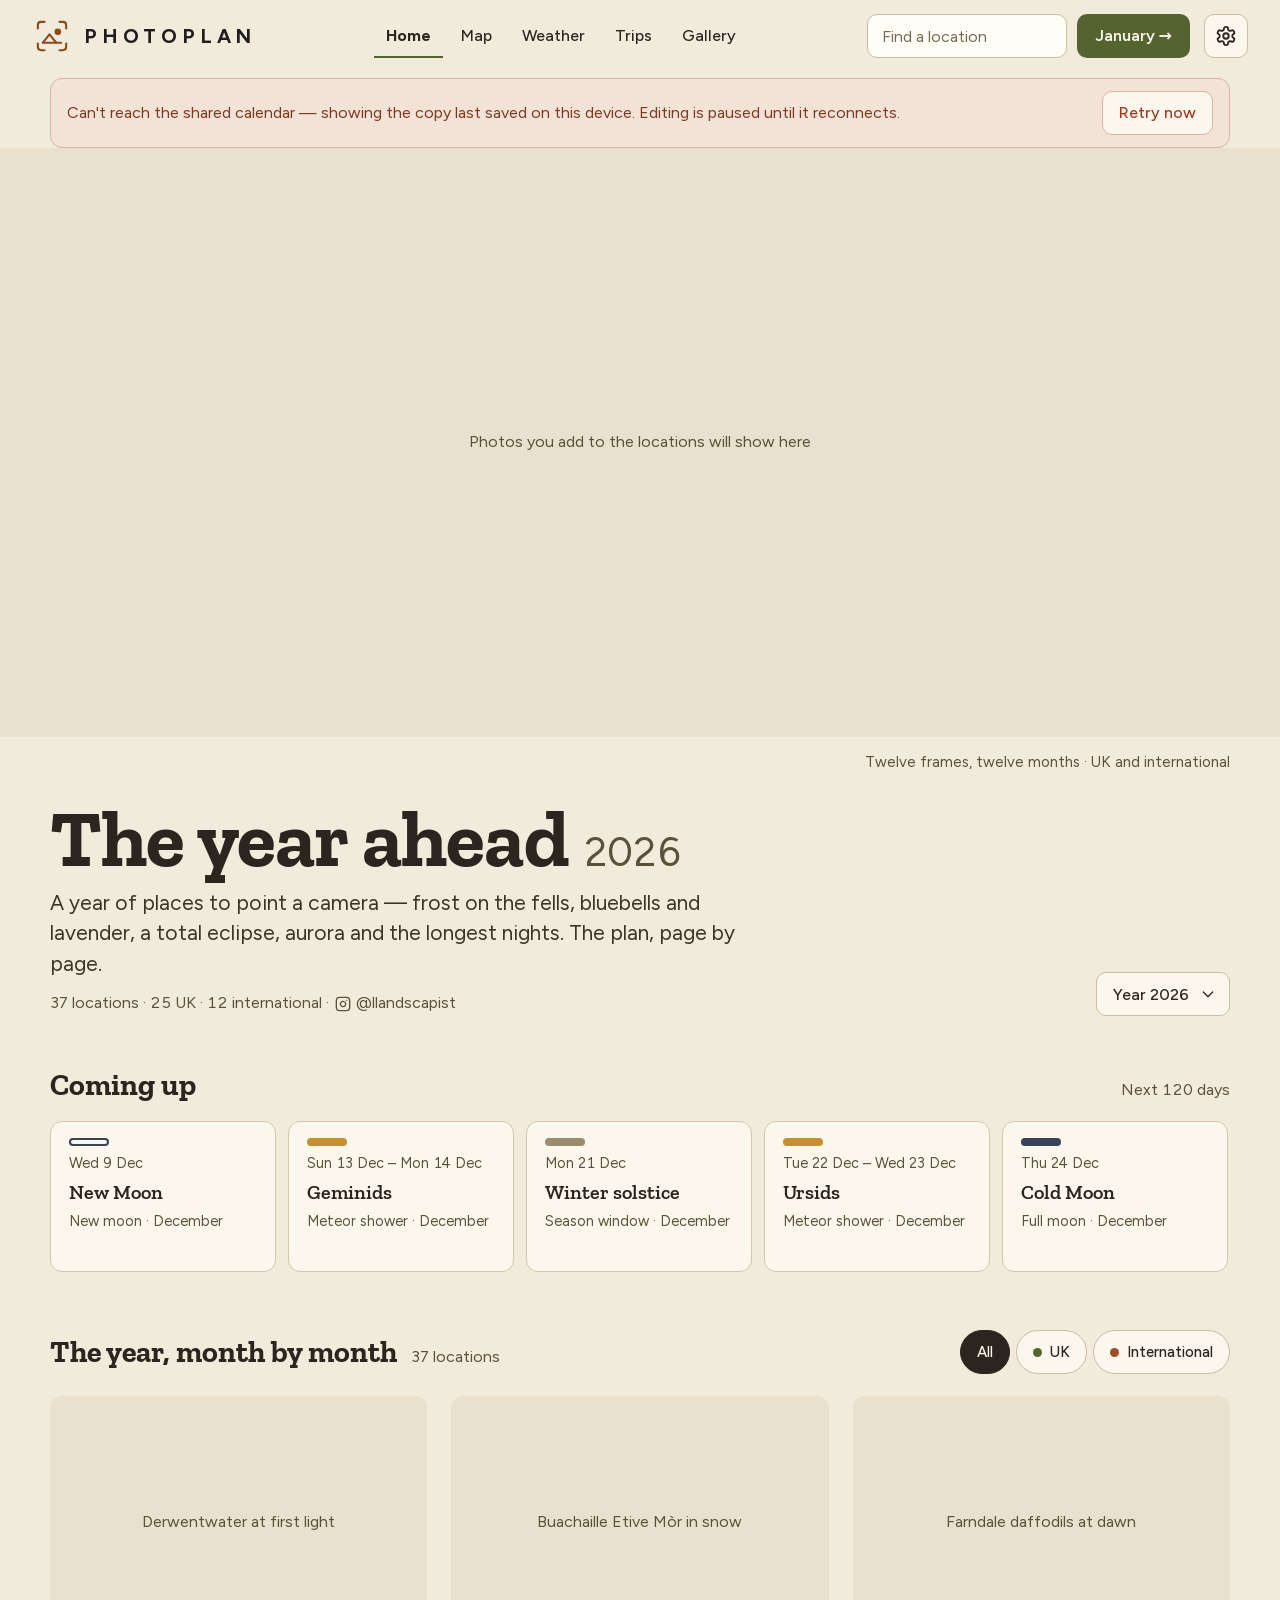
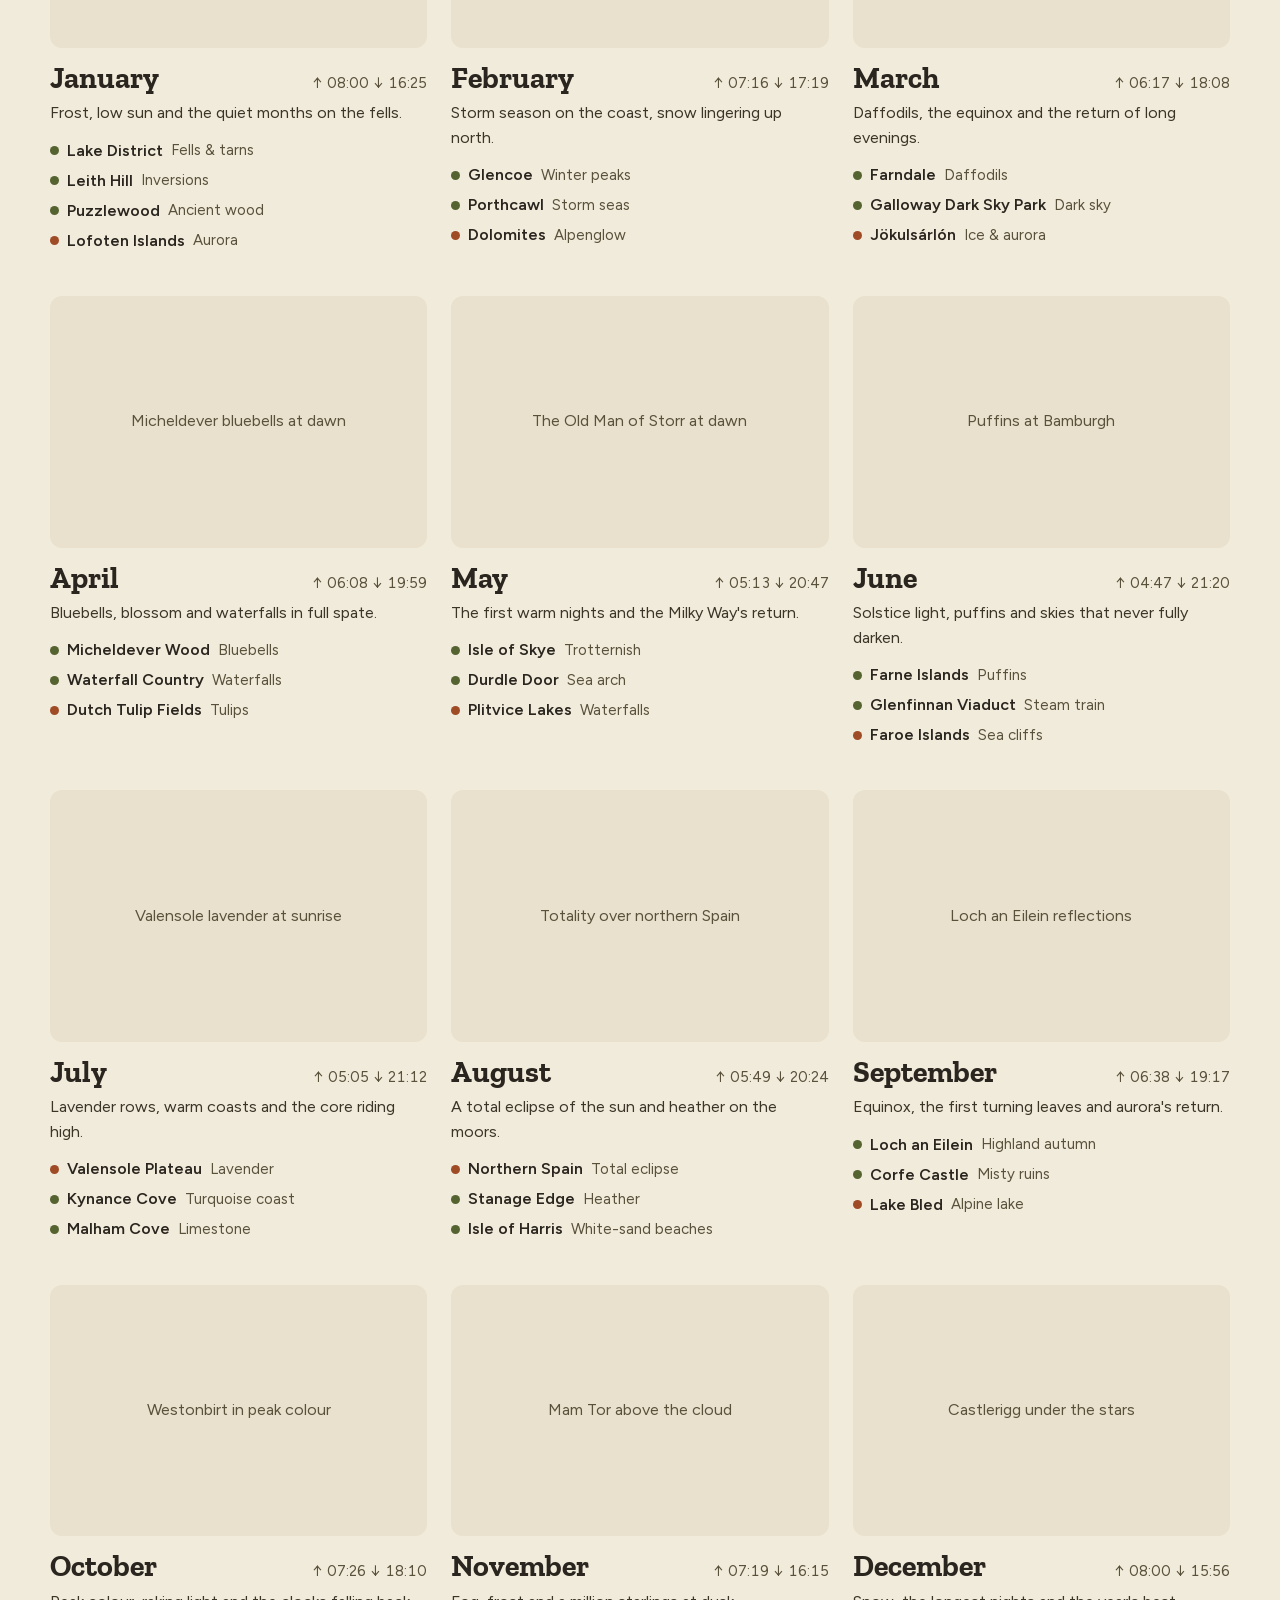
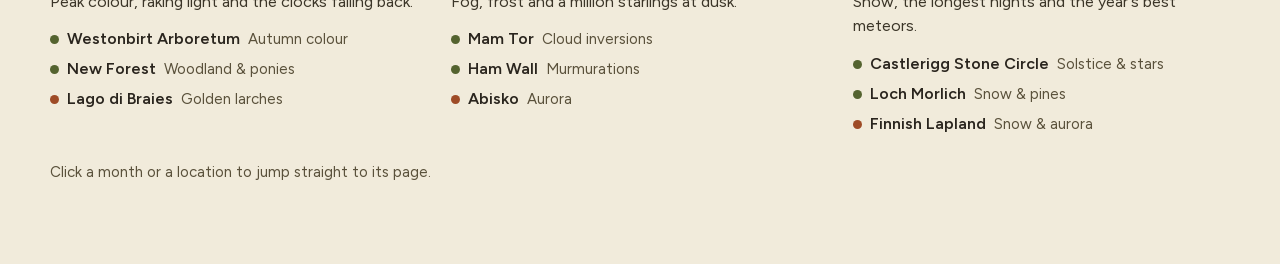
==== commit 7a43a888: "Option D preview: the Calendar page The printable calendar in the new look: a title and year picker," ====
--- a/next/index.html
+++ b/next/index.html
@@ -108,6 +108,7 @@
       --slate-muted: #6E8494; /* trip pill dates */
       --moon-ink: #3A4259; /* full-moon text */
       --moon-wash: #E6E3D4; /* moon chips */
+      --fullmoon-wash: #E3E6EF; /* full-moon bars on the printed calendar */
       --newmoon-ink: #3B3526; /* new-moon text */
       /* Event tints (eclipse, nature, season, holidays) */
       --eclipse-wash: #EFD9CB; /* eclipse chips */
@@ -254,6 +255,7 @@
       --slate-muted: #7E97A8;
       --moon-ink: #AEB8D4;
       --moon-wash: #2B2A24;
+      --fullmoon-wash: #262B38;
       --newmoon-ink: #DDD5C3;
       /* Event tints */
       --eclipse-wash: #3A2618;
@@ -373,11 +375,11 @@
     .d-chipbtn:hover, .d-upcard:hover { border-color: var(--ink) !important; }
     .d-namelink:hover, .d-quietlink:hover { color: var(--green) !important; }
     .d-slot.drag-over { background: var(--green-wash) !important; border-color: var(--green) !important; }
+    .old-page { font-family: 'Spectral', Georgia, serif; font-size: 16px; line-height: normal; font-variant-numeric: normal; } /* the Home list kept for a Cards/List switch (renderMonthIndexList) */
     .d-root textarea.d-field { height: auto; padding: 10px 14px; line-height: 1.5; resize: vertical; width: 100%; }
     .d-root .leaflet-container { font-family: inherit; }
     .d-root .leaflet-touch .leaflet-bar a, .d-root .leaflet-bar a { width: 44px; height: 44px; line-height: 44px; font-size: 22px; }
     /* Pages not yet rebuilt in the new look keep their own type inside the new shell. */
-    .old-page { font-family: 'Spectral', Georgia, serif; font-size: 16px; line-height: normal; font-variant-numeric: normal; }
     html, body { margin: 0; padding: 0; }
     body { background: var(--page); }
     ::selection { background: var(--green); color: var(--paper); }
@@ -448,21 +450,27 @@
     .map-close:hover { color: var(--ink) !important; background: var(--sunken) !important; border-color: var(--line) !important; }
     .map-visitbtn:hover { transform: translate(-1px,-1px); box-shadow: 3px 3px 0 var(--shadow-16) !important; }
     @keyframes mapPulse { 0%,100% { opacity: .45; } 50% { opacity: .9; } }
-    /* ── Print view ── A4-landscape sheets (281×193mm inside 8mm margins). On
-       screen they preview as bordered pages kept in proportion by aspect-ratio;
-       when printing, the app chrome hides, each sheet is forced to exactly one
-       page, and colours print as shown. A sheet is a flex column so a grid page
-       can fill its height. */
-    .print-sheet { position: relative; display: flex; flex-direction: column; width: 281mm; max-width: 100%; aspect-ratio: 281 / 193; margin: 0 auto 8px; background: #fff; border: 1px solid var(--line); box-shadow: 0 2px 12px var(--shadow-10); overflow: hidden; break-after: page; page-break-after: always; break-inside: avoid; }
-    .print-sheet.pad { padding: 7mm 7mm 6mm; }
-    .print-sheet:last-child { break-after: auto; page-break-after: auto; }
-    .print-label { width: 281mm; max-width: 100%; margin: 18px auto 6px; font-family: 'IBM Plex Mono', monospace; font-size: 10px; letter-spacing: .16em; text-transform: uppercase; color: var(--faint); }
+    /* ── The printable calendar ── Each sheet is a fixed A4-landscape drawing
+       (281 × 193 mm: A4 less the 8mm page margin), a flex column so a grid
+       page can fill its height. Where the screen is narrower than a sheet,
+       SheetScale sets --sheet-scale and the whole sheet shrinks to fit;
+       `.sheet-fixed` controls on a sheet are scaled back up so they stay a
+       fingertip wide. When printing, the scale is off, everything but the
+       sheets hides, each sheet is exactly one page and colours print as shown. */
+    .print-sheet { position: relative; display: flex; flex-direction: column; flex: none; width: 281mm; height: 193mm; margin: 0 auto; background: #fff; border: 1px solid var(--line); box-shadow: 0 6px 18px var(--shadow-12); overflow: hidden; transform: scale(var(--sheet-scale, 1)); transform-origin: 0 0; break-after: page; page-break-after: always; break-inside: avoid; }
+    .print-sheet.last { break-after: auto; page-break-after: auto; }
+    .sheet-box { height: calc(193mm * var(--sheet-scale, 1)); }
+    .sheet-fixed { transform: scale(calc(1 / var(--sheet-scale, 1))); }
+    .sheet-fixed-bar { width: calc(100% * var(--sheet-scale, 1)); transform: scale(calc(1 / var(--sheet-scale, 1))); transform-origin: 0 100%; }
     @page { size: A4 landscape; margin: 8mm; }
     @media print {
       body { background: #fff; }
       .no-print { display: none !important; }
-      .app-shell { background: #fff !important; background-image: none !important; padding: 0 !important; }
-      .print-sheet { width: 281mm !important; height: 193mm !important; max-width: none !important; aspect-ratio: auto !important; border: none !important; box-shadow: none !important; margin: 0 !important; }
+      .app-shell { background: #fff !important; background-image: none !important; padding: 0 !important; min-height: 0 !important; }
+      .cal-page { display: block !important; max-width: none !important; padding: 0 !important; }
+      .cal-sheets, .cal-sheet { display: block !important; }
+      .sheet-box { height: auto !important; }
+      .print-sheet { transform: none !important; border: none !important; box-shadow: none !important; margin: 0 !important; }
       .print-sheet, .print-sheet * { -webkit-print-color-adjust: exact; print-color-adjust: exact; }
     }
 </style>
@@ -507,6 +515,7 @@
   pause: [['path', { d: 'M9 5.5v13M15 5.5v13' }]],
   play: [['path', { d: 'M8 5.5l11 6.5-11 6.5z' }]],
   star: [['path', { d: 'M12 3.6l2.6 5.3 5.8.8-4.2 4.1 1 5.8-5.2-2.7-5.2 2.7 1-5.8-4.2-4.1 5.8-.8z' }]],
+  expand: [['path', { d: 'M15 3h6v6M9 21H3v-6M21 3l-7 7M3 21l7-7' }]],
 };
 function DIcon({ name, size = 22, style }) {
   return e('svg', { 'aria-hidden': 'true', width: size, height: size, viewBox: '0 0 24 24', style: { fill: 'none', stroke: 'currentColor', strokeWidth: 2, strokeLinecap: 'round', strokeLinejoin: 'round', flex: 'none', display: 'block', ...(style || {}) } },
@@ -524,6 +533,24 @@
   pillOn: sx('display: inline-flex; align-items: center; gap: 8px; height: 44px; padding: 0 16px; background: var(--ink); border: 1px solid var(--ink); border-radius: 999px; color: var(--paper); font-family: inherit; font-weight: 500; font-size: 15px; line-height: 1.2; cursor: pointer; white-space: nowrap'),
   label: sx('margin: 0; font-weight: 600; font-size: 15px; color: var(--ink-2)'),
 };
+// The track of an on/off switch (Settings, the Calendar page's "Photo captions").
+const dTrack = (on) => e('span', { style: { ...sx('position: relative; flex: 0 0 52px; height: 30px; border-radius: 999px'), background: on ? 'var(--green)' : 'var(--dash)' } },
+  e('span', { style: { ...sx('position: absolute; top: 3px; width: 24px; height: 24px; border-radius: 50%; background: var(--paper); transition: left .15s'), left: on ? 25 : 3 } }));
+// The Calendar page's sheets are a fixed A4 drawing (281 × 193 mm). Where the
+// column is narrower than a sheet, this sets --sheet-scale on its box and the
+// stylesheet shrinks every sheet inside to fit (never in print).
+function SheetScale({ className, style, children }) {
+  const ref = useRef(null);
+  React.useLayoutEffect(() => {
+    const el = ref.current; if (!el) return;
+    const fit = () => { const w = el.clientWidth; if (w) el.style.setProperty('--sheet-scale', String(Math.min(1, Math.floor(w / (281 * 96 / 25.4) * 10000) / 10000))); };
+    fit();
+    if (typeof ResizeObserver === 'undefined') { window.addEventListener('resize', fit); return () => window.removeEventListener('resize', fit); }
+    const ro = new ResizeObserver(fit); ro.observe(el);
+    return () => ro.disconnect();
+  }, []);
+  return e('div', { ref, className, style }, children);
+}
 // A real <input> that saves on blur or Enter (Escape puts the old text back).
 // View-only: the value as plain text, or nothing when empty.
 function DInput({ value, onCommit, placeholder, ariaLabel, style, inputMode, title }) {
@@ -1264,8 +1291,9 @@
   const handleFocusClick = (ev) => {
     const g = containGeom(); if (!g || !focus.set) return;
     const r = boxRef.current.getBoundingClientRect();
-    const fx = Math.max(0, Math.min(1, (ev.clientX - r.left - g.ox) / g.dw));
-    const fy = Math.max(0, Math.min(1, (ev.clientY - r.top - g.oy) / g.dh));
+    const k = (r.width / boxRef.current.offsetWidth) || 1; // a calendar sheet may be drawn scaled down
+    const fx = Math.max(0, Math.min(1, ((ev.clientX - r.left) / k - g.ox) / g.dw));
+    const fy = Math.max(0, Math.min(1, ((ev.clientY - r.top) / k - g.oy) / g.dh));
     focus.set(base, fx, fy);
   };
   const handleClear = useCallback(async (ev) => {
@@ -1292,10 +1320,14 @@
   // on it; 'thumb' = an extra photo with its controls in a row underneath
   // (`controls` from the caller, then focus and remove); 'add' = the dashed
   // "Add photo" slot; 'card' = a location card's photo (a drop target only
-  // while empty — a click on a card opens the brief).
+  // while empty — a click on a card opens the brief); 'sheet' = a whole sheet
+  // of the printable calendar (cover, back cover): it fills the sheet, shows
+  // the print-size copy, and its controls keep their size when the sheet is
+  // drawn scaled down (`.sheet-fixed`) and never print.
   if (d) {
-    const big = d === 'main' || d === 'card', small = !big;
-    const shown = src ? (big ? Storage.photoUrl(base, bust || epoch || undefined) : src) : null;
+    const onSheet = d === 'sheet';
+    const big = d === 'main' || d === 'card' || onSheet, small = !big;
+    const shown = src ? (onSheet ? imgSrc : big ? Storage.photoUrl(base, bust || epoch || undefined) : src) : null;
     const isFile = (ev) => Array.from((ev.dataTransfer && ev.dataTransfer.types) || []).indexOf('Files') !== -1;
     const noDrop = !canEdit || busy || (d === 'card' && !!src);
     const drop = noDrop ? {} : {
@@ -1305,15 +1337,16 @@
     };
     const picker = canEdit && d !== 'card' && e('input', { ref: fileRef, type: 'file', accept: 'image/*', style: { display: 'none' }, onChange: (ev) => { const f = ev.target.files[0]; ev.target.value = ''; uploadFile(f); } });
     const pick = () => { if (!busy && fileRef.current) fileRef.current.click(); };
-    const box = { position: 'relative', display: 'block', width: '100%', aspectRatio: d === 'card' ? '4 / 3' : '3 / 2', boxSizing: 'border-box', borderRadius: big ? 12 : 8, overflow: 'hidden', ...style };
+    const box = onSheet ? { position: 'absolute', left: 0, top: 0, display: 'block', width: '100%', height: '100%', boxSizing: 'border-box', overflow: 'hidden', ...style }
+      : { position: 'relative', display: 'block', width: '100%', aspectRatio: d === 'card' ? '4 / 3' : '3 / 2', boxSizing: 'border-box', borderRadius: big ? 12 : 8, overflow: 'hidden', ...style };
     // no photo
     if (!src) {
       if (!canEdit) return big ? e('span', { style: { ...box, display: 'flex', alignItems: 'center', justifyContent: 'center', background: 'var(--slot)', fontSize: 15, color: 'var(--ink-2)' } }, photoIndex === undefined ? '' : 'No photo yet') : null;
-      const dashed = { ...box, display: 'flex', flexDirection: 'column', alignItems: 'center', justifyContent: 'center', gap: 2, padding: 8, border: '2px dashed var(--dash)', background: big ? 'var(--slot)' : 'var(--tile)', color: 'var(--ink-body)', fontFamily: 'inherit', fontWeight: 500, fontSize: big ? 16 : 15, textAlign: 'center' };
-      const words = busy ? 'Uploading…' : d === 'add' || d === 'thumb' ? 'Add photo' : 'Drop a photo here';
+      const dashed = { ...box, display: 'flex', flexDirection: 'column', alignItems: 'center', justifyContent: 'center', gap: 2, padding: 8, border: '2px dashed var(--dash)', background: big ? 'var(--slot)' : 'var(--tile)', color: 'var(--ink-body)', fontFamily: 'inherit', fontWeight: 500, fontSize: onSheet ? 22 : big ? 16 : 15, textAlign: 'center' };
+      const words = busy ? 'Uploading…' : d === 'add' || d === 'thumb' ? 'Add photo' : (onSheet && placeholder) || 'Drop a photo here';
       if (d === 'card') return e('span', { className: 'd-slot' + (dragOver ? ' drag-over' : ''), ...drop, style: dashed }, words);
       return e('button', { type: 'button', className: 'd-slot' + (dragOver ? ' drag-over' : ''), ...drop, onClick: pick, title: placeholder, 'aria-label': placeholder || words, style: { ...dashed, cursor: busy ? 'default' : 'pointer' } },
-        picker, words, d === 'main' && !busy && e('span', { style: { fontWeight: 400, fontSize: 15, color: 'var(--ink-2)' } }, 'or click to choose one'));
+        picker, words, (d === 'main' || onSheet) && !busy && e('span', { style: { fontWeight: 400, fontSize: onSheet ? 17 : 15, color: 'var(--ink-2)' } }, onSheet ? 'or click to choose one · landscape works best' : 'or click to choose one'));
     }
     // a photo
     const focusGeomD = focusMode ? containGeom() : null, pt = focus.map[base] || [0.5, 0.5];
@@ -1342,11 +1375,11 @@
               e('button', { type: 'button', className: 'd-iconbtn', onClick: handleClear, title: 'Remove this photo', 'aria-label': 'Remove this photo', style: sq() }, e(DIcon, { name: 'close', size: 20 }))));
     }
     return e('div', { ref: boxRef, className: dragOver ? 'd-slot drag-over' : undefined, ...drop, style: { ...box, background: 'var(--slot)' } },
-      picker, image, marker, veil,
-      !busy && e('div', { style: sx('position: absolute; right: 12px; top: 12px; z-index: 10; display: flex; gap: 8px') },
+      picker, image, marker, veil, onSheet && sizeFlag,
+      !busy && e('div', { className: onSheet ? 'no-print sheet-fixed' : undefined, style: { ...sx('position: absolute; right: 12px; top: 12px; z-index: 10; display: flex; gap: 8px'), ...(onSheet ? { transformOrigin: '100% 0' } : {}) } },
         focus.set && e('button', { type: 'button', className: 'd-round', onClick: (ev) => { ev.stopPropagation(); setFocusMode(m => !m); }, title: focusTitle, 'aria-label': 'Set the focus point', 'aria-pressed': focusMode ? 'true' : 'false', style: { ...D.round, ...(focusMode ? { background: 'var(--green)', color: 'var(--on-photo)' } : {}) } }, e(DIcon, { name: 'target' })),
         e('button', { type: 'button', className: 'd-round', onClick: handleClear, title: 'Remove this photo', 'aria-label': 'Remove this photo', style: D.round }, e(DIcon, { name: 'close' }))),
-      focusMode && e('div', { style: sx('position: absolute; left: 0; right: 0; bottom: 0; z-index: 9; display: flex; flex-wrap: wrap; align-items: center; justify-content: space-between; gap: 8px 12px; padding: 10px 12px; background: var(--photo-veil-80); color: var(--on-photo); font-size: 15px; line-height: 1.35') },
+      focusMode && e('div', { className: onSheet ? 'no-print sheet-fixed-bar' : undefined, style: { ...sx('position: absolute; left: 0; bottom: 0; z-index: 9; display: flex; flex-wrap: wrap; align-items: center; justify-content: space-between; gap: 8px 12px; padding: 10px 12px; background: var(--photo-veil-80); color: var(--on-photo); font-size: 15px; line-height: 1.35'), ...(onSheet ? {} : { right: 0 }) } },
         e('span', null, 'Click the part of the photo to keep when it is cropped'),
         e('span', { style: sx('display: inline-flex; gap: 8px; margin-left: auto') }, centreBtn, doneBtn)));
   }
@@ -1997,8 +2030,8 @@
 // ─── Print month photo ────────────────────────────────────────────────────────
 // On-screen-only flag on a print-page photo that has no print-size copy (it was
 // uploaded before -print existed): it will print from the 1600px hero.
-function printSizeBadge(text) {
-  return e('div', { className:'no-print', style:{ position:'absolute', top:'4mm', right:'4mm', zIndex:3, background:'var(--photo-veil-80b)', color:'var(--on-photo)', fontFamily:"'IBM Plex Mono',monospace", fontSize:10, letterSpacing:'.08em', textTransform:'uppercase', padding:'5px 9px', borderRadius:3, pointerEvents:'none' } },
+function printSizeBadge(text, foot) {
+  return e('div', { className:'no-print', style:{ position:'absolute', zIndex:3, ...(foot ? { left:10, bottom:10 } : { left:12, top:12 }), padding:'4px 12px', borderRadius:999, background:'var(--photo-veil-80b)', color:'var(--on-photo)', fontWeight:500, fontSize:14, lineHeight:1.55, whiteSpace:'nowrap', pointerEvents:'none' } },
     text || 'Web size only · re-upload for print quality');
 }
 
@@ -2053,12 +2086,12 @@
   const fill = { position:'absolute', inset:0 };
   if (!pick) {
     if (photoIndex === undefined) return null; // index still loading — blank for a moment
-    return e('div', { style:{ ...fill, background:'var(--paper-dim)', display:'flex', alignItems:'center', justifyContent:'center', textAlign:'center', padding:'4mm', fontFamily:"'IBM Plex Mono',monospace", fontSize: variant === 'tile' ? '3.2mm' : '3.6mm', color:'var(--faint)', letterSpacing:'.1em', textTransform:'uppercase' } },
-      variant === 'tile' ? monthName : 'No photo yet for ' + monthName);
+    return e('div', { style:{ ...fill, background:'var(--slot)', display:'flex', alignItems:'center', justifyContent:'center', textAlign:'center', padding:'4mm', fontWeight:500, fontSize: variant === 'tile' ? 15 : 20, color:'var(--ink-2)' } },
+      'No photo yet for ' + monthName);
   }
   return e('div', { style: fill },
     e('img', { src: (pick.print && privUrl) ? privUrl : Storage.photoUrl(pick.base, epoch || undefined), alt:'', style:{ width:'100%', height:'100%', objectFit:'cover', display:'block', ...focusStyle(focus.map, pick.base) } }),
-    pick.print === false && printSizeBadge(),
+    pick.print === false && (variant === 'tile' ? printSizeBadge('Web size only', true) : printSizeBadge()),
     pick.print && !privUrl && variant === 'page' && printSizeBadge('Loading the print-size copy…'),
     variant === 'page' && caption && e('div', { style:{ position:'absolute', left:0, bottom:0, background:'#000', color:'#fff', fontFamily:"'IBM Plex Mono',monospace", fontSize:'3.2mm', lineHeight:1.4, padding:'1.8mm 3.5mm', letterSpacing:'.02em' } },
       pick.name + ' · ' + (monthName || '').slice(0, 3) + (pick.year ? " '" + pick.year : ''))
@@ -5599,8 +5632,7 @@
     if (!settingsOpen) return null;
     const hasKey = !!Storage.peekUploadKey();
     const toggleEdit = () => { if (editMode) setEditMode(false); else { if (!hasKey) setSettingsOpen(false); if (ensureUnlocked()) setEditMode(true); } };
-    const track = (on) => e('span', { style:{ ...sx('position: relative; flex: 0 0 52px; height: 30px; border-radius: 999px'), background: on ? 'var(--green)' : 'var(--dash)' } },
-      e('span', { style:{ ...sx('position: absolute; top: 3px; width: 24px; height: 24px; border-radius: 50%; background: var(--paper); transition: left .15s'), left: on ? 25 : 3 } }));
+    const track = dTrack;
     const rowStyle = (h) => ({ ...sx('display: flex; align-items: center; justify-content: space-between; gap: 16px; width: 100%; padding: 0; background: transparent; border: 0; border-top: 1px solid var(--line-soft); color: var(--ink); font-family: inherit; font-size: 17px; font-weight: 500; text-align: left; cursor: pointer'), minHeight: h });
     const switchRow = (label, sub, on, run, h) => e('button', { type:'button', role:'switch', 'aria-checked': on ? 'true' : 'false', className:'d-menurow', onClick:run, style:rowStyle(h) },
       sub ? e('span', { style: sx('display: flex; flex-direction: column') }, e('span', null, label), e('span', { style: sx('font-weight: 400; font-size: 15px; color: var(--ink-2)') }, sub)) : e('span', null, label),
@@ -6572,7 +6604,7 @@
   // through the browser's dialog (Save as PDF lives there too): .no-print
   // chrome hides and each .print-sheet is exactly one page.
   const renderPrintPage = () => {
-    const mono = "'IBM Plex Mono',monospace";
+    const FIG = "'Figtree', system-ui, sans-serif";
     const prefs = (data[0] && data[0].printPrefs) || {};
     const hiddenKinds = new Set(prefs.hideKinds || []);
     const captions = prefs.captions !== false;
@@ -6588,10 +6620,16 @@
     seenKinds.add('holiday'); seenKinds.add('named'); // computed per year, so always on offer
     const kindOrder = KIND_ORDER.filter(k => seenKinds.has(k)).concat(customSeen);
     const kindLabel = (k) => KIND_LABEL[k] || customLabels[k] || k;
-    const kindGlyph = (k) => (EVENT_STYLE[k] ? EVENT_STYLE[k].glyph : CUSTOM_KIND_GLYPH);
-
-    const label = (key, text) => e('div', { key, className:'no-print print-label' }, text);
-    const chip = (key, on, text, onClick) => e('button', { key, onClick, className:'map-chip', style:{ height:30, padding:'0 11px', background: on ? 'var(--green)' : 'var(--paper)', color: on ? 'var(--paper)' : 'var(--ink-2)', border:'1px solid ' + (on ? 'var(--ink)' : 'var(--line-strong)'), fontFamily:mono, fontSize:10.5, letterSpacing:'.08em', textTransform:'uppercase', cursor:'pointer', boxShadow:'2px 2px 0 var(--shadow-10)' } }, text);
+
+    // The photo index: two sheets of six (January–June, July–December), one
+    // photo large on each. Which month takes the large slot is the owner's
+    // choice, kept per calendar year in the shared data — data[0].indexLarge =
+    // { '<year>': ['<month key>', '<month key>'] }; unset = January and July.
+    const halves = [data.slice(0, 6), data.slice(6, 12)];
+    const storedLarge = ((data[0] && data[0].indexLarge) || {})[String(viewYear)] || [];
+    const largeKey = (pi) => halves[pi].some(m2 => m2.key === storedLarge[pi]) ? storedLarge[pi] : halves[pi][0].key;
+    const setLarge = (pi, key) => mutateData(d => { const pair = [largeKey(0), largeKey(1)]; pair[pi] = key; d[0].indexLarge = { ...(d[0].indexLarge || {}), [String(viewYear)]: pair }; });
+
     // The photo a month prints (the same rule PrintMonthPhoto applies): the
     // starred location if it has a photo, else the first with one — known up
     // front from the photo index, so the grid page can carry its caption.
@@ -6601,174 +6639,185 @@
       const ordered = m2.printLoc ? m2.locations.filter(l => l.id === m2.printLoc).concat(m2.locations.filter(l => l.id !== m2.printLoc)) : m2.locations;
       return ordered.find(x => photoIndex.has(mainBase(m2.key, x) + '-thumb')) || null;
     };
-    // A full-sheet photo slot (cover / back cover): the owner drops a photo on
-    // it; visitors just see the photo (LocationPhoto handles both via EditCtx).
-    const slot = (base, placeholder) => e(LocationPhoto, { base, placeholder, onChange: bumpImg, photoIndex, epoch: imgEpoch, full: true, style:{ position:'absolute', inset:0, borderRadius:0, border:'none' } });
-
-    // The darkened band along the foot of the cover and back cover: the lockup
-    // on the left; the year with the Instagram handle beneath on the right.
-    const coverBand = () => e('div', { style:{ position:'absolute', left:0, right:0, bottom:0, padding:'28mm 10mm 9mm', background:'linear-gradient(to bottom, rgba(20,22,14,0) 0%, rgba(20,22,14,0.80) 100%)', pointerEvents:'none', display:'flex', alignItems:'flex-end', justifyContent:'space-between', gap:'8mm' } },
+    // A full-sheet photo slot (cover / back cover): the owner drops a photo on it.
+    const slot = (base, words) => e(LocationPhoto, { base, placeholder: words, onChange: bumpImg, photoIndex, epoch: imgEpoch, full: true, d: 'sheet' });
+
+    // The darkened band along the foot of the cover and back cover — the live
+    // site's, fading into the photo: the lockup on the left; the year with the
+    // Instagram handle beneath on the right.
+    const coverBand = () => e('div', { style:{ position:'absolute', left:0, right:0, bottom:0, zIndex:2, padding:'28mm 10mm 9mm', background:'linear-gradient(to bottom, rgba(20,22,14,0) 0%, rgba(20,22,14,0.80) 100%)', pointerEvents:'none', display:'flex', alignItems:'flex-end', justifyContent:'space-between', gap:'8mm' } },
       e('div', { style:{ display:'flex', alignItems:'center', gap:'5mm' } },
         e('img', { src:'/assets/photoplan-mark-on-dark.svg', alt:'', style:{ height:'16mm', width:'auto' } }),
-        e('div', null,
-          e('div', { style:{ fontFamily:"'Figtree',system-ui,sans-serif", fontWeight:700, letterSpacing:'0.24em', fontSize:'7mm', color:'var(--paper)', lineHeight:1 } }, 'PHOTOPLAN'),
-          e('div', { style:{ marginTop:'2.5mm', fontFamily:mono, fontSize:'3mm', letterSpacing:'.2em', textTransform:'uppercase', color:'#F6A06B' } }, 'Photo Location Calendar')
+        e('div', { style:{ display:'flex', flexDirection:'column' } },
+          e('span', { style:{ fontFamily:FIG, fontWeight:700, letterSpacing:'0.24em', fontSize:'7mm', color:'var(--paper)', lineHeight:1 } }, 'PHOTOPLAN'),
+          e('span', { style:{ marginTop:'2.5mm', fontFamily:FIG, fontWeight:500, fontSize:'3mm', lineHeight:1.5, letterSpacing:'.2em', textTransform:'uppercase', color:'#F6A06B' } }, 'Photo Location Calendar')
         )
       ),
       e('div', { style:{ display:'flex', flexDirection:'column', alignItems:'flex-end' } },
-        e('div', { style:{ fontFamily:"'Zilla Slab',serif", fontWeight:700, fontSize:'24mm', lineHeight:0.9, color:'var(--paper)' } }, String(viewYear)),
-        e('div', { style:{ marginTop:'3mm', display:'inline-flex', alignItems:'center', gap:'2mm', fontFamily:mono, fontSize:'3.4mm', letterSpacing:'.12em', color:'var(--paper)' } },
+        e('span', { style:{ fontFamily:SLAB, fontWeight:700, fontSize:'24mm', lineHeight:0.9, color:'var(--paper)' } }, String(viewYear)),
+        e('span', { style:{ marginTop:'3mm', display:'inline-flex', alignItems:'center', gap:'2mm', fontFamily:FIG, fontSize:'3.4mm', lineHeight:1.5, letterSpacing:'.12em', color:'var(--paper)' } },
           igGlyph('4.2mm', '#F6A06B'), '@' + IG_HANDLE)
       )
     );
 
-    const pages = [];
+    // A sheet with its on-screen name above it. `.sheet-box` holds the room the
+    // scaled sheet takes (see SheetScale); only the sheet itself prints.
+    const sheets = [];
+    const sheet = (key, text, node) => sheets.push(e('section', { key, className: 'cal-sheet', 'aria-label': text, style: sx('display: flex; flex-direction: column; gap: 8px; min-width: 0') },
+      e('span', { className: 'no-print', style: D.label }, text),
+      e('div', { className: 'sheet-box' }, node)));
+
     // Cover: the cover photo with the band.
-    pages.push(label('l-cover', 'Cover'));
-    pages.push(e('div', { key:'cover', className:'print-sheet', style:{ background:'var(--paper-bright)' } },
-      slot('photos/print-cover', 'the cover photo — landscape works best'),
-      coverBand()
-    ));
+    sheet('cover', 'Cover', e('div', { className: 'print-sheet', style: { background: 'var(--paper-bright)' } },
+      slot('photos/print-cover', 'Drop the cover photo here'),
+      coverBand()));
 
     // Months: a full-bleed photo page, then the grid page.
     const dayNames = weekStart === 'Sunday' ? ['Sun','Mon','Tue','Wed','Thu','Fri','Sat'] : ['Mon','Tue','Wed','Thu','Fri','Sat','Sun'];
+    // a bar: the type's pale wash with its ink; the key's swatch: its strong colour (a new moon is an outline)
+    const barLook = (ev) => { const st = styleOf(ev); return ev.kind === 'photoop' ? { background: 'var(--ink)', color: 'var(--paper)' } : { background: ev.kind === 'fullmoon' ? 'var(--fullmoon-wash)' : st.bg, color: ev.kind === 'nature' ? 'var(--green-wash-ink)' : st.fg }; };
+    const swatchLook = (ev) => ev.kind === 'newmoon' ? { border: '2px solid var(--moon-ink)' } : { background: ev.kind === 'photoop' ? 'var(--ink)' : styleOf(ev).accent };
     data.forEach((m2, i) => {
       const pm = monthForYear(m2, i);
       // the year's events, plus the bank holidays and named days computed for this year
       const printable = pm.events.filter(ev => !ev.noPrint && !hiddenKinds.has(ev.kind))
         .concat(printDayNames(viewYear, i, !hiddenKinds.has('holiday'), !hiddenKinds.has('named')));
-      const wks = buildWeeks({ ...pm, events: printable }, weekStart, { top: 30, step: 24 });
+      // Bars are 22px, a row apart. A six-week month has shorter rows: when its
+      // busiest week stacks more bars than fit, they start a little higher and
+      // are drawn slimmer instead of the last one being cut off.
+      const rough = buildWeeks({ ...pm, events: printable }, weekStart, { top: 31, step: 24 });
+      const most = Math.max.apply(null, rough.map(w => w.lanes).concat(1)), rowH = 540 / rough.length;
+      const fits = 31 + most * 24 - 2 <= rowH;
+      const barH = fits ? 22 : Math.max(11, Math.min(22, Math.floor((rowH - 29) / most) - 2));
+      const wks = fits ? rough : buildWeeks({ ...pm, events: printable }, weekStart, { top: 28, step: barH + 2 });
       // the key: bar kinds in use (bank holidays are self-naming corner text), then each window icon with its dates
       const legendKinds = kindOrder.filter(k => k !== 'holiday' && k !== 'named' && printable.some(ev => ev.kind === k && !eventIconKey(ev)));
       const iconEvents = printable.filter(ev => eventIconKey(ev)).slice().sort((a, b) => (a.start != null ? a.start : a.day) - (b.start != null ? b.start : b.day));
-      pages.push(label('l-' + m2.key + '-p', m2.name + ' — photo'));
-      pages.push(e('div', { key:m2.key + '-photo', className:'print-sheet', style:{ background:'var(--paper-dim)' } },
+      const pick = printPick(m2), L = monthLight(m2, i);
+
+      sheet(m2.key + '-photo', m2.name + ' — photo', e('div', { className: 'print-sheet', style: { background: 'var(--paper-dim)' } },
         // clean full-bleed photo — its caption sits top-right of the grid page
-        e(PrintMonthPhoto, { monthKey:m2.key, monthName:m2.name, locs:m2.locations, preferId:m2.printLoc, epoch:imgEpoch, photoIndex, variant:'page', caption:false })
-      ));
-      pages.push(label('l-' + m2.key + '-g', m2.name + ' — calendar'));
-      pages.push(e('div', { key:m2.key + '-grid', className:'print-sheet pad' },
-        // header: month + year | Photoplan lockup, centred on the page | light
-        e('div', { style:{ flex:'none', display:'grid', gridTemplateColumns:'1fr auto 1fr', alignItems:'end', gap:'6mm', marginBottom:'4mm' } },
-          e('div', { style:{ display:'flex', alignItems:'baseline', gap:'4mm' } },
-            e('div', { style:{ fontFamily:"'Zilla Slab',serif", fontWeight:700, fontSize:'12mm', lineHeight:1, color:'var(--ink)' } }, m2.name),
-            e('div', { style:{ fontFamily:mono, fontSize:'5mm', color:'var(--faint)', letterSpacing:'.08em' } }, String(viewYear))
-          ),
-          e('img', { src:'/assets/photoplan-lockup-light.svg', alt:'Photoplan', style:{ height:'11mm', width:'auto', display:'block', marginBottom:'0.5mm' } }),
-          // right: the month photo's caption (when captions are on), then the
-          // light at the home reference (Hindhead, unnamed), then the note
-          e('div', { style:{ textAlign:'right', fontFamily:mono, fontSize:'3mm', color:'var(--muted)', letterSpacing:'.04em', lineHeight:1.7 } },
-            (() => { const pick = printPick(m2); return (captions && pick) ? e('div', { style:{ fontFamily:"'Zilla Slab',serif", fontWeight:600, fontSize:'4.4mm', color:'var(--ink)', letterSpacing:0, lineHeight:1.25, marginBottom:'1mm' } }, photoCaption(pick, m2.name, mainYear(pick))) : null; })(),
-            (() => { const L = monthLight(m2, i); return e('div', { style:{ color:'var(--green)' } }, '↑ ' + L.rise + '   ↓ ' + L.set); })(),
-            e('div', null, m2.daylightNote)
-          )
-        ),
+        e(PrintMonthPhoto, { monthKey: m2.key, monthName: m2.name, locs: m2.locations, preferId: m2.printLoc, epoch: imgEpoch, photoIndex, variant: 'page', caption: false })));
+
+      sheet(m2.key + '-grid', m2.name + ' — calendar', e('div', { className: 'print-sheet', style: sx('gap: 12px; padding: 26px 30px 20px') },
+        // header: month + year | the lockup, centred on the page | the photo's caption, the light, the note
+        e('div', { style: sx('flex: none; display: grid; grid-template-columns: repeat(3, minmax(0, 1fr)); align-items: end; gap: 16px') },
+          e('h2', { style: { margin: 0, fontFamily: SLAB, fontWeight: 700, fontSize: 54, lineHeight: 0.95, color: 'var(--ink)', whiteSpace: 'nowrap' } }, m2.name + ' ',
+            e('span', { style: { fontFamily: FIG, fontWeight: 400, fontSize: 24, color: 'var(--ink-2)' } }, String(viewYear))),
+          e('div', { style: sx('display: flex; align-items: center; justify-content: center; gap: 10px; padding-bottom: 6px') },
+            e('img', { src: '/assets/photoplan-mark.svg', alt: '', style: { display: 'block', width: 30, height: 30 } }),
+            e('span', { style: sx('font-weight: 700; font-size: 15px; letter-spacing: 0.24em; color: var(--ink)') }, 'PHOTOPLAN')),
+          e('div', { style: sx('display: flex; flex-direction: column; align-items: flex-end; min-width: 0; font-size: 14px; line-height: 1.4; color: var(--ink-body); text-align: right') },
+            (captions && pick) ? e('span', { 'data-print-caption': m2.key, style: { fontWeight: 600 } }, photoCaption(pick, m2.name, mainYear(pick))) : null,
+            e('span', null, '↑ ' + L.rise + ' ↓ ' + L.set),
+            m2.daylightNote ? e('span', { style: { color: 'var(--ink-2)' } }, m2.daylightNote) : null)),
         // the grid takes the rest of the page; week rows share it equally
-        e('div', { style:{ flex:1, minHeight:0, display:'flex', flexDirection:'column', border:'1px solid var(--line-strong)' } },
-          e('div', { style:{ flex:'none', display:'grid', gridTemplateColumns:'repeat(7,1fr)', borderBottom:'1px solid var(--line)', background:'var(--paper-shade)' } },
-            dayNames.map((c, ci) => e('div', { key:ci, style:{ padding:'1.8mm 0', textAlign:'center', fontFamily:mono, fontSize:'3mm', letterSpacing:'.12em', textTransform:'uppercase', color:'var(--label)' } }, c))
-          ),
-          wks.map((wk, wi) =>
-            e('div', { key:wi, style:{ flex:1, minHeight:0, position:'relative', display:'grid', gridTemplateColumns:'repeat(7,1fr)', borderBottom: wi < wks.length - 1 ? '1px solid var(--rule-week)' : 'none', backgroundImage:'repeating-linear-gradient(to right,var(--grid-line) 0,var(--grid-line) 1px,transparent 1px,transparent 14.2857%)', overflow:'hidden' } },
-              wk.days.map((d, di) =>
-                e('div', { key:di, style:{ padding:'1.6mm 2mm', minWidth:0 } },
-                  d.inMonth && e('div', { style:{ display:'flex', alignItems:'center', justifyContent:'space-between', gap:'1mm', minWidth:0 } },
-                    e('span', { style:{ fontFamily:mono, fontSize:'3.6mm', fontWeight:500, color:'var(--ink-4)', flex:'none' } }, d.day),
-                    // wraps so two names on one date stack on a second line
-                    d.icons.length > 0 && e('div', { style:{ display:'flex', flexWrap:'wrap', alignItems:'center', justifyContent:'flex-end', gap:'0.6mm 1.2mm', minWidth:0, overflow:'hidden' } },
-                      d.icons.map(ic => e('span', { key:ic.ev.id, style:{ display:'inline-flex', alignItems:'center', gap:'1mm', minWidth:0, maxWidth:'100%', color:ic.accent } },
-                        ic.icon && e(EventIcon, { name:ic.icon, size:'4mm' }),
-                        ic.text && e('span', { style:{ fontFamily:mono, fontSize:'2.6mm', color:'var(--ink-2)', whiteSpace:'nowrap', overflow:'hidden', textOverflow:'ellipsis', minWidth:0 } }, ic.text)))
-                    )
-                  )
-                )
-              ),
-              wk.items.map(it =>
-                e('div', { key:it.id, style:{ position:'absolute', left:it.left, width:it.width, top:it.top, height:21, display:'flex', alignItems:'center', gap:5, padding:'0 6px', background:it.bg, color:it.fg, borderLeft:'3px solid '+it.accent, borderRadius:2, fontFamily:mono, fontSize:10.5, fontWeight:500, lineHeight:1.4, whiteSpace:'nowrap', overflow:'hidden' } },
-                  it.hasGlyph && e('span', { style:{ flex:'none' } }, it.glyph),
-                  e('span', { style:{ overflow:'hidden', textOverflow:'ellipsis' } }, it.label),
-                  it.contRight && e('span', { style:{ flex:'none', marginLeft:'auto', paddingLeft:3 } }, '→')
-                )
-              )
-            )
-          )
-        ),
+        e('div', { style: sx('flex: 1 1 0; min-height: 0; display: flex; flex-direction: column; border: 1px solid var(--line); border-radius: 12px; overflow: hidden') },
+          e('div', { style: sx('flex: none; display: grid; grid-template-columns: repeat(7, minmax(0, 1fr)); background: var(--paper-shade); border-bottom: 1px solid var(--line); font-weight: 600; font-size: 13px; color: var(--ink-2); text-align: center') },
+            dayNames.map((c, ci) => e('span', { key: ci, style: sx('padding: 6px 0') }, c))),
+          wks.map((wk, wi) => {
+            const firstDay = (wk.days.find(d => d.inMonth) || {}).day;
+            return e('div', { key: wi, style: { flex: '1 1 0', minHeight: 0, position: 'relative', display: 'grid', gridTemplateColumns: 'repeat(7, minmax(0, 1fr))', borderBottom: wi < wks.length - 1 ? '1px solid var(--grid-line)' : 'none', overflow: 'hidden' } },
+              wk.days.map((d, di) => {
+                const names = d.icons.filter(ic => ic.text), pics = d.icons.filter(ic => ic.icon);
+                return e('div', { key: di, style: { minWidth: 0, padding: '6px 8px 0', borderRight: di < 6 ? '1px solid var(--grid-line)' : 'none' } },
+                  d.inMonth && e('div', { style: sx('display: flex; align-items: baseline; gap: 6px; min-width: 0') },
+                    e('span', { style: sx('flex: none; font-weight: 600; font-size: 15px; line-height: 1.3; color: var(--ink)') }, d.day),
+                    // a second name on the same date sits under the first
+                    e('span', { style: sx('flex: 1 1 0; min-width: 0; display: flex; flex-direction: column; font-size: 12.5px; line-height: 1.3; color: var(--ink-body)') },
+                      names.map(ic => e('span', { key: ic.ev.id, style: sx('white-space: nowrap; overflow: hidden; text-overflow: ellipsis') }, ic.text))),
+                    pics.length > 0 && e('span', { style: sx('flex: none; align-self: center; display: inline-flex; align-items: center; gap: 3px') },
+                      pics.map(ic => e(EventIcon, { key: ic.ev.id, name: ic.icon, size: 13, color: ic.accent })))));
+              }),
+              // event bars: rounded where the event starts and ends, square where it runs on into another week
+              wk.items.map(it => {
+                const fromBefore = (it.ev.start != null ? it.ev.start : it.ev.day) < Number(firstDay), l = fromBefore ? 0 : 6, r = it.contRight ? 0 : 6;
+                return e('div', { key: it.id, 'data-print-bar': it.ev.kind, style: { position: 'absolute', left: it.left, width: it.width, top: it.top, height: barH, paddingLeft: l, paddingRight: r } },
+                  e('span', { style: { display: 'block', height: '100%', padding: '0 8px', borderRadius: l + 'px ' + r + 'px ' + r + 'px ' + l + 'px', fontWeight: 500, fontSize: barH < 16 ? 10.5 : barH < 20 ? 11.5 : 13, lineHeight: barH + 'px', whiteSpace: 'nowrap', overflow: 'hidden', textOverflow: 'ellipsis', ...barLook(it.ev) } }, it.label));
+              }));
+          })),
         // footer: key to the event types on this page | Instagram handle
-        e('div', { style:{ flex:'none', display:'flex', alignItems:'center', justifyContent:'space-between', gap:'6mm', marginTop:'3mm' } },
-          e('div', { style:{ display:'flex', gap:'6mm', flexWrap:'wrap', fontFamily:mono, fontSize:'2.8mm', letterSpacing:'.06em', color:'var(--muted)' } },
+        e('div', { style: sx('flex: none; display: flex; flex-wrap: wrap; align-items: center; justify-content: space-between; gap: 6px 20px; font-size: 13px; line-height: 1.55; color: var(--ink-body)') },
+          e('div', { style: sx('display: flex; flex-wrap: wrap; align-items: center; gap: 6px 18px; min-width: 0') },
             legendKinds.map(k => {
               const sample = printable.find(ev => ev.kind === k) || { kind: k };
-              const st = styleOf(sample);
-              return e('span', { key:k, style:{ display:'inline-flex', alignItems:'center', gap:'1.6mm' } },
-                e('span', { style:{ display:'inline-block', width:'3.2mm', height:'3.2mm', background:st.bg, borderLeft:'1mm solid ' + st.accent } }),
-                (st.glyph ? st.glyph + ' ' : '') + kindLabel(k));
+              return e('span', { key: k, style: sx('display: inline-flex; align-items: center; gap: 6px') },
+                e('span', { style: { width: 18, height: 10, boxSizing: 'border-box', borderRadius: 5, ...swatchLook(sample) } }), kindLabel(k));
             }),
             iconEvents.map(ev => {
               const s = ev.start != null ? ev.start : ev.day, en = ev.end != null ? ev.end : ev.day;
-              return e('span', { key:ev.id, style:{ display:'inline-flex', alignItems:'center', gap:'1.4mm', color:'var(--ink-2)' } },
-                e(EventIcon, { name:eventIconKey(ev), size:'3.6mm', color:styleOf(ev).accent }),
+              return e('span', { key: ev.id, style: sx('display: inline-flex; align-items: center; gap: 6px') },
+                e(EventIcon, { name: eventIconKey(ev), size: 13, color: styleOf(ev).accent }),
                 ev.label + ' ' + (s === en ? s : s + '–' + en));
-            })
-          ),
-          e('div', { style:{ flex:'none', display:'inline-flex', alignItems:'center', gap:'1.8mm', fontFamily:mono, fontSize:'3mm', letterSpacing:'.06em', color:'var(--muted)', whiteSpace:'nowrap' } },
-            igGlyph('3.8mm', 'var(--muted)'), '@' + IG_HANDLE)
-        )
-      ));
+            })),
+          e('span', { style: sx('flex: none; display: inline-flex; align-items: center; gap: 5px; white-space: nowrap') },
+            igGlyph(14, 'var(--ink-body)'), '@' + IG_HANDLE))));
     });
 
-    // Photo index: the twelve month photos over three pages, four per page,
-    // two across. Tiles keep the photos' 3:2 shape, at 130mm wide — the most
-    // that two rows plus a small month label fit in the sheet's height — and
-    // the block sits centred on the sheet.
-    [0, 4, 8].forEach((start, pi) => {
-      pages.push(label('l-index-' + pi, 'Photo index · ' + (pi + 1) + ' of 3'));
-      pages.push(e('div', { key:'index-' + pi, className:'print-sheet', style:{ padding:'4mm', background:'var(--paper-bright)', justifyContent:'center', alignItems:'center' } },
-        e('div', { style:{ display:'grid', gridTemplateColumns:'repeat(2, minmax(0, 1fr))', gap:'3mm', width:'263mm', maxWidth:'100%' } },
-          data.slice(start, start + 4).map(m2 =>
-            e('div', { key:m2.key, style:{ minWidth:0 } },
-              e('div', { style:{ position:'relative', aspectRatio:'3 / 2', overflow:'hidden', background:'var(--paper-dim)' } },
-                e(PrintMonthPhoto, { monthKey:m2.key, monthName:m2.name, locs:m2.locations, preferId:m2.printLoc, epoch:imgEpoch, photoIndex, variant:'tile' })
-              ),
-              e('div', { style:{ marginTop:'1.2mm', fontFamily:mono, fontSize:'2.6mm', lineHeight:1.1, letterSpacing:'.14em', textTransform:'uppercase', color:'var(--label)' } }, m2.name)
-            )
-          )
-        )
-      ));
+    // Photo index: all twelve month photos over two sheets. Three columns of
+    // 3:2 tiles; the large photo spans two of them and two rows, first in the
+    // grid, and the other five follow in month order. The "Large photo" tag and
+    // the round buttons are for the screen only.
+    halves.forEach((half, pi) => {
+      const big = largeKey(pi);
+      const ordered = half.filter(m2 => m2.key === big).concat(half.filter(m2 => m2.key !== big));
+      sheet('index-' + pi, 'Photo index · ' + (pi + 1) + ' of 2 · ' + half[0].name + ' to ' + half[half.length - 1].name,
+        e('div', { className: 'print-sheet', style: sx('align-items: center; justify-content: center; padding: 4mm; background: var(--paper-bright)') },
+          e('div', { style: sx('display: grid; grid-template-columns: repeat(3, minmax(0, 1fr)); gap: 3mm; width: 273mm; max-width: 100%') },
+            ordered.map(m2 => {
+              const large = m2.key === big;
+              return e('div', { key: m2.key, 'data-index-month': m2.key, 'data-large': large ? '1' : undefined,
+                style: large ? sx('position: relative; grid-column: span 2; grid-row: span 2; min-width: 0; min-height: 0; overflow: hidden; background: var(--slot)')
+                             : sx('position: relative; min-width: 0; aspect-ratio: 3 / 2; overflow: hidden; background: var(--slot)') },
+                e(PrintMonthPhoto, { monthKey: m2.key, monthName: m2.name, locs: m2.locations, preferId: m2.printLoc, epoch: imgEpoch, photoIndex, variant: 'tile' }),
+                large
+                  ? e('span', { className: 'no-print sheet-fixed', style: { ...sx('position: absolute; left: 10px; top: 10px; z-index: 4; padding: 4px 12px; border-radius: 999px; background: var(--on-photo); color: var(--on-photo-ink); font-weight: 600; font-size: 14px; line-height: 1.55; white-space: nowrap'), transformOrigin: '0 0' } }, 'Large photo · ' + m2.name)
+                  : e('button', { type: 'button', className: 'no-print sheet-fixed d-round', onClick: () => setLarge(pi, m2.key), title: 'Make ' + m2.name + ' the large photo on this page', 'aria-label': 'Make ' + m2.name + ' the large photo',
+                      style: { ...D.round, position: 'absolute', right: 8, top: 8, zIndex: 4, transformOrigin: '100% 0' } }, e(DIcon, { name: 'expand', size: 20 })));
+            }))));
     });
+    sheets.push(e('p', { key: 'index-note', className: 'no-print', style: sx('margin: 0; font-size: 16px; color: var(--ink-2)') },
+      'The round button on a small photo moves it into the large slot, for ' + viewYear + ' only. The buttons and the “Large photo” tag show on screen only; they do not print.'));
 
     // Back cover: a photo of its own, with the same band as the front.
-    pages.push(label('l-back', 'Back cover'));
-    pages.push(e('div', { key:'back', className:'print-sheet', style:{ background:'var(--paper-bright)' } },
-      slot('photos/print-back', 'the back-cover photo'),
-      coverBand()
-    ));
-
-    const pageCount = 1 + data.length * 2 + 3 + 1;
-    return e('div', null,
-      // the controls share the sheets' width and centring, so their left edge lines up with the pages
-      e('div', { className:'no-print', style:{ display:'flex', flexDirection:'column', gap:12, width:'281mm', maxWidth:'100%', margin:'0 auto 10px' } },
-        e('div', { style:{ display:'flex', alignItems:'center', gap:'10px 14px', flexWrap:'wrap' } },
-          yearRow(),
-          null,
-          e('span', { style:{ fontFamily:mono, fontSize:11, color:'var(--muted)', letterSpacing:'.03em' } }, pageCount + ' pages · A4 landscape · ' + viewYear)
-        ),
-        editMode && e('div', { style:{ display:'flex', alignItems:'center', gap:'8px 8px', flexWrap:'wrap' } },
-          e('span', { style:{ fontFamily:mono, fontSize:10, letterSpacing:'.16em', textTransform:'uppercase', color:'var(--label)', marginRight:6 } }, 'Print these event types'),
-          kindOrder.map(k => chip('k-' + k, !hiddenKinds.has(k), (kindGlyph(k) ? kindGlyph(k) + ' ' : '') + kindLabel(k), () => toggleKind(k))),
-          e('span', { key:'div', style:{ width:1, height:22, background:'var(--line)', margin:'0 6px' } }),
-          chip('captions', captions, 'Photo captions', () => setPrintPref({ captions: !captions }))
-        ),
-        e('div', { style:{ fontFamily:mono, fontSize:11, color:'var(--muted)', letterSpacing:'.03em', lineHeight:1.6, maxWidth:'110ch' } },
-          'In the print dialog choose A4, Landscape, default margins and 100% scale (switch "Background graphics" on if colours print pale); "Save as PDF" keeps a copy. ' +
-          'Each month uses its ★-starred location’s photo, or its first location with a photo; its caption sits top-right of the month’s calendar page (the "Photo captions" switch above). ' +
-          'UK bank holidays (England & Wales, substitutes included) and the named days — saints’ days, Mothering Sunday, Father’s Day, Remembrance, Halloween, Bonfire Night, Christmas Eve, New Year’s Eve and so on — are worked out for the chosen year and sit as small text beside the date; the "Bank holidays" and "Named days" switches turn them off. ' +
-          'Drop a photo onto the cover and back-cover sheets below. Untick "Shown on the printable calendar" in an event’s editor to keep a single event off. ' +
-          'Photos now upload with a print-size copy (' + PRINT_MAX_EDGE + 'px); a sheet flagged "web size only" holds an older photo — drop it on again to replace it at print quality.' +
-          (isMobile ? ' Best previewed and printed from a desktop browser.' : '')
-        )
-      ),
-      pages
-    );
+    sheet('back', 'Back cover', e('div', { className: 'print-sheet last', style: { background: 'var(--paper-bright)' } },
+      slot('photos/print-back', 'Drop the back-cover photo here'),
+      coverBand()));
+
+    const pageCount = 1 + data.length * 2 + halves.length + 1;
+    const H2 = { margin: 0, fontFamily: SLAB, fontWeight: 700, fontSize: 24, lineHeight: 1.15 };
+    const card = isMobile ? sx('display: flex; flex-direction: column; gap: 14px; min-width: 0; padding: 20px 18px; background: var(--paper); border: 1px solid var(--line); border-radius: 16px')
+                          : sx('display: flex; flex-direction: column; gap: 14px; min-width: 0; padding: 24px 26px; background: var(--paper); border: 1px solid var(--line); border-radius: 16px');
+    const chip = (k) => { const on = !hiddenKinds.has(k);
+      return e('button', { key: k, type: 'button', className: 'd-chipbtn', 'aria-pressed': on ? 'true' : 'false', onClick: () => toggleKind(k), title: on ? 'On the printed calendar — click to leave these out' : 'Left off the printed calendar — click to print these',
+        style: { ...(on ? D.pillOn : D.pill), padding: '0 14px', gap: 6 } }, kindLabel(k), on && e(DIcon, { name: 'check', size: 16 })); };
+    return e('main', null, e('div', { className: 'cal-page', style: { maxWidth: 1244, margin: '0 auto', padding: isMobile ? '18px 16px 48px' : '36px 32px 80px', display: 'flex', flexDirection: 'column', gap: isMobile ? 24 : 32 } },
+      e('div', { className: 'no-print', style: sx('display: flex; flex-wrap: wrap; align-items: flex-end; justify-content: space-between; gap: 20px') },
+        e('div', { style: sx('display: flex; flex-direction: column; gap: 12px; min-width: 0') },
+          e('h1', { style: { margin: 0, fontFamily: SLAB, fontWeight: 700, fontSize: 'clamp(44px, 6.6vw, 80px)', lineHeight: 0.95, letterSpacing: '-0.01em' } }, 'Calendar ',
+            e('span', { style: { fontFamily: FIG, fontWeight: 400, fontSize: '0.5em', letterSpacing: 0, color: 'var(--ink-2)' } }, viewYear)),
+          e('p', { style: { margin: 0, fontSize: isMobile ? 18 : 21, lineHeight: 1.45, color: 'var(--ink-body)' } }, 'The year as a wall calendar to print · ' + pageCount + ' pages · A4 landscape')),
+        e('div', { style: isMobile ? sx('flex: 1 1 100%; display: flex; flex-wrap: wrap; gap: 8px') : sx('display: flex') },
+          dSelect({ value: viewYear, onChange: (ev) => setViewYear(parseInt(ev.target.value, 10)), 'aria-label': 'Calendar year', title: 'Choose the year to print' }, YEARS.map(y => e('option', { key: y, value: y }, 'Year ' + y))),
+          isMobile && actionBtn({ flex: '1 1 140px' }))),
+      e('div', { className: 'no-print', style: sx('display: grid; grid-template-columns: repeat(auto-fit, minmax(min(420px, 100%), 1fr)); gap: 24px') },
+        e('section', { 'aria-label': 'What prints', style: card },
+          e('h2', { style: H2 }, 'What prints'),
+          e('span', { style: D.label }, 'Event types'),
+          e('div', { role: 'group', 'aria-label': 'Event types to print', style: sx('display: flex; flex-wrap: wrap; gap: 6px') }, kindOrder.map(chip)),
+          e('button', { type: 'button', role: 'switch', 'aria-checked': captions ? 'true' : 'false', className: 'd-menurow', onClick: () => setPrintPref({ captions: !captions }), title: 'The photo’s caption, top-right of each month’s calendar page',
+            style: sx('display: flex; align-items: center; justify-content: space-between; gap: 16px; width: 100%; min-height: 56px; margin-top: 4px; padding: 0; background: transparent; border: 0; border-top: 1px solid var(--line-soft); color: var(--ink); font-family: inherit; font-size: 17px; font-weight: 500; text-align: left; cursor: pointer') },
+            e('span', null, 'Photo captions'), dTrack(captions))),
+        e('section', { 'aria-label': 'Before you print', style: { ...card, gap: 12 } },
+          e('h2', { style: H2 }, 'Before you print'),
+          e('ol', { style: sx('margin: 0; padding-left: 22px; display: flex; flex-direction: column; gap: 8px; font-size: 16px; color: var(--ink-body)') },
+            e('li', null, 'In the print dialog choose A4, Landscape, default margins and 100% scale. Switch “Background graphics” on if colours print pale. “Save as PDF” keeps a copy.'),
+            e('li', null, 'Each month uses its starred location’s photo, or its first location with a photo. Its caption sits top-right of the month’s calendar page.'),
+            e('li', null, 'UK bank holidays (England & Wales, substitutes included) and the named days are worked out for the chosen year and sit as small text beside the date.'),
+            e('li', null, 'Drop a photo onto the cover and back-cover sheets below.'),
+            e('li', null, 'Untick “Shown on the printable calendar” in an event’s editor to keep a single event off.'),
+            e('li', null, 'Photos upload with a print-size copy (' + PRINT_MAX_EDGE + 'px). A sheet flagged “web size only” holds an older photo — drop it on again to replace it at print quality.')))),
+      e(SheetScale, { className: 'cal-sheets', style: { display: 'flex', flexDirection: 'column', gap: isMobile ? 24 : 32, minWidth: 0 } }, sheets)));
   };
 
   // ─── Event editor modal ────────────────────────────────────────────────────
@@ -6876,11 +6925,9 @@
       if (!Storage.peekUploadKey() && !ensureUnlocked(pushToCloud)) return;
       pushToCloud();
     };
-    return e('div', { className:'no-print', role:'status', style:{ display:'flex', alignItems:'center', gap:'8px 14px', flexWrap:'wrap', marginBottom:isMobile?14:20, padding:'9px 12px', background:'var(--alert-bg)', border:'1px solid var(--danger-line)', fontFamily:"'IBM Plex Mono',monospace", fontSize:11, letterSpacing:'.04em', lineHeight:1.5, color:'var(--alert-ink)' } },
-      e('span', { style:{ flex:'1 1 240px' } }, '⚠ ' + msg),
-      e('button', { className:'btn-hover', onClick:onRetry, style:{ height:30, padding:'0 12px', background:'var(--paper)', border:'1px solid var(--danger)', color:'var(--danger)', fontFamily:"'IBM Plex Mono',monospace", fontSize:10.5, letterSpacing:'.1em', textTransform:'uppercase', cursor:'pointer', boxShadow:'2px 2px 0 var(--shadow-10)' } },
-        offline ? 'Retry now' : (noKey ? 'Enter password & retry' : 'Retry now'))
-    );
+    return e('div', { role:'status', style: sx('display: flex; flex-wrap: wrap; align-items: center; gap: 10px 16px; padding: 12px 16px; background: var(--alert-bg); border: 1px solid var(--danger-line); border-radius: 12px; font-size: 16px; line-height: 1.45; color: var(--alert-ink)') },
+      e('span', { style:{ flex:'1 1 240px' } }, msg),
+      e('button', { type:'button', className:'d-danger', onClick:onRetry, style:D.danger }, offline ? 'Retry now' : (noKey ? 'Enter password and retry' : 'Retry now')));
   };
 
   // ─── Prompt dialog (password / short names) ────────────────────────────────
@@ -6905,13 +6952,10 @@
           e('button', { type: 'submit', className: red ? 'save-btn d-reddanger' : 'save-btn d-primary', autoFocus: isConfirm, style: red ? { ...D.primary, background: 'var(--danger)' } : D.primary }, dialog.confirm || 'OK'))));
   };
 
-  // Pages still in the old look render in a padded column under the new top bar.
-  const oldPage = (node) => e('div', { className:'old-page', style:{ padding: isMobile ? '6px 13px 56px' : '16px 26px 70px' } },
-    e('div', { style:{ maxWidth:1180, margin:'0 auto' } }, isMobile && pageAction() && e('div', { className:'d-root no-print', style:{ marginBottom:14 } }, phoneAction()), node));
   const banner = renderCloudBanner();
   return e(EditCtx.Provider, { value: editMode }, e(ConfirmCtx.Provider, { value: askConfirm }, e(FocusCtx.Provider, { value: { map: (data[0] && data[0].photoFocus) || {}, set: editMode ? setPhotoFocus : null, credit: !!(data[0] && data[0].photoCredit) } }, e('div', { className:'app-shell d-root', style:{ minHeight:'100vh', background:'var(--page)', color:'var(--ink)' } },
     renderTopBar(),
-    banner && e('div', { className:'old-page', style:{ maxWidth:1180 + (isMobile ? 32 : 100), margin:'0 auto', padding: isMobile ? '4px 16px 0' : '4px 50px 0' } }, banner),
+    banner && e('div', { className:'no-print', style:{ maxWidth:1244, margin:'0 auto', padding: isMobile ? '6px 16px 0' : '6px 32px 0' } }, banner),
     galleryView
       ? renderGalleryPage()
       : tripsView
@@ -6921,7 +6965,7 @@
       : mapView
       ? e(MapView, { places: mapPlaces, onOpenMonth: goToMonth, onToggleVisited: toggleVisitedById, introText: mapIntro, onEditIntro: editMapIntro, editMode, photoFor: mapPhotoFor, hrefFor: (i, id) => '#/' + viewYear + '/' + data[i].key + '/' + id })
       : (printView && editMode)
-        ? oldPage(renderPrintPage())
+        ? renderPrintPage()
         : (yearView ? renderYearPage() : renderMonthPage()),
     renderEventModal(),
     renderBackups(),
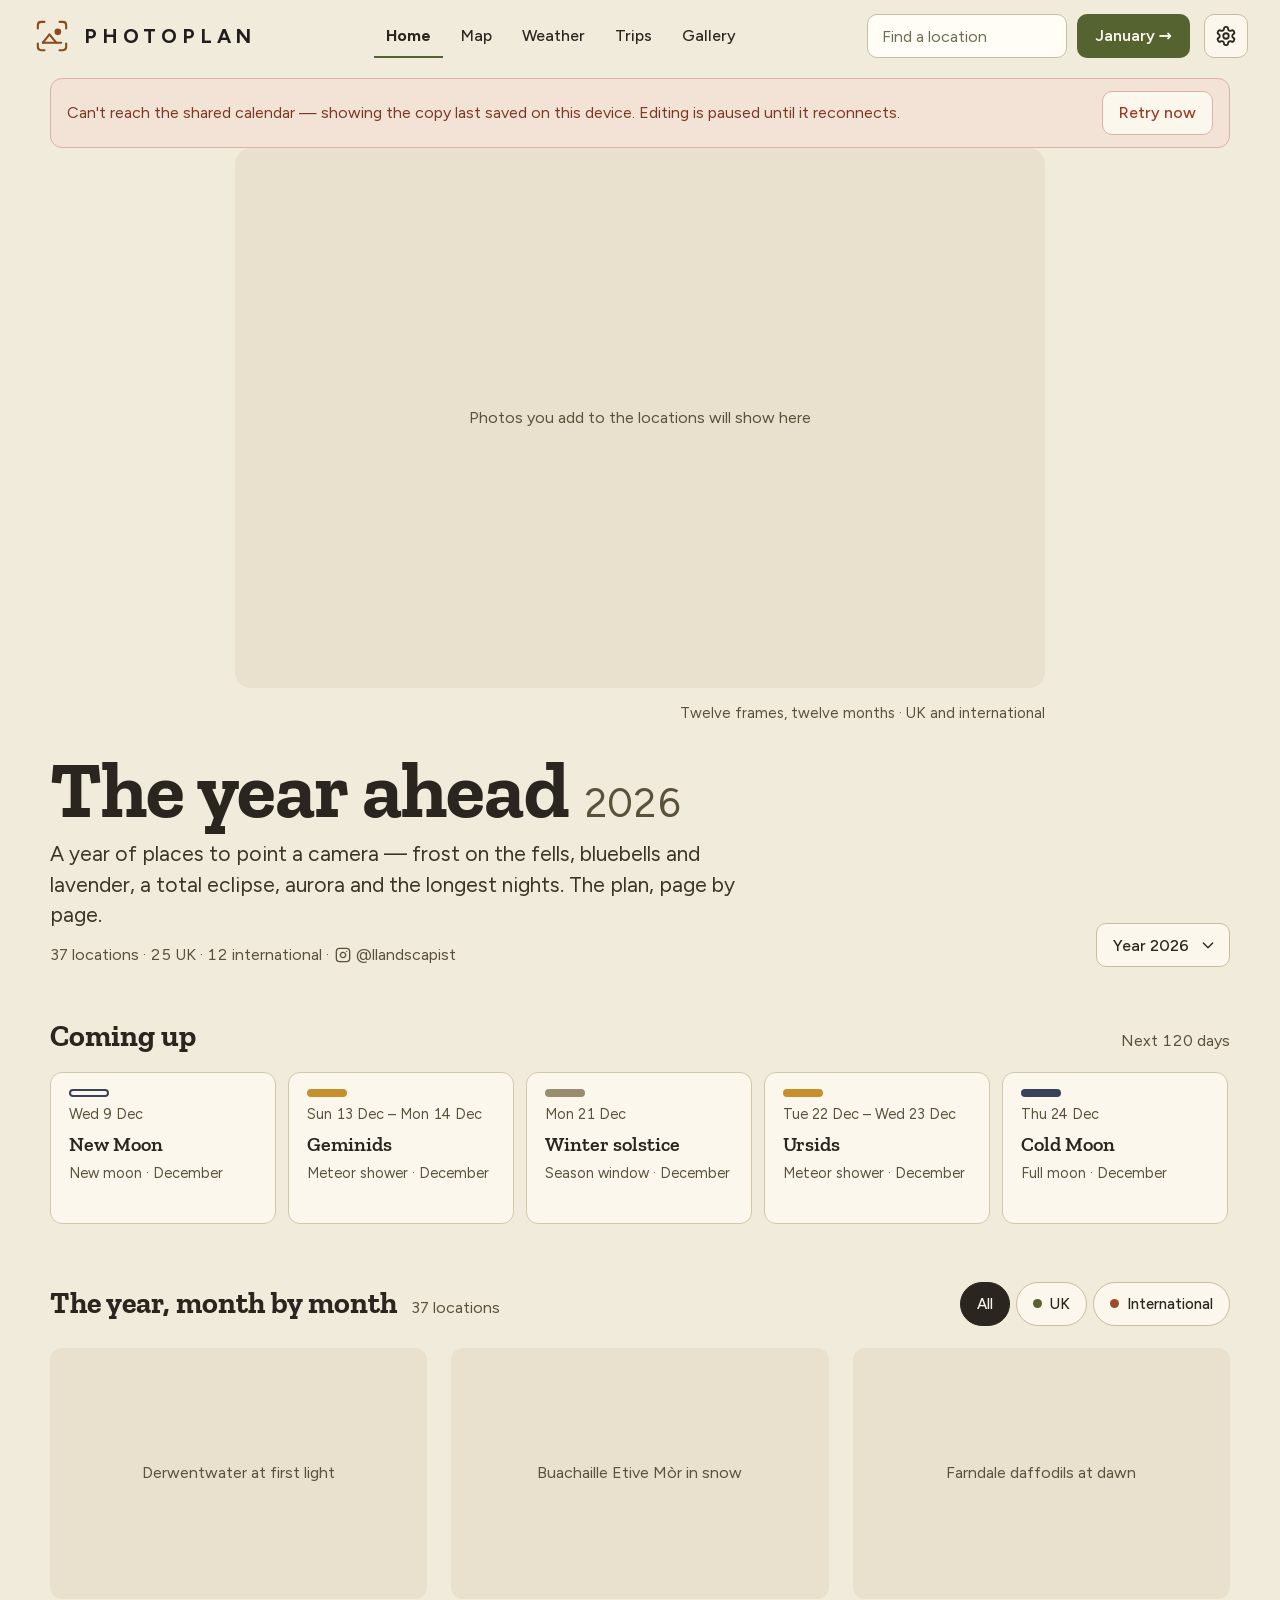
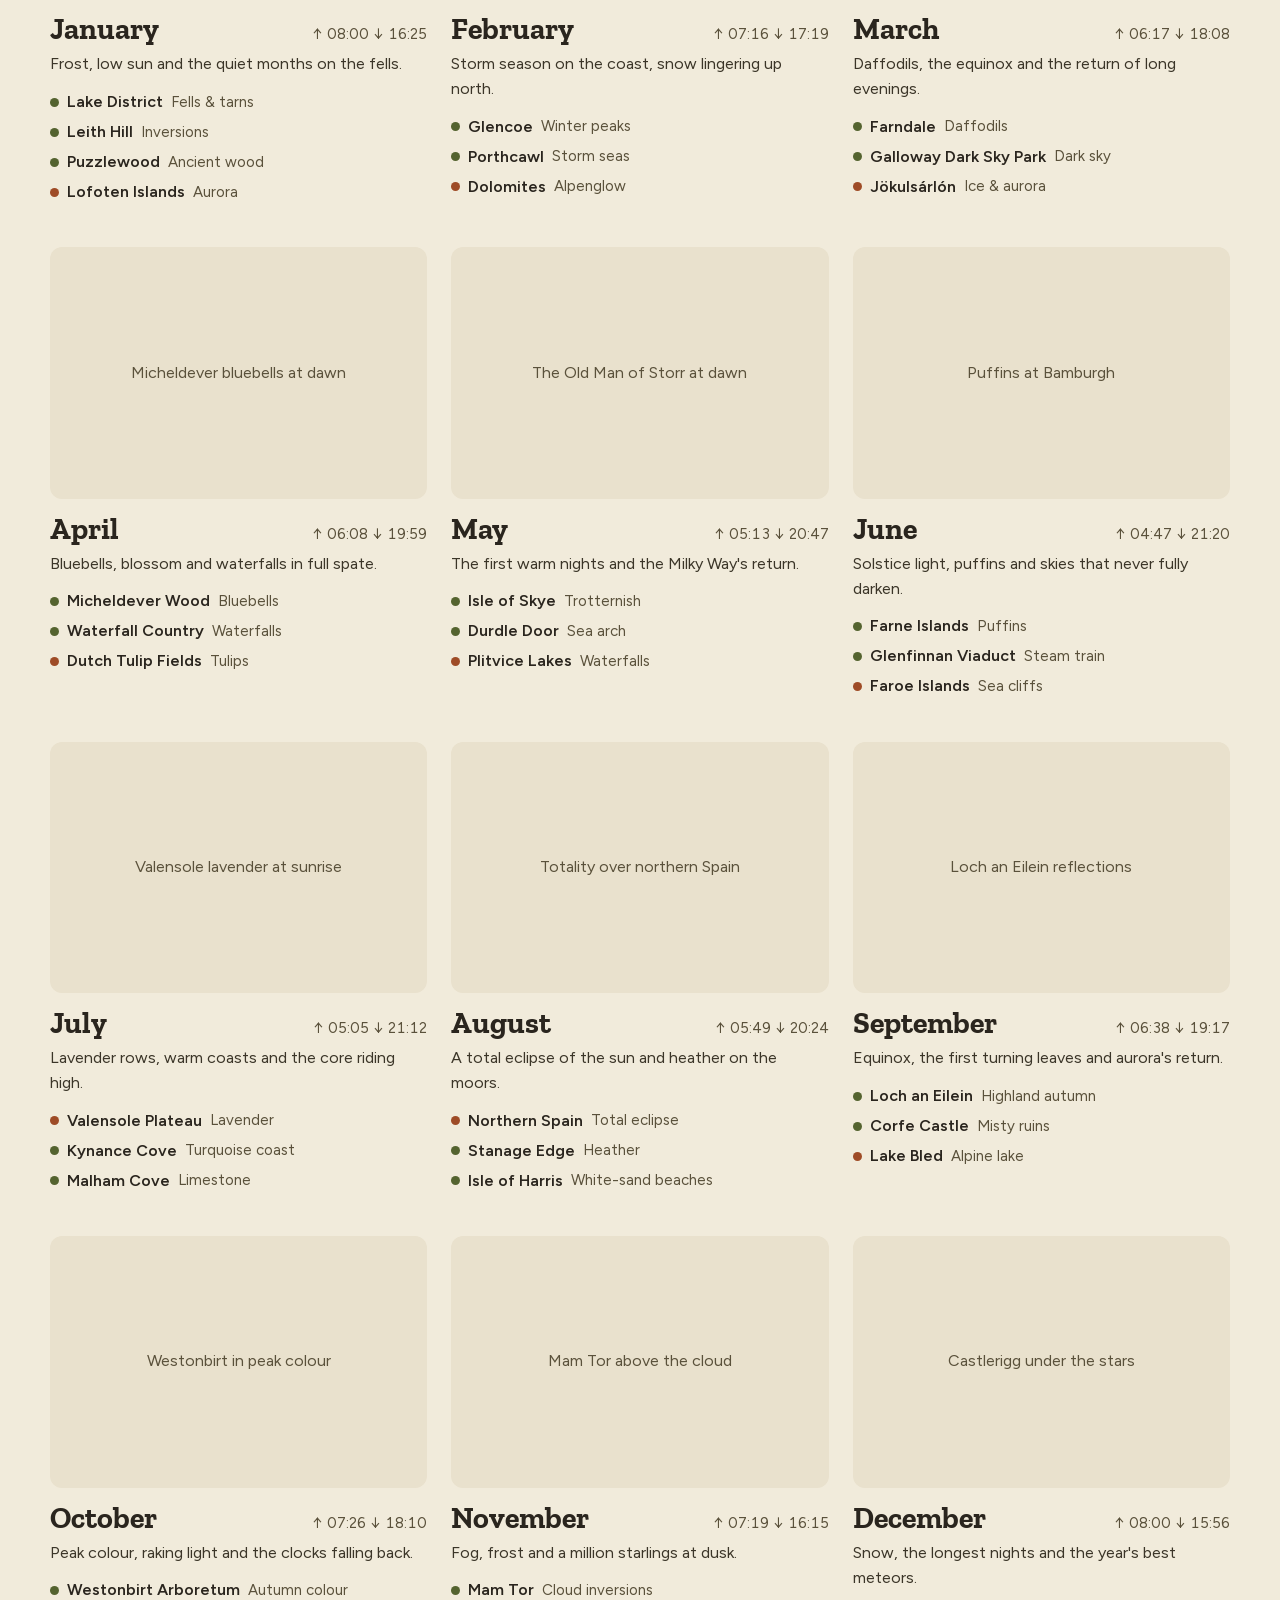
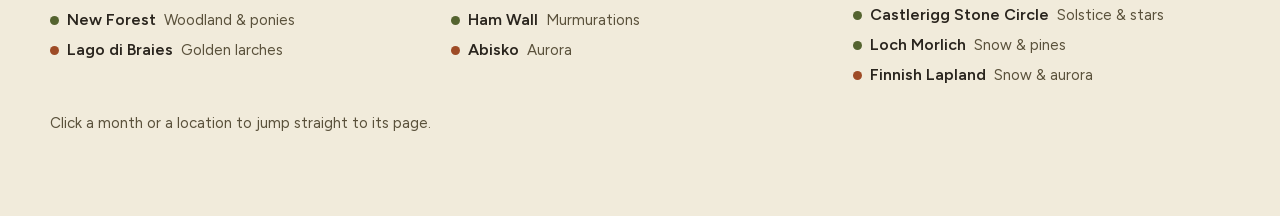
==== commit 8fdf995f: "Option D preview: second round of the owner's feedback - Hero photo: laptops and monitors now share " ====
--- a/next/index.html
+++ b/next/index.html
@@ -353,6 +353,7 @@
     .d-danger:hover { background: var(--danger) !important; border-color: var(--danger) !important; color: var(--paper) !important; }
     .d-reddanger:hover { filter: brightness(0.92); }
     .lb-btn:hover { border-color: var(--on-photo) !important; }
+    .lb-short-img { max-height: calc(100vh - 16px); max-height: calc(100dvh - 16px); }  /* the viewer on a phone held sideways: the photo fills the height */
     .lb-field::placeholder { color: var(--lb-ink-2); opacity: .8; }
     .lb-field:focus { outline: none; border-color: var(--on-photo) !important; }
     .d-round:hover { filter: brightness(0.94); }
@@ -461,6 +462,8 @@
     .print-sheet.last { break-after: auto; page-break-after: auto; }
     .sheet-box { height: calc(193mm * var(--sheet-scale, 1)); }
     .sheet-fixed { transform: scale(calc(1 / var(--sheet-scale, 1))); }
+    .sheet-badge { transform: scale(max(1, calc(0.6 / var(--sheet-scale, 1)))); }  /* a phone's index photos: a badge about 26px across */
+    .sheet-tag { transform: scale(max(1, calc(0.8 / var(--sheet-scale, 1)))); }   /* …and their "Large photo" tag at about 11px */
     .sheet-fixed-bar { width: calc(100% * var(--sheet-scale, 1)); transform: scale(calc(1 / var(--sheet-scale, 1))); transform-origin: 0 100%; }
     @page { size: A4 landscape; margin: 8mm; }
     @media print {
@@ -520,6 +523,25 @@
 function DIcon({ name, size = 22, style }) {
   return e('svg', { 'aria-hidden': 'true', width: size, height: size, viewBox: '0 0 24 24', style: { fill: 'none', stroke: 'currentColor', strokeWidth: 2, strokeLinecap: 'round', strokeLinejoin: 'round', flex: 'none', display: 'block', ...(style || {}) } },
     (D_ICONS[name] || []).map(([tag, props], i) => e(tag, { key: i, ...props })));
+}
+// The small symbol a bar-type event carries on the printed calendar and in
+// its key — drawn, not a font character. Keyed by the glyph in EVENT_STYLE:
+// ● full moon, ○ new moon, ✦ meteor, ◐ eclipse, ◉ photo op, ▲ trip, ◆ the
+// owner's own types.
+const GLYPH_ART = {
+  '●': [['circle', { cx: 12, cy: 12, r: 8, fill: 'currentColor', stroke: 'none' }]],
+  '○': [['circle', { cx: 12, cy: 12, r: 7 }]],
+  '✦': [['path', { d: 'M12 2.5l2.4 7.1 7.1 2.4-7.1 2.4-2.4 7.1-2.4-7.1L2.5 12l7.1-2.4z', fill: 'currentColor', stroke: 'none' }]],
+  '◐': [['circle', { cx: 12, cy: 12, r: 7 }], ['path', { d: 'M12 5a7 7 0 0 0 0 14z', fill: 'currentColor', stroke: 'none' }]],
+  '◉': [['circle', { cx: 12, cy: 12, r: 7 }], ['circle', { cx: 12, cy: 12, r: 3, fill: 'currentColor', stroke: 'none' }]],
+  '▲': [['path', { d: 'M12 4.5l8.5 15h-17z', fill: 'currentColor', stroke: 'none' }]],
+  '◆': [['path', { d: 'M12 3.5l8.5 8.5-8.5 8.5L3.5 12z', fill: 'currentColor', stroke: 'none' }]],
+};
+function GlyphIcon({ glyph, size = 12, style }) {
+  const art = GLYPH_ART[glyph];
+  if (!art) return null;
+  return e('svg', { 'aria-hidden': 'true', 'data-glyph': glyph, width: size, height: size, viewBox: '0 0 24 24', style: { flex: 'none', display: 'block', fill: 'none', stroke: 'currentColor', strokeWidth: 2.4, ...(style || {}) } },
+    art.map(([tag, props], i) => e(tag, { key: i, ...props })));
 }
 // The controls, as drawn: 44px high, 10px corners, no shadows.
 const D = {
@@ -898,10 +920,12 @@
 // "are we on a phone?". It re-renders whenever the viewport crosses 640px, and
 // components sprinkle small style overrides where isMobile is true — the
 // desktop layout is untouched.
-function useIsMobile() {
-  const [mobile, setMobile] = useState(() => window.matchMedia('(max-width: 640px)').matches);
+function useIsMobile() { return useMedia('(max-width: 640px)'); }
+// True while a media query matches (re-renders when that changes).
+function useMedia(query) {
+  const [mobile, setMobile] = useState(() => window.matchMedia(query).matches);
   useEffect(() => {
-    const mq = window.matchMedia('(max-width: 640px)');
+    const mq = window.matchMedia(query);
     const onChange = () => setMobile(mq.matches);
     if (mq.addEventListener) mq.addEventListener('change', onChange);
     else mq.addListener(onChange); // older Safari
@@ -976,7 +1000,7 @@
 // Each item is { key (unique), base (image name), caption }. It checks which
 // photos exist using the small thumbnails (fast), then shows the hero version of
 // whichever slide is current. Used for both the 2026 cover and each month's hero.
-function PhotoSlideshow({ items, boxStyle, intervalMs = 15000, epoch = 0, photoIndex, d = false, onCurrent, emptyText }) {
+function PhotoSlideshow({ items, boxStyle, figStyle, intervalMs = 15000, epoch = 0, photoIndex, d = false, onCurrent, emptyText }) {
   const focus = React.useContext(FocusCtx);
   const [keys, setKeys] = useState([]); // item keys that have a photo, in order
   const [pos, setPos] = useState(0);
@@ -1054,9 +1078,9 @@
   useEffect(() => { underRef.current = curD ? curD.base : null; }, [curD && curD.base]);
   if (d) {
     const img = { display: 'block', width: '100%', objectFit: 'cover', ...boxStyle };
-    if (!curD) return e('figure', { style: { margin: 0, position: 'relative', background: 'var(--slot)' } },
+    if (!curD) return e('figure', { style: { margin: 0, position: 'relative', background: 'var(--slot)', overflow: 'hidden', ...figStyle } },
       e('div', { style: { ...boxStyle, display: 'flex', alignItems: 'center', justifyContent: 'center', padding: '0 24px', textAlign: 'center', fontSize: 16, color: 'var(--ink-2)' } }, photoIndex === undefined ? '' : (emptyText || 'Photos you add will show here')));
-    return e('figure', { style: { margin: 0, position: 'relative', background: 'var(--ink)', overflow: 'hidden' } },
+    return e('figure', { style: { margin: 0, position: 'relative', background: 'var(--ink)', overflow: 'hidden', ...figStyle } },
       under && e('img', { key: 'u-' + under, src: Storage.photoUrl(under, epoch || undefined), alt: '', style: { ...img, position: 'absolute', left: 0, top: 0, height: '100%', ...focusStyle(focus.map, under) } }),
       e('img', { key: curD.base, className: 'slide-fade', src: Storage.photoUrl(curD.base, epoch || undefined), alt: curD.caption || '', style: { ...img, position: 'relative', ...focusStyle(focus.map, curD.base) } }),
       e(PhotoCredit, { pill: true, style: { right: 24, top: 18 } }),
@@ -3690,6 +3714,14 @@
 // default" button (`onSetDefault`) makes the spot on show the default.
 function WeatherView({ data, initialLocId, defaultLocId, onSetDefault, onOpenMonth, isMobile, action, hrefFor }) {
   const places = useMemo(() => data.flatMap((m, i) => m.locations.map(l => ({ loc: l, m, i, coords: coordsOf(l) })).filter(p => p.coords)), [data]);
+  // The picker lists each place once, A–Z: a spot that sits in several months
+  // (the same name) has one forecast, so it gets one line.
+  const spots = useMemo(() => {
+    const by = {};
+    places.forEach(p => { const k = normPlaceKey(p.loc.name) || p.loc.id; if (!by[k]) by[k] = { key: k, first: p, ids: [] }; by[k].ids.push(p.loc.id); });
+    return Object.keys(by).map(k => by[k]).sort((a, b) => a.first.loc.name.localeCompare(b.first.loc.name, 'en', { sensitivity: 'base' }));
+  }, [places]);
+  const spotOf = (id) => spots.find(sp => sp.ids.indexOf(id) !== -1) || null;
   const todayMonth = new Date().getMonth();
   const savedDefault = defaultLocId && places.some(p => p.loc.id === defaultLocId) ? defaultLocId : null;
   const defaultId = initialLocId || savedDefault || (places.find(p => p.i === todayMonth) || places[0] || { loc: {} }).loc.id;
@@ -3866,10 +3898,11 @@
         e('span', { style: sx('font-size: 15px; color: var(--ink-2)') }, 'Promising for'), flags.map(chip)));
   };
 
-  const isDefault = !!(sel && savedDefault === sel.loc.id);
-  const picker = e('select', { className: 'd-field', value: sel ? sel.loc.id : '', onChange: (ev) => { pickedRef.current = true; setSelId(ev.target.value); }, 'aria-label': 'Location for the forecast',
+  const selSpot = sel ? spotOf(sel.loc.id) : null, defSpot = savedDefault ? spotOf(savedDefault) : null;
+  const isDefault = !!(selSpot && defSpot && selSpot.key === defSpot.key);
+  const picker = e('select', { className: 'd-field', value: selSpot ? selSpot.key : '', onChange: (ev) => { const sp = spots.find(x => x.key === ev.target.value); if (sp) { pickedRef.current = true; setSelId(sp.first.loc.id); } }, 'aria-label': 'Location for the forecast',
     style: { ...D.field, padding: '0 12px', cursor: 'pointer', ...(isMobile ? { width: '100%' } : { minWidth: 240, maxWidth: '100%' }) } },
-    data.map((m, i) => { const ps = places.filter(p => p.i === i); return ps.length ? e('optgroup', { key: m.key, label: m.name }, ps.map(p => e('option', { key: p.loc.id, value: p.loc.id }, p.loc.name + (p.loc.id === savedDefault ? ' · default' : '')))) : null; }));
+    spots.map(sp => e('option', { key: sp.key, value: sp.key }, sp.first.loc.name + (defSpot && defSpot.key === sp.key ? ' · default' : ''))));
   // The owner's "Set default" makes the spot on show the one the page opens on
   // (marked "· default" in the list for everyone); on the default it clears it.
   const defaultBtn = onSetDefault && sel && (isDefault
@@ -4133,7 +4166,7 @@
   const closeCard = () => { setSelectedId(null); setHoveredId(null); };
   const MAP_H = isMobile ? '540px' : 'clamp(380px, 52vw, 660px)';
   // The pin's card: the photo, the place, a chip per month it is shot in and
-  // its status, the owner's Ticked-off box and a link to each month's page.
+  // its status, the owner's Visited box and a link to each month's page.
   // Beside the pin on a wide screen; docked along the foot of the map on a phone.
   const detailCard = () => {
     if (!activeLoc) return null;
@@ -4144,7 +4177,7 @@
       activeLoc.visited ? e('span', { style: sx('padding: 3px 10px; border-radius: 999px; background: var(--green-wash); color: var(--green-wash-ink)') }, 'Visited') : e('span', { style: sx('padding: 3px 10px; border-radius: 999px; background: var(--line-soft); color: var(--ink-body)') }, 'To visit'));
     const foot = e('div', { style: sx('display: flex; flex-wrap: wrap; align-items: center; justify-content: space-between; gap: 0 12px') },
       editMode && e('label', { style: sx('display: flex; align-items: center; gap: 10px; min-height: 44px; font-size: 16px; cursor: pointer') },
-        e('input', { type: 'checkbox', checked: !!activeLoc.visited, onChange: () => onToggleVisited(activeLoc.id), style: { width: 20, height: 20, margin: 0, accentColor: 'var(--green)', cursor: 'pointer' } }), 'Ticked off'),
+        e('input', { type: 'checkbox', checked: !!activeLoc.visited, onChange: () => onToggleVisited(activeLoc.id), style: { width: 20, height: 20, margin: 0, accentColor: 'var(--green)', cursor: 'pointer' } }), 'Visited'),
       readoutShoots.map(s => e('a', { key: s.mi, href: hrefFor ? hrefFor(s.mi, activeLoc.id) : '#', onClick: (ev) => { ev.preventDefault(); onOpenMonth(s.mi, activeLoc.id); }, title: 'Open ' + s.monthName + ' in the calendar', style: sx('display: inline-flex; align-items: center; min-height: 44px; font-weight: 600; font-size: 16px') }, 'Open ' + s.monthName + ' →')));
     const img = (st) => ph ? e('img', { src: ph.src, alt: '', style: { display: 'block', objectFit: 'cover', aspectRatio: '3 / 2', borderRadius: 10, ...st, ...(ph.pos || {}) } }) : null;
     const closeBtn = (st) => e('button', { type: 'button', className: 'd-round', onClick: closeCard, title: 'Close', 'aria-label': 'Close', style: { ...D.round, ...st } }, e(DIcon, { name: 'close', size: 20 }));
@@ -4178,9 +4211,9 @@
         e(Editable, { key: 'map-intro-' + introText, tag: 'p', className: 'd-edit', value: introText, onCommit: onEditIntro, title: 'Click to edit', style: { margin: 0, fontSize: isMobile ? 18 : 21, lineHeight: 1.45, color: 'var(--ink-body)' } })),
       e('div', { style: isMobile ? sx('flex: 1 1 100%; display: flex; flex-direction: column; gap: 12px') : sx('display: flex; flex-direction: column; align-items: flex-end; gap: 12px') },
         e('div', { style: { display: 'flex', flexDirection: 'column', gap: 6, ...(isMobile ? {} : { minWidth: 220 }), padding: '14px 18px', background: 'var(--paper)', border: '1px solid var(--line)', borderRadius: 12 } },
-          e('span', { style: sx('font-size: 15px; color: var(--ink-2)') }, 'Ticked off'),
+          e('span', { style: sx('font-size: 15px; color: var(--ink-2)') }, 'Visited'),
           e('span', { style: { fontWeight: 600, fontSize: isMobile ? 30 : 36, lineHeight: 1.1 } }, visitedCount + ' of ' + places.length),
-          e('div', { role: 'img', 'aria-label': visitedPct + ' ticked off', style: sx('height: 8px; border-radius: 4px; background: var(--map-land)') },
+          e('div', { role: 'img', 'aria-label': visitedPct + ' visited', style: sx('height: 8px; border-radius: 4px; background: var(--map-land)') },
             visitedCount > 0 && e('div', { style: { width: visitedPct, minWidth: 8, height: 8, borderRadius: 4, background: 'var(--green)' } }))))),
     // filters
     e('div', { style: isMobile ? sx('display: flex; flex-direction: column; gap: 14px; padding: 16px; background: var(--paper); border: 1px solid var(--line); border-radius: 16px; overflow: hidden') : sx('display: flex; flex-direction: column; gap: 10px; padding: 16px 18px; background: var(--paper); border: 1px solid var(--line); border-radius: 16px') },
@@ -4217,7 +4250,7 @@
         isReady && e('span', { style: { position: 'absolute', left: 16, ...(isMobile ? { top: 16 } : { bottom: 16 }), zIndex: 3, padding: '4px 12px', borderRadius: 999, background: 'var(--paper)', border: '1px solid var(--line)', fontSize: 15, color: 'var(--ink-body)' } }, 'Zoom ' + zoomK.toFixed(1) + '×' + (zoomK > 1 ? ' · drag to pan' : ''))),
       // hint + key
       e('div', { style: sx('display: flex; flex-wrap: wrap; align-items: center; justify-content: space-between; gap: 8px 24px; font-size: 15px; color: var(--ink-2)') },
-        e('span', null, isMobile ? 'Tap a pin for its details · pinch to zoom, drag to pan.' : ('Hover a pin for details · click to keep it open' + (editMode ? ', then tick it off.' : '.'))),
+        e('span', null, isMobile ? 'Tap a pin for its details · pinch to zoom, drag to pan.' : ('Hover a pin for details · click to keep it open' + (editMode ? ', then mark it visited.' : '.'))),
         e('div', { style: sx('display: flex; flex-wrap: wrap; align-items: center; gap: 8px 20px') },
           e('span', { style: sx('display: inline-flex; align-items: center; gap: 8px') }, mark({ background: 'var(--green)' }), 'Visited'),
           e('span', { style: sx('display: inline-flex; align-items: center; gap: 8px') }, mark({ border: '3px solid var(--green)', background: 'var(--paper)' }), 'To visit'),
@@ -4227,6 +4260,7 @@
 // ─── Main App ─────────────────────────────────────────────────────────────────
 function App() {
   const isMobile = useIsMobile();
+  const isShort = useMedia('(max-height: 520px) and (orientation: landscape)'); // a phone held sideways: the photo viewer's side-by-side form
   const [data, setData] = useState(() => migrateYearEvents(Storage.loadData() || makeData()));
   // Which year the calendar (grid + events) shows. A viewing preference, so it
   // stays local to the device rather than in the shared data.
@@ -4949,7 +4983,7 @@
   // The map page intro, stored the same way (the default adapts its hover/tap
   // wording to the device; an edited text is shown verbatim everywhere).
   const mapIntro = (data[0] && data[0].mapIntro != null) ? data[0].mapIntro
-    : "Every shoot in the calendar on one map — UK spots in green, the international trips in terracotta. Filter by region, month or whether you've ticked it off, then " + (isMobile ? 'tap' : 'hover') + ' a pin for the details.';
+    : "Every shoot in the calendar on one map — UK spots in green, the international trips in terracotta. Filter by region, month or whether you've visited, then " + (isMobile ? 'tap' : 'hover') + ' a pin for the details.';
   const editMapIntro = (t) => mutateData(d => { d[0].mapIntro = t; });
 
   // Star a location for the printable calendar: its photo fronts this month's
@@ -5073,7 +5107,7 @@
     data.forEach((m2, i) => m2.locations.forEach(loc => locPhotos(loc).forEach(p => {
       const base = slotBase(m2.key, loc.id, p.slot);
       if (photoIndex && !photoIndex.has(base + '-thumb')) return;
-      out.push({ key: base, base, i, month: m2, loc, slot: p.slot, year: (p.year || '').trim(), tags: p.tags || [], starred: m2.printLoc === loc.id, caption: photoCaption(loc, m2.name, p.year) });
+      out.push({ key: base, base, i, month: m2, loc, slot: p.slot, year: (p.year || '').trim(), tags: p.tags || [], text: (p.caption || '').trim(), starred: m2.printLoc === loc.id, caption: photoCaption(loc, m2.name, p.year) });
     })));
     return out;
   }, [data, photoIndex]);
@@ -5091,6 +5125,17 @@
       const list = locPhotos(loc).map(p => ({ ...p }));
       const p = list.find(x => x.slot === slot);
       if (p) { if (tags.length) p.tags = tags; else delete p.tags; loc.photos = list; }
+      break;
+    }
+  });
+  // A photo's own caption (loc.photos[i].caption): typed in the photo viewer,
+  // shown under the photo on the Gallery page. Empty text removes it.
+  const setPhotoCaption = (locId, slot, text) => mutateData(dd => {
+    for (const m2 of dd) {
+      const loc = m2.locations.find(l => l.id === locId); if (!loc) continue;
+      const list = locPhotos(loc).map(p => ({ ...p }));
+      const p = list.find(x => x.slot === slot);
+      if (p) { if (text) p.caption = text; else delete p.caption; loc.photos = list; }
       break;
     }
   });
@@ -5649,6 +5694,16 @@
         editMode && linkRow('Calendar backups', openBackups)
       ));
   };
+  // The hero photo on Home and the month pages. A phone: edge to edge, 3:2.
+  // Any wider window, laptop or monitor alike: the whole 3:2 photo — never
+  // cropped to a banner — inset with rounded corners and centred, as wide as
+  // the text column (1180px) but no taller than 60% of the window, so the
+  // page's title shows beneath it. (The owner's call: the drawn banner cut
+  // too much off a photo, and a photo filling a 32-inch monitor was too big.)
+  const HERO_W = 'max(90vh, 420px)';   // 3:2 at 60vh is 90vh wide
+  const heroLook = isMobile ? { boxStyle: { aspectRatio: '3 / 2' } }
+    : { boxStyle: { aspectRatio: '3 / 2' }, figStyle: { width: 'min(100% - 64px, 1180px, ' + HERO_W + ')', margin: '0 auto', borderRadius: 16 } };
+  const heroCapRow = isMobile ? {} : { alignSelf: 'center', width: 'min(100%, ' + HERO_W + ')' };   // the caption line keeps to the photo's width
   const renderTopBar = () => {
     const y = '#/' + viewYear;
     const links = [['home', 'Home', goToYear, ''], ['map', 'Map', goToMap, '/map'], ['weather', 'Weather', () => goToWeather(null), '/weather'], ['trips', 'Trips', () => goToTrips(null), '/trips'], ['gallery', 'Gallery', () => goToGallery(null), '/gallery']]
@@ -5707,8 +5762,12 @@
     // the usual packing list (what a new trip starts with): one item per line, saves on leaving the box
     const templateEditor = () => e('div', { style: col(8) },
       e('label', { style: col(6, { fontWeight: 600, fontSize: 15, color: 'var(--ink-2)' }) }, 'The usual packing list',
-        e('textarea', { autoFocus: true, className: 'd-field', defaultValue: template, 'aria-label': 'Usual packing list', onBlur: (ev) => { setPackingTemplate(ev.target.value); setTplEditing(false); }, onKeyDown: (ev) => { if (ev.key === 'Escape') setTplEditing(false); }, style: { ...D.field, maxWidth: 560, minHeight: 260, fontWeight: 400 } })),
+        e('textarea', { autoFocus: true, className: 'd-field', defaultValue: template, 'aria-label': 'Usual packing list', onBlur: (ev) => { if (ev.target.value !== template) setPackingTemplate(ev.target.value); }, onKeyDown: (ev) => { if (ev.key === 'Escape') setTplEditing(false); }, style: { ...D.field, maxWidth: 560, minHeight: 260, fontWeight: 400 } })),
       e('span', { style: sx('font-size: 15px; color: var(--ink-2)') }, 'What a new trip starts with · one item per line · saves when you click away'));
+    // …opened by a button on the first heading's row (the button closes it again)
+    const listBtn = editMode && e('button', { type: 'button', className: 'd-btn', onClick: () => setTplEditing(tplEditing ? false : 'page'), 'aria-expanded': tplEditing ? 'true' : 'false', title: 'The list every new trip starts with',
+      style: { ...D.btn, ...(isMobile ? { flex: '1 1 100%' } : { marginLeft: 'auto' }) } }, tplEditing ? 'Close the usual packing list' : 'Edit the usual packing list');
+    const listPanel = editMode && tplEditing && e('div', { style: { padding: isMobile ? '18px 16px' : '22px 24px', background: 'var(--paper)', border: '1px solid var(--line)', borderRadius: 16 } }, templateEditor());
 
     const tripCard = (t) => {
       const open = tripOpen === t.id;
@@ -5781,26 +5840,24 @@
         e('div', { style: isMobile ? sx('display: grid; grid-template-columns: repeat(3, minmax(0, 1fr)); gap: 8px') : sx('display: grid; grid-template-columns: repeat(auto-fit, minmax(min(190px, 100%), 1fr)); gap: 12px') },
           tile('Locations', locs.length), tile('Shots taken', shotsTotal ? shotsDone + ' of ' + shotsTotal : '—'), tile('Packed', packing.length ? packed + ' of ' + packing.length : '—')),
         e('div', { style: { display: 'grid', gridTemplateColumns: 'repeat(auto-fit, minmax(min(400px, 100%), 1fr))', gap: isMobile ? 28 : '32px 44px', paddingTop: isMobile ? 24 : 28, borderTop: '1px solid var(--line-soft)' } }, left, right),
-        editMode && tplEditing === t.id && templateEditor(),
-        editMode && e('div', { style: sx('display: flex; flex-wrap: wrap; align-items: center; justify-content: space-between; gap: 12px; padding-top: 24px; border-top: 1px solid var(--line-soft)') },
-          linkBtn('Edit the usual packing list', () => setTplEditing(tplEditing === t.id ? false : t.id)),
+        editMode && e('div', { style: sx('display: flex; flex-wrap: wrap; align-items: center; justify-content: flex-end; gap: 12px; padding-top: 24px; border-top: 1px solid var(--line-soft)') },
           e('button', { type: 'button', className: 'd-danger', onClick: () => deleteTrip(t.id), style: D.danger }, 'Delete trip')));
     };
 
-    const group = (title, list) => list.length > 0 && e('section', { key: title, 'aria-label': title, style: col(18) },
-      e('div', { style: sx('display: flex; flex-wrap: wrap; align-items: baseline; gap: 6px 14px') }, e('h2', { style: H2 }, title), e('span', { style: sx('font-size: 16px; color: var(--ink-2)') }, list.length + (list.length === 1 ? ' trip' : ' trips'))),
+    const group = (title, list, lead) => list.length > 0 && e('section', { key: title, 'aria-label': title, style: col(18) },
+      e('div', { style: sx('display: flex; flex-wrap: wrap; align-items: baseline; gap: 10px 14px') }, e('h2', { style: H2 }, title), e('span', { style: sx('font-size: 16px; color: var(--ink-2)') }, list.length + (list.length === 1 ? ' trip' : ' trips')), lead && listBtn),
+      lead && listPanel,
       list.map(tripCard));
-    const anyOpen = trips.some(t => t.id === tripOpen);
     return e('main', null, e('div', { style: { maxWidth: 1244, margin: '0 auto', padding: isMobile ? '18px 16px 48px' : '36px 32px 80px', display: 'flex', flexDirection: 'column', gap: isMobile ? 32 : 40 } },
       e('div', { style: sx('display: flex; flex-wrap: wrap; align-items: flex-end; justify-content: space-between; gap: 20px') },
         e('div', { style: sx('flex: 1 1 520px; min-width: 0; max-width: 720px; display: flex; flex-direction: column; gap: 12px') },
           e('h1', { style: { margin: 0, fontFamily: SLAB, fontWeight: 700, letterSpacing: '-0.01em', ...(isMobile ? { fontSize: 44, lineHeight: 1 } : { fontSize: 'clamp(44px, 6.6vw, 80px)', lineHeight: 0.95 }) } }, 'Trips'),
           e('p', { style: { margin: 0, fontSize: isMobile ? 18 : 21, lineHeight: 1.45, color: 'var(--ink-body)' } }, 'Planned outings — when, where, what to shoot and what to pack. Each trip also shows as a bar in the calendar and in the export.'),
           phoneAction({ height: 48 }))),
-      !trips.length && e('p', { style: quiet }, editMode ? 'No trips yet — “New trip” starts one with your usual packing list.' : 'No trips planned yet.'),
-      group('Coming up', ahead), group('Past trips', past),
-      // with no trip open, the usual packing list is still within reach
-      editMode && !anyOpen && (tplEditing === 'page' ? templateEditor() : e('div', null, linkBtn('Edit the usual packing list', () => setTplEditing('page'))))));
+      !trips.length && e('div', { style: sx('display: flex; flex-wrap: wrap; align-items: center; gap: 10px 14px') }, e('p', { style: quiet }, editMode ? 'No trips yet — “New trip” starts one with your usual packing list.' : 'No trips planned yet.'), listBtn),
+      !trips.length && listPanel,
+      // "Coming up" holds a trip under way (marked Now), the ones ahead and any without dates; "Past trips" the finished ones, latest first
+      group('Coming up', ahead, true), group('Past trips', past, !ahead.length)));
   };
 
   // ─── Gallery page ─────────────────────────────────────────────────────────
@@ -5865,6 +5922,8 @@
         e('img', { src: Storage.photoUrl(it.base + '-thumb', imgEpoch || undefined), srcSet: Storage.photoUrl(it.base + '-thumb', imgEpoch || undefined) + ' 500w, ' + Storage.photoUrl(it.base, imgEpoch || undefined) + ' 1600w', sizes: '(max-width: 640px) 100vw, 380px', alt: '', loading: 'lazy', onError: (ev) => { ev.currentTarget.style.visibility = 'hidden'; },
           style: { display: 'block', width: '100%', aspectRatio: '3 / 2', objectFit: 'cover', borderRadius: 12, background: 'var(--slot)', ...focusStyle(focusMap, it.base) } }),
         it.starred && e('span', { title: 'Fronts the printed month', style: sx('position: absolute; top: 12px; right: 12px; display: flex; align-items: center; justify-content: center; width: 34px; height: 34px; border-radius: 50%; background: var(--gold); color: var(--field)') }, e(DIcon, { name: 'star', size: 18, style: { fill: 'currentColor' } }))),
+      // the photo's own caption, directly under it
+      it.text && e('span', { 'data-photo-caption': 'tile', style: sx('margin-top: -4px; font-size: 16px; line-height: 1.45; color: var(--ink-body)') }, it.text),
       e('span', { style: sx('display: flex; flex-direction: column; gap: 2px') },
         e('span', { style: sx('display: flex; align-items: baseline; justify-content: space-between; gap: 10px') },
           e('span', { className: 'd-card-name', style: { fontFamily: SLAB, fontWeight: 700, fontSize: isMobile ? 24 : 26, lineHeight: 1.15, minWidth: 0 } }, it.loc.name),
@@ -5872,7 +5931,7 @@
         (it.tags.length > 0 || (it.loc.area || '').trim()) && e('span', { style: sx('font-size: 15px; color: var(--ink-2)') }, [(it.loc.area || '').trim(), it.tags.join(' · ')].filter(Boolean).join(' · '))));
 
     const regionChips = [chip(f.region === 'all', 'All', () => setF({ region: 'all' })), chip(f.region === 'uk', 'UK', () => setF({ region: 'uk' }), null, 'var(--green)'), chip(f.region === 'int', 'International', () => setF({ region: 'int' }), null, 'var(--terra)'),
-      chip(f.starred, 'Starred', () => setF({ starred: !f.starred }), 'Photos that front a printed month'), chip(f.visited, 'Visited', () => setF({ visited: !f.visited }), 'Locations ticked as done')];
+      chip(f.starred, 'Starred', () => setF({ starred: !f.starred }), 'Photos that front a printed month'), chip(f.visited, 'Visited', () => setF({ visited: !f.visited }), 'Locations you have visited')];
     const selects = [
       e(React.Fragment, { key: 'g' }, selCtl(galleryGroup, setGalleryGroup, GROUP_OPTS, 'Group by')),
       allYears.length > 0 && e(React.Fragment, { key: 'y' }, selCtl(f.year, (v) => setF({ year: v }), [['', 'All years']].concat(allYears.map(y => [y, "'" + y])), 'Year')),
@@ -5961,55 +6020,88 @@
 
   // ─── Lightbox ─────────────────────────────────────────────────────────────
   // One photo full-size over the page, with ‹ › through the list it came
-  // from (arrow keys too), the caption and meta, a way to its brief, and for
-  // the owner the photo's tags and the print star.
+  // from (arrow keys too), the place and meta, the photo's own caption, a way
+  // to its brief, and for the owner the caption and tags fields and the print
+  // star. A phone held sideways gets a side-by-side form (isShort).
   const renderLightbox = () => {
     if (!lightbox) return null;
     const stale = lightbox.items[lightbox.idx];
     if (!stale) return null;
-    const it = galleryItems.find(x => x.key === stale.key) || stale; // live tags / star
+    const it = galleryItems.find(x => x.key === stale.key) || stale; // live tags / star / caption
     const close = () => setLightbox(null);
     const go = (d) => setLightbox(lb => lb && ({ ...lb, idx: (lb.idx + d + lb.items.length) % lb.items.length }));
     const many = lightbox.items.length > 1;
     const glass = (size, extra) => ({ display: 'inline-flex', alignItems: 'center', justifyContent: 'center', flex: '0 0 ' + size + 'px', width: size, height: size, padding: 0, borderRadius: '50%', background: 'var(--lb-glass-12)', border: '1px solid var(--lb-glass-40)', color: 'var(--on-photo)', fontFamily: 'inherit', cursor: 'pointer', ...(extra || {}) });
     const stop = (fn) => (ev) => { ev.stopPropagation(); fn(); };
+    const hold = (ev) => ev.stopPropagation();
     const meta = [it.month.name.slice(0, 3) + (it.year ? " '" + it.year : ''), [(it.loc.area || '').trim(), (it.loc.country || '').trim()].filter(Boolean).join(', '), (it.loc.tag || '').trim()].filter(Boolean).join(' · ');
+    // The pieces both layouts are made of.
+    const counter = e('span', { style: sx('font-size: 16px; color: var(--lb-ink-2)') }, many ? (lightbox.idx + 1) + ' of ' + lightbox.items.length : '');
+    const iBtn = (extra) => e('button', { type: 'button', className: 'lb-btn', onClick: stop(() => setLbBare(b => !b)), 'aria-label': lbBare ? 'Show the details' : 'Hide the details', 'aria-pressed': lbBare ? 'true' : 'false', title: (lbBare ? 'Show the details' : 'Hide the details — just the photo') + ' (i)', style: glass(44, { fontWeight: 600, fontSize: 17, opacity: lbBare ? .7 : 1, ...(extra || {}) }) }, 'i');
+    const xBtn = (extra) => e('button', { type: 'button', className: 'lb-btn', onClick: stop(close), 'aria-label': 'Close the photo viewer', title: 'Close', style: glass(44, extra) }, e(DIcon, { name: 'close', size: 20 }));
+    const fieldLook = { height: 44, boxSizing: 'border-box', padding: '0 12px', background: 'var(--lb-field)', border: '1px solid var(--lb-glass-40)', borderRadius: 10, color: 'var(--on-photo)', fontFamily: 'inherit', fontSize: 16 };
+    const labelLook = sx('display: flex; flex-direction: column; gap: 4px; min-width: 0; font-size: 15px; color: var(--lb-ink-2)');
+    const enterBlurs = (ev) => { if (ev.key === 'Enter') { ev.preventDefault(); ev.target.blur(); } ev.stopPropagation(); };
+    // the photo's own caption: a line of the owner's, typed here and shown under the photo on the Gallery page
+    const capText = (extra) => !editMode && it.text ? e('span', { 'data-photo-caption': 'viewer', style: { ...sx('font-size: 17px; line-height: 1.45'), ...(extra || {}) } }, it.text) : null;
+    const capInput = (extra) => editMode && e('label', { style: { ...labelLook, ...(extra || {}) } }, 'Caption',
+      e('input', { key: 'cap-' + it.key, type: 'text', className: 'lb-field', defaultValue: it.text || '', maxLength: 240, placeholder: 'A line about this photo — shown under it in the Gallery', 'aria-label': 'Photo caption',
+        onBlur: (ev) => { const next = ev.target.value.trim(); if (next !== (it.text || '')) setPhotoCaption(it.loc.id, it.slot, next); }, onKeyDown: enterBlurs, style: { ...fieldLook, width: '100%' } }));
+    const tagChips = !editMode && it.tags.length > 0 ? e('span', { style: sx('display: flex; flex-wrap: wrap; gap: 6px; margin-top: 6px') }, it.tags.map(t => e('span', { key: t, style: sx('padding: 2px 10px; border-radius: 999px; background: var(--lb-glass-12); font-size: 15px') }, t))) : null;
+    const tagsInput = (width) => editMode && e('label', { style: labelLook }, 'Tags',
+      e('input', { key: 'tags-' + it.key, type: 'text', className: 'lb-field', defaultValue: it.tags.join(', '), placeholder: 'portfolio, dawn…', 'aria-label': 'Photo tags, comma-separated',
+        onBlur: (ev) => { const next = parseTags(ev.target.value); if (next.join('|') !== it.tags.join('|')) setPhotoTags(it.loc.id, it.slot, next); }, onKeyDown: enterBlurs, style: { ...fieldLook, width } }));
+    const starBtn = editMode && e('button', { type: 'button', className: 'lb-btn', onClick: () => togglePrintStarIn(it.i, it.loc.id), 'aria-pressed': it.starred ? 'true' : 'false', title: it.starred ? 'Starred — this location fronts the printed month (click to unstar)' : 'Star — use this location on the printed month',
+      style: { display: 'inline-flex', alignItems: 'center', gap: 8, height: 44, padding: '0 16px', borderRadius: 10, fontFamily: 'inherit', fontWeight: 600, fontSize: 16, cursor: 'pointer', ...(it.starred ? { background: 'var(--gold)', border: '1px solid var(--gold)', color: 'var(--lb-ground)' } : { background: 'var(--lb-glass-12)', border: '1px solid var(--lb-glass-40)', color: 'var(--on-photo)' }) } },
+      e(DIcon, { name: 'star', size: 18, style: it.starred ? { fill: 'currentColor' } : null }), it.starred ? 'Starred' : 'Star');
+    const briefLink = e('a', { href: '#/' + viewYear + '/' + it.month.key + '/' + it.loc.id, onClick: (ev) => { ev.preventDefault(); close(); goToMonth(it.i, it.loc.id); }, style: { display: 'inline-flex', alignItems: 'center', minHeight: 44, fontWeight: 600, fontSize: 16, color: 'var(--lb-link)' } }, 'Open brief →');
+    const photo = (imgProps) => e('div', { onClick: hold, style: { position: 'relative', display: 'flex', maxWidth: '100%', maxHeight: '100%' } },
+      e('img', { key: it.base, src: Storage.photoUrl(it.base, imgEpoch || undefined), alt: it.caption, ...imgProps }),
+      e(PhotoCredit, { pill: true, style: { right: 12, bottom: 10 } }));
+    const shell = { position: 'fixed', left: 0, top: 0, right: 0, bottom: 0, zIndex: 60, boxSizing: 'border-box', display: 'flex', background: 'var(--lb-ground)', color: 'var(--on-photo)' };
+
+    // A phone held sideways (a short, wide window): the photo takes the whole
+    // height and the details sit in a column beside it, so nothing is pushed
+    // off the top; "bare" gives the photo the width as well.
+    if (isShort) {
+      const veil = { background: 'var(--lb-veil)' };
+      const edge = (dir, label) => many && e('button', { type: 'button', className: 'lb-btn', onClick: stop(() => go(dir)), 'aria-label': label, title: label, style: glass(44, { position: 'absolute', top: '50%', marginTop: -22, zIndex: 2, ...(dir < 0 ? { left: 0 } : { right: 0 }), ...veil }) }, e(DIcon, { name: dir < 0 ? 'chevL' : 'chevR', size: 22 }));
+      return e('div', { onClick: close, role: 'dialog', 'aria-modal': 'true', 'aria-label': it.caption, style: { ...shell, gap: 12, padding: '8px max(12px, env(safe-area-inset-right, 0px)) 8px max(12px, env(safe-area-inset-left, 0px))', fontSize: 16, lineHeight: 1.45 } },
+        e('div', { style: { position: 'relative', flex: '1 1 0', minWidth: 0, display: 'flex', alignItems: 'center', justifyContent: 'center' } },
+          photo({ className: 'lb-short-img', style: { display: 'block', maxWidth: '100%', objectFit: 'contain', borderRadius: 8 } }),
+          edge(-1, 'Previous photo'), edge(1, 'Next photo'),
+          lbBare && e('div', { style: sx('position: absolute; right: 0; top: 0; z-index: 3; display: flex; gap: 8px') }, iBtn(veil), xBtn(veil))),
+        !lbBare && e('div', { onClick: hold, style: sx('flex: 0 0 250px; min-width: 0; overflow-y: auto; display: flex; flex-direction: column; gap: 10px; padding-bottom: 4px') },
+          e('div', { style: sx('display: flex; align-items: center; justify-content: space-between; gap: 8px') }, counter, e('div', { style: sx('display: flex; gap: 8px') }, iBtn(), xBtn())),
+          e('span', { style: { fontFamily: SLAB, fontWeight: 700, fontSize: 22, lineHeight: 1.15 } }, it.loc.name),
+          e('span', { style: sx('font-size: 15px; color: var(--lb-ink-2)') }, meta),
+          capText({ marginTop: 4 }), tagChips, capInput(), tagsInput('100%'),
+          e('div', { style: sx('display: flex; flex-wrap: wrap; align-items: center; gap: 8px 12px') }, starBtn, briefLink)));
+    }
+
     // The image box keeps a fixed height, so the caption never jumps while the
     // next photo is still loading; "bare" (the i button) drops the caption and
     // gives the photo the height instead.
     const boxH = lbBare ? (isMobile ? '78vh' : '82vh') : (isMobile ? '52vh' : '64vh');
     const arrow = (dir, label) => many && e('button', { type: 'button', className: 'lb-btn', onClick: stop(() => go(dir)), 'aria-label': label, title: label, style: isMobile ? glass(44, { position: 'absolute', top: '50%', marginTop: -22, zIndex: 2, ...(dir < 0 ? { left: 6 } : { right: 6 }), background: 'var(--lb-veil)' }) : glass(48) }, e(DIcon, { name: dir < 0 ? 'chevL' : 'chevR', size: 22 }));
-    return e('div', { onClick: close, role: 'dialog', 'aria-modal': 'true', 'aria-label': it.caption, style: { position: 'fixed', left: 0, top: 0, right: 0, bottom: 0, zIndex: 60, overflowY: 'auto', boxSizing: 'border-box', display: 'flex', flexDirection: 'column', gap: 16, padding: isMobile ? '12px 12px 24px' : '20px 24px 36px', background: 'var(--lb-ground)', color: 'var(--on-photo)', fontSize: 17, lineHeight: 1.5 } },
+    return e('div', { onClick: close, role: 'dialog', 'aria-modal': 'true', 'aria-label': it.caption, style: { ...shell, overflowY: 'auto', flexDirection: 'column', gap: 16, padding: isMobile ? '12px 12px 24px' : '20px 24px 36px', fontSize: 17, lineHeight: 1.5 } },
       // counter, then the details switch and close
-      e('div', { style: sx('display: flex; align-items: center; justify-content: space-between; gap: 12px') },
-        e('span', { style: sx('font-size: 16px; color: var(--lb-ink-2)') }, many ? (lightbox.idx + 1) + ' of ' + lightbox.items.length : ''),
-        e('div', { style: sx('display: flex; gap: 8px') },
-          e('button', { type: 'button', className: 'lb-btn', onClick: stop(() => setLbBare(b => !b)), 'aria-label': lbBare ? 'Show the details' : 'Hide the details', 'aria-pressed': lbBare ? 'true' : 'false', title: (lbBare ? 'Show the details' : 'Hide the details — just the photo') + ' (i)', style: glass(44, { fontWeight: 600, fontSize: 17, opacity: lbBare ? .7 : 1 }) }, 'i'),
-          e('button', { type: 'button', className: 'lb-btn', onClick: close, 'aria-label': 'Close the photo viewer', title: 'Close', style: glass(44) }, e(DIcon, { name: 'close', size: 20 })))),
+      e('div', { style: sx('display: flex; align-items: center; justify-content: space-between; gap: 12px') }, counter, e('div', { style: sx('display: flex; gap: 8px') }, iBtn(), xBtn())),
       // the photo between its arrows
       e('div', { style: { position: 'relative', display: 'flex', alignItems: 'center', justifyContent: 'center', gap: 16 } },
         arrow(-1, 'Previous photo'),
-        e('div', { onClick: (ev) => ev.stopPropagation(), style: { flex: '0 1 calc(' + boxH + ' * 1.5)', minWidth: 0, height: boxH, display: 'flex', alignItems: 'center', justifyContent: 'center' } }, // as wide as a 3:2 photo at this height, so the arrows sit beside it and never move
-          e('div', { style: { position: 'relative', display: 'flex', maxWidth: '100%', maxHeight: '100%' } },
-            e('img', { key: it.base, src: Storage.photoUrl(it.base, imgEpoch || undefined), alt: it.caption, style: { display: 'block', maxWidth: '100%', maxHeight: boxH, objectFit: 'contain', borderRadius: 10 } }),
-            e(PhotoCredit, { pill: true, style: { right: 12, bottom: 10 } }))),
+        e('div', { onClick: hold, style: { flex: '0 1 calc(' + boxH + ' * 1.5)', minWidth: 0, height: boxH, display: 'flex', alignItems: 'center', justifyContent: 'center' } }, // as wide as a 3:2 photo at this height, so the arrows sit beside it and never move
+          photo({ style: { display: 'block', maxWidth: '100%', maxHeight: boxH, objectFit: 'contain', borderRadius: 10 } })),
         arrow(1, 'Next photo')),
-      // caption: the place, its details, then tags, the star and the way to its brief
-      !lbBare && e('div', { onClick: (ev) => ev.stopPropagation(), style: sx('width: 100%; max-width: 900px; margin: 0 auto; display: flex; flex-wrap: wrap; align-items: flex-end; justify-content: space-between; gap: 14px 24px') },
+      // the place, its details and the photo's caption; then tags, the star and the way to its brief
+      !lbBare && e('div', { onClick: hold, style: sx('width: 100%; max-width: 900px; margin: 0 auto; display: flex; flex-wrap: wrap; align-items: flex-end; justify-content: space-between; gap: 14px 24px') },
+        capText({ flex: '1 1 100%' }),   // directly under the photo, ahead of the place's name
         e('div', { style: sx('display: flex; flex-direction: column; gap: 2px; min-width: 0') },
           e('span', { style: { fontFamily: SLAB, fontWeight: 700, fontSize: isMobile ? 26 : 30, lineHeight: 1.15 } }, it.loc.name),
           e('span', { style: sx('font-size: 16px; color: var(--lb-ink-2)') }, meta),
-          !editMode && it.tags.length > 0 && e('span', { style: sx('display: flex; flex-wrap: wrap; gap: 6px; margin-top: 6px') }, it.tags.map(t => e('span', { key: t, style: sx('padding: 2px 10px; border-radius: 999px; background: var(--lb-glass-12); font-size: 15px') }, t)))),
-        e('div', { style: sx('display: flex; flex-wrap: wrap; align-items: flex-end; gap: 10px 12px') },
-          editMode && e('label', { style: sx('display: flex; flex-direction: column; gap: 4px; font-size: 15px; color: var(--lb-ink-2)') }, 'Tags',
-            e('input', { key: 'tags-' + it.key, type: 'text', className: 'lb-field', defaultValue: it.tags.join(', '), placeholder: 'portfolio, dawn…', 'aria-label': 'Photo tags, comma-separated',
-              onBlur: (ev) => { const next = parseTags(ev.target.value); if (next.join('|') !== it.tags.join('|')) setPhotoTags(it.loc.id, it.slot, next); },
-              onKeyDown: (ev) => { if (ev.key === 'Enter') { ev.preventDefault(); ev.target.blur(); } ev.stopPropagation(); },
-              style: { width: isMobile ? 160 : 200, height: 44, boxSizing: 'border-box', padding: '0 12px', background: 'var(--lb-field)', border: '1px solid var(--lb-glass-40)', borderRadius: 10, color: 'var(--on-photo)', fontFamily: 'inherit', fontSize: 16 } })),
-          editMode && e('button', { type: 'button', className: 'lb-btn', onClick: () => togglePrintStarIn(it.i, it.loc.id), 'aria-pressed': it.starred ? 'true' : 'false', title: it.starred ? 'Starred — this location fronts the printed month (click to unstar)' : 'Star — use this location on the printed month',
-            style: { display: 'inline-flex', alignItems: 'center', gap: 8, height: 44, padding: '0 16px', borderRadius: 10, fontFamily: 'inherit', fontWeight: 600, fontSize: 16, cursor: 'pointer', ...(it.starred ? { background: 'var(--gold)', border: '1px solid var(--gold)', color: 'var(--lb-ground)' } : { background: 'var(--lb-glass-12)', border: '1px solid var(--lb-glass-40)', color: 'var(--on-photo)' }) } },
-            e(DIcon, { name: 'star', size: 18, style: it.starred ? { fill: 'currentColor' } : null }), it.starred ? 'Starred' : 'Star'),
-          e('a', { href: '#/' + viewYear + '/' + it.month.key + '/' + it.loc.id, onClick: (ev) => { ev.preventDefault(); close(); goToMonth(it.i, it.loc.id); }, style: { display: 'inline-flex', alignItems: 'center', minHeight: 44, fontWeight: 600, fontSize: 16, color: 'var(--lb-link)' } }, 'Open brief →'))));
+          tagChips),
+        e('div', { style: sx('display: flex; flex-wrap: wrap; align-items: flex-end; gap: 10px 12px') }, tagsInput(isMobile ? 160 : 200), starBtn, briefLink),
+        capInput({ flex: '1 1 100%' })));
   };
 
   // ─── Trip pop-up ──────────────────────────────────────────────────────────
@@ -6090,7 +6182,7 @@
     const openMonth = (i, locId) => (ev) => { ev.preventDefault(); goToMonth(i, locId || null); };
 
     const header = e('div', { style: sx('display: flex; flex-direction: column; gap: 26px') },
-      e('div', { style: sx('display: flex; flex-wrap: wrap; justify-content: space-between; gap: 4px 20px; min-height: 23px; font-size: 15px; color: var(--ink-2)') },
+      e('div', { 'data-hero-cap': '1', style: { ...sx('display: flex; flex-wrap: wrap; justify-content: space-between; gap: 4px 20px; min-height: 23px; font-size: 15px; color: var(--ink-2)'), ...heroCapRow } },
         e('span', null, heroCap), e('span', null, 'Twelve frames, twelve months · UK and international')),
       e('div', { style: sx('display: flex; flex-wrap: wrap; align-items: flex-end; justify-content: space-between; gap: 24px') },
         e('div', { style: sx('flex: 1 1 520px; min-width: 0; max-width: 720px; display: flex; flex-direction: column; gap: 12px') },
@@ -6167,7 +6259,7 @@
 
     return e('main', null,
       e(PhotoSlideshow, { d: true, photoIndex, epoch: imgEpoch, intervalMs: 15000, onCurrent: setHeroCap,
-        boxStyle: isMobile ? { aspectRatio: '3 / 2' } : { height: 'clamp(320px, 46vw, 600px)' },
+        ...heroLook,
         emptyText: 'Photos you add to the locations will show here',
         // every photo of every location, extras included, each with its own year
         items: data.flatMap(m => m.locations.flatMap(loc => locPhotos(loc).map(p => ({ key: m.key + '-' + loc.id + ':' + p.slot, base: slotBase(m.key, loc.id, p.slot), caption: photoCaption(loc, m.name, p.year) })))) }),
@@ -6320,7 +6412,7 @@
       style: { appearance: 'none', WebkitAppearance: 'none', MozAppearance: 'none', minHeight: 44, margin: '-12px 0', padding: 0, background: 'none', border: 0, borderRadius: 6, fontFamily: "'Figtree', system-ui, sans-serif", fontWeight: 400, fontSize: '0.5em', letterSpacing: 0, color: 'var(--ink-2)', cursor: 'pointer' } },
       YEARS.map(y => e('option', { key: y, value: y }, String(y))));
     const header = e('div', { style: sx('display: flex; flex-direction: column; gap: 26px') },
-      e('span', { style: sx('min-height: 23px; font-size: 15px; color: var(--ink-2)') }, heroCap),
+      e('span', { 'data-hero-cap': '1', style: { ...sx('min-height: 23px; font-size: 15px; color: var(--ink-2)'), ...heroCapRow } }, heroCap),
       e('div', { style: sx('display: flex; flex-wrap: wrap; align-items: flex-end; justify-content: space-between; gap: 20px') },
         e('div', { style: sx('display: flex; flex-direction: column; gap: 10px; min-width: 0') },
           e('h1', { style: { margin: 0, fontFamily: SLAB, fontWeight: 700, fontSize: 'clamp(44px, 6.6vw, 80px)', lineHeight: 0.95, letterSpacing: '-0.01em' } }, month.name + ' ', yearSel),
@@ -6356,7 +6448,7 @@
           e('span', { className: 'd-card-name', style: { fontFamily: SLAB, fontWeight: 700, fontSize: 28, lineHeight: 1.15 } }, l.name),
           e('span', { style: sx('font-size: 16px; color: var(--ink-2)') }, [l.tag, l.where].filter(Boolean).join(' · ')),
           e('span', { style: sx('display: flex; flex-wrap: wrap; gap: 6px; margin-top: 6px; font-weight: 500; font-size: 14px') },
-            l.done ? e('span', { style: chipS('var(--green-wash)', 'var(--green-wash-ink)') }, 'Done') : e('span', { style: chipS('var(--line-soft)', 'var(--ink-body)') }, 'To shoot'),
+            l.done ? e('span', { style: chipS('var(--green-wash)', 'var(--green-wash-ink)') }, 'Visited') : e('span', { style: chipS('var(--line-soft)', 'var(--ink-body)') }, 'To visit'),
             op && e('span', { style: chipS('var(--ink)', 'var(--paper)') }, 'Photo op ' + dateOf(op.s, { weekday: 'short', day: 'numeric', month: 'short' })))));
     };
     const pill = (k, label, dotColor) => e('button', { key: k, type: 'button', className: locFilter === k ? undefined : 'd-chipbtn', onClick: () => setLocFilter(k), 'aria-pressed': locFilter === k ? 'true' : 'false', style: locFilter === k ? D.pillOn : D.pill },
@@ -6388,8 +6480,8 @@
             : e('span', { style: sx('font-size: 17px; color: var(--ink-2)') }, [sel.tag, sel.where, regionName].filter(Boolean).join(' · '))),
         e('div', { style: sx('display: flex; flex-wrap: wrap; align-items: center; gap: 8px') },
           editMode && (sel.done
-            ? e('button', { type: 'button', className: 'd-primary', onClick: () => toggleDone(sel.id), 'aria-pressed': 'true', title: 'Completed — click to mark as not done', style: D.primary }, 'Completed')
-            : e('button', { type: 'button', className: 'd-btn', onClick: () => toggleDone(sel.id), 'aria-pressed': 'false', title: 'Mark this location as done', style: { ...D.btn, padding: '0 18px', fontWeight: 600 } }, 'Mark complete')),
+            ? e('button', { type: 'button', className: 'd-primary', onClick: () => toggleDone(sel.id), 'aria-pressed': 'true', title: 'Visited — click to mark as not visited', style: D.primary }, 'Visited')
+            : e('button', { type: 'button', className: 'd-btn', onClick: () => toggleDone(sel.id), 'aria-pressed': 'false', title: 'Mark this location as visited', style: { ...D.btn, padding: '0 18px', fontWeight: 600 } }, 'Mark as visited')),
           editMode && e('button', { type: 'button', className: 'd-btn', onClick: () => schedulePhotoOp(sel.id), title: 'Schedule a photo op here this month', style: { ...D.btn, padding: '0 18px', fontWeight: 600 } }, isMobile ? 'Photo op' : 'Schedule photo op'),
           iconBtn('close', 'Close the location brief', () => setSelectedLoc(null))));
 
@@ -6566,7 +6658,7 @@
 
     return e('main', null,
       e(PhotoSlideshow, { d: true, photoIndex, epoch: imgEpoch, intervalMs: 15000, onCurrent: setHeroCap,
-        boxStyle: isMobile ? { aspectRatio: '3 / 2' } : { height: 'clamp(320px, 46vw, 600px)' },
+        ...heroLook,
         emptyText: 'Photos you add to this month’s locations will show here',
         // this month's photos, extras included, each with its own year
         items: month.locations.flatMap(loc => locPhotos(loc).map(p => ({ key: loc.id + ':' + p.slot, base: slotBase(month.key, loc.id, p.slot), caption: photoCaption(loc, month.name, p.year) }))) }),
@@ -6675,6 +6767,24 @@
     // Months: a full-bleed photo page, then the grid page.
     const dayNames = weekStart === 'Sunday' ? ['Sun','Mon','Tue','Wed','Thu','Fri','Sat'] : ['Mon','Tue','Wed','Thu','Fri','Sat','Sun'];
     // a bar: the type's pale wash with its ink; the key's swatch: its strong colour (a new moon is an outline)
+    // A named day ("Remembrance Sunday") beside the date is never cut off: it
+    // is set as large as fits the room left by the number and any window
+    // pictures (12.5px at most), and breaks onto two lines rather than drop
+    // under 10px. Widths are in the sheet's own pixels: a day cell is 125 wide
+    // inside its padding, and a digit of the date 9.5 (the figures are
+    // tabular, which a canvas measure would not know).
+    const NAME_FONT = "400 12.5px 'Figtree', system-ui, sans-serif", BAR_FONT = "500 13px 'Figtree', system-ui, sans-serif";
+    const fitName = (text, room) => {
+      const one = Math.min(12.5, Math.floor(125 * room / textWidth(text, NAME_FONT)) / 10);
+      if (one >= 10) return { size: one, two: false };
+      const ww = text.split(' ').map(x => textWidth(x, NAME_FONT)), sp = textWidth('a b', NAME_FONT) - textWidth('ab', NAME_FONT);
+      for (let size = 11; size >= 8; size -= 0.5) {
+        const k = size / 12.5; let lines = 1, cur = 0, ok = true;
+        for (const w0 of ww) { const w = w0 * k; if (w > room) { ok = false; break; } if (cur && cur + sp * k + w > room) { lines++; cur = w; } else cur = cur ? cur + sp * k + w : w; }
+        if (ok && lines <= 2) return { size, two: lines === 2 };
+      }
+      return { size: Math.max(7.5, one), two: false };
+    };
     const barLook = (ev) => { const st = styleOf(ev); return ev.kind === 'photoop' ? { background: 'var(--ink)', color: 'var(--paper)' } : { background: ev.kind === 'fullmoon' ? 'var(--fullmoon-wash)' : st.bg, color: ev.kind === 'nature' ? 'var(--green-wash-ink)' : st.fg }; };
     const swatchLook = (ev) => ev.kind === 'newmoon' ? { border: '2px solid var(--moon-ink)' } : { background: ev.kind === 'photoop' ? 'var(--ink)' : styleOf(ev).accent };
     data.forEach((m2, i) => {
@@ -6720,20 +6830,29 @@
             return e('div', { key: wi, style: { flex: '1 1 0', minHeight: 0, position: 'relative', display: 'grid', gridTemplateColumns: 'repeat(7, minmax(0, 1fr))', borderBottom: wi < wks.length - 1 ? '1px solid var(--grid-line)' : 'none', overflow: 'hidden' } },
               wk.days.map((d, di) => {
                 const names = d.icons.filter(ic => ic.text), pics = d.icons.filter(ic => ic.icon);
+                const room = 125 - String(d.day).length * 9.5 - 6 - (pics.length ? pics.length * 13 + (pics.length - 1) * 3 + 6 : 0) - 1.5;
+                const fits = names.map(ic => fitName(ic.text, room)), tall = fits.some(f => f.two);
                 return e('div', { key: di, style: { minWidth: 0, padding: '6px 8px 0', borderRight: di < 6 ? '1px solid var(--grid-line)' : 'none' } },
                   d.inMonth && e('div', { style: sx('display: flex; align-items: baseline; gap: 6px; min-width: 0') },
                     e('span', { style: sx('flex: none; font-weight: 600; font-size: 15px; line-height: 1.3; color: var(--ink)') }, d.day),
                     // a second name on the same date sits under the first
-                    e('span', { style: sx('flex: 1 1 0; min-width: 0; display: flex; flex-direction: column; font-size: 12.5px; line-height: 1.3; color: var(--ink-body)') },
-                      names.map(ic => e('span', { key: ic.ev.id, style: sx('white-space: nowrap; overflow: hidden; text-overflow: ellipsis') }, ic.text))),
+                    // (two lines sit centred on the number, clear of the bars below)
+                    e('span', { style: { flex: '1 1 0', minWidth: 0, display: 'flex', flexDirection: 'column', color: 'var(--ink-body)', ...(tall ? { alignSelf: 'center', margin: '-3px 0', lineHeight: 1.1 } : { lineHeight: 1.3 }) } },
+                      names.map((ic, ni) => e('span', { key: ic.ev.id, 'data-day-name': ic.text, style: { fontSize: fits[ni].size, overflow: 'hidden', whiteSpace: fits[ni].two ? 'normal' : 'nowrap' } }, ic.text))),
                     pics.length > 0 && e('span', { style: sx('flex: none; align-self: center; display: inline-flex; align-items: center; gap: 3px') },
                       pics.map(ic => e(EventIcon, { key: ic.ev.id, name: ic.icon, size: 13, color: ic.accent })))));
               }),
               // event bars: rounded where the event starts and ends, square where it runs on into another week
               wk.items.map(it => {
                 const fromBefore = (it.ev.start != null ? it.ev.start : it.ev.day) < Number(firstDay), l = fromBefore ? 0 : 6, r = it.contRight ? 0 : 6;
+                // the name is set a little smaller rather than cut short ("Strawberry Moon" in one day's width), down to 10px
+                const base = barH < 16 ? 10.5 : barH < 20 ? 11.5 : 13, gsz = barH < 16 ? 9 : barH < 20 ? 10 : 12;
+                const avail = it.span * 142.5 - l - r - 16 - (it.hasGlyph ? gsz + 5 : 0) - 1.5, natural = textWidth(it.label || '', BAR_FONT) * base / 13;
+                const fs = natural > avail ? Math.max(Math.min(base, 10), Math.floor(base * avail / natural * 10) / 10) : base;
                 return e('div', { key: it.id, 'data-print-bar': it.ev.kind, style: { position: 'absolute', left: it.left, width: it.width, top: it.top, height: barH, paddingLeft: l, paddingRight: r } },
-                  e('span', { style: { display: 'block', height: '100%', padding: '0 8px', borderRadius: l + 'px ' + r + 'px ' + r + 'px ' + l + 'px', fontWeight: 500, fontSize: barH < 16 ? 10.5 : barH < 20 ? 11.5 : 13, lineHeight: barH + 'px', whiteSpace: 'nowrap', overflow: 'hidden', textOverflow: 'ellipsis', ...barLook(it.ev) } }, it.label));
+                  e('span', { style: { display: 'flex', alignItems: 'center', gap: 5, height: '100%', padding: '0 8px', borderRadius: l + 'px ' + r + 'px ' + r + 'px ' + l + 'px', fontWeight: 500, fontSize: fs, lineHeight: barH + 'px', whiteSpace: 'nowrap', overflow: 'hidden', ...barLook(it.ev) } },
+                    it.hasGlyph && e(GlyphIcon, { glyph: it.glyph, size: gsz }),
+                    e('span', { style: { minWidth: 0, overflow: 'hidden', textOverflow: 'ellipsis' } }, it.label)));
               }));
           })),
         // footer: key to the event types on this page | Instagram handle
@@ -6742,7 +6861,7 @@
             legendKinds.map(k => {
               const sample = printable.find(ev => ev.kind === k) || { kind: k };
               return e('span', { key: k, style: sx('display: inline-flex; align-items: center; gap: 6px') },
-                e('span', { style: { width: 18, height: 10, boxSizing: 'border-box', borderRadius: 5, ...swatchLook(sample) } }), kindLabel(k));
+                e('span', { style: { width: 18, height: 10, boxSizing: 'border-box', borderRadius: 5, ...swatchLook(sample) } }), e(GlyphIcon, { glyph: styleOf(sample).glyph, size: 12 }), kindLabel(k));
             }),
             iconEvents.map(ev => {
               const s = ev.start != null ? ev.start : ev.day, en = ev.end != null ? ev.end : ev.day;
@@ -6771,13 +6890,18 @@
                              : sx('position: relative; min-width: 0; aspect-ratio: 3 / 2; overflow: hidden; background: var(--slot)') },
                 e(PrintMonthPhoto, { monthKey: m2.key, monthName: m2.name, locs: m2.locations, preferId: m2.printLoc, epoch: imgEpoch, photoIndex, variant: 'tile' }),
                 large
-                  ? e('span', { className: 'no-print sheet-fixed', style: { ...sx('position: absolute; left: 10px; top: 10px; z-index: 4; padding: 4px 12px; border-radius: 999px; background: var(--on-photo); color: var(--on-photo-ink); font-weight: 600; font-size: 14px; line-height: 1.55; white-space: nowrap'), transformOrigin: '0 0' } }, 'Large photo · ' + m2.name)
-                  : e('button', { type: 'button', className: 'no-print sheet-fixed d-round', onClick: () => setLarge(pi, m2.key), title: 'Make ' + m2.name + ' the large photo on this page', 'aria-label': 'Make ' + m2.name + ' the large photo',
-                      style: { ...D.round, position: 'absolute', right: 8, top: 8, zIndex: 4, transformOrigin: '100% 0' } }, e(DIcon, { name: 'expand', size: 20 })));
+                  ? e('span', { className: 'no-print ' + (isMobile ? 'sheet-tag' : 'sheet-fixed'), style: { ...sx('position: absolute; left: 10px; top: 10px; z-index: 4; padding: 4px 12px; border-radius: 999px; background: var(--on-photo); color: var(--on-photo-ink); font-weight: 600; font-size: 14px; line-height: 1.55; white-space: nowrap'), transformOrigin: '0 0' } }, 'Large photo · ' + m2.name)
+                  : isMobile
+                    // a phone: a 44px button would smother the little photo, so the photo itself is the button and carries a small badge
+                    ? e('button', { type: 'button', className: 'no-print', onClick: () => setLarge(pi, m2.key), title: 'Make ' + m2.name + ' the large photo on this page', 'aria-label': 'Make ' + m2.name + ' the large photo',
+                        style: { position: 'absolute', left: 0, top: 0, width: '100%', height: '100%', zIndex: 4, padding: 0, border: 0, background: 'transparent', cursor: 'pointer' } },
+                        e('span', { className: 'sheet-badge', style: { position: 'absolute', right: 8, top: 8, display: 'flex', alignItems: 'center', justifyContent: 'center', width: 44, height: 44, borderRadius: '50%', background: 'var(--on-photo)', color: 'var(--on-photo-ink)', transformOrigin: '100% 0' } }, e(DIcon, { name: 'expand', size: 20 })))
+                    : e('button', { type: 'button', className: 'no-print sheet-fixed d-round', onClick: () => setLarge(pi, m2.key), title: 'Make ' + m2.name + ' the large photo on this page', 'aria-label': 'Make ' + m2.name + ' the large photo',
+                        style: { ...D.round, position: 'absolute', right: 8, top: 8, zIndex: 4, transformOrigin: '100% 0' } }, e(DIcon, { name: 'expand', size: 20 })));
             }))));
     });
     sheets.push(e('p', { key: 'index-note', className: 'no-print', style: sx('margin: 0; font-size: 16px; color: var(--ink-2)') },
-      'The round button on a small photo moves it into the large slot, for ' + viewYear + ' only. The buttons and the “Large photo” tag show on screen only; they do not print.'));
+      (isMobile ? 'Tap a small photo to move it' : 'The round button on a small photo moves it') + ' into the large slot, for ' + viewYear + ' only. The ' + (isMobile ? 'badges' : 'buttons') + ' and the “Large photo” tag show on screen only; they do not print.'));
 
     // Back cover: a photo of its own, with the same band as the front.
     sheet('back', 'Back cover', e('div', { className: 'print-sheet last', style: { background: 'var(--paper-bright)' } },
